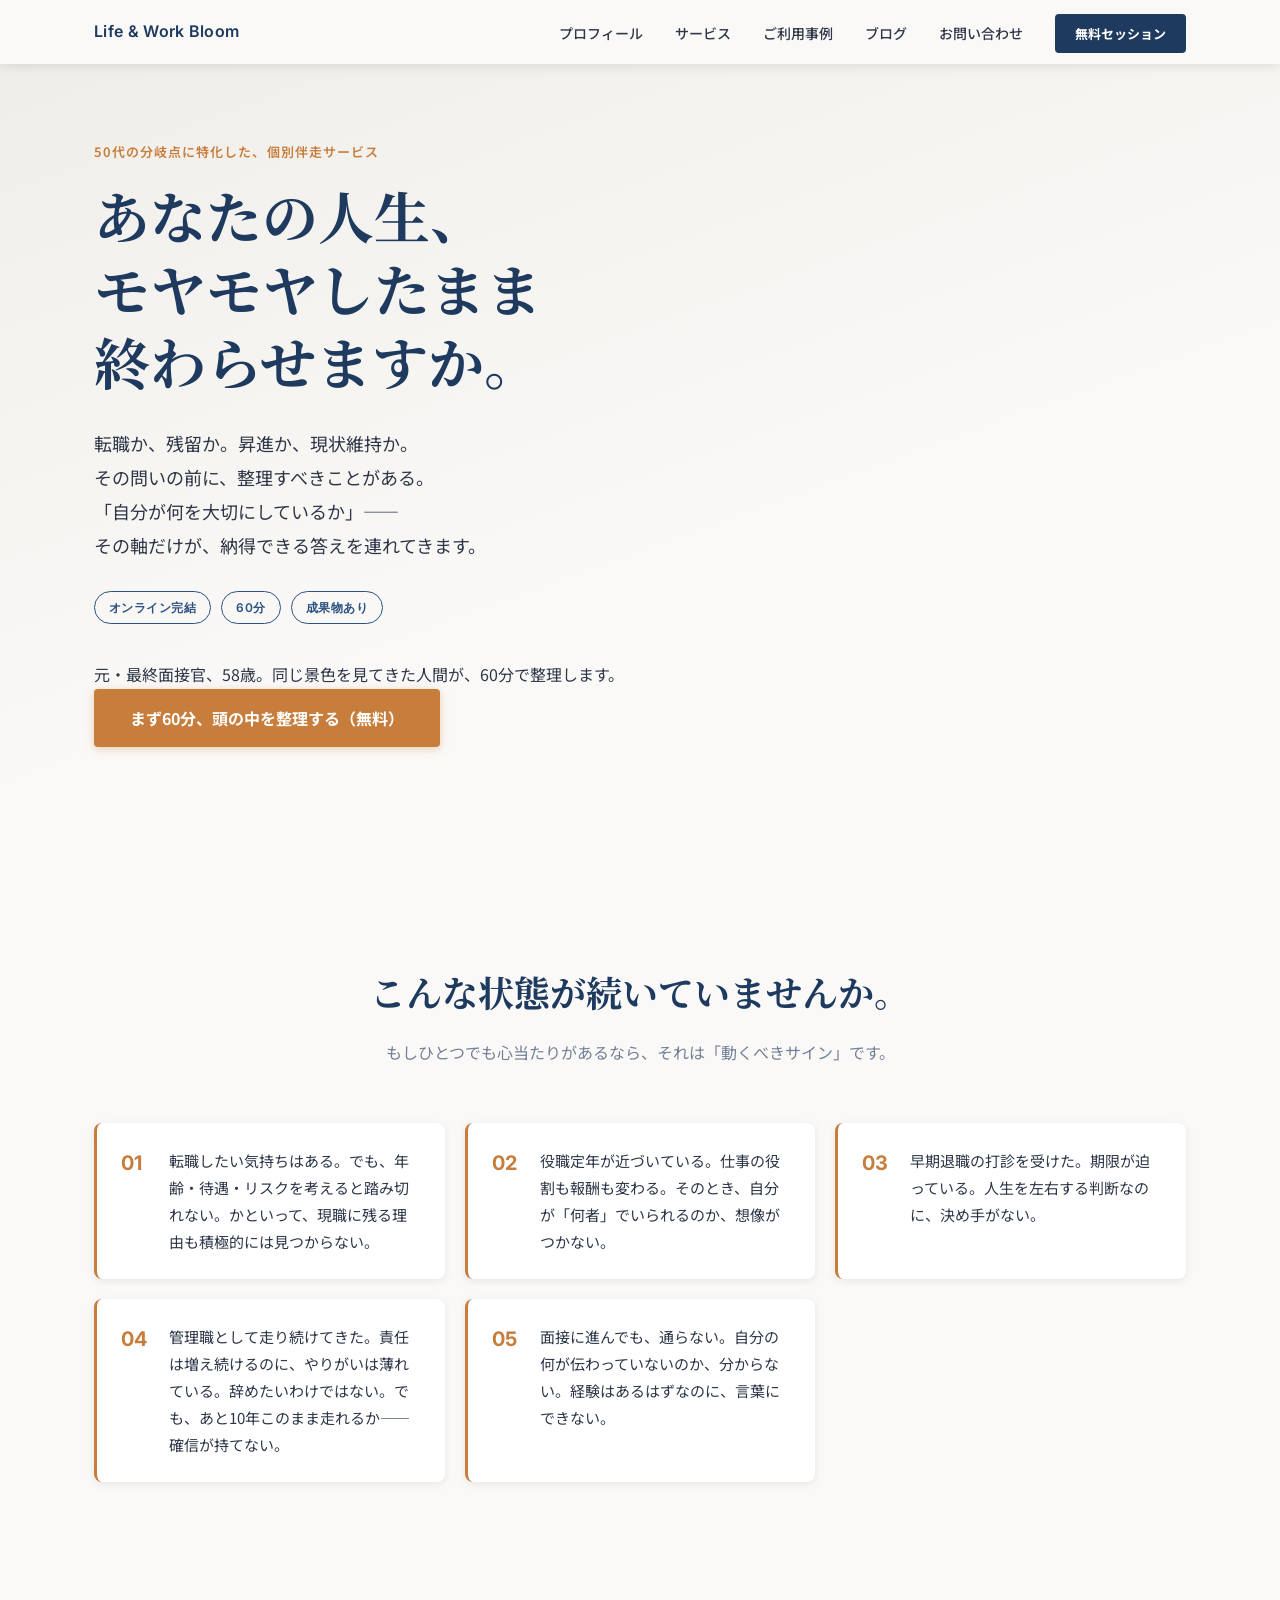
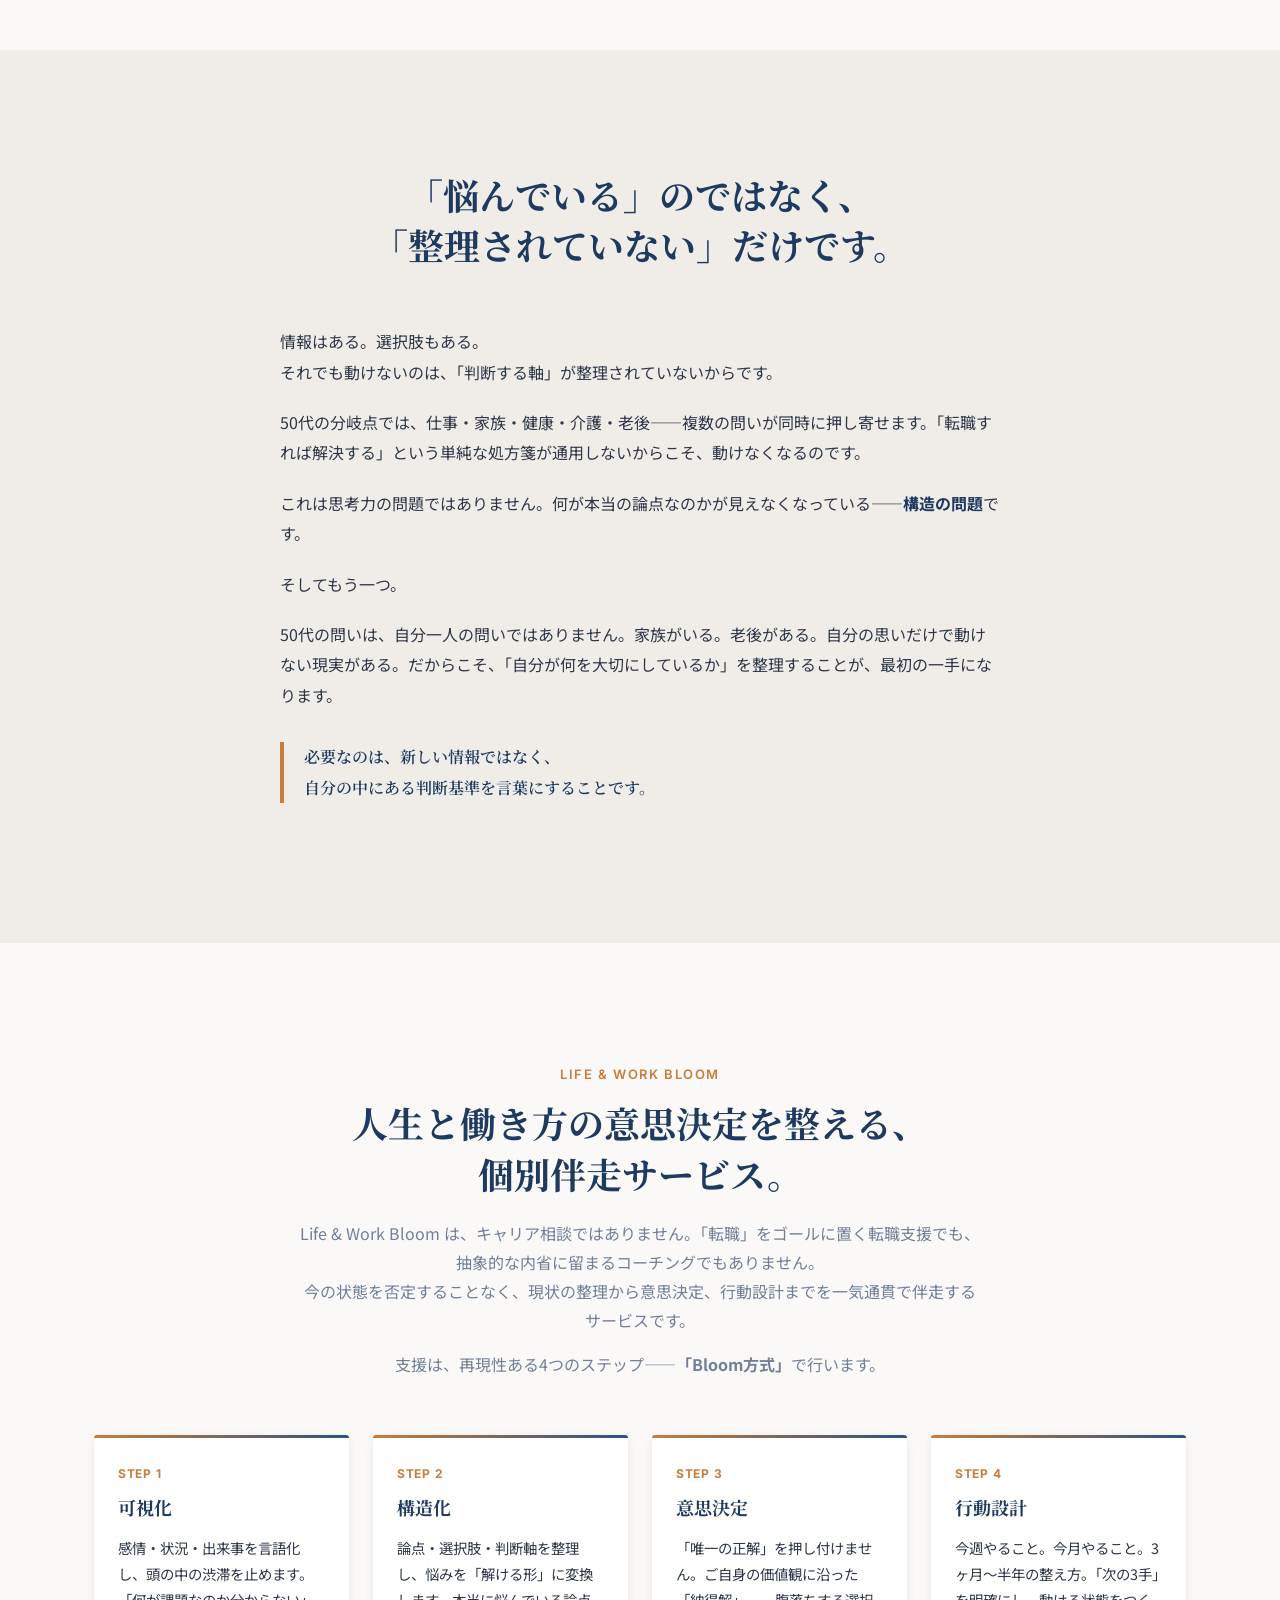
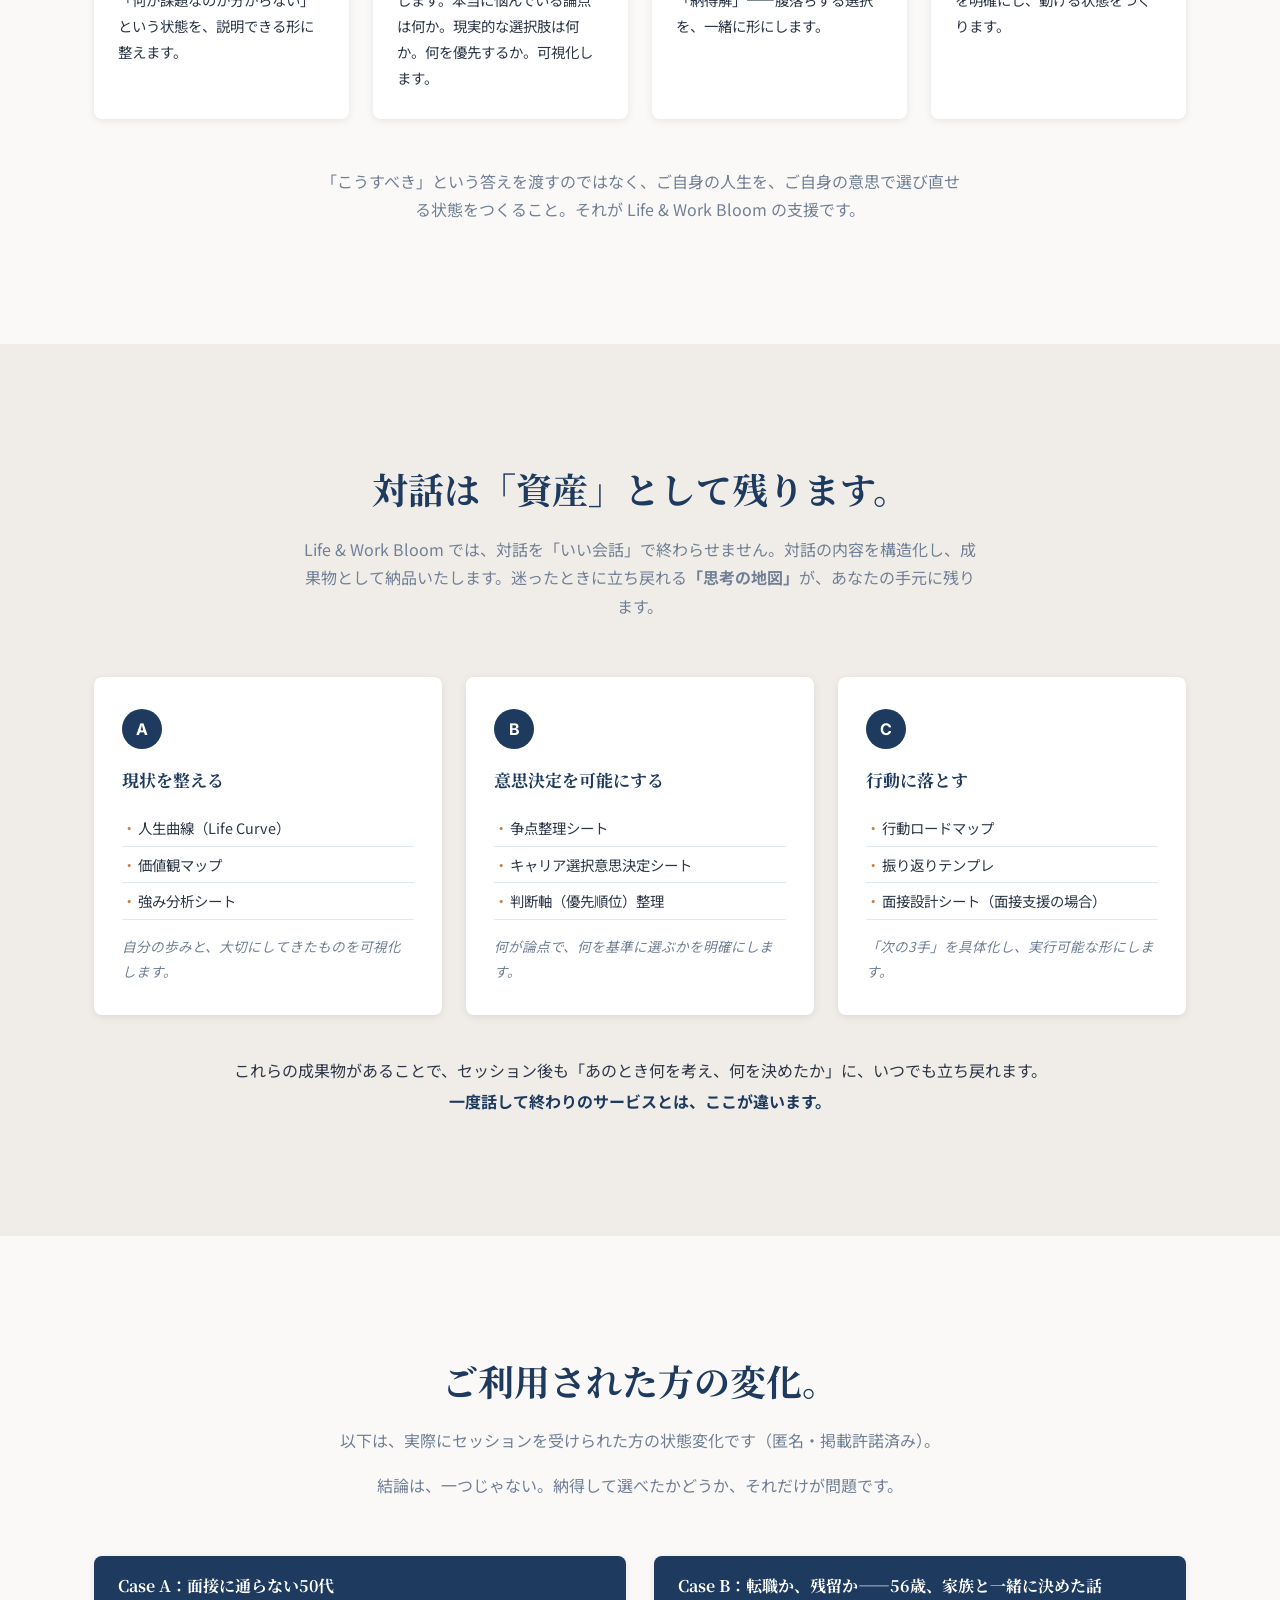
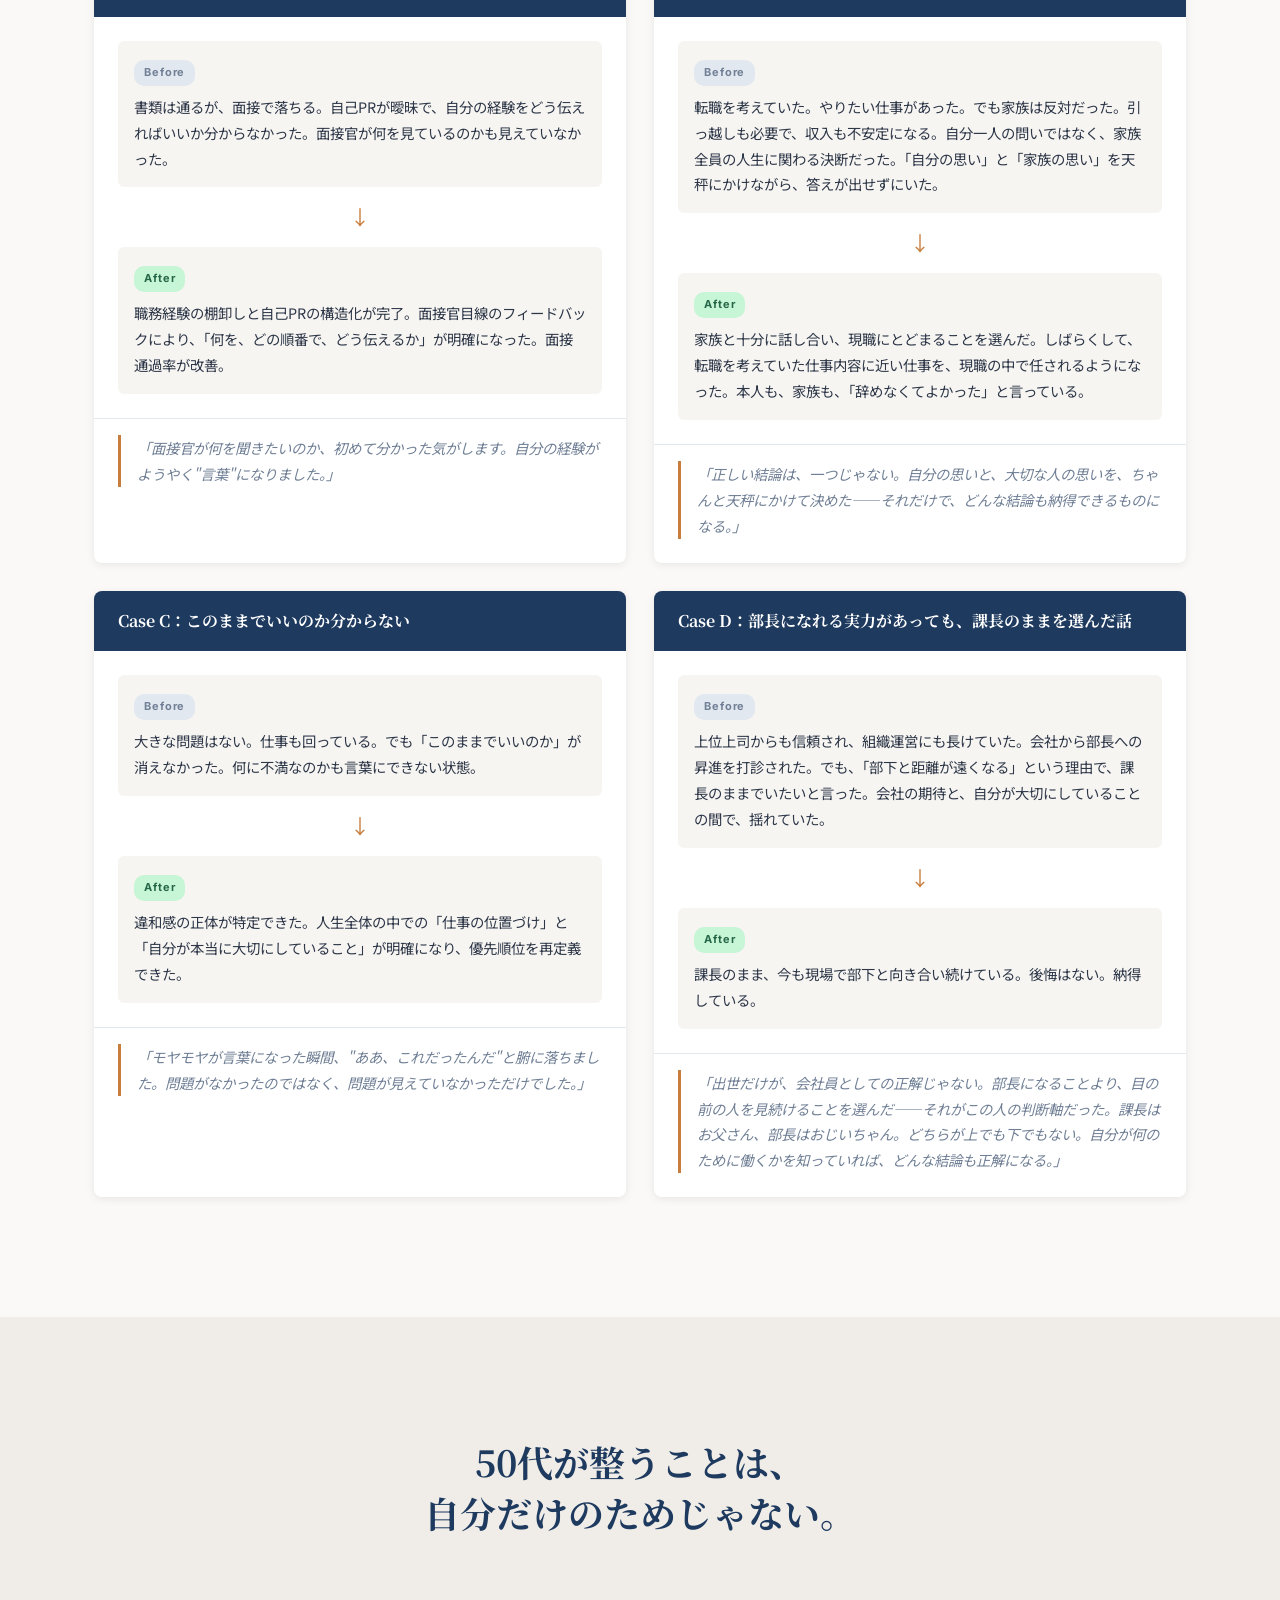
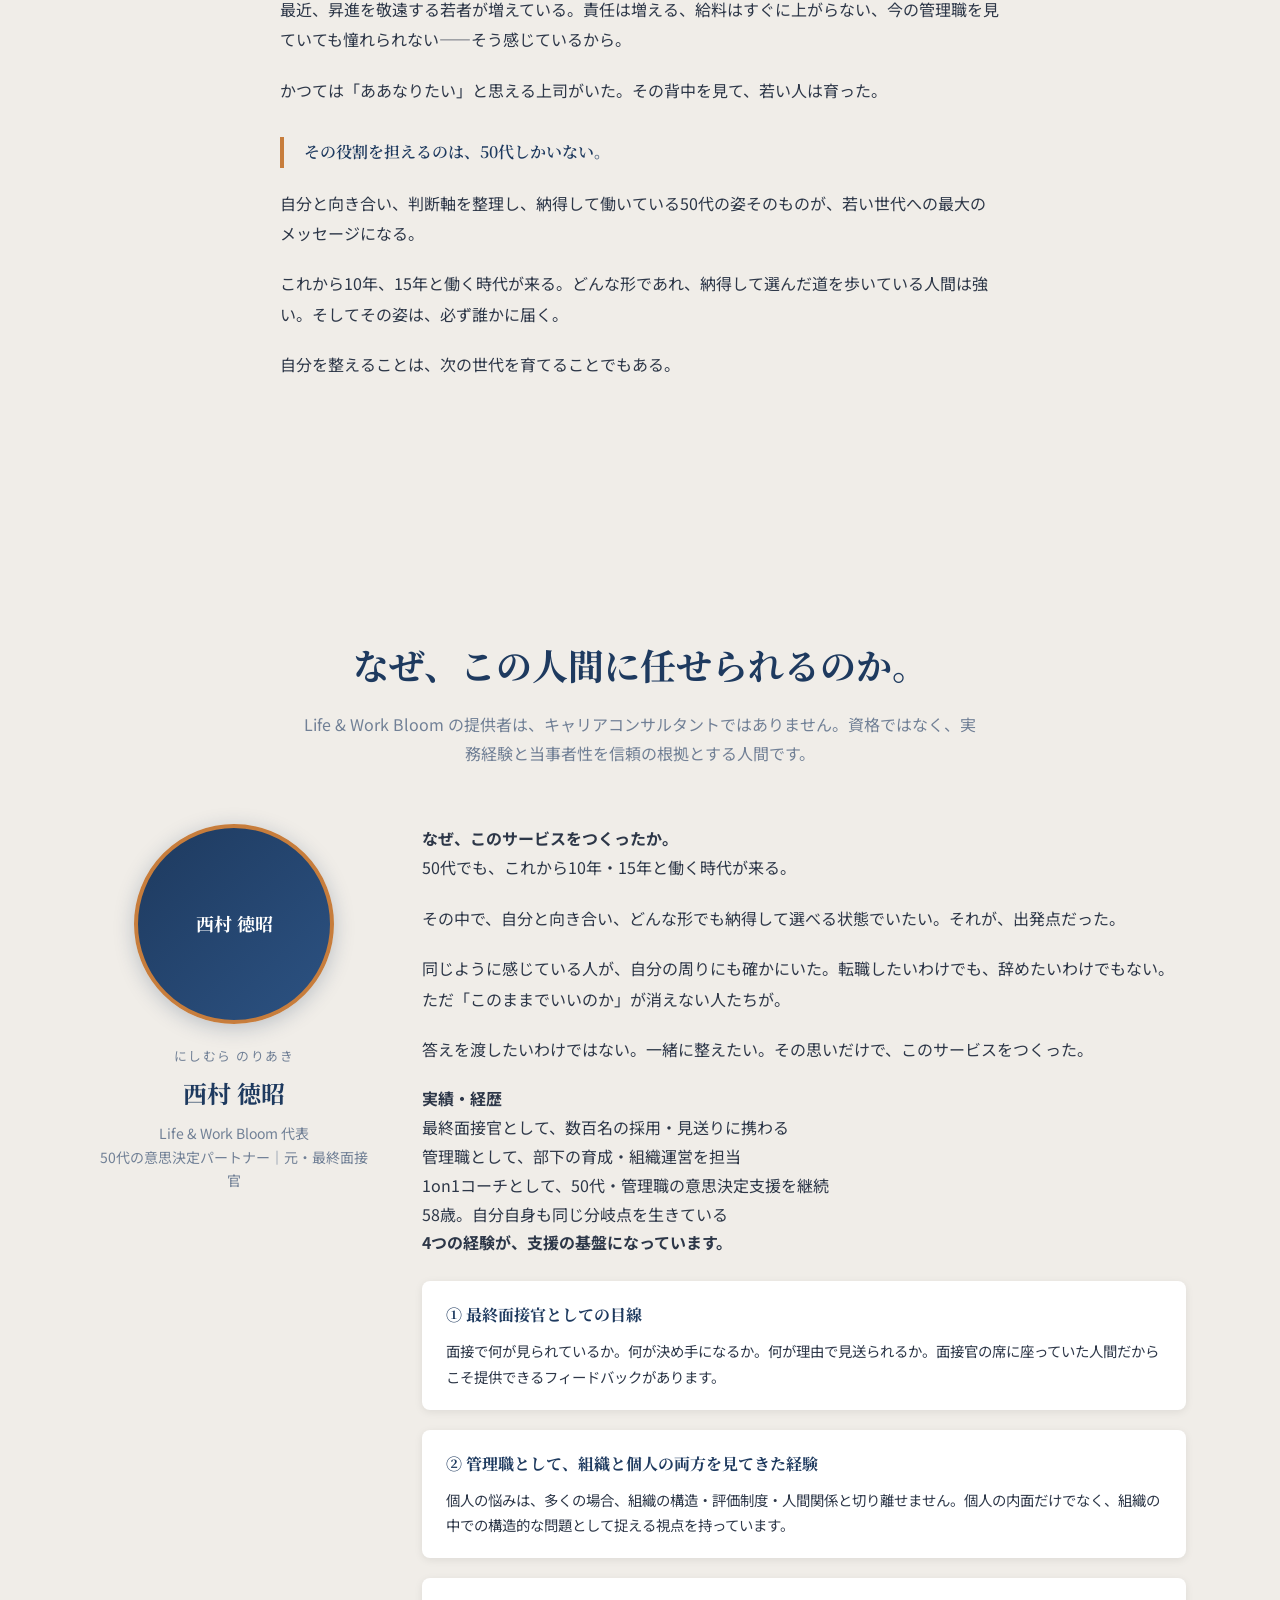
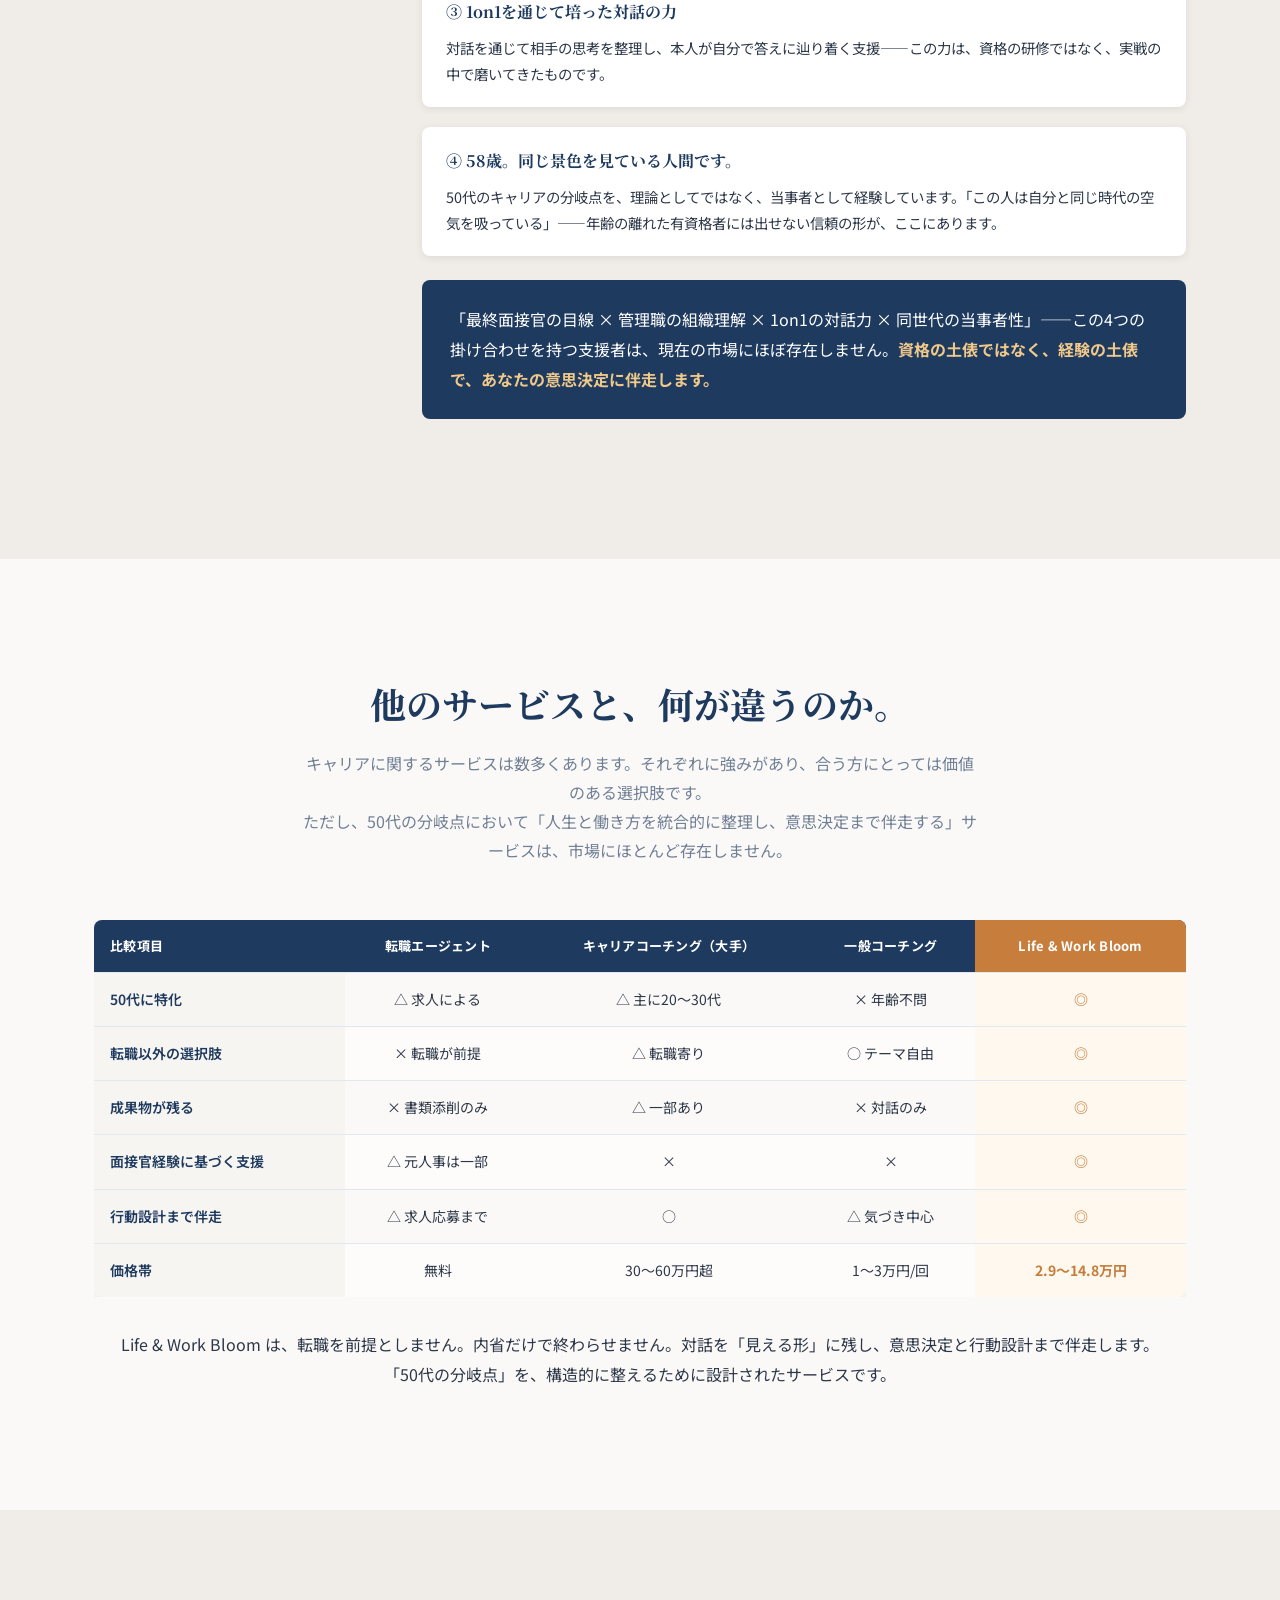
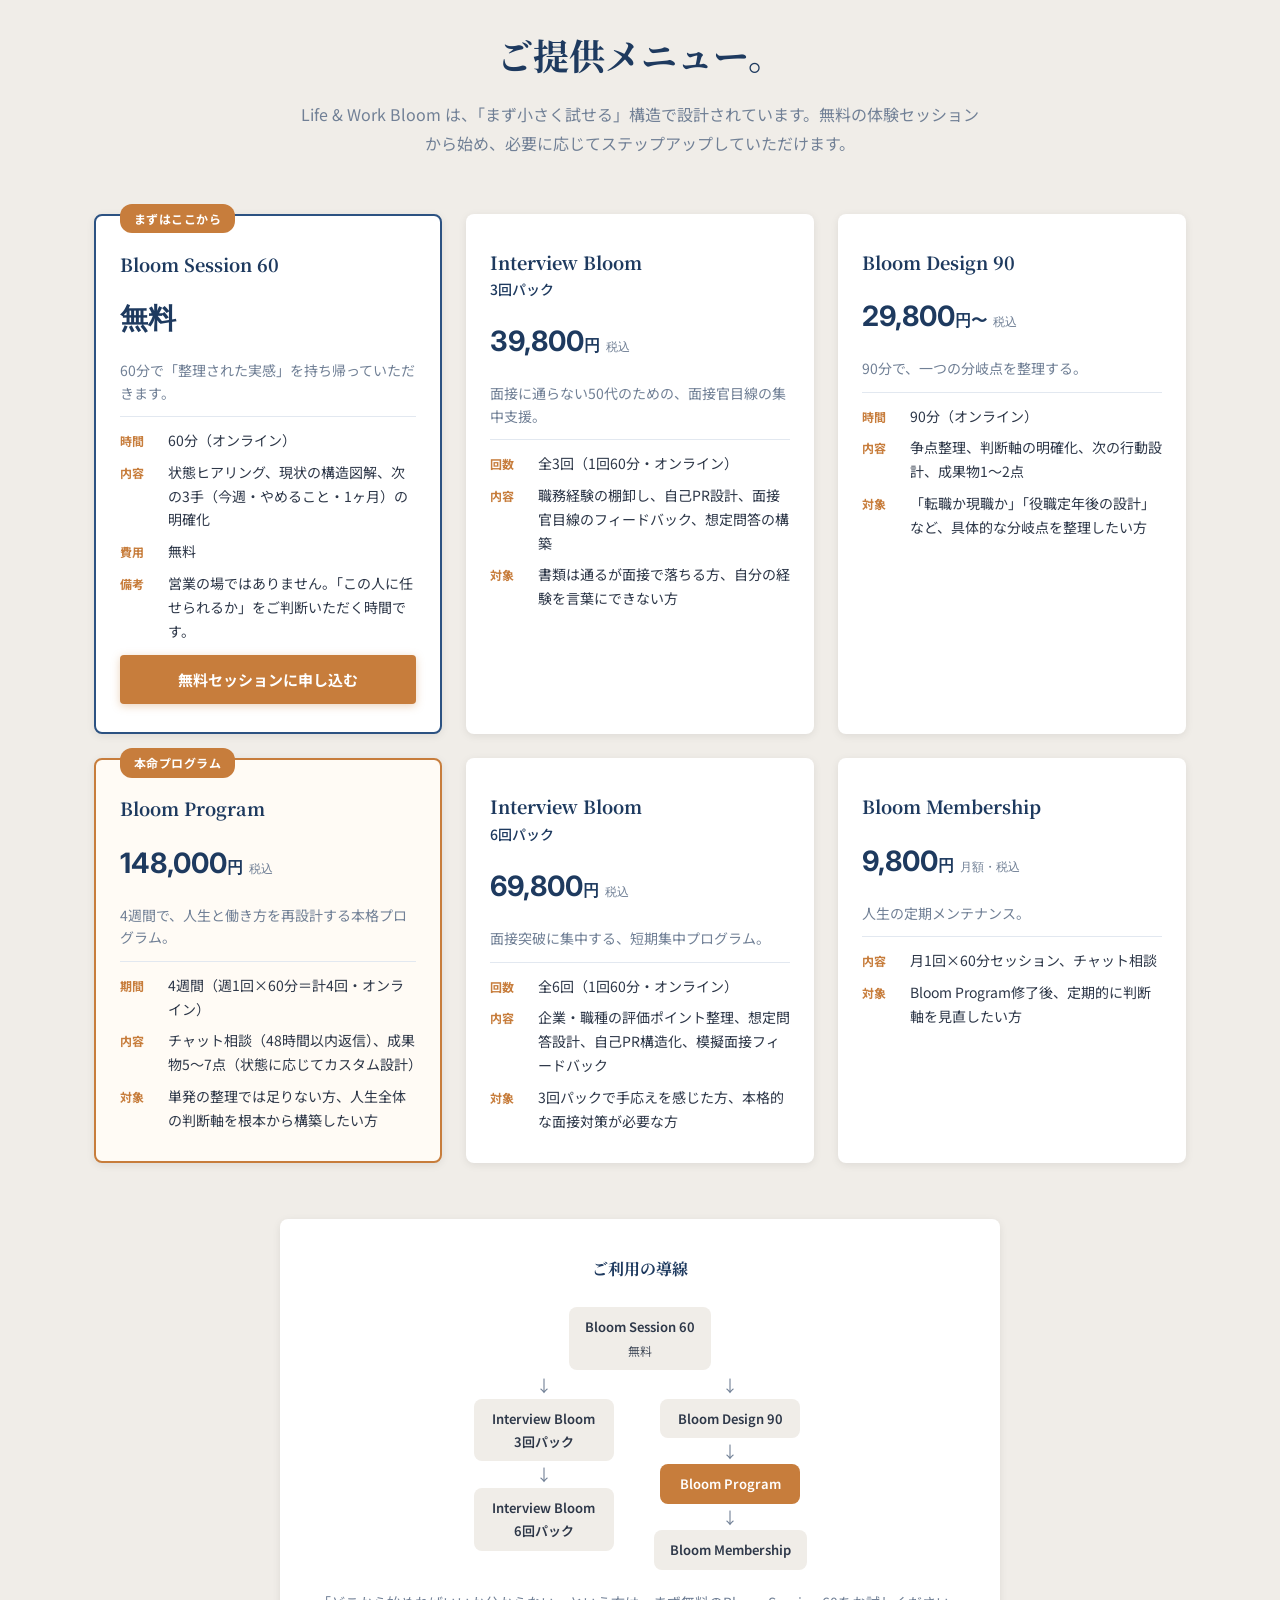
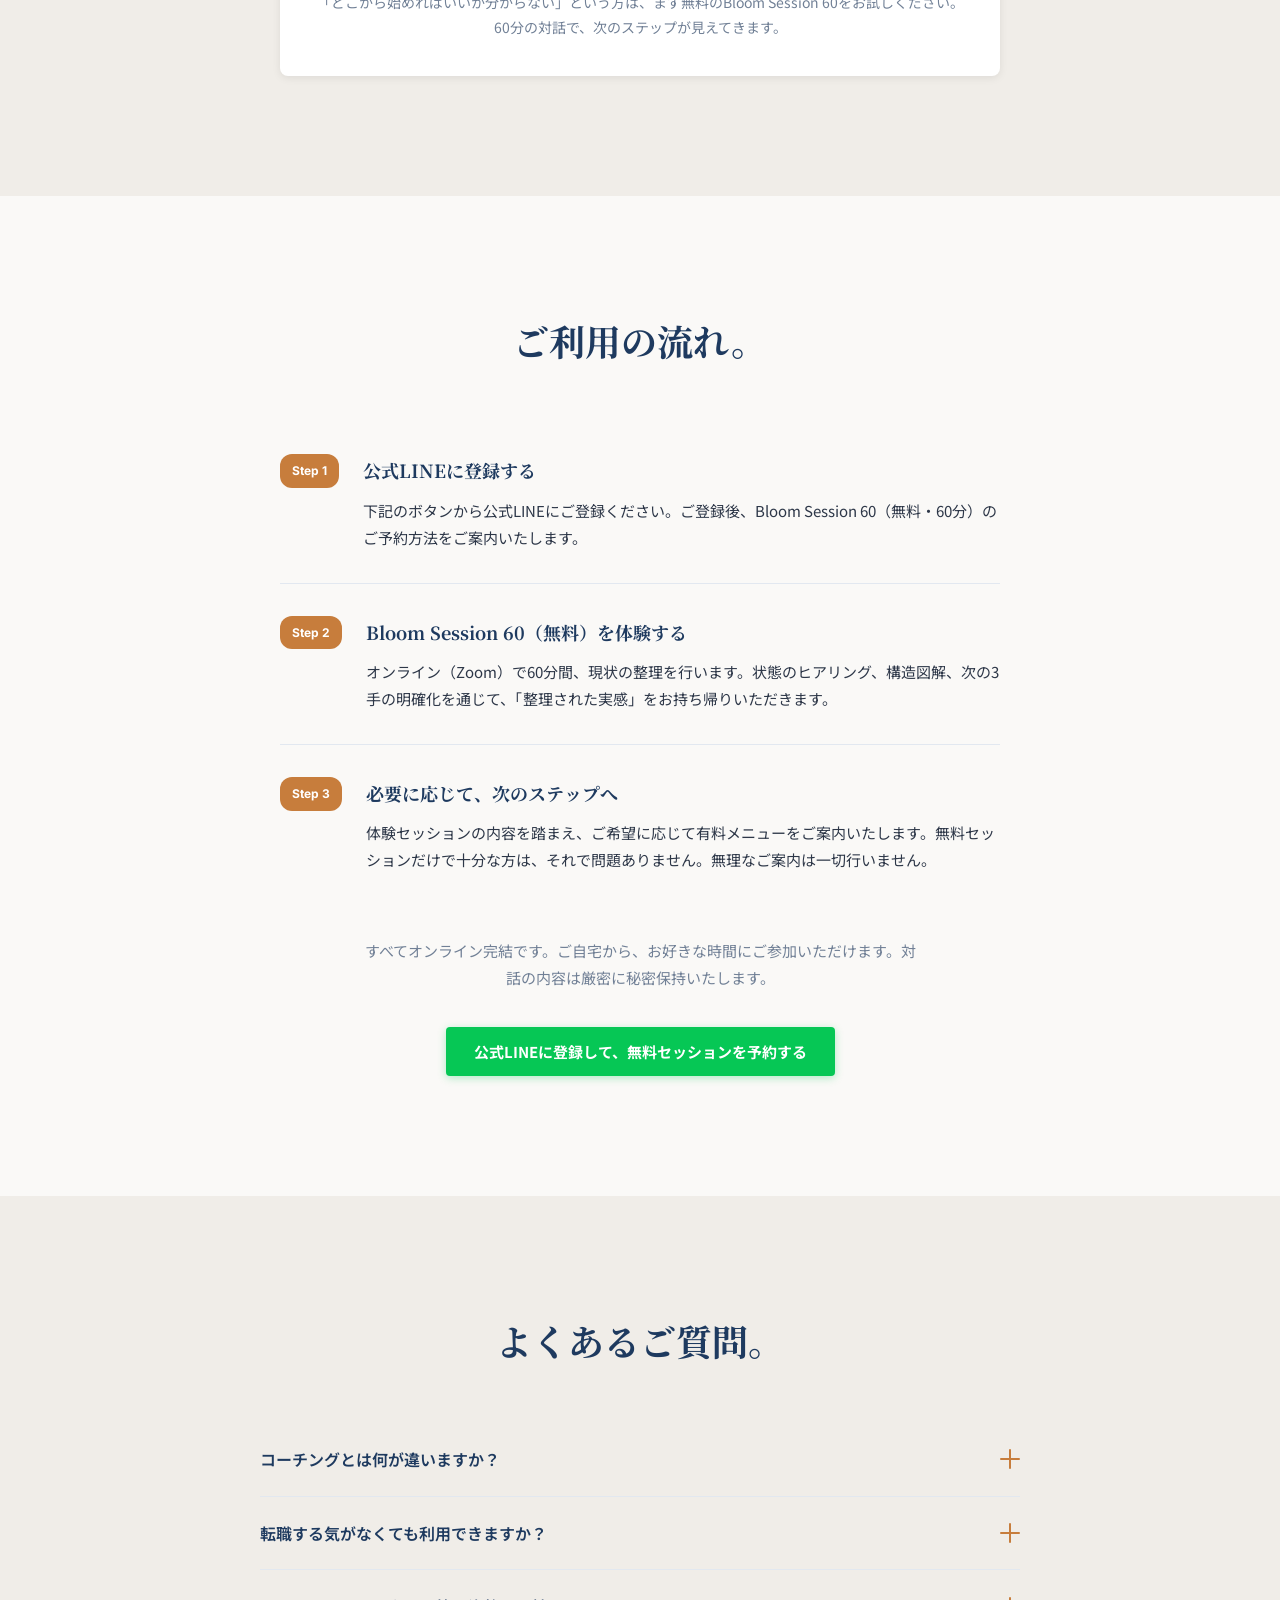
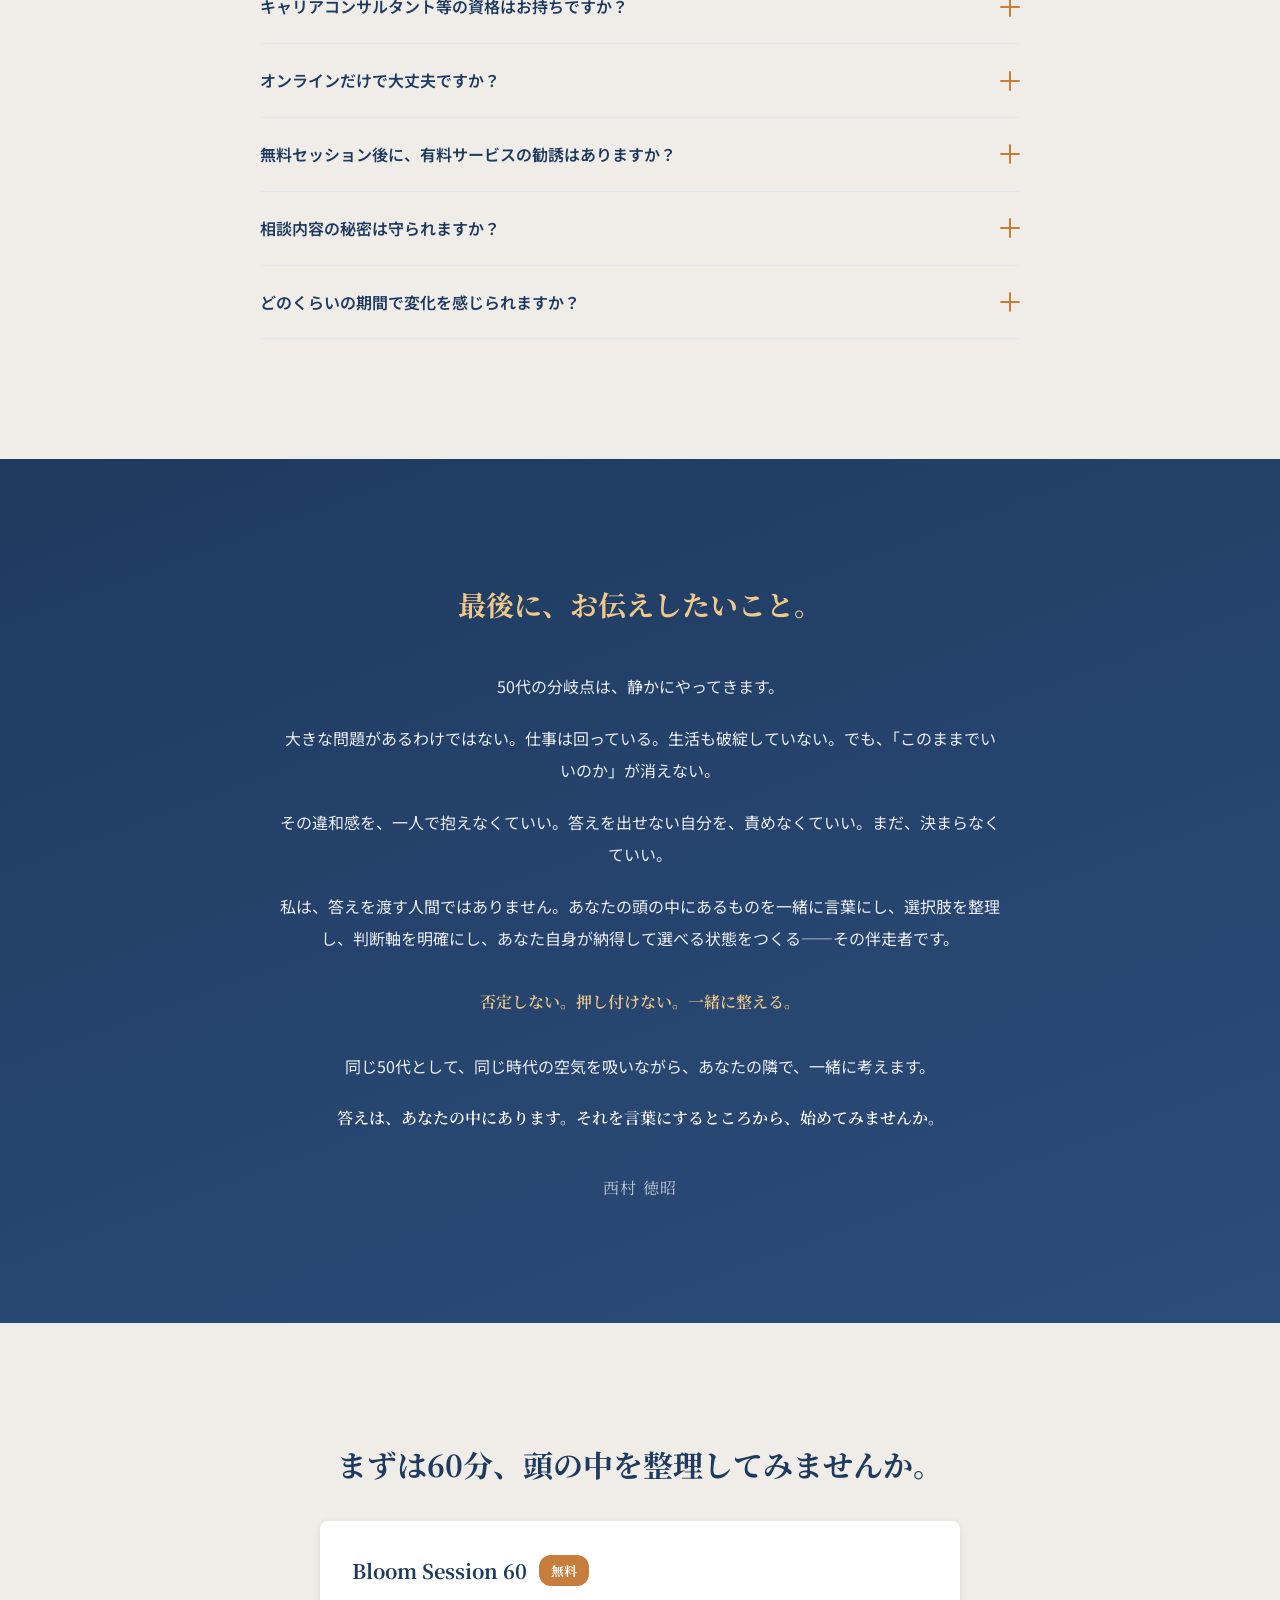
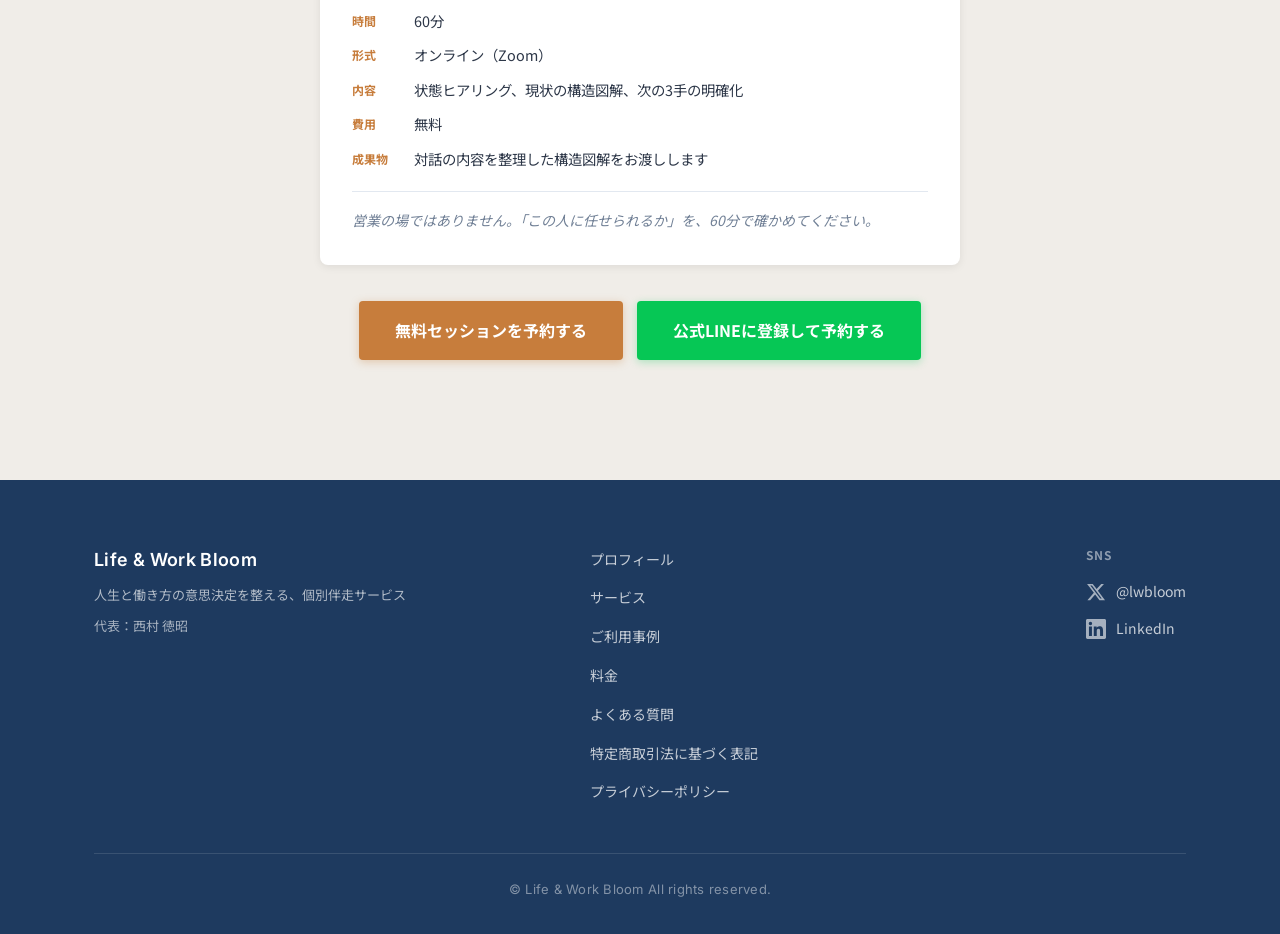
==== index.html @ b703ecbf "fix: プロフィールを立ち上げ動機+実績構成に刷新 Co-Authored-By: Claude Sonnet 4.6 <noreply@anthropic.com>" ====
<!DOCTYPE html>
<html lang="ja">
<head>
  <meta charset="UTF-8">
  <meta name="viewport" content="width=device-width, initial-scale=1.0">
  <title>Life & Work Bloom｜50代の分岐点に特化した個別伴走サービス</title>
  <meta name="description" content="人生と働き方の判断軸を言語化し、納得ある意思決定へ。転職・役職定年・早期退職など50代の分岐点に特化した個別伴走サービス。元・最終面接官による構造化支援。無料セッション60分受付中。">
  <link rel="canonical" href="https://lwbloom.jp/">

  <link rel="icon" type="image/svg+xml" href="/favicon.svg">
  <link rel="icon" type="image/x-icon" href="/favicon.ico">
  <link rel="apple-touch-icon" sizes="180x180" href="/apple-touch-icon.png">

  <!-- OGP -->
  <meta property="og:type" content="website">
  <meta property="og:title" content="Life & Work Bloom｜50代の分岐点に特化した個別伴走サービス">
  <meta property="og:description" content="人生と働き方の判断軸を言語化し、納得ある意思決定へ。元・最終面接官が50代の分岐点に伴走します。無料セッション60分受付中。">
  <meta property="og:url" content="https://lwbloom.jp/">
  <meta property="og:image" content="https://lwbloom.jp/images/ogp.jpg">
  <meta property="og:site_name" content="Life & Work Bloom">
  <meta property="og:locale" content="ja_JP">
  <meta name="twitter:card" content="summary_large_image">
  <meta name="twitter:site" content="@lwbloom">

  <!-- Fonts -->
  <link rel="preconnect" href="https://fonts.googleapis.com">
  <link rel="preconnect" href="https://fonts.gstatic.com" crossorigin>
  <link href="https://fonts.googleapis.com/css2?family=Noto+Serif+JP:wght@400;600;700&family=Noto+Sans+JP:wght@400;500;700&family=Inter:wght@400;500;600&display=swap" rel="stylesheet">

  <link rel="stylesheet" href="css/styles.css">

  <!-- JSON-LD: LocalBusiness -->
  <script type="application/ld+json">
  {
    "@context": "https://schema.org",
    "@type": "LocalBusiness",
    "name": "Life & Work Bloom",
    "description": "50代の分岐点に特化した個別伴走サービス。人生と働き方の判断軸を言語化し、納得ある意思決定へ伴走します。",
    "url": "https://lwbloom.jp",
    "email": "lwbloom.office@gmail.com",
    "founder": {
      "@type": "Person",
      "name": "西村 徳昭",
      "jobTitle": "50代の意思決定パートナー｜元・最終面接官"
    },
    "serviceType": "キャリア・人生設計 個別伴走サービス",
    "areaServed": "JP",
    "availableLanguage": "ja",
    "sameAs": [
      "https://twitter.com/lwbloom",
      "https://www.linkedin.com/in/lwbloom"
    ]
  }
  </script>
</head>
<body>

  <!-- ========== NAVIGATION ========== -->
  <header class="site-header" role="banner">
    <nav class="nav-inner" aria-label="メインナビゲーション">
      <a href="/" class="nav-logo" aria-label="Life &amp; Work Bloom トップページへ">
        <span class="nav-logo-en">Life &amp; Work Bloom</span>
      </a>
      <button class="nav-hamburger" id="navHamburger" aria-expanded="false" aria-controls="navMenu" aria-label="メニューを開く">
        <span class="hamburger-line"></span>
        <span class="hamburger-line"></span>
        <span class="hamburger-line"></span>
      </button>
      <ul class="nav-menu" id="navMenu" role="list">
        <li><a href="about.html" class="nav-link">プロフィール</a></li>
        <li><a href="services.html" class="nav-link">サービス</a></li>
        <li><a href="cases.html" class="nav-link">ご利用事例</a></li>
        <li><a href="blog/index.html" class="nav-link">ブログ</a></li>
        <li><a href="contact.html" class="nav-link">お問い合わせ</a></li>
        <li>
          <a href="https://forms.gle/2vtvnC5zq1N5pTdb9" class="nav-cta" target="_blank" rel="noopener noreferrer">
            無料セッション
          </a>
        </li>
      </ul>
    </nav>
  </header>

  <main id="main-content">

    <!-- ========== HERO ========== -->
    <section class="hero" aria-labelledby="hero-heading">
      <div class="hero-inner container">
        <div class="hero-content fade-in">
          <p class="hero-eyebrow">50代の分岐点に特化した、個別伴走サービス</p>
          <h1 id="hero-heading" class="hero-heading">
            あなたの人生、<br>
            モヤモヤしたまま<br>
            終わらせますか。
          </h1>
          <p class="hero-sub">
            転職か、残留か。昇進か、現状維持か。<br>
            その問いの前に、整理すべきことがある。<br>
            「自分が何を大切にしているか」——<br>
            その軸だけが、納得できる答えを連れてきます。
          </p>
          <div class="hero-badges">
            <span class="badge">オンライン完結</span>
            <span class="badge">60分</span>
            <span class="badge">成果物あり</span>
          </div>
          <p class="hero-note">元・最終面接官、58歳。同じ景色を見てきた人間が、60分で整理します。</p>
          <a href="https://forms.gle/2vtvnC5zq1N5pTdb9" class="btn btn-primary btn-lg" target="_blank" rel="noopener noreferrer">
            まず60分、頭の中を整理する（無料）
          </a>
        </div>
      </div>
    </section>

    <!-- ========== EMPATHY ========== -->
    <section class="empathy section-padding" id="empathy" aria-labelledby="empathy-heading">
      <div class="container">
        <div class="section-header fade-in">
          <h2 id="empathy-heading" class="section-title">こんな状態が続いていませんか。</h2>
          <p class="section-lead">もしひとつでも心当たりがあるなら、それは「動くべきサイン」です。</p>
        </div>
        <ul class="empathy-list" role="list">
          <li class="empathy-item fade-in">
            <div class="empathy-icon" aria-hidden="true">01</div>
            <p>転職したい気持ちはある。でも、年齢・待遇・リスクを考えると踏み切れない。かといって、現職に残る理由も積極的には見つからない。</p>
          </li>
          <li class="empathy-item fade-in">
            <div class="empathy-icon" aria-hidden="true">02</div>
            <p>役職定年が近づいている。仕事の役割も報酬も変わる。そのとき、自分が「何者」でいられるのか、想像がつかない。</p>
          </li>
          <li class="empathy-item fade-in">
            <div class="empathy-icon" aria-hidden="true">03</div>
            <p>早期退職の打診を受けた。期限が迫っている。人生を左右する判断なのに、決め手がない。</p>
          </li>
          <li class="empathy-item fade-in">
            <div class="empathy-icon" aria-hidden="true">04</div>
            <p>管理職として走り続けてきた。責任は増え続けるのに、やりがいは薄れている。辞めたいわけではない。でも、あと10年このまま走れるか――確信が持てない。</p>
          </li>
          <li class="empathy-item fade-in">
            <div class="empathy-icon" aria-hidden="true">05</div>
            <p>面接に進んでも、通らない。自分の何が伝わっていないのか、分からない。経験はあるはずなのに、言葉にできない。</p>
          </li>
        </ul>
      </div>
    </section>

    <!-- ========== STRUCTURE ========== -->
    <section class="structure section-padding section-alt" id="structure" aria-labelledby="structure-heading">
      <div class="container">
        <div class="section-header fade-in">
          <h2 id="structure-heading" class="section-title">「悩んでいる」のではなく、<br>「整理されていない」だけです。</h2>
        </div>
        <div class="structure-content fade-in">
          <p>情報はある。選択肢もある。<br>それでも動けないのは、「判断する軸」が整理されていないからです。</p>
          <p>50代の分岐点では、仕事・家族・健康・介護・老後——複数の問いが同時に押し寄せます。「転職すれば解決する」という単純な処方箋が通用しないからこそ、動けなくなるのです。</p>
          <p>これは思考力の問題ではありません。何が本当の論点なのかが見えなくなっている——<strong>構造の問題</strong>です。</p>
          <p>そしてもう一つ。</p>
          <p>50代の問いは、自分一人の問いではありません。家族がいる。老後がある。自分の思いだけで動けない現実がある。だからこそ、「自分が何を大切にしているか」を整理することが、最初の一手になります。</p>
          <p class="structure-emphasis">必要なのは、新しい情報ではなく、<br>自分の中にある判断基準を言葉にすることです。</p>
        </div>
      </div>
    </section>

    <!-- ========== SERVICES ========== -->
    <section class="services section-padding" id="services" aria-labelledby="services-heading">
      <div class="container">
        <div class="section-header fade-in">
          <p class="section-eyebrow">Life &amp; Work Bloom</p>
          <h2 id="services-heading" class="section-title">人生と働き方の意思決定を整える、<br>個別伴走サービス。</h2>
          <p class="section-lead">Life &amp; Work Bloom は、キャリア相談ではありません。「転職」をゴールに置く転職支援でも、抽象的な内省に留まるコーチングでもありません。<br>今の状態を否定することなく、現状の整理から意思決定、行動設計までを一気通貫で伴走するサービスです。</p>
          <p class="section-lead">支援は、再現性ある4つのステップ――<strong>「Bloom方式」</strong>で行います。</p>
        </div>
        <ol class="bloom-steps" role="list">
          <li class="bloom-step fade-in">
            <div class="bloom-step-header">
              <span class="bloom-step-num">Step 1</span>
              <h3 class="bloom-step-title">可視化</h3>
            </div>
            <p class="bloom-step-body">感情・状況・出来事を言語化し、頭の中の渋滞を止めます。「何が課題なのか分からない」という状態を、説明できる形に整えます。</p>
          </li>
          <li class="bloom-step fade-in">
            <div class="bloom-step-header">
              <span class="bloom-step-num">Step 2</span>
              <h3 class="bloom-step-title">構造化</h3>
            </div>
            <p class="bloom-step-body">論点・選択肢・判断軸を整理し、悩みを「解ける形」に変換します。本当に悩んでいる論点は何か。現実的な選択肢は何か。何を優先するか。可視化します。</p>
          </li>
          <li class="bloom-step fade-in">
            <div class="bloom-step-header">
              <span class="bloom-step-num">Step 3</span>
              <h3 class="bloom-step-title">意思決定</h3>
            </div>
            <p class="bloom-step-body">「唯一の正解」を押し付けません。ご自身の価値観に沿った「納得解」――腹落ちする選択を、一緒に形にします。</p>
          </li>
          <li class="bloom-step fade-in">
            <div class="bloom-step-header">
              <span class="bloom-step-num">Step 4</span>
              <h3 class="bloom-step-title">行動設計</h3>
            </div>
            <p class="bloom-step-body">今週やること。今月やること。3ヶ月〜半年の整え方。「次の3手」を明確にし、動ける状態をつくります。</p>
          </li>
        </ol>
        <p class="services-footer-note fade-in">「こうすべき」という答えを渡すのではなく、ご自身の人生を、ご自身の意思で選び直せる状態をつくること。それが Life &amp; Work Bloom の支援です。</p>
      </div>
    </section>

    <!-- ========== DELIVERABLES ========== -->
    <section class="deliverables section-padding section-alt" id="deliverables" aria-labelledby="deliverables-heading">
      <div class="container">
        <div class="section-header fade-in">
          <h2 id="deliverables-heading" class="section-title">対話は「資産」として残ります。</h2>
          <p class="section-lead">Life &amp; Work Bloom では、対話を「いい会話」で終わらせません。対話の内容を構造化し、成果物として納品いたします。迷ったときに立ち戻れる<strong>「思考の地図」</strong>が、あなたの手元に残ります。</p>
        </div>
        <div class="deliverables-grid">
          <div class="deliverable-card fade-in">
            <div class="deliverable-label">A</div>
            <h3 class="deliverable-title">現状を整える</h3>
            <ul class="deliverable-items" role="list">
              <li>人生曲線（Life Curve）</li>
              <li>価値観マップ</li>
              <li>強み分析シート</li>
            </ul>
            <p class="deliverable-note">自分の歩みと、大切にしてきたものを可視化します。</p>
          </div>
          <div class="deliverable-card fade-in">
            <div class="deliverable-label">B</div>
            <h3 class="deliverable-title">意思決定を可能にする</h3>
            <ul class="deliverable-items" role="list">
              <li>争点整理シート</li>
              <li>キャリア選択意思決定シート</li>
              <li>判断軸（優先順位）整理</li>
            </ul>
            <p class="deliverable-note">何が論点で、何を基準に選ぶかを明確にします。</p>
          </div>
          <div class="deliverable-card fade-in">
            <div class="deliverable-label">C</div>
            <h3 class="deliverable-title">行動に落とす</h3>
            <ul class="deliverable-items" role="list">
              <li>行動ロードマップ</li>
              <li>振り返りテンプレ</li>
              <li>面接設計シート（面接支援の場合）</li>
            </ul>
            <p class="deliverable-note">「次の3手」を具体化し、実行可能な形にします。</p>
          </div>
        </div>
        <p class="deliverables-summary fade-in">これらの成果物があることで、セッション後も「あのとき何を考え、何を決めたか」に、いつでも立ち戻れます。<br><strong>一度話して終わりのサービスとは、ここが違います。</strong></p>
      </div>
    </section>

    <!-- ========== CASES ========== -->
    <section class="cases section-padding" id="cases" aria-labelledby="cases-heading">
      <div class="container">
        <div class="section-header fade-in">
          <h2 id="cases-heading" class="section-title">ご利用された方の変化。</h2>
          <p class="section-lead">以下は、実際にセッションを受けられた方の状態変化です（匿名・掲載許諾済み）。</p>
          <p class="section-lead">結論は、一つじゃない。納得して選べたかどうか、それだけが問題です。</p>
        </div>
        <div class="cases-grid">
          <article class="case-card fade-in" aria-labelledby="case-a-heading">
            <h3 id="case-a-heading" class="case-title">Case A：面接に通らない50代</h3>
            <div class="case-before-after">
              <div class="case-state">
                <span class="case-label before">Before</span>
                <p>書類は通るが、面接で落ちる。自己PRが曖昧で、自分の経験をどう伝えればいいか分からなかった。面接官が何を見ているのかも見えていなかった。</p>
              </div>
              <div class="case-arrow" aria-hidden="true">↓</div>
              <div class="case-state">
                <span class="case-label after">After</span>
                <p>職務経験の棚卸しと自己PRの構造化が完了。面接官目線のフィードバックにより、「何を、どの順番で、どう伝えるか」が明確になった。面接通過率が改善。</p>
              </div>
            </div>
            <blockquote class="case-voice">
              <p>「面接官が何を聞きたいのか、初めて分かった気がします。自分の経験がようやく"言葉"になりました。」</p>
            </blockquote>
          </article>
          <article class="case-card fade-in" aria-labelledby="case-b-heading">
            <h3 id="case-b-heading" class="case-title">Case B：転職か、残留か——56歳、家族と一緒に決めた話</h3>
            <div class="case-before-after">
              <div class="case-state">
                <span class="case-label before">Before</span>
                <p>転職を考えていた。やりたい仕事があった。でも家族は反対だった。引っ越しも必要で、収入も不安定になる。自分一人の問いではなく、家族全員の人生に関わる決断だった。「自分の思い」と「家族の思い」を天秤にかけながら、答えが出せずにいた。</p>
              </div>
              <div class="case-arrow" aria-hidden="true">↓</div>
              <div class="case-state">
                <span class="case-label after">After</span>
                <p>家族と十分に話し合い、現職にとどまることを選んだ。しばらくして、転職を考えていた仕事内容に近い仕事を、現職の中で任されるようになった。本人も、家族も、「辞めなくてよかった」と言っている。</p>
              </div>
            </div>
            <blockquote class="case-voice">
              <p>「正しい結論は、一つじゃない。自分の思いと、大切な人の思いを、ちゃんと天秤にかけて決めた——それだけで、どんな結論も納得できるものになる。」</p>
            </blockquote>
          </article>
          <article class="case-card fade-in" aria-labelledby="case-c-heading">
            <h3 id="case-c-heading" class="case-title">Case C：このままでいいのか分からない</h3>
            <div class="case-before-after">
              <div class="case-state">
                <span class="case-label before">Before</span>
                <p>大きな問題はない。仕事も回っている。でも「このままでいいのか」が消えなかった。何に不満なのかも言葉にできない状態。</p>
              </div>
              <div class="case-arrow" aria-hidden="true">↓</div>
              <div class="case-state">
                <span class="case-label after">After</span>
                <p>違和感の正体が特定できた。人生全体の中での「仕事の位置づけ」と「自分が本当に大切にしていること」が明確になり、優先順位を再定義できた。</p>
              </div>
            </div>
            <blockquote class="case-voice">
              <p>「モヤモヤが言葉になった瞬間、"ああ、これだったんだ"と腑に落ちました。問題がなかったのではなく、問題が見えていなかっただけでした。」</p>
            </blockquote>
          </article>
          <article class="case-card fade-in" aria-labelledby="case-d-heading">
            <h3 id="case-d-heading" class="case-title">Case D：部長になれる実力があっても、課長のままを選んだ話</h3>
            <div class="case-before-after">
              <div class="case-state">
                <span class="case-label before">Before</span>
                <p>上位上司からも信頼され、組織運営にも長けていた。会社から部長への昇進を打診された。でも、「部下と距離が遠くなる」という理由で、課長のままでいたいと言った。会社の期待と、自分が大切にしていることの間で、揺れていた。</p>
              </div>
              <div class="case-arrow" aria-hidden="true">↓</div>
              <div class="case-state">
                <span class="case-label after">After</span>
                <p>課長のまま、今も現場で部下と向き合い続けている。後悔はない。納得している。</p>
              </div>
            </div>
            <blockquote class="case-voice">
              <p>「出世だけが、会社員としての正解じゃない。部長になることより、目の前の人を見続けることを選んだ——それがこの人の判断軸だった。課長はお父さん、部長はおじいちゃん。どちらが上でも下でもない。自分が何のために働くかを知っていれば、どんな結論も正解になる。」</p>
            </blockquote>
          </article>
        </div>
      </div>
    </section>

    <!-- ========== MISSION ========== -->
    <section class="structure section-padding section-alt" id="mission" aria-labelledby="mission-heading">
      <div class="container">
        <div class="section-header fade-in">
          <h2 id="mission-heading" class="section-title">50代が整うことは、<br>自分だけのためじゃない。</h2>
        </div>
        <div class="structure-content fade-in">
          <p>最近、昇進を敬遠する若者が増えている。責任は増える、給料はすぐに上がらない、今の管理職を見ていても憧れられない——そう感じているから。</p>
          <p>かつては「ああなりたい」と思える上司がいた。その背中を見て、若い人は育った。</p>
          <p class="structure-emphasis">その役割を担えるのは、50代しかいない。</p>
          <p>自分と向き合い、判断軸を整理し、納得して働いている50代の姿そのものが、若い世代への最大のメッセージになる。</p>
          <p>これから10年、15年と働く時代が来る。どんな形であれ、納得して選んだ道を歩いている人間は強い。そしてその姿は、必ず誰かに届く。</p>
          <p>自分を整えることは、次の世代を育てることでもある。</p>
        </div>
      </div>
    </section>

    <!-- ========== ABOUT ========== -->
    <section class="about section-padding section-alt" id="about" aria-labelledby="about-heading">
      <div class="container">
        <div class="section-header fade-in">
          <h2 id="about-heading" class="section-title">なぜ、この人間に任せられるのか。</h2>
          <p class="section-lead">Life &amp; Work Bloom の提供者は、キャリアコンサルタントではありません。資格ではなく、実務経験と当事者性を信頼の根拠とする人間です。</p>
        </div>
        <div class="about-content">
          <div class="about-profile fade-in">
            <div class="about-photo-placeholder" aria-label="西村徳昭 プロフィール写真">
              <span>西村 徳昭</span>
            </div>
            <div class="about-name-block">
              <p class="about-name-kana">にしむら のりあき</p>
              <h3 class="about-name">西村 徳昭</h3>
              <p class="about-role">Life &amp; Work Bloom 代表<br>50代の意思決定パートナー｜元・最終面接官</p>
            </div>
          </div>
          <div class="about-body fade-in">

  <div class="about-why">
    <h4 class="about-why-title">なぜ、このサービスをつくったか。</h4>
    <p>50代でも、これから10年・15年と働く時代が来る。</p>
    <p>その中で、自分と向き合い、どんな形でも納得して選べる状態でいたい。それが、出発点だった。</p>
    <p>同じように感じている人が、自分の周りにも確かにいた。転職したいわけでも、辞めたいわけでもない。ただ「このままでいいのか」が消えない人たちが。</p>
    <p>答えを渡したいわけではない。一緒に整えたい。その思いだけで、このサービスをつくった。</p>
  </div>

  <div class="about-achievements">
    <h4 class="about-why-title">実績・経歴</h4>
    <ul class="about-achievements-list" role="list">
      <li>最終面接官として、数百名の採用・見送りに携わる</li>
      <li>管理職として、部下の育成・組織運営を担当</li>
      <li>1on1コーチとして、50代・管理職の意思決定支援を継続</li>
      <li>58歳。自分自身も同じ分岐点を生きている</li>
    </ul>
  </div>

  <div class="about-strengths-block">
    <h4 class="about-why-title">4つの経験が、支援の基盤になっています。</h4>
    <ol class="about-strengths" role="list">
      <li class="about-strength fade-in">
        <h4 class="about-strength-title">① 最終面接官としての目線</h4>
        <p>面接で何が見られているか。何が決め手になるか。何が理由で見送られるか。面接官の席に座っていた人間だからこそ提供できるフィードバックがあります。</p>
      </li>
      <li class="about-strength fade-in">
        <h4 class="about-strength-title">② 管理職として、組織と個人の両方を見てきた経験</h4>
        <p>個人の悩みは、多くの場合、組織の構造・評価制度・人間関係と切り離せません。個人の内面だけでなく、組織の中での構造的な問題として捉える視点を持っています。</p>
      </li>
      <li class="about-strength fade-in">
        <h4 class="about-strength-title">③ 1on1を通じて培った対話の力</h4>
        <p>対話を通じて相手の思考を整理し、本人が自分で答えに辿り着く支援――この力は、資格の研修ではなく、実戦の中で磨いてきたものです。</p>
      </li>
      <li class="about-strength fade-in">
        <h4 class="about-strength-title">④ 58歳。同じ景色を見ている人間です。</h4>
        <p>50代のキャリアの分岐点を、理論としてではなく、当事者として経験しています。「この人は自分と同じ時代の空気を吸っている」――年齢の離れた有資格者には出せない信頼の形が、ここにあります。</p>
      </li>
    </ol>
    <p class="about-summary fade-in">「最終面接官の目線 × 管理職の組織理解 × 1on1の対話力 × 同世代の当事者性」——この4つの掛け合わせを持つ支援者は、現在の市場にほぼ存在しません。<strong>資格の土俵ではなく、経験の土俵で、あなたの意思決定に伴走します。</strong></p>
  </div>

          </div>
        </div>
      </div>
    </section>

    <!-- ========== COMPARISON ========== -->
    <section class="comparison section-padding" id="comparison" aria-labelledby="comparison-heading">
      <div class="container">
        <div class="section-header fade-in">
          <h2 id="comparison-heading" class="section-title">他のサービスと、何が違うのか。</h2>
          <p class="section-lead">キャリアに関するサービスは数多くあります。それぞれに強みがあり、合う方にとっては価値のある選択肢です。<br>ただし、50代の分岐点において「人生と働き方を統合的に整理し、意思決定まで伴走する」サービスは、市場にほとんど存在しません。</p>
        </div>
        <div class="table-wrapper fade-in">
          <table class="comparison-table" aria-label="サービス比較表">
            <thead>
              <tr>
                <th scope="col">比較項目</th>
                <th scope="col">転職エージェント</th>
                <th scope="col">キャリアコーチング（大手）</th>
                <th scope="col">一般コーチング</th>
                <th scope="col" class="highlight-col">Life &amp; Work Bloom</th>
              </tr>
            </thead>
            <tbody>
              <tr>
                <th scope="row">50代に特化</th>
                <td>△ 求人による</td>
                <td>△ 主に20〜30代</td>
                <td>× 年齢不問</td>
                <td class="highlight-col"><strong>◎</strong></td>
              </tr>
              <tr>
                <th scope="row">転職以外の選択肢</th>
                <td>× 転職が前提</td>
                <td>△ 転職寄り</td>
                <td>○ テーマ自由</td>
                <td class="highlight-col"><strong>◎</strong></td>
              </tr>
              <tr>
                <th scope="row">成果物が残る</th>
                <td>× 書類添削のみ</td>
                <td>△ 一部あり</td>
                <td>× 対話のみ</td>
                <td class="highlight-col"><strong>◎</strong></td>
              </tr>
              <tr>
                <th scope="row">面接官経験に基づく支援</th>
                <td>△ 元人事は一部</td>
                <td>×</td>
                <td>×</td>
                <td class="highlight-col"><strong>◎</strong></td>
              </tr>
              <tr>
                <th scope="row">行動設計まで伴走</th>
                <td>△ 求人応募まで</td>
                <td>○</td>
                <td>△ 気づき中心</td>
                <td class="highlight-col"><strong>◎</strong></td>
              </tr>
              <tr>
                <th scope="row">価格帯</th>
                <td>無料</td>
                <td>30〜60万円超</td>
                <td>1〜3万円/回</td>
                <td class="highlight-col"><strong>2.9〜14.8万円</strong></td>
              </tr>
            </tbody>
          </table>
        </div>
        <p class="comparison-note fade-in">Life &amp; Work Bloom は、転職を前提としません。内省だけで終わらせません。対話を「見える形」に残し、意思決定と行動設計まで伴走します。<br>「50代の分岐点」を、構造的に整えるために設計されたサービスです。</p>
      </div>
    </section>

    <!-- ========== PRICING ========== -->
    <section class="pricing section-padding section-alt" id="pricing" aria-labelledby="pricing-heading">
      <div class="container">
        <div class="section-header fade-in">
          <h2 id="pricing-heading" class="section-title">ご提供メニュー。</h2>
          <p class="section-lead">Life &amp; Work Bloom は、「まず小さく試せる」構造で設計されています。無料の体験セッションから始め、必要に応じてステップアップしていただけます。</p>
        </div>
        <div class="pricing-grid">
          <div class="pricing-card pricing-card--free fade-in" id="session60">
            <div class="pricing-badge">まずはここから</div>
            <h3 class="pricing-name">Bloom Session 60</h3>
            <p class="pricing-price"><span class="pricing-price-amount">無料</span></p>
            <p class="pricing-tagline">60分で「整理された実感」を持ち帰っていただきます。</p>
            <ul class="pricing-details" role="list">
              <li><span class="pricing-detail-label">時間</span>60分（オンライン）</li>
              <li><span class="pricing-detail-label">内容</span>状態ヒアリング、現状の構造図解、次の3手（今週・やめること・1ヶ月）の明確化</li>
              <li><span class="pricing-detail-label">費用</span>無料</li>
              <li><span class="pricing-detail-label">備考</span>営業の場ではありません。「この人に任せられるか」をご判断いただく時間です。</li>
            </ul>
            <a href="https://forms.gle/2vtvnC5zq1N5pTdb9" class="btn btn-primary" target="_blank" rel="noopener noreferrer">無料セッションに申し込む</a>
          </div>
          <div class="pricing-card fade-in">
            <h3 class="pricing-name">Interview Bloom<br><span class="pricing-name-sub">3回パック</span></h3>
            <p class="pricing-price"><span class="pricing-price-amount">39,800<span class="pricing-price-unit">円</span></span><span class="pricing-price-tax">税込</span></p>
            <p class="pricing-tagline">面接に通らない50代のための、面接官目線の集中支援。</p>
            <ul class="pricing-details" role="list">
              <li><span class="pricing-detail-label">回数</span>全3回（1回60分・オンライン）</li>
              <li><span class="pricing-detail-label">内容</span>職務経験の棚卸し、自己PR設計、面接官目線のフィードバック、想定問答の構築</li>
              <li><span class="pricing-detail-label">対象</span>書類は通るが面接で落ちる方、自分の経験を言葉にできない方</li>
            </ul>
          </div>
          <div class="pricing-card fade-in">
            <h3 class="pricing-name">Bloom Design 90</h3>
            <p class="pricing-price"><span class="pricing-price-amount">29,800<span class="pricing-price-unit">円〜</span></span><span class="pricing-price-tax">税込</span></p>
            <p class="pricing-tagline">90分で、一つの分岐点を整理する。</p>
            <ul class="pricing-details" role="list">
              <li><span class="pricing-detail-label">時間</span>90分（オンライン）</li>
              <li><span class="pricing-detail-label">内容</span>争点整理、判断軸の明確化、次の行動設計、成果物1〜2点</li>
              <li><span class="pricing-detail-label">対象</span>「転職か現職か」「役職定年後の設計」など、具体的な分岐点を整理したい方</li>
            </ul>
          </div>
          <div class="pricing-card pricing-card--featured fade-in">
            <div class="pricing-badge">本命プログラム</div>
            <h3 class="pricing-name">Bloom Program</h3>
            <p class="pricing-price"><span class="pricing-price-amount">148,000<span class="pricing-price-unit">円</span></span><span class="pricing-price-tax">税込</span></p>
            <p class="pricing-tagline">4週間で、人生と働き方を再設計する本格プログラム。</p>
            <ul class="pricing-details" role="list">
              <li><span class="pricing-detail-label">期間</span>4週間（週1回×60分＝計4回・オンライン）</li>
              <li><span class="pricing-detail-label">内容</span>チャット相談（48時間以内返信）、成果物5〜7点（状態に応じてカスタム設計）</li>
              <li><span class="pricing-detail-label">対象</span>単発の整理では足りない方、人生全体の判断軸を根本から構築したい方</li>
            </ul>
          </div>
          <div class="pricing-card fade-in">
            <h3 class="pricing-name">Interview Bloom<br><span class="pricing-name-sub">6回パック</span></h3>
            <p class="pricing-price"><span class="pricing-price-amount">69,800<span class="pricing-price-unit">円</span></span><span class="pricing-price-tax">税込</span></p>
            <p class="pricing-tagline">面接突破に集中する、短期集中プログラム。</p>
            <ul class="pricing-details" role="list">
              <li><span class="pricing-detail-label">回数</span>全6回（1回60分・オンライン）</li>
              <li><span class="pricing-detail-label">内容</span>企業・職種の評価ポイント整理、想定問答設計、自己PR構造化、模擬面接フィードバック</li>
              <li><span class="pricing-detail-label">対象</span>3回パックで手応えを感じた方、本格的な面接対策が必要な方</li>
            </ul>
          </div>
          <div class="pricing-card fade-in">
            <h3 class="pricing-name">Bloom Membership</h3>
            <p class="pricing-price"><span class="pricing-price-amount">9,800<span class="pricing-price-unit">円</span></span><span class="pricing-price-tax">月額・税込</span></p>
            <p class="pricing-tagline">人生の定期メンテナンス。</p>
            <ul class="pricing-details" role="list">
              <li><span class="pricing-detail-label">内容</span>月1回×60分セッション、チャット相談</li>
              <li><span class="pricing-detail-label">対象</span>Bloom Program修了後、定期的に判断軸を見直したい方</li>
            </ul>
          </div>
        </div>
        <div class="pricing-flow fade-in" aria-label="ご利用の導線">
          <h3 class="pricing-flow-title">ご利用の導線</h3>
          <div class="pricing-flow-diagram">
            <div class="flow-node flow-node--start">Bloom Session 60<br><span class="flow-node-note">無料</span></div>
            <div class="flow-branches">
              <div class="flow-branch">
                <div class="flow-arrow" aria-hidden="true">↓</div>
                <div class="flow-node">Interview Bloom<br>3回パック</div>
                <div class="flow-arrow" aria-hidden="true">↓</div>
                <div class="flow-node">Interview Bloom<br>6回パック</div>
              </div>
              <div class="flow-branch">
                <div class="flow-arrow" aria-hidden="true">↓</div>
                <div class="flow-node">Bloom Design 90</div>
                <div class="flow-arrow" aria-hidden="true">↓</div>
                <div class="flow-node flow-node--featured">Bloom Program</div>
                <div class="flow-arrow" aria-hidden="true">↓</div>
                <div class="flow-node">Bloom Membership</div>
              </div>
            </div>
          </div>
          <p class="pricing-flow-note">「どこから始めればいいか分からない」という方は、まず無料のBloom Session 60をお試しください。60分の対話で、次のステップが見えてきます。</p>
        </div>
      </div>
    </section>

    <!-- ========== HOW TO USE ========== -->
    <section class="howto section-padding" id="howto" aria-labelledby="howto-heading">
      <div class="container">
        <div class="section-header fade-in">
          <h2 id="howto-heading" class="section-title">ご利用の流れ。</h2>
        </div>
        <ol class="howto-steps" role="list">
          <li class="howto-step fade-in">
            <div class="howto-step-num" aria-hidden="true">Step 1</div>
            <div class="howto-step-body">
              <h3 class="howto-step-title">公式LINEに登録する</h3>
              <p>下記のボタンから公式LINEにご登録ください。ご登録後、Bloom Session 60（無料・60分）のご予約方法をご案内いたします。</p>
            </div>
          </li>
          <li class="howto-step fade-in">
            <div class="howto-step-num" aria-hidden="true">Step 2</div>
            <div class="howto-step-body">
              <h3 class="howto-step-title">Bloom Session 60（無料）を体験する</h3>
              <p>オンライン（Zoom）で60分間、現状の整理を行います。状態のヒアリング、構造図解、次の3手の明確化を通じて、「整理された実感」をお持ち帰りいただきます。</p>
            </div>
          </li>
          <li class="howto-step fade-in">
            <div class="howto-step-num" aria-hidden="true">Step 3</div>
            <div class="howto-step-body">
              <h3 class="howto-step-title">必要に応じて、次のステップへ</h3>
              <p>体験セッションの内容を踏まえ、ご希望に応じて有料メニューをご案内いたします。無料セッションだけで十分な方は、それで問題ありません。無理なご案内は一切行いません。</p>
            </div>
          </li>
        </ol>
        <p class="howto-note fade-in">すべてオンライン完結です。ご自宅から、お好きな時間にご参加いただけます。対話の内容は厳密に秘密保持いたします。</p>
        <div class="howto-cta fade-in">
          <a href="https://line.me/R/ti/p/@937kcnma" class="btn btn-line" target="_blank" rel="noopener noreferrer">
            公式LINEに登録して、無料セッションを予約する
          </a>
        </div>
      </div>
    </section>

    <!-- ========== FAQ ========== -->
    <section class="faq section-padding section-alt" id="faq" aria-labelledby="faq-heading">
      <div class="container">
        <div class="section-header fade-in">
          <h2 id="faq-heading" class="section-title">よくあるご質問。</h2>
        </div>
        <dl class="faq-list fade-in">
          <div class="faq-item">
            <dt class="faq-question" aria-expanded="false">
              <button class="faq-trigger" aria-expanded="false" aria-controls="faq-1">
                コーチングとは何が違いますか？
                <span class="faq-icon" aria-hidden="true"></span>
              </button>
            </dt>
            <dd class="faq-answer" id="faq-1" hidden>
              <p>一般的なコーチングは、対話を通じた内省・気づきに重点を置きます。Life &amp; Work Bloom も対話を中心としますが、大きく異なるのは3点です。第一に、対話の内容を成果物（構造図解・判断軸シート・行動ロードマップ等）として可視化し納品すること。第二に、「気づき」で終わらせず、意思決定と行動設計まで伴走すること。第三に、提供者が最終面接官・管理職としての実務経験を持ち、組織と個人の両面から状況を構造化できること。「話して終わり」ではなく「整理して、決めて、動ける状態をつくる」サービスです。</p>
            </dd>
          </div>
          <div class="faq-item">
            <dt class="faq-question" aria-expanded="false">
              <button class="faq-trigger" aria-expanded="false" aria-controls="faq-2">
                転職する気がなくても利用できますか？
                <span class="faq-icon" aria-hidden="true"></span>
              </button>
            </dt>
            <dd class="faq-answer" id="faq-2" hidden>
              <p>もちろんです。むしろ、「転職するかどうか自体を整理したい」「現職に残る選択肢も含めて考えたい」という方にこそ、本サービスは設計されています。転職を前提としない、人生と働き方の統合的な意思決定支援です。</p>
            </dd>
          </div>
          <div class="faq-item">
            <dt class="faq-question" aria-expanded="false">
              <button class="faq-trigger" aria-expanded="false" aria-controls="faq-3">
                キャリアコンサルタント等の資格はお持ちですか？
                <span class="faq-icon" aria-hidden="true"></span>
              </button>
            </dt>
            <dd class="faq-answer" id="faq-3" hidden>
              <p>資格は保有しておりません。本サービスの信頼の根拠は、資格ではなく実務経験にあります。新卒最終面接・キャリア採用面接での意思決定経験、管理職としての組織運営経験、1on1によるキャリア支援の実績――これらの実務で培った「人の判断軸を整理し、自分で選べる状態をつくる力」が、本サービスの基盤です。</p>
            </dd>
          </div>
          <div class="faq-item">
            <dt class="faq-question" aria-expanded="false">
              <button class="faq-trigger" aria-expanded="false" aria-controls="faq-4">
                オンラインだけで大丈夫ですか？
                <span class="faq-icon" aria-hidden="true"></span>
              </button>
            </dt>
            <dd class="faq-answer" id="faq-4" hidden>
              <p>はい。すべてのセッションはZoomで実施し、オンラインで完結いたします。ご自宅やお好きな場所から、リラックスした状態でご参加いただけます。これまでのセッションでも、オンラインであることが支援の質に影響したケースはございません。</p>
            </dd>
          </div>
          <div class="faq-item">
            <dt class="faq-question" aria-expanded="false">
              <button class="faq-trigger" aria-expanded="false" aria-controls="faq-5">
                無料セッション後に、有料サービスの勧誘はありますか？
                <span class="faq-icon" aria-hidden="true"></span>
              </button>
            </dt>
            <dd class="faq-answer" id="faq-5" hidden>
              <p>無料セッション（Bloom Session 60）は、営業の場ではありません。60分で「整理された実感」を持ち帰っていただくことが目的です。セッション終了時に有料メニューのご案内はいたしますが、その場での即決を求めることは一切ありません。ご検討はご自身のペースで行っていただけます。</p>
            </dd>
          </div>
          <div class="faq-item">
            <dt class="faq-question" aria-expanded="false">
              <button class="faq-trigger" aria-expanded="false" aria-controls="faq-6">
                相談内容の秘密は守られますか？
                <span class="faq-icon" aria-hidden="true"></span>
              </button>
            </dt>
            <dd class="faq-answer" id="faq-6" hidden>
              <p>厳密にお守りいたします。セッションの内容を第三者に開示することはありません。事例としてご紹介する場合も、必ず匿名化し、ご本人の掲載許諾を得た上で使用いたします。</p>
            </dd>
          </div>
          <div class="faq-item">
            <dt class="faq-question" aria-expanded="false">
              <button class="faq-trigger" aria-expanded="false" aria-controls="faq-7">
                どのくらいの期間で変化を感じられますか？
                <span class="faq-icon" aria-hidden="true"></span>
              </button>
            </dt>
            <dd class="faq-answer" id="faq-7" hidden>
              <p>多くの方が、最初の60分で「頭の中が整理された」という実感を得られています。単発セッション（Bloom Design 90）でも、1回で争点と判断軸が明確になり、次の行動が決まるケースは少なくありません。人生全体の再設計をご希望の場合は、Bloom Program（4週間）で段階的に構築していきます。</p>
            </dd>
          </div>
        </dl>
      </div>
    </section>

    <!-- ========== MESSAGE ========== -->
    <section class="message section-padding" id="message" aria-labelledby="message-heading">
      <div class="container">
        <div class="message-inner fade-in">
          <h2 id="message-heading" class="message-heading">最後に、お伝えしたいこと。</h2>
          <div class="message-body">
            <p>50代の分岐点は、静かにやってきます。</p>
            <p>大きな問題があるわけではない。仕事は回っている。生活も破綻していない。でも、「このままでいいのか」が消えない。</p>
            <p>その違和感を、一人で抱えなくていい。答えを出せない自分を、責めなくていい。まだ、決まらなくていい。</p>
            <p>私は、答えを渡す人間ではありません。あなたの頭の中にあるものを一緒に言葉にし、選択肢を整理し、判断軸を明確にし、あなた自身が納得して選べる状態をつくる——その伴走者です。</p>
            <p class="message-value">否定しない。押し付けない。一緒に整える。</p>
            <p>同じ50代として、同じ時代の空気を吸いながら、あなたの隣で、一緒に考えます。</p>
            <p class="message-close">答えは、あなたの中にあります。それを言葉にするところから、始めてみませんか。</p>
          </div>
          <p class="message-sign">西村 徳昭</p>
        </div>
      </div>
    </section>

    <!-- ========== FINAL CTA ========== -->
    <section class="cta section-padding section-cta" id="cta" aria-labelledby="cta-heading">
      <div class="container">
        <div class="cta-inner fade-in">
          <h2 id="cta-heading" class="cta-heading">まずは60分、頭の中を整理してみませんか。</h2>
          <div class="cta-session-info">
            <h3 class="cta-session-name">Bloom Session 60 <span class="cta-free">無料</span></h3>
            <ul class="cta-session-details" role="list">
              <li><span class="cta-detail-label">時間</span>60分</li>
              <li><span class="cta-detail-label">形式</span>オンライン（Zoom）</li>
              <li><span class="cta-detail-label">内容</span>状態ヒアリング、現状の構造図解、次の3手の明確化</li>
              <li><span class="cta-detail-label">費用</span>無料</li>
              <li><span class="cta-detail-label">成果物</span>対話の内容を整理した構造図解をお渡しします</li>
            </ul>
            <p class="cta-note">営業の場ではありません。「この人に任せられるか」を、60分で確かめてください。</p>
          </div>
          <div class="cta-buttons">
            <a href="https://forms.gle/2vtvnC5zq1N5pTdb9" class="btn btn-primary btn-lg" target="_blank" rel="noopener noreferrer">
              無料セッションを予約する
            </a>
            <a href="https://line.me/R/ti/p/@937kcnma" class="btn btn-line btn-lg" target="_blank" rel="noopener noreferrer">
              公式LINEに登録して予約する
            </a>
          </div>
        </div>
      </div>
    </section>

  </main>

  <!-- ========== FOOTER ========== -->
  <footer class="site-footer" role="contentinfo">
    <div class="container">
      <div class="footer-inner">
        <div class="footer-brand">
          <p class="footer-logo">Life &amp; Work Bloom</p>
          <p class="footer-tagline">人生と働き方の意思決定を整える、個別伴走サービス</p>
          <p class="footer-rep">代表：西村 徳昭</p>
        </div>
        <nav class="footer-nav" aria-label="フッターナビゲーション">
          <ul role="list">
            <li><a href="#about">プロフィール</a></li>
            <li><a href="#services">サービス</a></li>
            <li><a href="#cases">ご利用事例</a></li>
            <li><a href="#pricing">料金</a></li>
            <li><a href="#faq">よくある質問</a></li>
            <li><a href="legal.html">特定商取引法に基づく表記</a></li>
            <li><a href="privacy.html">プライバシーポリシー</a></li>
          </ul>
        </nav>
        <div class="footer-social">
          <p class="footer-social-label">SNS</p>
          <ul class="footer-social-list" role="list">
            <li>
              <a href="https://twitter.com/lwbloom" target="_blank" rel="noopener noreferrer" aria-label="X（旧Twitter）@lwbloom">
                <svg class="social-icon" aria-hidden="true" viewBox="0 0 24 24" fill="currentColor" width="20" height="20">
                  <path d="M18.244 2.25h3.308l-7.227 8.26 8.502 11.24H16.17l-5.214-6.817L4.99 21.75H1.68l7.73-8.835L1.254 2.25H8.08l4.713 6.231zm-1.161 17.52h1.833L7.084 4.126H5.117z"/>
                </svg>
                <span>@lwbloom</span>
              </a>
            </li>
            <li>
              <a href="https://www.linkedin.com/in/lwbloom" target="_blank" rel="noopener noreferrer" aria-label="LinkedIn lwbloom">
                <svg class="social-icon" aria-hidden="true" viewBox="0 0 24 24" fill="currentColor" width="20" height="20">
                  <path d="M20.447 20.452h-3.554v-5.569c0-1.328-.027-3.037-1.852-3.037-1.853 0-2.136 1.445-2.136 2.939v5.667H9.351V9h3.414v1.561h.046c.477-.9 1.637-1.85 3.37-1.85 3.601 0 4.267 2.37 4.267 5.455v6.286zM5.337 7.433a2.062 2.062 0 01-2.063-2.065 2.064 2.064 0 112.063 2.065zm1.782 13.019H3.555V9h3.564v11.452zM22.225 0H1.771C.792 0 0 .774 0 1.729v20.542C0 23.227.792 24 1.771 24h20.451C23.2 24 24 23.227 24 22.271V1.729C24 .774 23.2 0 22.222 0h.003z"/>
                </svg>
                <span>LinkedIn</span>
              </a>
            </li>
          </ul>
        </div>
      </div>
      <div class="footer-bottom">
        <p class="footer-copyright">&copy; Life &amp; Work Bloom All rights reserved.</p>
      </div>
    </div>
  </footer>

  <script src="js/scripts.js" defer></script>
</body>
</html>
---- css/styles.css ----
/* =====================================================
   Life & Work Bloom — styles.css
   ===================================================== */

/* ---------- Custom Properties ---------- */
:root {
  --color-primary:    #1e3a5f;
  --color-secondary:  #2c5282;
  --color-accent:     #c77d3c;
  --color-bg:         #faf9f7;
  --color-text:       #2d3748;
  --color-muted:      #718096;
  --color-border:     #e2e8f0;
  --color-white:      #ffffff;
  --color-line:       #06c755;

  --font-serif:   'Noto Serif JP', serif;
  --font-sans:    'Noto Sans JP', sans-serif;
  --font-inter:   'Inter', sans-serif;

  --shadow-card:  0 2px 8px rgba(0, 0, 0, 0.08);
  --shadow-nav:   0 2px 12px rgba(0, 0, 0, 0.10);

  --radius-card:   8px;
  --radius-btn:    4px;

  --transition: 0.3s ease;
}

/* ---------- Reset & Base ---------- */
*, *::before, *::after {
  box-sizing: border-box;
  margin: 0;
  padding: 0;
}

html {
  scroll-behavior: smooth;
  font-size: 16px;
}

body {
  font-family: var(--font-sans);
  color: var(--color-text);
  background-color: var(--color-bg);
  line-height: 1.8;
  -webkit-font-smoothing: antialiased;
}

img {
  max-width: 100%;
  height: auto;
  display: block;
}

a {
  color: inherit;
  text-decoration: none;
  transition: color var(--transition), opacity var(--transition);
}

a:hover {
  opacity: 0.8;
}

ul, ol {
  list-style: none;
}

button {
  cursor: pointer;
  border: none;
  background: none;
  font: inherit;
}

/* ---------- Layout Utilities ---------- */
.container {
  width: 100%;
  max-width: 1140px;
  margin: 0 auto;
  padding: 0 24px;
}

.section-padding {
  padding: 80px 0;
}

@media (min-width: 768px) {
  .section-padding {
    padding: 100px 0;
  }
}

@media (min-width: 1280px) {
  .section-padding {
    padding: 120px 0;
  }
}

.section-alt {
  background-color: #f0ede8;
}

/* ---------- Fade-in Animation ---------- */
.fade-in {
  opacity: 0;
  transform: translateY(24px);
  transition: opacity 0.6s ease, transform 0.6s ease;
}

.fade-in.is-visible {
  opacity: 1;
  transform: translateY(0);
}

/* ---------- Section Header ---------- */
.section-header {
  text-align: center;
  margin-bottom: 56px;
}

.section-eyebrow {
  font-family: var(--font-inter);
  font-size: 0.8125rem;
  font-weight: 600;
  letter-spacing: 0.12em;
  text-transform: uppercase;
  color: var(--color-accent);
  margin-bottom: 12px;
}

.section-title {
  font-family: var(--font-serif);
  font-size: clamp(1.5rem, 3vw, 2.25rem);
  font-weight: 700;
  color: var(--color-primary);
  line-height: 1.4;
  margin-bottom: 20px;
}

.section-lead {
  font-size: 1rem;
  color: var(--color-muted);
  max-width: 680px;
  margin: 0 auto 16px;
}

/* ---------- Buttons ---------- */
.btn {
  display: inline-flex;
  align-items: center;
  justify-content: center;
  gap: 8px;
  padding: 14px 28px;
  border-radius: var(--radius-btn);
  font-family: var(--font-sans);
  font-size: 0.9375rem;
  font-weight: 700;
  line-height: 1.4;
  transition: background-color var(--transition), box-shadow var(--transition), opacity var(--transition);
  cursor: pointer;
  text-align: center;
}

.btn:hover {
  opacity: 1;
}

.btn-primary {
  background-color: var(--color-accent);
  color: var(--color-white);
  box-shadow: 0 2px 8px rgba(199, 125, 60, 0.35);
}

.btn-primary:hover {
  background-color: #b86e30;
  box-shadow: 0 4px 16px rgba(199, 125, 60, 0.45);
}

.btn-line {
  background-color: var(--color-line);
  color: var(--color-white);
  box-shadow: 0 2px 8px rgba(6, 199, 85, 0.30);
}

.btn-line:hover {
  background-color: #05b34c;
}

.btn-lg {
  padding: 18px 36px;
  font-size: 1rem;
}

.btn-note {
  display: inline-block;
  font-size: 0.75rem;
  font-weight: 600;
  background-color: rgba(255,255,255,0.25);
  padding: 2px 8px;
  border-radius: 10px;
  margin-left: 4px;
}

/* ---------- Navigation ---------- */
.site-header {
  position: fixed;
  top: 0;
  left: 0;
  right: 0;
  z-index: 100;
  background-color: rgba(250, 249, 247, 0.97);
  backdrop-filter: blur(8px);
  -webkit-backdrop-filter: blur(8px);
  box-shadow: var(--shadow-nav);
}

.nav-inner {
  display: flex;
  align-items: center;
  justify-content: space-between;
  max-width: 1140px;
  margin: 0 auto;
  padding: 0 24px;
  height: 64px;
}

.nav-logo {
  display: flex;
  flex-direction: column;
  gap: 1px;
  text-decoration: none;
}

.nav-logo-en {
  font-family: var(--font-inter);
  font-size: 1rem;
  font-weight: 600;
  color: var(--color-primary);
  letter-spacing: 0.02em;
  line-height: 1.2;
}

.nav-menu {
  display: none;
  align-items: center;
  gap: 32px;
}

.nav-link {
  font-size: 0.875rem;
  font-weight: 500;
  color: var(--color-text);
  position: relative;
}

.nav-link::after {
  content: '';
  position: absolute;
  bottom: -3px;
  left: 0;
  right: 0;
  height: 2px;
  background-color: var(--color-accent);
  transform: scaleX(0);
  transition: transform var(--transition);
}

.nav-link:hover::after {
  transform: scaleX(1);
}

.nav-cta {
  background-color: var(--color-primary);
  color: var(--color-white);
  padding: 10px 20px;
  border-radius: var(--radius-btn);
  font-size: 0.8125rem;
  font-weight: 700;
  transition: background-color var(--transition);
}

.nav-cta:hover {
  background-color: var(--color-secondary);
  opacity: 1;
}

/* Hamburger */
.nav-hamburger {
  display: flex;
  flex-direction: column;
  justify-content: space-between;
  width: 28px;
  height: 20px;
  padding: 0;
  background: none;
  border: none;
  cursor: pointer;
}

.hamburger-line {
  display: block;
  height: 2px;
  width: 100%;
  background-color: var(--color-primary);
  border-radius: 2px;
  transition: transform var(--transition), opacity var(--transition);
}

.nav-hamburger[aria-expanded="true"] .hamburger-line:nth-child(1) {
  transform: translateY(9px) rotate(45deg);
}
.nav-hamburger[aria-expanded="true"] .hamburger-line:nth-child(2) {
  opacity: 0;
}
.nav-hamburger[aria-expanded="true"] .hamburger-line:nth-child(3) {
  transform: translateY(-9px) rotate(-45deg);
}

/* Mobile Nav Open */
.nav-menu.is-open {
  display: flex;
  flex-direction: column;
  position: fixed;
  top: 64px;
  left: 0;
  right: 0;
  background-color: var(--color-bg);
  padding: 24px;
  gap: 0;
  box-shadow: 0 8px 24px rgba(0,0,0,0.10);
  border-top: 1px solid var(--color-border);
}

.nav-menu.is-open .nav-link {
  padding: 14px 0;
  font-size: 1rem;
  border-bottom: 1px solid var(--color-border);
  width: 100%;
}

.nav-menu.is-open .nav-cta {
  margin-top: 20px;
  width: 100%;
  text-align: center;
  padding: 14px;
  font-size: 0.9375rem;
}

@media (min-width: 768px) {
  .nav-hamburger {
    display: none;
  }

  .nav-menu {
    display: flex;
  }

  .nav-menu.is-open {
    position: static;
    flex-direction: row;
    padding: 0;
    box-shadow: none;
    border-top: none;
    background: none;
  }

  .nav-menu.is-open .nav-link {
    padding: 0;
    font-size: 0.875rem;
    border-bottom: none;
    width: auto;
  }

  .nav-menu.is-open .nav-cta {
    margin-top: 0;
    width: auto;
    font-size: 0.8125rem;
    padding: 10px 20px;
  }
}

/* ---------- Hero ---------- */
.hero {
  padding-top: 120px;
  padding-bottom: 80px;
  background: linear-gradient(160deg, #f0ede8 0%, var(--color-bg) 60%);
  min-height: 80vh;
  display: flex;
  align-items: center;
}

@media (min-width: 768px) {
  .hero {
    padding-top: 140px;
    padding-bottom: 100px;
    min-height: 85vh;
  }
}

.hero-inner {
  display: flex;
  justify-content: flex-start;
}

.hero-content {
  max-width: 680px;
}

.hero-eyebrow {
  font-size: 0.8125rem;
  font-weight: 600;
  letter-spacing: 0.08em;
  color: var(--color-accent);
  margin-bottom: 16px;
}

.hero-heading {
  font-family: var(--font-serif);
  font-size: clamp(2rem, 5vw, 3.5rem);
  font-weight: 700;
  color: var(--color-primary);
  line-height: 1.3;
  margin-bottom: 28px;
}

.hero-sub {
  font-size: clamp(1rem, 1.5vw, 1.125rem);
  color: var(--color-text);
  margin-bottom: 28px;
  line-height: 1.9;
}

.hero-badges {
  display: flex;
  flex-wrap: wrap;
  gap: 10px;
  margin-bottom: 36px;
}

.badge {
  display: inline-block;
  font-family: var(--font-inter);
  font-size: 0.75rem;
  font-weight: 600;
  padding: 5px 14px;
  border: 1.5px solid var(--color-secondary);
  color: var(--color-secondary);
  border-radius: 20px;
  letter-spacing: 0.04em;
}

/* ---------- Empathy ---------- */
.empathy-list {
  display: grid;
  gap: 20px;
  margin-bottom: 48px;
}

@media (min-width: 768px) {
  .empathy-list {
    grid-template-columns: repeat(2, 1fr);
  }
}

@media (min-width: 1280px) {
  .empathy-list {
    grid-template-columns: repeat(3, 1fr);
  }
}

.empathy-item {
  display: flex;
  gap: 16px;
  background-color: var(--color-white);
  padding: 24px;
  border-radius: var(--radius-card);
  box-shadow: var(--shadow-card);
  border-left: 3px solid var(--color-accent);
}

.empathy-icon {
  font-family: var(--font-inter);
  font-size: 1.25rem;
  font-weight: 700;
  color: var(--color-accent);
  min-width: 32px;
  line-height: 1.6;
}

.empathy-item p {
  font-size: 0.9375rem;
  line-height: 1.8;
}

.empathy-summary {
  background-color: var(--color-primary);
  color: var(--color-white);
  padding: 36px 40px;
  border-radius: var(--radius-card);
  text-align: center;
}

.empathy-summary-text {
  font-family: var(--font-serif);
  font-size: clamp(1rem, 2vw, 1.25rem);
  line-height: 1.7;
  margin-bottom: 20px;
}

.empathy-summary-text strong {
  color: #f0c98a;
}

.empathy-note {
  font-size: 0.875rem;
  line-height: 1.9;
  color: rgba(255,255,255,0.85);
}

/* ---------- Structure ---------- */
.structure-content {
  max-width: 720px;
  margin: 0 auto;
}

.structure-content p {
  margin-bottom: 20px;
  font-size: 1rem;
  line-height: 1.9;
}

.structure-content strong {
  color: var(--color-primary);
  font-weight: 700;
}

.structure-emphasis {
  font-family: var(--font-serif);
  font-size: clamp(1.0625rem, 2vw, 1.25rem);
  color: var(--color-primary);
  font-weight: 600;
  border-left: 4px solid var(--color-accent);
  padding-left: 20px;
  margin-top: 32px;
  line-height: 1.7;
}

/* ---------- Bloom Steps ---------- */
.bloom-steps {
  display: grid;
  gap: 24px;
  margin-bottom: 40px;
}

@media (min-width: 768px) {
  .bloom-steps {
    grid-template-columns: repeat(2, 1fr);
  }
}

@media (min-width: 1280px) {
  .bloom-steps {
    grid-template-columns: repeat(4, 1fr);
  }
}

.bloom-step {
  background-color: var(--color-white);
  padding: 28px 24px;
  border-radius: var(--radius-card);
  box-shadow: var(--shadow-card);
  position: relative;
}

.bloom-step::before {
  content: '';
  position: absolute;
  top: 0;
  left: 0;
  right: 0;
  height: 3px;
  background: linear-gradient(90deg, var(--color-accent), var(--color-secondary));
  border-radius: var(--radius-card) var(--radius-card) 0 0;
}

.bloom-step-header {
  margin-bottom: 12px;
}

.bloom-step-num {
  display: block;
  font-family: var(--font-inter);
  font-size: 0.75rem;
  font-weight: 700;
  color: var(--color-accent);
  letter-spacing: 0.06em;
  text-transform: uppercase;
  margin-bottom: 6px;
}

.bloom-step-title {
  font-family: var(--font-serif);
  font-size: 1.125rem;
  font-weight: 700;
  color: var(--color-primary);
}

.bloom-step-body {
  font-size: 0.9rem;
  line-height: 1.8;
  color: var(--color-text);
}

.services-footer-note {
  text-align: center;
  font-size: 1rem;
  color: var(--color-muted);
  max-width: 640px;
  margin: 0 auto;
  padding-top: 8px;
}

/* ---------- Deliverables ---------- */
.deliverables-grid {
  display: grid;
  gap: 24px;
  margin-bottom: 40px;
}

@media (min-width: 768px) {
  .deliverables-grid {
    grid-template-columns: repeat(3, 1fr);
  }
}

.deliverable-card {
  background-color: var(--color-white);
  padding: 32px 28px;
  border-radius: var(--radius-card);
  box-shadow: var(--shadow-card);
}

.deliverable-label {
  display: inline-flex;
  align-items: center;
  justify-content: center;
  width: 40px;
  height: 40px;
  background-color: var(--color-primary);
  color: var(--color-white);
  font-family: var(--font-inter);
  font-size: 1rem;
  font-weight: 700;
  border-radius: 50%;
  margin-bottom: 16px;
}

.deliverable-title {
  font-family: var(--font-serif);
  font-size: 1.0625rem;
  font-weight: 700;
  color: var(--color-primary);
  margin-bottom: 14px;
}

.deliverable-items {
  list-style: none;
  margin-bottom: 14px;
}

.deliverable-items li {
  font-size: 0.9rem;
  padding: 5px 0 5px 16px;
  position: relative;
  color: var(--color-text);
  border-bottom: 1px solid var(--color-border);
}

.deliverable-items li::before {
  content: '・';
  position: absolute;
  left: 0;
  color: var(--color-accent);
}

.deliverable-note {
  font-size: 0.85rem;
  color: var(--color-muted);
  font-style: italic;
}

.deliverables-summary {
  text-align: center;
  font-size: 1rem;
  line-height: 1.9;
  color: var(--color-text);
}

.deliverables-summary strong {
  color: var(--color-primary);
  font-weight: 700;
}

/* ---------- Cases ---------- */
.cases-grid {
  display: grid;
  gap: 28px;
}

@media (min-width: 768px) {
  .cases-grid {
    grid-template-columns: repeat(2, 1fr);
  }
}

.case-card {
  background-color: var(--color-white);
  border-radius: var(--radius-card);
  box-shadow: var(--shadow-card);
  overflow: hidden;
}

.case-title {
  font-family: var(--font-serif);
  font-size: 1rem;
  font-weight: 700;
  color: var(--color-white);
  background-color: var(--color-primary);
  padding: 16px 24px;
}

.case-before-after {
  padding: 24px;
  display: flex;
  flex-direction: column;
  gap: 12px;
}

.case-state {
  padding: 16px;
  background-color: #f7f5f2;
  border-radius: 6px;
  font-size: 0.9rem;
  line-height: 1.8;
}

.case-label {
  display: inline-block;
  font-family: var(--font-inter);
  font-size: 0.6875rem;
  font-weight: 700;
  letter-spacing: 0.08em;
  padding: 3px 10px;
  border-radius: 10px;
  margin-bottom: 8px;
}

.case-label.before {
  background-color: #e2e8f0;
  color: var(--color-muted);
}

.case-label.after {
  background-color: #c6f6d5;
  color: #276749;
}

.case-arrow {
  text-align: center;
  font-size: 1.25rem;
  color: var(--color-accent);
}

.case-voice {
  padding: 16px 24px 24px;
  border-top: 1px solid var(--color-border);
}

.case-voice p {
  font-size: 0.9rem;
  font-style: italic;
  color: var(--color-muted);
  line-height: 1.8;
  padding-left: 16px;
  border-left: 3px solid var(--color-accent);
}

/* ---------- About ---------- */
.about-content {
  display: grid;
  gap: 48px;
}

@media (min-width: 768px) {
  .about-content {
    grid-template-columns: 280px 1fr;
  }
}

.about-profile {
  display: flex;
  flex-direction: column;
  align-items: center;
  gap: 20px;
  text-align: center;
}

.about-photo-placeholder {
  width: 200px;
  height: 200px;
  border-radius: 50%;
  background: linear-gradient(135deg, var(--color-primary), var(--color-secondary));
  display: flex;
  align-items: center;
  justify-content: center;
  color: var(--color-white);
  font-family: var(--font-serif);
  font-size: 1.125rem;
  font-weight: 700;
  border: 4px solid var(--color-accent);
  box-shadow: 0 4px 20px rgba(30, 58, 95, 0.25);
}

.about-name-kana {
  font-size: 0.8rem;
  color: var(--color-muted);
  letter-spacing: 0.12em;
}

.about-name {
  font-family: var(--font-serif);
  font-size: 1.5rem;
  font-weight: 700;
  color: var(--color-primary);
  margin: 4px 0 8px;
}

.about-role {
  font-size: 0.875rem;
  color: var(--color-muted);
  line-height: 1.7;
}

.about-body p {
  margin-bottom: 20px;
  font-size: 1rem;
  line-height: 1.9;
}

.about-strengths {
  list-style: none;
  display: flex;
  flex-direction: column;
  gap: 20px;
  margin: 24px 0;
}

.about-strength {
  padding: 20px 24px;
  background-color: var(--color-white);
  border-radius: var(--radius-card);
  box-shadow: var(--shadow-card);
}

.about-strength-title {
  font-family: var(--font-serif);
  font-size: 1rem;
  font-weight: 700;
  color: var(--color-primary);
  margin-bottom: 8px;
}

.about-strength p {
  font-size: 0.9rem;
  line-height: 1.8;
  margin-bottom: 0;
}

.about-summary {
  font-size: 1rem;
  line-height: 1.9;
  background-color: var(--color-primary);
  color: var(--color-white);
  padding: 24px 28px;
  border-radius: var(--radius-card);
  margin-top: 8px;
}

.about-summary strong {
  color: #f0c98a;
}

/* ---------- Comparison Table ---------- */
.table-wrapper {
  overflow-x: auto;
  margin-bottom: 32px;
  -webkit-overflow-scrolling: touch;
}

.comparison-table {
  width: 100%;
  min-width: 640px;
  border-collapse: collapse;
  border-spacing: 0;
  font-size: 0.875rem;
  box-shadow: var(--shadow-card);
  border-radius: var(--radius-card);
  overflow: hidden;
}

.comparison-table thead tr {
  background-color: var(--color-primary);
  color: var(--color-white);
}

.comparison-table th,
.comparison-table td {
  padding: 14px 16px;
  text-align: center;
  border-bottom: 1px solid var(--color-border);
}

.comparison-table thead th {
  font-family: var(--font-sans);
  font-size: 0.8125rem;
  font-weight: 700;
  letter-spacing: 0.02em;
}

.comparison-table thead th:first-child,
.comparison-table tbody th {
  text-align: left;
}

.comparison-table tbody th {
  font-weight: 600;
  color: var(--color-primary);
  background-color: #f7f5f2;
  white-space: nowrap;
}

.comparison-table tbody tr:last-child td,
.comparison-table tbody tr:last-child th {
  border-bottom: none;
}

.comparison-table tbody tr:nth-child(even) td {
  background-color: #fdfcfb;
}

.highlight-col {
  background-color: #fff8ee !important;
  color: var(--color-accent) !important;
  font-weight: 700;
}

.comparison-table thead .highlight-col {
  background-color: var(--color-accent) !important;
  color: var(--color-white) !important;
}

.comparison-note {
  text-align: center;
  font-size: 1rem;
  line-height: 1.9;
  color: var(--color-text);
}

/* ---------- Pricing ---------- */
.pricing-grid {
  display: grid;
  gap: 24px;
  margin-bottom: 56px;
}

@media (min-width: 768px) {
  .pricing-grid {
    grid-template-columns: repeat(2, 1fr);
  }
}

@media (min-width: 1280px) {
  .pricing-grid {
    grid-template-columns: repeat(3, 1fr);
  }
}

.pricing-card {
  background-color: var(--color-white);
  border-radius: var(--radius-card);
  box-shadow: var(--shadow-card);
  padding: 28px 24px;
  position: relative;
  display: flex;
  flex-direction: column;
  gap: 12px;
}

.pricing-card--free {
  border: 2px solid var(--color-secondary);
}

.pricing-card--featured {
  border: 2px solid var(--color-accent);
  background-color: #fffbf5;
}

.pricing-badge {
  display: inline-block;
  position: absolute;
  top: -12px;
  left: 24px;
  font-size: 0.75rem;
  font-weight: 700;
  padding: 4px 14px;
  background-color: var(--color-accent);
  color: var(--color-white);
  border-radius: 12px;
  letter-spacing: 0.04em;
}

.pricing-name {
  font-family: var(--font-serif);
  font-size: 1.125rem;
  font-weight: 700;
  color: var(--color-primary);
  line-height: 1.4;
  margin-top: 8px;
}

.pricing-name-sub {
  font-family: var(--font-sans);
  font-size: 0.875rem;
  font-weight: 500;
}

.pricing-price {
  font-family: var(--font-inter);
  display: flex;
  align-items: baseline;
  gap: 6px;
  margin: 4px 0;
}

.pricing-price-amount {
  font-size: 1.75rem;
  font-weight: 700;
  color: var(--color-primary);
}

.pricing-price-unit {
  font-size: 1rem;
  font-weight: 600;
}

.pricing-price-tax {
  font-size: 0.75rem;
  color: var(--color-muted);
}

.pricing-tagline {
  font-size: 0.875rem;
  color: var(--color-muted);
  line-height: 1.6;
  padding-bottom: 12px;
  border-bottom: 1px solid var(--color-border);
}

.pricing-details {
  list-style: none;
  display: flex;
  flex-direction: column;
  gap: 8px;
  flex: 1;
}

.pricing-details li {
  font-size: 0.875rem;
  line-height: 1.7;
  display: flex;
  gap: 8px;
}

.pricing-detail-label {
  display: inline-block;
  min-width: 40px;
  font-size: 0.75rem;
  font-weight: 700;
  color: var(--color-accent);
  padding-top: 2px;
  flex-shrink: 0;
}

.pricing-card .btn {
  margin-top: auto;
  width: 100%;
}

/* Pricing Flow */
.pricing-flow {
  background-color: var(--color-white);
  border-radius: var(--radius-card);
  box-shadow: var(--shadow-card);
  padding: 36px 32px;
  max-width: 720px;
  margin: 0 auto;
  text-align: center;
}

.pricing-flow-title {
  font-family: var(--font-serif);
  font-size: 1rem;
  font-weight: 700;
  color: var(--color-primary);
  margin-bottom: 24px;
}

.pricing-flow-diagram {
  display: flex;
  flex-direction: column;
  align-items: center;
  gap: 0;
  margin-bottom: 20px;
}

.flow-node--start {
  background-color: var(--color-secondary);
  color: var(--color-white);
  padding: 10px 24px;
  border-radius: 20px;
  font-size: 0.875rem;
  font-weight: 700;
  margin-bottom: 4px;
}

.flow-node-note {
  font-size: 0.75rem;
  font-weight: 400;
  opacity: 0.85;
}

.flow-branches {
  display: flex;
  gap: 40px;
  justify-content: center;
}

.flow-branch {
  display: flex;
  flex-direction: column;
  align-items: center;
  gap: 2px;
}

.flow-node {
  background-color: #f0ede8;
  color: var(--color-text);
  padding: 8px 16px;
  border-radius: 8px;
  font-size: 0.8125rem;
  font-weight: 600;
  text-align: center;
  min-width: 140px;
}

.flow-node--featured {
  background-color: var(--color-accent);
  color: var(--color-white);
}

.flow-arrow {
  color: var(--color-muted);
  font-size: 1rem;
  line-height: 1.4;
}

.pricing-flow-note {
  font-size: 0.875rem;
  color: var(--color-muted);
  line-height: 1.8;
}

/* ---------- How To ---------- */
.howto-steps {
  display: flex;
  flex-direction: column;
  gap: 0;
  max-width: 720px;
  margin: 0 auto 32px;
  counter-reset: none;
}

.howto-step {
  display: flex;
  gap: 24px;
  padding: 32px 0;
  border-bottom: 1px solid var(--color-border);
  position: relative;
}

.howto-step:last-child {
  border-bottom: none;
}

.howto-step-num {
  font-family: var(--font-inter);
  font-size: 0.75rem;
  font-weight: 700;
  color: var(--color-white);
  background-color: var(--color-accent);
  padding: 6px 12px;
  border-radius: 12px;
  height: fit-content;
  white-space: nowrap;
  flex-shrink: 0;
}

.howto-step-title {
  font-family: var(--font-serif);
  font-size: 1.125rem;
  font-weight: 700;
  color: var(--color-primary);
  margin-bottom: 10px;
}

.howto-step-body p {
  font-size: 0.9375rem;
  line-height: 1.8;
  color: var(--color-text);
}

.howto-note {
  text-align: center;
  font-size: 0.9375rem;
  color: var(--color-muted);
  max-width: 560px;
  margin: 0 auto 36px;
  line-height: 1.8;
}

.howto-cta {
  text-align: center;
}

/* ---------- FAQ ---------- */
.faq-list {
  max-width: 760px;
  margin: 0 auto;
  display: flex;
  flex-direction: column;
  gap: 0;
}

.faq-item {
  border-bottom: 1px solid var(--color-border);
}

.faq-question {
  display: block;
}

.faq-trigger {
  width: 100%;
  display: flex;
  justify-content: space-between;
  align-items: center;
  gap: 16px;
  padding: 22px 0;
  text-align: left;
  font-size: 1rem;
  font-weight: 600;
  color: var(--color-primary);
  cursor: pointer;
  transition: color var(--transition);
  background: none;
  border: none;
  font-family: var(--font-sans);
}

.faq-trigger:hover {
  color: var(--color-accent);
}

.faq-icon {
  display: inline-block;
  position: relative;
  width: 20px;
  height: 20px;
  flex-shrink: 0;
}

.faq-icon::before,
.faq-icon::after {
  content: '';
  position: absolute;
  background-color: var(--color-accent);
  border-radius: 2px;
  transition: transform var(--transition);
}

.faq-icon::before {
  top: 50%;
  left: 0;
  right: 0;
  height: 2px;
  transform: translateY(-50%);
}

.faq-icon::after {
  left: 50%;
  top: 0;
  bottom: 0;
  width: 2px;
  transform: translateX(-50%);
}

.faq-trigger[aria-expanded="true"] .faq-icon::after {
  transform: translateX(-50%) rotate(90deg);
  opacity: 0;
}

.faq-answer {
  padding: 0 0 24px;
  font-size: 0.9375rem;
  line-height: 1.9;
  color: var(--color-text);
}

.faq-answer[hidden] {
  display: none;
}

/* ---------- Message ---------- */
.message {
  background: linear-gradient(160deg, var(--color-primary) 0%, #2c4d7a 100%);
  color: var(--color-white);
}

.message-inner {
  max-width: 720px;
  margin: 0 auto;
  text-align: center;
}

.message-heading {
  font-family: var(--font-serif);
  font-size: clamp(1.375rem, 2.5vw, 1.75rem);
  font-weight: 700;
  margin-bottom: 40px;
  color: #f0c98a;
}

.message-body p {
  font-size: 1rem;
  line-height: 2.0;
  margin-bottom: 20px;
  color: rgba(255,255,255,0.9);
}

.message-value {
  font-family: var(--font-serif);
  font-size: 1.125rem;
  font-weight: 600;
  color: #f0c98a !important;
  margin: 32px 0 !important;
}

.message-close {
  font-family: var(--font-serif);
  font-size: 1.0625rem;
  color: var(--color-white) !important;
  font-weight: 600;
}

.message-sign {
  margin-top: 40px;
  font-family: var(--font-serif);
  font-size: 1rem;
  color: rgba(255,255,255,0.7);
  letter-spacing: 0.08em;
}

/* ---------- CTA ---------- */
.section-cta {
  background-color: #f0ede8;
}

.cta-inner {
  max-width: 640px;
  margin: 0 auto;
  text-align: center;
}

.cta-heading {
  font-family: var(--font-serif);
  font-size: clamp(1.375rem, 2.5vw, 1.875rem);
  font-weight: 700;
  color: var(--color-primary);
  margin-bottom: 36px;
  line-height: 1.4;
}

.cta-session-info {
  background-color: var(--color-white);
  border-radius: var(--radius-card);
  box-shadow: var(--shadow-card);
  padding: 32px;
  margin-bottom: 36px;
  text-align: left;
}

.cta-session-name {
  font-family: var(--font-serif);
  font-size: 1.25rem;
  font-weight: 700;
  color: var(--color-primary);
  margin-bottom: 20px;
  display: flex;
  align-items: center;
  gap: 12px;
}

.cta-free {
  font-size: 0.8125rem;
  font-weight: 700;
  background-color: var(--color-accent);
  color: var(--color-white);
  padding: 4px 12px;
  border-radius: 12px;
}

.cta-session-details {
  display: flex;
  flex-direction: column;
  gap: 10px;
  margin-bottom: 20px;
}

.cta-session-details li {
  font-size: 0.9rem;
  display: flex;
  gap: 10px;
  line-height: 1.7;
}

.cta-detail-label {
  display: inline-block;
  min-width: 52px;
  font-size: 0.75rem;
  font-weight: 700;
  color: var(--color-accent);
  flex-shrink: 0;
  padding-top: 2px;
}

.cta-note {
  font-size: 0.875rem;
  color: var(--color-muted);
  font-style: italic;
  border-top: 1px solid var(--color-border);
  padding-top: 16px;
}

.cta-buttons {
  display: flex;
  flex-direction: column;
  gap: 14px;
  align-items: center;
}

@media (min-width: 480px) {
  .cta-buttons {
    flex-direction: row;
    justify-content: center;
  }
}

/* ---------- Footer ---------- */
.site-footer {
  background-color: var(--color-primary);
  color: rgba(255,255,255,0.8);
  padding: 64px 0 32px;
}

.footer-inner {
  display: grid;
  gap: 40px;
  margin-bottom: 48px;
}

@media (min-width: 768px) {
  .footer-inner {
    grid-template-columns: 1fr 1fr auto;
    gap: 48px;
    align-items: start;
  }
}

.footer-logo {
  font-family: var(--font-inter);
  font-size: 1.125rem;
  font-weight: 600;
  color: var(--color-white);
  margin-bottom: 8px;
  letter-spacing: 0.02em;
}

.footer-tagline {
  font-size: 0.8125rem;
  line-height: 1.7;
  margin-bottom: 8px;
  color: rgba(255,255,255,0.65);
}

.footer-rep {
  font-size: 0.8125rem;
  color: rgba(255,255,255,0.6);
}

.footer-nav ul {
  display: flex;
  flex-direction: column;
  gap: 10px;
}

.footer-nav a {
  font-size: 0.875rem;
  color: rgba(255,255,255,0.75);
  transition: color var(--transition);
}

.footer-nav a:hover {
  color: var(--color-white);
  opacity: 1;
}

.footer-social-label {
  font-size: 0.75rem;
  font-weight: 700;
  letter-spacing: 0.1em;
  text-transform: uppercase;
  color: rgba(255,255,255,0.5);
  margin-bottom: 14px;
}

.footer-social-list {
  display: flex;
  flex-direction: column;
  gap: 12px;
}

.footer-social-list a {
  display: flex;
  align-items: center;
  gap: 10px;
  font-size: 0.875rem;
  color: rgba(255,255,255,0.75);
  transition: color var(--transition);
}

.footer-social-list a:hover {
  color: var(--color-white);
  opacity: 1;
}

.social-icon {
  flex-shrink: 0;
  opacity: 0.8;
}

.footer-bottom {
  border-top: 1px solid rgba(255,255,255,0.12);
  padding-top: 24px;
  text-align: center;
}

.footer-copyright {
  font-family: var(--font-inter);
  font-size: 0.8125rem;
  color: rgba(255,255,255,0.45);
  letter-spacing: 0.02em;
}

/* ---------- Accessibility ---------- */
:focus-visible {
  outline: 3px solid var(--color-accent);
  outline-offset: 3px;
}

.sr-only {
  position: absolute;
  width: 1px;
  height: 1px;
  padding: 0;
  margin: -1px;
  overflow: hidden;
  clip: rect(0, 0, 0, 0);
  white-space: nowrap;
  border: 0;
}

/* Skip to main content */
.skip-link {
  position: absolute;
  top: -100%;
  left: 16px;
  background: var(--color-primary);
  color: var(--color-white);
  padding: 8px 16px;
  border-radius: 0 0 4px 4px;
  font-size: 0.875rem;
  font-weight: 700;
  z-index: 9999;
  transition: top 0.2s;
}

.skip-link:focus {
  top: 0;
}

/* =====================================================
   Inner Page Styles
   ===================================================== */

/* ---------- Nav Active State ---------- */
.nav-link.active,
.nav-link[aria-current="page"] {
  color: var(--color-accent);
}
.nav-link.active::after {
  transform: scaleX(1);
}

/* ---------- Breadcrumb ---------- */
.breadcrumb {
  display: flex;
  flex-wrap: wrap;
  gap: 6px;
  align-items: center;
  font-size: 0.8125rem;
  color: var(--color-muted);
  margin-bottom: 20px;
}
.breadcrumb a {
  color: var(--color-muted);
  text-decoration: none;
  transition: color var(--transition);
}
.breadcrumb a:hover {
  color: var(--color-accent);
  opacity: 1;
}
.breadcrumb-sep {
  color: var(--color-border);
  font-size: 0.75rem;
}
.breadcrumb-current {
  color: var(--color-text);
  font-weight: 500;
}

/* ---------- Page Hero (inner pages) ---------- */
.page-hero {
  padding-top: 120px;
  padding-bottom: 56px;
  background: linear-gradient(160deg, #f0ede8 0%, var(--color-bg) 60%);
}
@media (min-width: 768px) {
  .page-hero { padding-top: 136px; padding-bottom: 72px; }
}
.page-hero-eyebrow {
  font-size: 0.8125rem;
  font-weight: 600;
  letter-spacing: 0.12em;
  text-transform: uppercase;
  color: var(--color-accent);
  margin-bottom: 10px;
}
.page-hero-title {
  font-family: var(--font-serif);
  font-size: clamp(1.75rem, 4vw, 2.75rem);
  font-weight: 700;
  color: var(--color-primary);
  line-height: 1.35;
  margin-bottom: 16px;
}
.page-hero-lead {
  font-size: 1rem;
  color: var(--color-muted);
  max-width: 600px;
  line-height: 1.8;
}

/* ---------- Tags ---------- */
.tag {
  display: inline-block;
  font-size: 0.6875rem;
  font-weight: 700;
  padding: 3px 10px;
  border-radius: 10px;
  background: #e2e8f0;
  color: var(--color-muted);
  letter-spacing: 0.04em;
}
.tag-career   { background: #ebf8ff; color: #2b6cb0; }
.tag-interview{ background: #fff5f0; color: #c05621; }
.tag-life     { background: #f0fff4; color: #276749; }
.tag-mindset  { background: #faf5ff; color: #6b46c1; }

/* ---------- Vision / Mission / Value / Purpose ---------- */
.vmvp-grid {
  display: grid;
  gap: 20px;
}
@media (min-width: 768px) {
  .vmvp-grid { grid-template-columns: repeat(2, 1fr); }
}
.vmvp-card {
  background: var(--color-white);
  border-radius: var(--radius-card);
  box-shadow: var(--shadow-card);
  padding: 28px 24px;
}
.vmvp-label {
  font-family: var(--font-inter);
  font-size: 0.6875rem;
  font-weight: 700;
  letter-spacing: 0.12em;
  text-transform: uppercase;
  color: var(--color-accent);
  margin-bottom: 6px;
}
.vmvp-title {
  font-family: var(--font-serif);
  font-size: 1rem;
  font-weight: 700;
  color: var(--color-primary);
  margin-bottom: 10px;
}
.vmvp-body {
  font-size: 0.9rem;
  line-height: 1.8;
  color: var(--color-text);
}

/* ---------- Timeline ---------- */
.timeline {
  position: relative;
  padding-left: 48px;
  max-width: 720px;
}
.timeline::before {
  content: '';
  position: absolute;
  left: 10px;
  top: 0;
  bottom: 0;
  width: 2px;
  background: var(--color-border);
}
.timeline-item {
  position: relative;
  margin-bottom: 40px;
}
.timeline-item:last-child { margin-bottom: 0; }
.timeline-item::before {
  content: '';
  position: absolute;
  left: -42px;
  top: 5px;
  width: 14px;
  height: 14px;
  border-radius: 50%;
  background: var(--color-accent);
  border: 3px solid var(--color-bg);
  box-shadow: 0 0 0 2px var(--color-accent);
}
.timeline-period {
  font-family: var(--font-inter);
  font-size: 0.8125rem;
  font-weight: 700;
  color: var(--color-accent);
  letter-spacing: 0.04em;
  margin-bottom: 4px;
}
.timeline-event {
  font-family: var(--font-serif);
  font-size: 1.0625rem;
  font-weight: 700;
  color: var(--color-primary);
  margin-bottom: 6px;
  line-height: 1.4;
}
.timeline-detail {
  font-size: 0.9rem;
  color: var(--color-muted);
  line-height: 1.8;
}

/* ---------- Service Detail (services.html) ---------- */
.service-section {
  padding: 64px 0;
  border-bottom: 1px solid var(--color-border);
}
.service-section:last-of-type { border-bottom: none; }
.service-anchor-id { padding-top: 80px; margin-top: -80px; }
.service-badge {
  display: inline-block;
  font-size: 0.75rem;
  font-weight: 700;
  padding: 5px 16px;
  background: var(--color-accent);
  color: var(--color-white);
  border-radius: 14px;
  margin-bottom: 14px;
  letter-spacing: 0.04em;
}
.service-name {
  font-family: var(--font-serif);
  font-size: clamp(1.5rem, 3vw, 2rem);
  font-weight: 700;
  color: var(--color-primary);
  line-height: 1.3;
  margin-bottom: 8px;
}
.service-price-tag {
  font-family: var(--font-inter);
  font-size: 1.875rem;
  font-weight: 700;
  color: var(--color-primary);
  margin: 8px 0;
}
.service-price-tag .price-unit { font-size: 1rem; }
.service-price-tag .price-tax  { font-size: 0.8125rem; color: var(--color-muted); margin-left: 4px; font-weight: 400; }
.service-tagline {
  font-size: 1rem;
  color: var(--color-muted);
  margin: 12px 0 28px;
  line-height: 1.7;
}
.service-grid {
  display: grid;
  gap: 36px;
}
@media (min-width: 768px) {
  .service-grid { grid-template-columns: 1fr 1fr; }
}
.service-detail-item {
  margin-bottom: 20px;
}
.service-detail-item:last-child { margin-bottom: 0; }
.service-detail-label {
  font-size: 0.75rem;
  font-weight: 700;
  letter-spacing: 0.1em;
  text-transform: uppercase;
  color: var(--color-accent);
  margin-bottom: 6px;
}
.service-detail-item p {
  font-size: 0.9375rem;
  line-height: 1.8;
  color: var(--color-text);
}
.service-detail-item ul {
  list-style: none;
  display: flex;
  flex-direction: column;
  gap: 6px;
}
.service-detail-item ul li {
  font-size: 0.9375rem;
  line-height: 1.7;
  padding-left: 16px;
  position: relative;
}
.service-detail-item ul li::before {
  content: '—';
  position: absolute;
  left: 0;
  color: var(--color-accent);
}
.service-outcome-box {
  background: #fff8ee;
  border: 1px solid #f6d48a;
  border-radius: var(--radius-card);
  padding: 24px;
}
.service-outcome-title {
  font-family: var(--font-serif);
  font-size: 1rem;
  font-weight: 700;
  color: var(--color-primary);
  margin-bottom: 14px;
}
.service-outcome-list {
  display: flex;
  flex-direction: column;
  gap: 8px;
}
.service-outcome-list li {
  font-size: 0.9rem;
  display: flex;
  gap: 8px;
  align-items: flex-start;
  line-height: 1.7;
}
.service-outcome-list li::before {
  content: '✓';
  color: var(--color-accent);
  font-weight: 700;
  flex-shrink: 0;
  margin-top: 2px;
}

/* ---------- Cases Detail (cases.html) ---------- */
.case-full {
  background: var(--color-white);
  border-radius: var(--radius-card);
  box-shadow: var(--shadow-card);
  overflow: hidden;
  margin-bottom: 48px;
}
.case-full-header {
  background: var(--color-primary);
  color: var(--color-white);
  padding: 24px 32px;
  display: flex;
  justify-content: space-between;
  align-items: flex-start;
  flex-wrap: wrap;
  gap: 12px;
}
.case-full-title {
  font-family: var(--font-serif);
  font-size: 1.25rem;
  font-weight: 700;
  line-height: 1.4;
}
.case-full-meta {
  display: flex;
  flex-wrap: wrap;
  gap: 12px;
  font-size: 0.8125rem;
  opacity: 0.75;
  align-items: center;
}
.case-full-body {
  padding: 32px;
}
.case-full-section {
  margin-bottom: 28px;
  padding-bottom: 28px;
  border-bottom: 1px solid var(--color-border);
}
.case-full-section:last-child {
  margin-bottom: 0;
  padding-bottom: 0;
  border-bottom: none;
}
.case-full-label {
  font-size: 0.6875rem;
  font-weight: 700;
  letter-spacing: 0.12em;
  text-transform: uppercase;
  color: var(--color-accent);
  margin-bottom: 10px;
}
.case-full-text {
  font-size: 0.9375rem;
  line-height: 1.8;
  color: var(--color-text);
}
.case-ba-grid {
  display: grid;
  gap: 16px;
}
@media (min-width: 768px) {
  .case-ba-grid { grid-template-columns: 1fr 1fr; }
}
.case-ba-item {
  padding: 18px;
  border-radius: 6px;
  font-size: 0.9rem;
  line-height: 1.8;
}
.case-ba-item.ba-before { background: #fff5f5; border-left: 3px solid #fc8181; }
.case-ba-item.ba-after  { background: #f0fff4; border-left: 3px solid #68d391; }
.case-ba-label {
  font-size: 0.6875rem;
  font-weight: 700;
  letter-spacing: 0.08em;
  text-transform: uppercase;
  margin-bottom: 8px;
}
.case-ba-item.ba-before .case-ba-label { color: #c53030; }
.case-ba-item.ba-after  .case-ba-label { color: #276749; }
.case-full-voice {
  background: #f7f5f2;
  padding: 20px 24px;
  border-radius: 8px;
  border-left: 3px solid var(--color-accent);
  font-style: italic;
  font-size: 0.9375rem;
  line-height: 1.8;
  color: var(--color-text);
}
.case-disclaimer {
  text-align: center;
  font-size: 0.8125rem;
  color: var(--color-muted);
  margin-top: -24px;
  margin-bottom: 40px;
}

/* ---------- Blog Grid (blog/index.html) ---------- */
.blog-filter {
  display: flex;
  flex-wrap: wrap;
  gap: 10px;
  margin-bottom: 40px;
  justify-content: center;
}
.filter-btn {
  padding: 8px 22px;
  border: 1.5px solid var(--color-border);
  border-radius: 20px;
  font-size: 0.875rem;
  font-weight: 600;
  color: var(--color-muted);
  background: var(--color-white);
  cursor: pointer;
  transition: border-color var(--transition), color var(--transition), background-color var(--transition);
  font-family: var(--font-sans);
}
.filter-btn:hover,
.filter-btn.is-active {
  border-color: var(--color-accent);
  color: var(--color-accent);
  background: #fff8ee;
}
.blog-grid {
  display: grid;
  gap: 28px;
  margin-bottom: 60px;
}
@media (min-width: 768px) {
  .blog-grid { grid-template-columns: repeat(2, 1fr); }
}
@media (min-width: 1280px) {
  .blog-grid { grid-template-columns: repeat(3, 1fr); }
}
.blog-card {
  background: var(--color-white);
  border-radius: var(--radius-card);
  box-shadow: var(--shadow-card);
  overflow: hidden;
  display: flex;
  flex-direction: column;
  text-decoration: none;
  color: inherit;
  transition: box-shadow var(--transition), transform var(--transition);
}
.blog-card:hover {
  box-shadow: 0 6px 24px rgba(0,0,0,0.13);
  transform: translateY(-3px);
  opacity: 1;
}
.blog-card-thumb {
  background: linear-gradient(135deg, #e2e8f0 0%, #cbd5e0 100%);
  aspect-ratio: 16 / 9;
  display: flex;
  align-items: center;
  justify-content: center;
  overflow: hidden;
}
.blog-card-thumb img {
  width: 100%;
  height: 100%;
  object-fit: cover;
}
.blog-card-body {
  padding: 20px;
  display: flex;
  flex-direction: column;
  gap: 10px;
  flex: 1;
}
.blog-card-meta {
  display: flex;
  align-items: center;
  gap: 10px;
  flex-wrap: wrap;
}
.blog-card-date {
  font-family: var(--font-inter);
  font-size: 0.75rem;
  color: var(--color-muted);
}
.blog-card-title {
  font-family: var(--font-serif);
  font-size: 1rem;
  font-weight: 700;
  color: var(--color-primary);
  line-height: 1.5;
}
.blog-card-excerpt {
  font-size: 0.875rem;
  color: var(--color-muted);
  line-height: 1.7;
  flex: 1;
}
.blog-card-more {
  font-size: 0.8125rem;
  font-weight: 700;
  color: var(--color-accent);
}
.blog-empty {
  text-align: center;
  padding: 80px 24px;
}
.blog-empty-title {
  font-family: var(--font-serif);
  font-size: 1.25rem;
  font-weight: 700;
  color: var(--color-primary);
  margin-bottom: 12px;
}
.blog-empty-body {
  font-size: 0.9375rem;
  color: var(--color-muted);
  line-height: 1.8;
  max-width: 480px;
  margin: 0 auto 40px;
}
.blog-coming-list {
  max-width: 540px;
  margin: 0 auto;
  display: flex;
  flex-direction: column;
  gap: 16px;
}
.blog-coming-item {
  background: var(--color-white);
  border-radius: var(--radius-card);
  box-shadow: var(--shadow-card);
  padding: 18px 20px;
  display: flex;
  justify-content: space-between;
  align-items: center;
  gap: 12px;
  text-align: left;
}
.blog-coming-title {
  font-size: 0.9375rem;
  font-weight: 600;
  color: var(--color-primary);
  line-height: 1.5;
}
.blog-coming-badge {
  font-size: 0.6875rem;
  font-weight: 700;
  padding: 3px 10px;
  background: #e2e8f0;
  color: var(--color-muted);
  border-radius: 10px;
  white-space: nowrap;
  flex-shrink: 0;
}

/* ---------- Article (blog/posts/sample.html) ---------- */
.article-wrap {
  max-width: 760px;
  margin: 0 auto;
}
.article-header {
  margin-bottom: 40px;
  padding-bottom: 28px;
  border-bottom: 1px solid var(--color-border);
}
.article-title {
  font-family: var(--font-serif);
  font-size: clamp(1.5rem, 3vw, 2.125rem);
  font-weight: 700;
  color: var(--color-primary);
  line-height: 1.4;
  margin: 12px 0 16px;
}
.article-meta {
  display: flex;
  flex-wrap: wrap;
  gap: 16px;
  align-items: center;
  font-size: 0.8125rem;
  color: var(--color-muted);
}
.article-meta-item {
  display: flex;
  align-items: center;
  gap: 5px;
  font-family: var(--font-inter);
}
.article-content {
  font-size: 1rem;
  line-height: 1.9;
  color: var(--color-text);
}
.article-content h2 {
  font-family: var(--font-serif);
  font-size: 1.375rem;
  font-weight: 700;
  color: var(--color-primary);
  margin: 48px 0 16px;
  padding-bottom: 8px;
  border-bottom: 2px solid var(--color-accent);
}
.article-content h3 {
  font-family: var(--font-serif);
  font-size: 1.125rem;
  font-weight: 700;
  color: var(--color-primary);
  margin: 36px 0 12px;
  padding-left: 14px;
  border-left: 3px solid var(--color-accent);
}
.article-content p {
  margin-bottom: 20px;
}
.article-content strong { color: var(--color-primary); font-weight: 700; }
.article-content ul,
.article-content ol {
  margin: 0 0 24px 24px;
  display: flex;
  flex-direction: column;
  gap: 8px;
}
.article-content ul { list-style: disc; }
.article-content ol { list-style: decimal; }
.article-content li { font-size: 1rem; line-height: 1.8; }
.article-content blockquote {
  border-left: 4px solid var(--color-accent);
  padding: 16px 24px;
  background: #fff8ee;
  border-radius: 0 8px 8px 0;
  margin: 28px 0;
  font-style: italic;
  color: var(--color-text);
}
.article-content blockquote p { margin-bottom: 0; }
.article-cta {
  margin-top: 60px;
  background: var(--color-primary);
  color: var(--color-white);
  padding: 36px 32px;
  border-radius: var(--radius-card);
  text-align: center;
}
.article-cta-title {
  font-family: var(--font-serif);
  font-size: 1.25rem;
  font-weight: 700;
  margin-bottom: 12px;
}
.article-cta-body {
  font-size: 0.9rem;
  opacity: 0.85;
  margin-bottom: 24px;
  line-height: 1.7;
}
.article-cta-btns {
  display: flex;
  flex-wrap: wrap;
  gap: 12px;
  justify-content: center;
}
.article-nav {
  display: grid;
  grid-template-columns: 1fr 1fr;
  gap: 16px;
  margin-top: 48px;
  padding-top: 32px;
  border-top: 1px solid var(--color-border);
}
.article-nav-link {
  display: flex;
  flex-direction: column;
  gap: 4px;
  padding: 18px;
  background: var(--color-white);
  border-radius: var(--radius-card);
  box-shadow: var(--shadow-card);
  text-decoration: none;
  color: inherit;
  transition: box-shadow var(--transition);
}
.article-nav-link:hover { box-shadow: 0 4px 16px rgba(0,0,0,0.12); opacity: 1; }
.article-nav-label {
  font-size: 0.6875rem;
  font-weight: 700;
  letter-spacing: 0.08em;
  text-transform: uppercase;
  color: var(--color-muted);
}
.article-nav-title {
  font-size: 0.875rem;
  font-weight: 600;
  color: var(--color-primary);
  line-height: 1.5;
}
.article-nav-link.nav-next { text-align: right; }
.article-nav-placeholder { color: var(--color-muted); font-size: 0.875rem; padding: 18px; display: flex; align-items: center; justify-content: center; }

/* ---------- Contact (contact.html) ---------- */
.contact-primary {
  background: var(--color-primary);
  color: var(--color-white);
  padding: 48px 40px;
  border-radius: var(--radius-card);
  text-align: center;
  margin-bottom: 48px;
}
.contact-primary-eyebrow {
  font-size: 0.8125rem;
  font-weight: 600;
  letter-spacing: 0.1em;
  text-transform: uppercase;
  color: #f0c98a;
  margin-bottom: 10px;
}
.contact-primary-title {
  font-family: var(--font-serif);
  font-size: clamp(1.375rem, 2.5vw, 1.75rem);
  font-weight: 700;
  margin-bottom: 14px;
  line-height: 1.4;
}
.contact-primary-body {
  font-size: 0.9375rem;
  opacity: 0.85;
  margin-bottom: 28px;
  line-height: 1.8;
  max-width: 520px;
  margin-left: auto;
  margin-right: auto;
}
.contact-primary-body + .contact-primary-body { margin-top: -8px; }
.contact-grid {
  display: grid;
  gap: 32px;
}
@media (min-width: 768px) {
  .contact-grid { grid-template-columns: 1fr 1fr; }
}
.contact-booking-box {
  background: #f0ede8;
  border-radius: var(--radius-card);
  padding: 32px 28px;
  display: flex;
  flex-direction: column;
  gap: 16px;
}
.contact-booking-title {
  font-family: var(--font-serif);
  font-size: 1.125rem;
  font-weight: 700;
  color: var(--color-primary);
}
.contact-booking-body {
  font-size: 0.9rem;
  color: var(--color-muted);
  line-height: 1.7;
}
.contact-form-box {
  background: var(--color-white);
  border-radius: var(--radius-card);
  box-shadow: var(--shadow-card);
  padding: 36px 32px;
}
.contact-form-title {
  font-family: var(--font-serif);
  font-size: 1.125rem;
  font-weight: 700;
  color: var(--color-primary);
  margin-bottom: 24px;
}
.form-group { margin-bottom: 20px; }
.form-group:last-of-type { margin-bottom: 0; }
.form-label {
  display: block;
  font-size: 0.875rem;
  font-weight: 600;
  color: var(--color-primary);
  margin-bottom: 6px;
}
.form-label .required {
  color: #e53e3e;
  margin-left: 4px;
  font-size: 0.75rem;
}
.form-input,
.form-textarea,
.form-select {
  width: 100%;
  padding: 12px 14px;
  border: 1.5px solid var(--color-border);
  border-radius: 6px;
  font-family: var(--font-sans);
  font-size: 0.9375rem;
  color: var(--color-text);
  background: var(--color-bg);
  transition: border-color var(--transition), background-color var(--transition);
  outline: none;
}
.form-input:focus,
.form-textarea:focus {
  border-color: var(--color-secondary);
  background: var(--color-white);
}
.form-textarea {
  min-height: 140px;
  resize: vertical;
  line-height: 1.7;
}
.form-submit {
  width: 100%;
  margin-top: 24px;
  padding: 14px;
  background: var(--color-primary);
  color: var(--color-white);
  border-radius: var(--radius-btn);
  font-size: 0.9375rem;
  font-weight: 700;
  cursor: pointer;
  transition: background-color var(--transition);
  border: none;
  font-family: var(--font-sans);
}
.form-submit:hover { background: var(--color-secondary); }
.form-note {
  font-size: 0.8125rem;
  color: var(--color-muted);
  margin-top: 12px;
  line-height: 1.6;
}

/* ---------- Legal / Privacy ---------- */
.legal-content {
  max-width: 760px;
  margin: 0 auto;
}
.legal-content h2 {
  font-family: var(--font-serif);
  font-size: 1.125rem;
  font-weight: 700;
  color: var(--color-primary);
  margin: 44px 0 14px;
  padding-bottom: 8px;
  border-bottom: 2px solid var(--color-accent);
}
.legal-content h2:first-child { margin-top: 0; }
.legal-content p {
  font-size: 0.9375rem;
  line-height: 1.9;
  color: var(--color-text);
  margin-bottom: 16px;
}
.legal-content ul {
  list-style: disc;
  margin-left: 20px;
  margin-bottom: 16px;
  display: flex;
  flex-direction: column;
  gap: 6px;
}
.legal-content ul li {
  font-size: 0.9375rem;
  line-height: 1.8;
}
.legal-table {
  width: 100%;
  border-collapse: collapse;
  margin-bottom: 24px;
  font-size: 0.9rem;
}
.legal-table th,
.legal-table td {
  padding: 13px 16px;
  border: 1px solid var(--color-border);
  vertical-align: top;
  line-height: 1.7;
  text-align: left;
}
.legal-table th {
  background: #f0ede8;
  font-weight: 700;
  color: var(--color-primary);
  white-space: nowrap;
  width: 180px;
}
.legal-updated {
  font-size: 0.8125rem;
  color: var(--color-muted);
  text-align: right;
  margin-top: 40px;
  padding-top: 20px;
  border-top: 1px solid var(--color-border);
}

/* ---------- Inner page CTA strip ---------- */
.inner-cta {
  background: linear-gradient(135deg, var(--color-primary) 0%, #2c4d7a 100%);
  color: var(--color-white);
  padding: 64px 0;
  text-align: center;
}
.inner-cta-title {
  font-family: var(--font-serif);
  font-size: clamp(1.375rem, 2.5vw, 1.75rem);
  font-weight: 700;
  margin-bottom: 12px;
}
.inner-cta-body {
  font-size: 0.9375rem;
  opacity: 0.85;
  margin-bottom: 28px;
  line-height: 1.8;
  max-width: 520px;
  margin-left: auto;
  margin-right: auto;
}
.inner-cta-btns {
  display: flex;
  flex-wrap: wrap;
  gap: 14px;
  justify-content: center;
}

/* ---------- Utility: Checklist ---------- */
.checklist {
  list-style: none;
  display: flex;
  flex-direction: column;
  gap: 8px;
  padding: 0;
  font-size: 0.875rem;
  color: var(--color-muted);
  margin-bottom: 20px;
}

/* ---------- About Summary (centered, wide variant) ---------- */
.about-summary--wide {
  max-width: 760px;
  margin: 32px auto 0;
}

/* ---------- Philosophy / VMVP Note ---------- */
.vmvp-note {
  max-width: 720px;
  margin: 48px auto 0;
}

/* ---------- Service CTA Wrap ---------- */
.service-cta-wrap {
  margin-top: 20px;
}

.service-cta-wrap .service-note {
  font-size: 0.875rem;
  color: var(--color-muted);
  margin-bottom: 12px;
  line-height: 1.7;
}

.service-upgrade-note {
  margin-top: 32px;
  padding-top: 24px;
  border-top: 1px solid var(--color-border);
  font-size: 0.9rem;
  color: var(--color-muted);
  line-height: 1.7;
}

/* ---------- Contact Form Intro ---------- */
.contact-intro {
  font-size: 0.875rem;
  color: var(--color-muted);
  margin-bottom: 20px;
  line-height: 1.7;
}

/* ---------- Blog: Coming Soon Tag ---------- */
.blog-coming-list .tag {
  display: inline-block;
  margin-bottom: 6px;
}

/* ---------- SNS Buttons ---------- */
.sns-btns {
  display: flex;
  gap: 16px;
  justify-content: center;
  flex-wrap: wrap;
}

.btn-linkedin {
  background: #0077b5;
  color: var(--color-white);
  box-shadow: 0 2px 8px rgba(0, 119, 181, 0.3);
}

.btn-linkedin:hover {
  background: #006097;
  opacity: 1;
}

/* ---------- 404 Page ---------- */
.not-found-section {
  min-height: calc(100vh - 200px);
  display: flex;
  align-items: center;
  padding: 120px 0 80px;
}

.not-found-inner {
  text-align: center;
  max-width: 560px;
  margin: 0 auto;
}

.not-found-code {
  font-family: var(--font-inter);
  font-size: clamp(5rem, 15vw, 8rem);
  font-weight: 700;
  color: var(--color-border);
  line-height: 1;
  margin-bottom: 16px;
  letter-spacing: -0.02em;
}

.not-found-title {
  font-family: var(--font-serif);
  font-size: clamp(1.5rem, 3vw, 2rem);
  font-weight: 700;
  color: var(--color-primary);
  margin-bottom: 16px;
}

.not-found-body {
  font-size: 0.9375rem;
  color: var(--color-muted);
  line-height: 1.8;
  margin-bottom: 36px;
}

.not-found-nav {
  margin-bottom: 36px;
}

.not-found-links {
  display: flex;
  flex-wrap: wrap;
  gap: 10px;
  justify-content: center;
  list-style: none;
}

.not-found-links a {
  display: inline-block;
  padding: 8px 20px;
  border: 1.5px solid var(--color-border);
  border-radius: 20px;
  font-size: 0.875rem;
  color: var(--color-text);
  transition: border-color var(--transition), color var(--transition);
}

.not-found-links a:hover {
  border-color: var(--color-accent);
  color: var(--color-accent);
  opacity: 1;
}
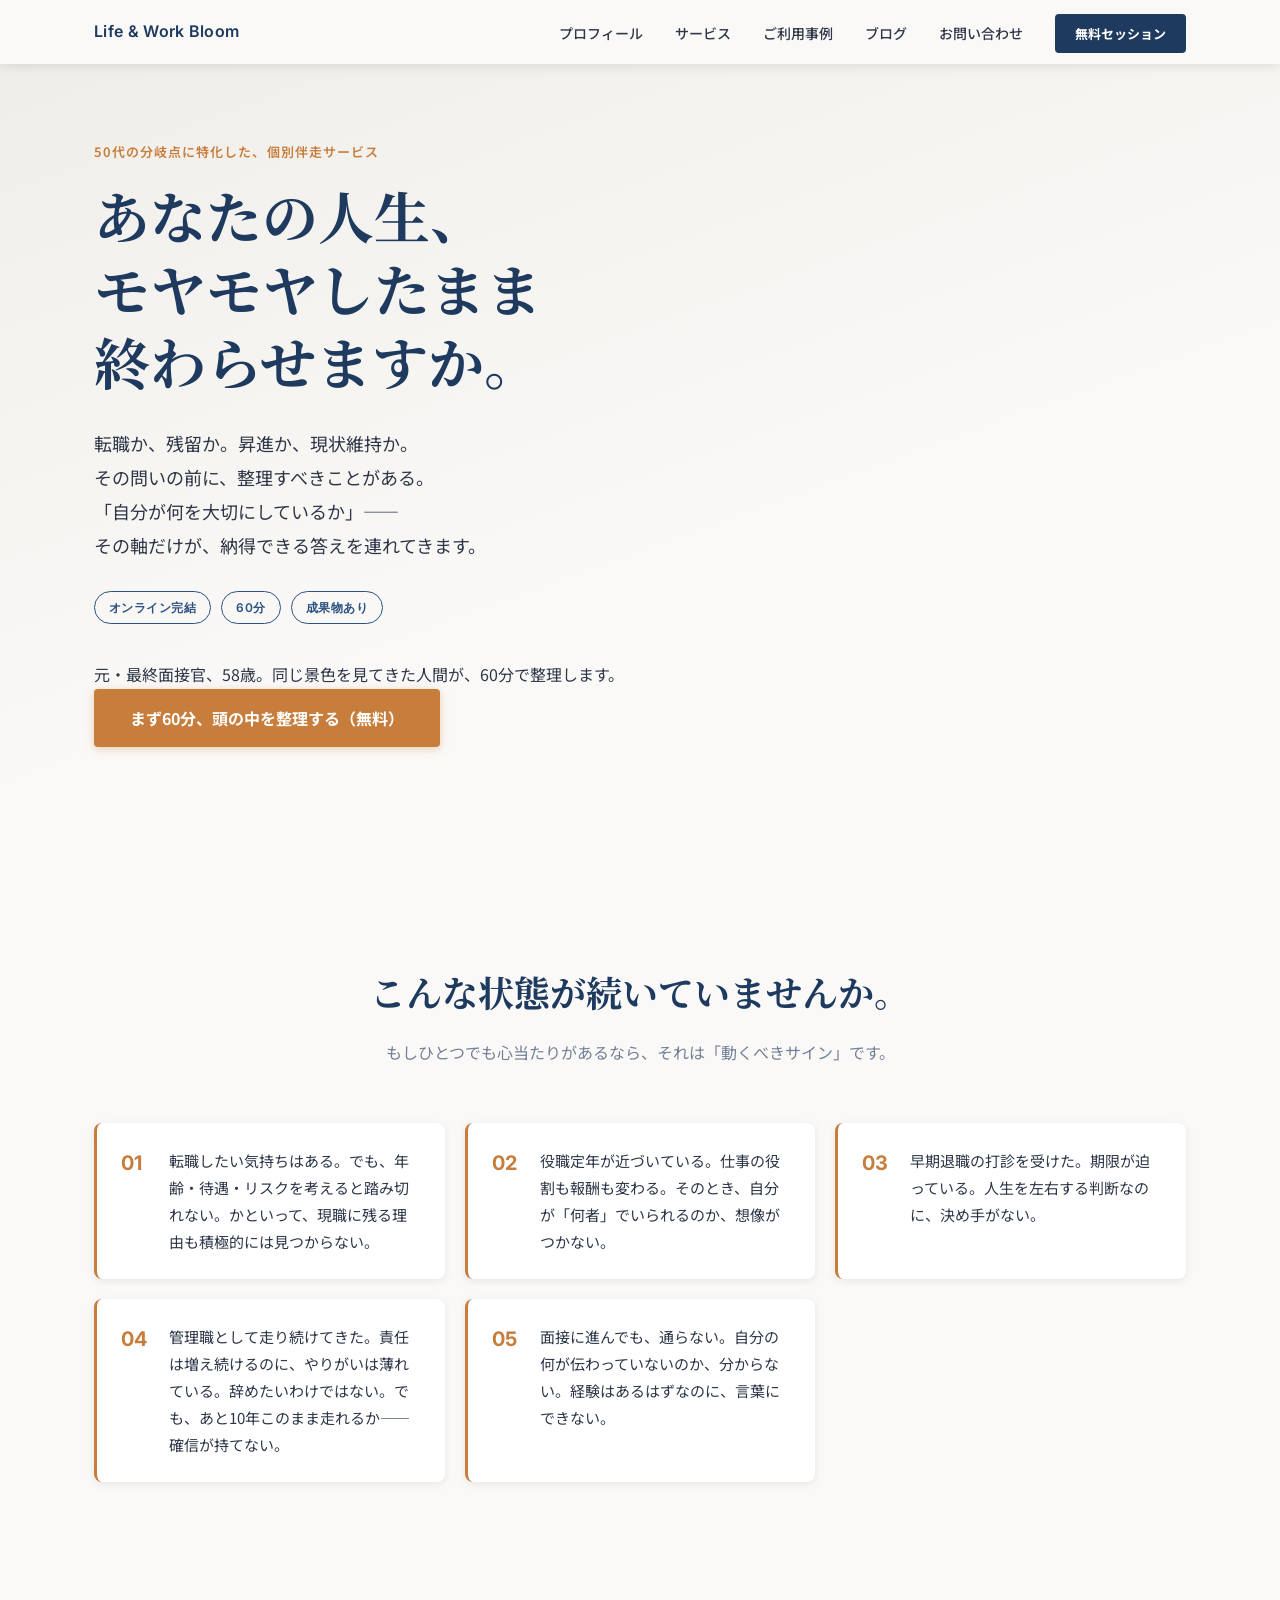
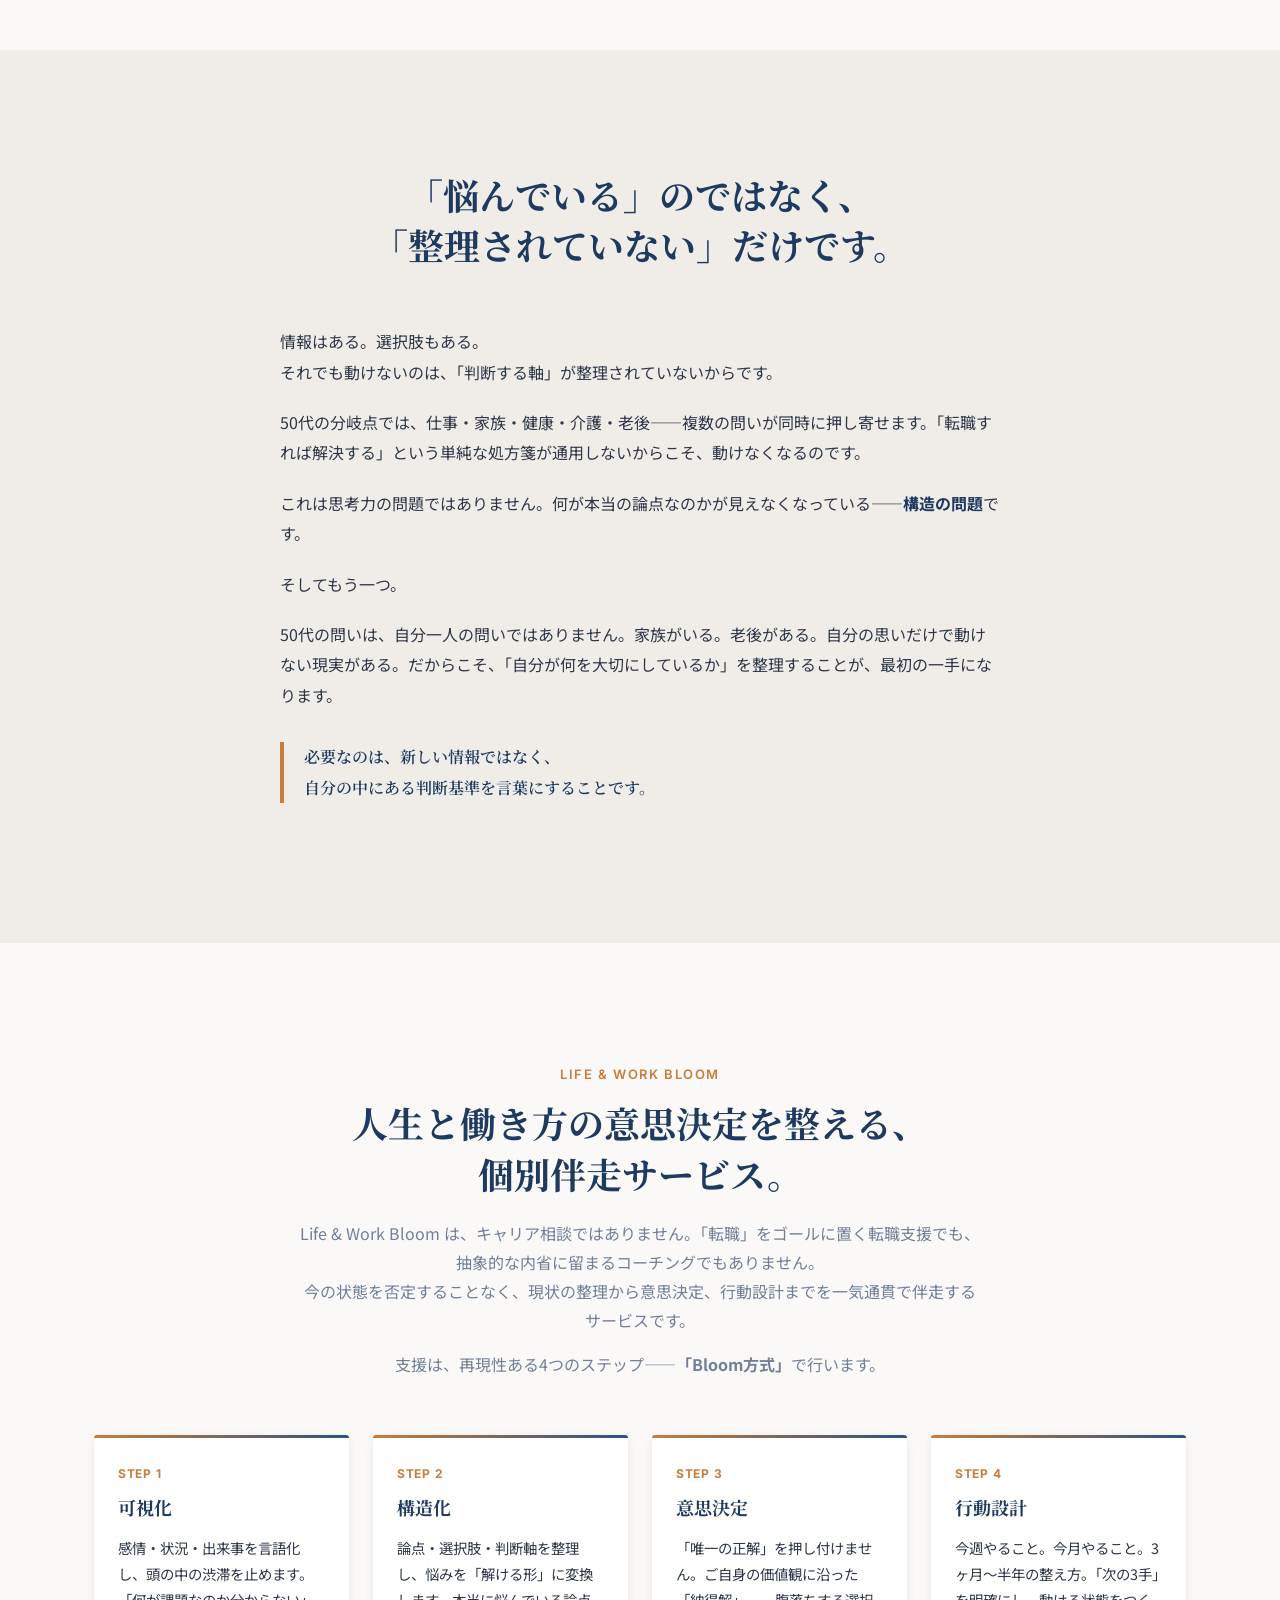
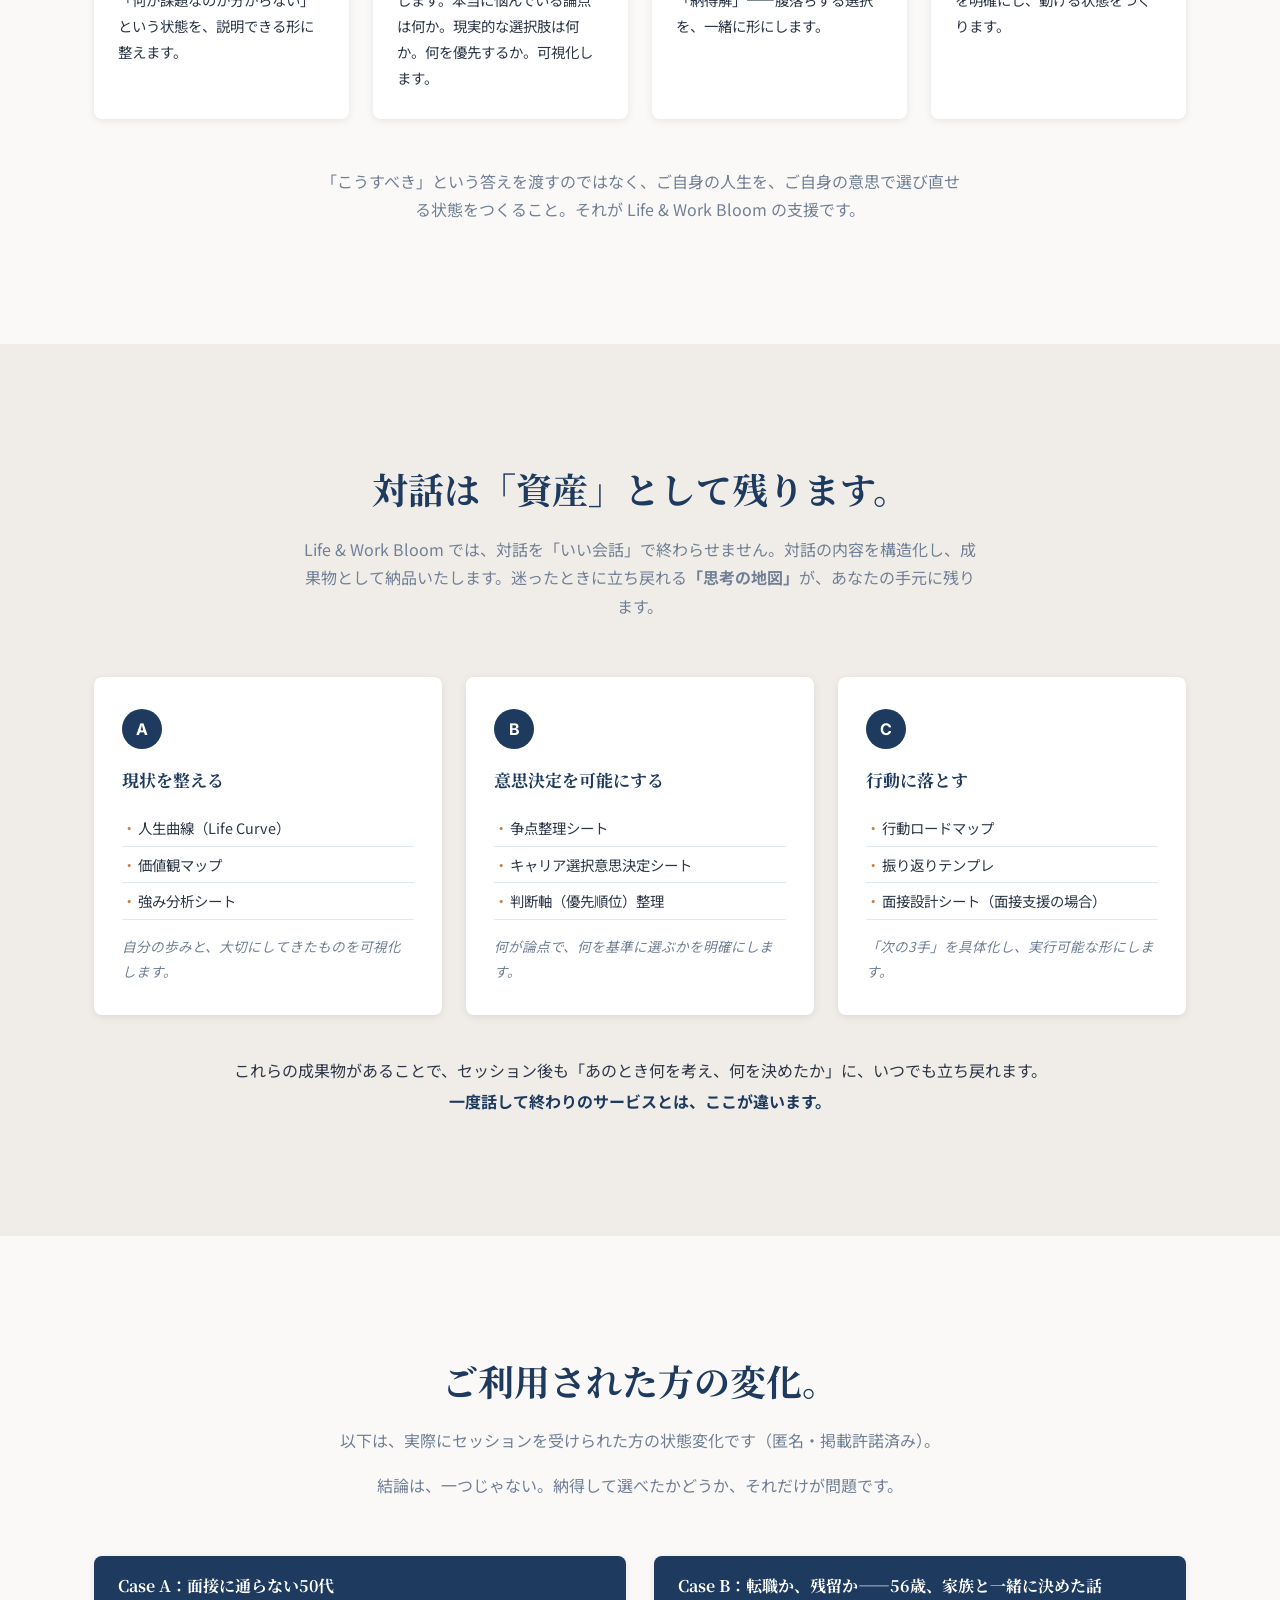
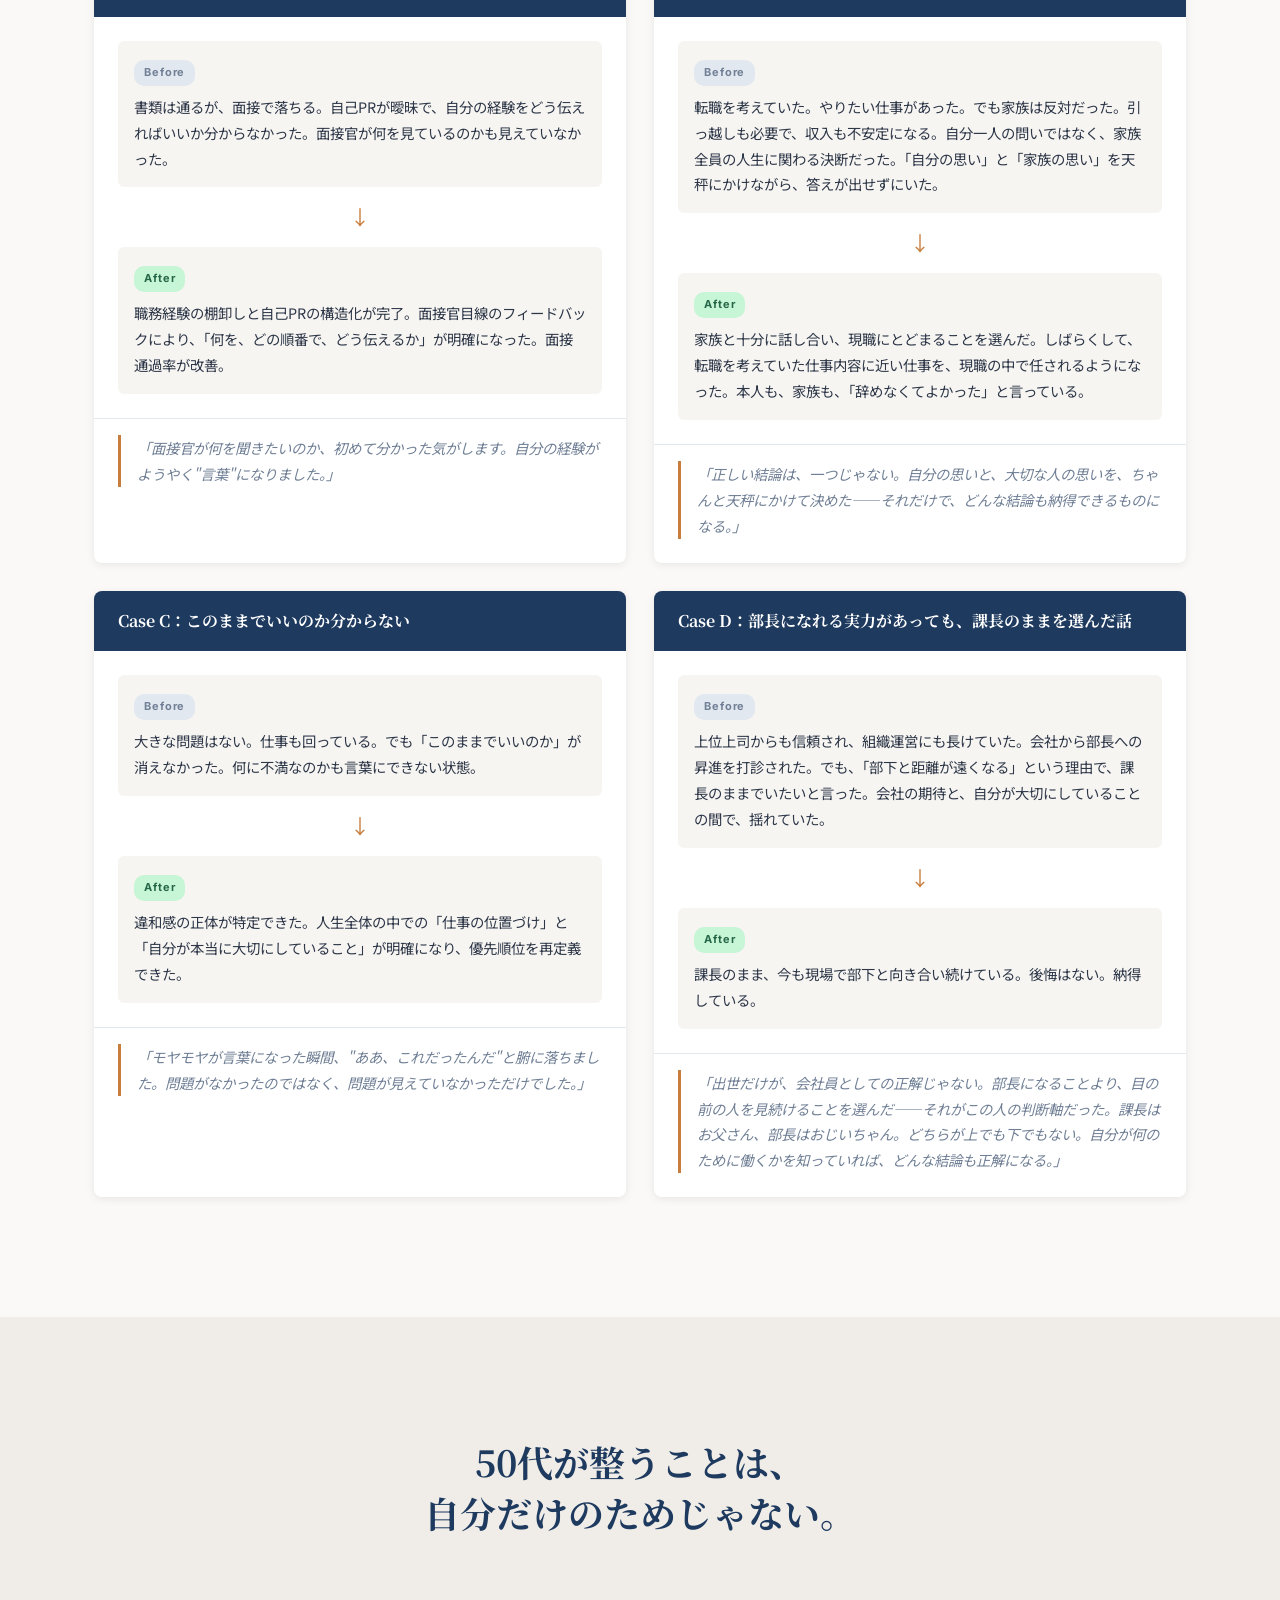
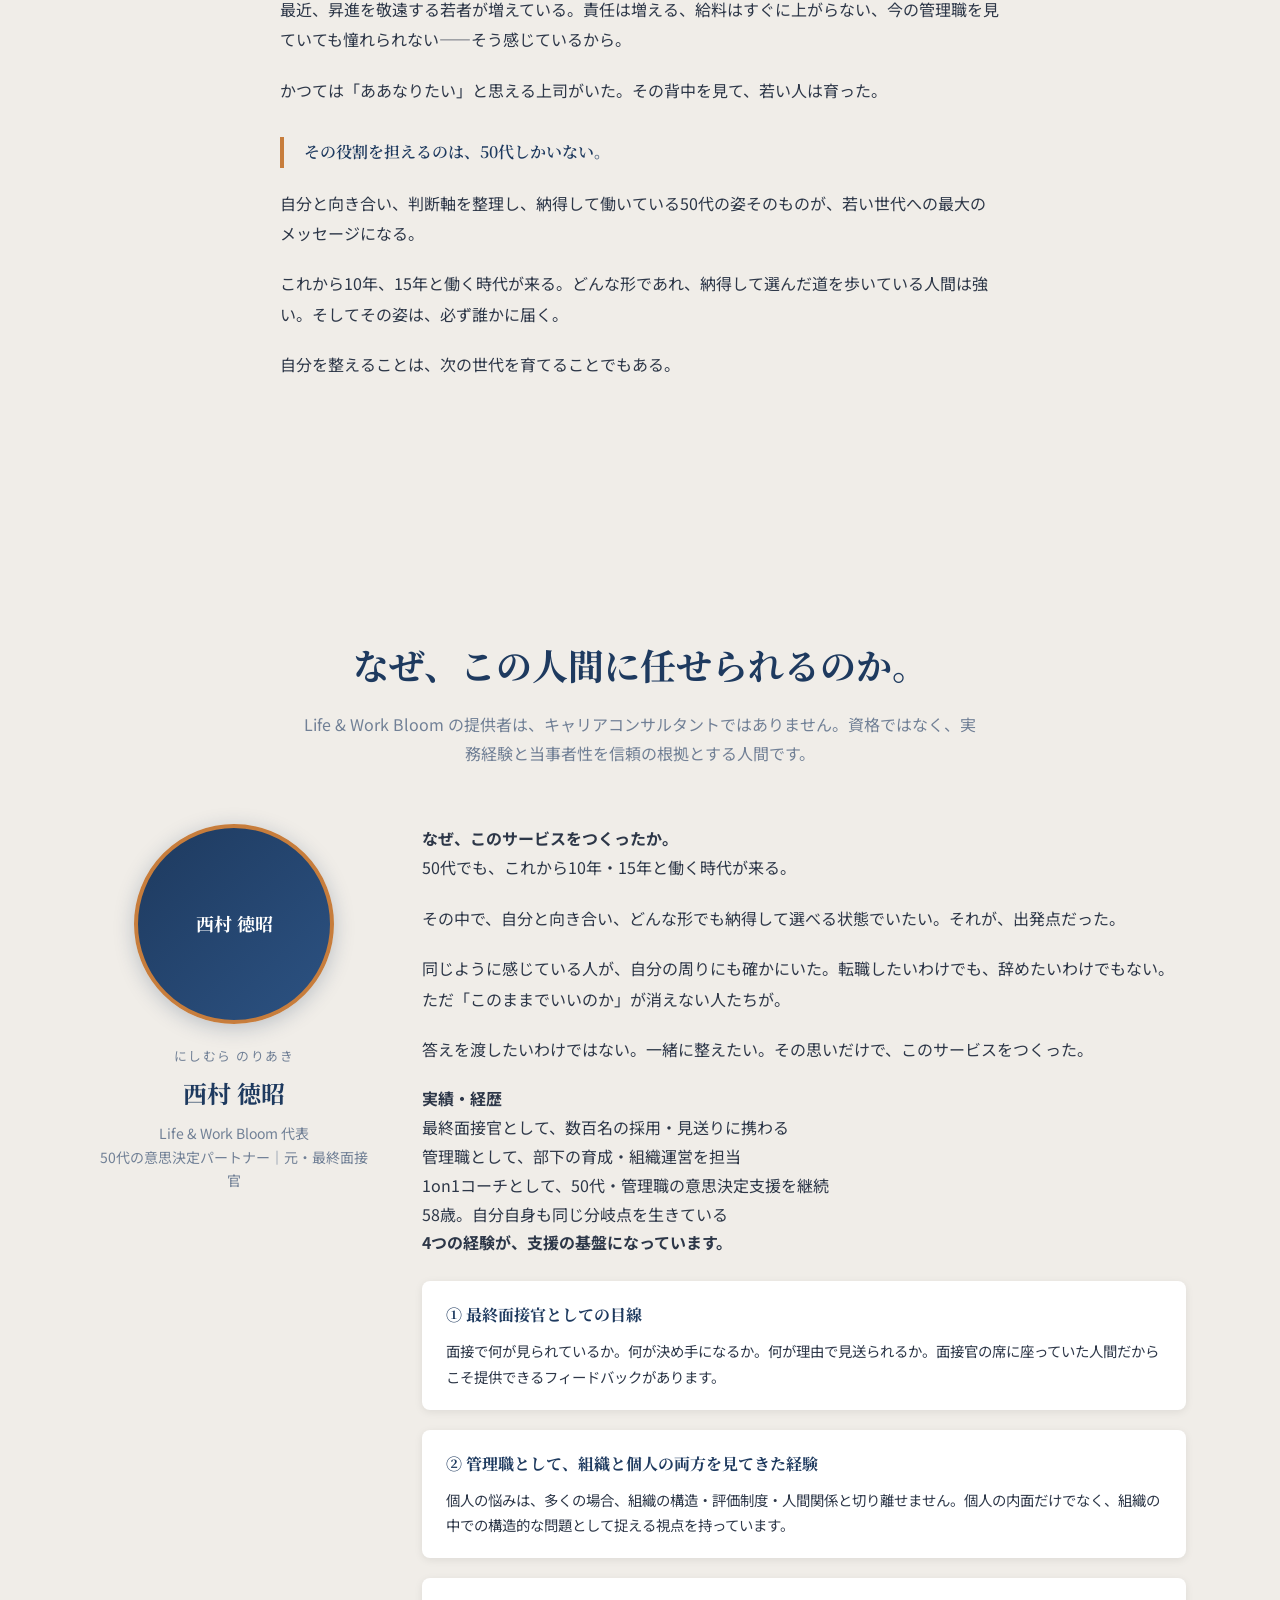
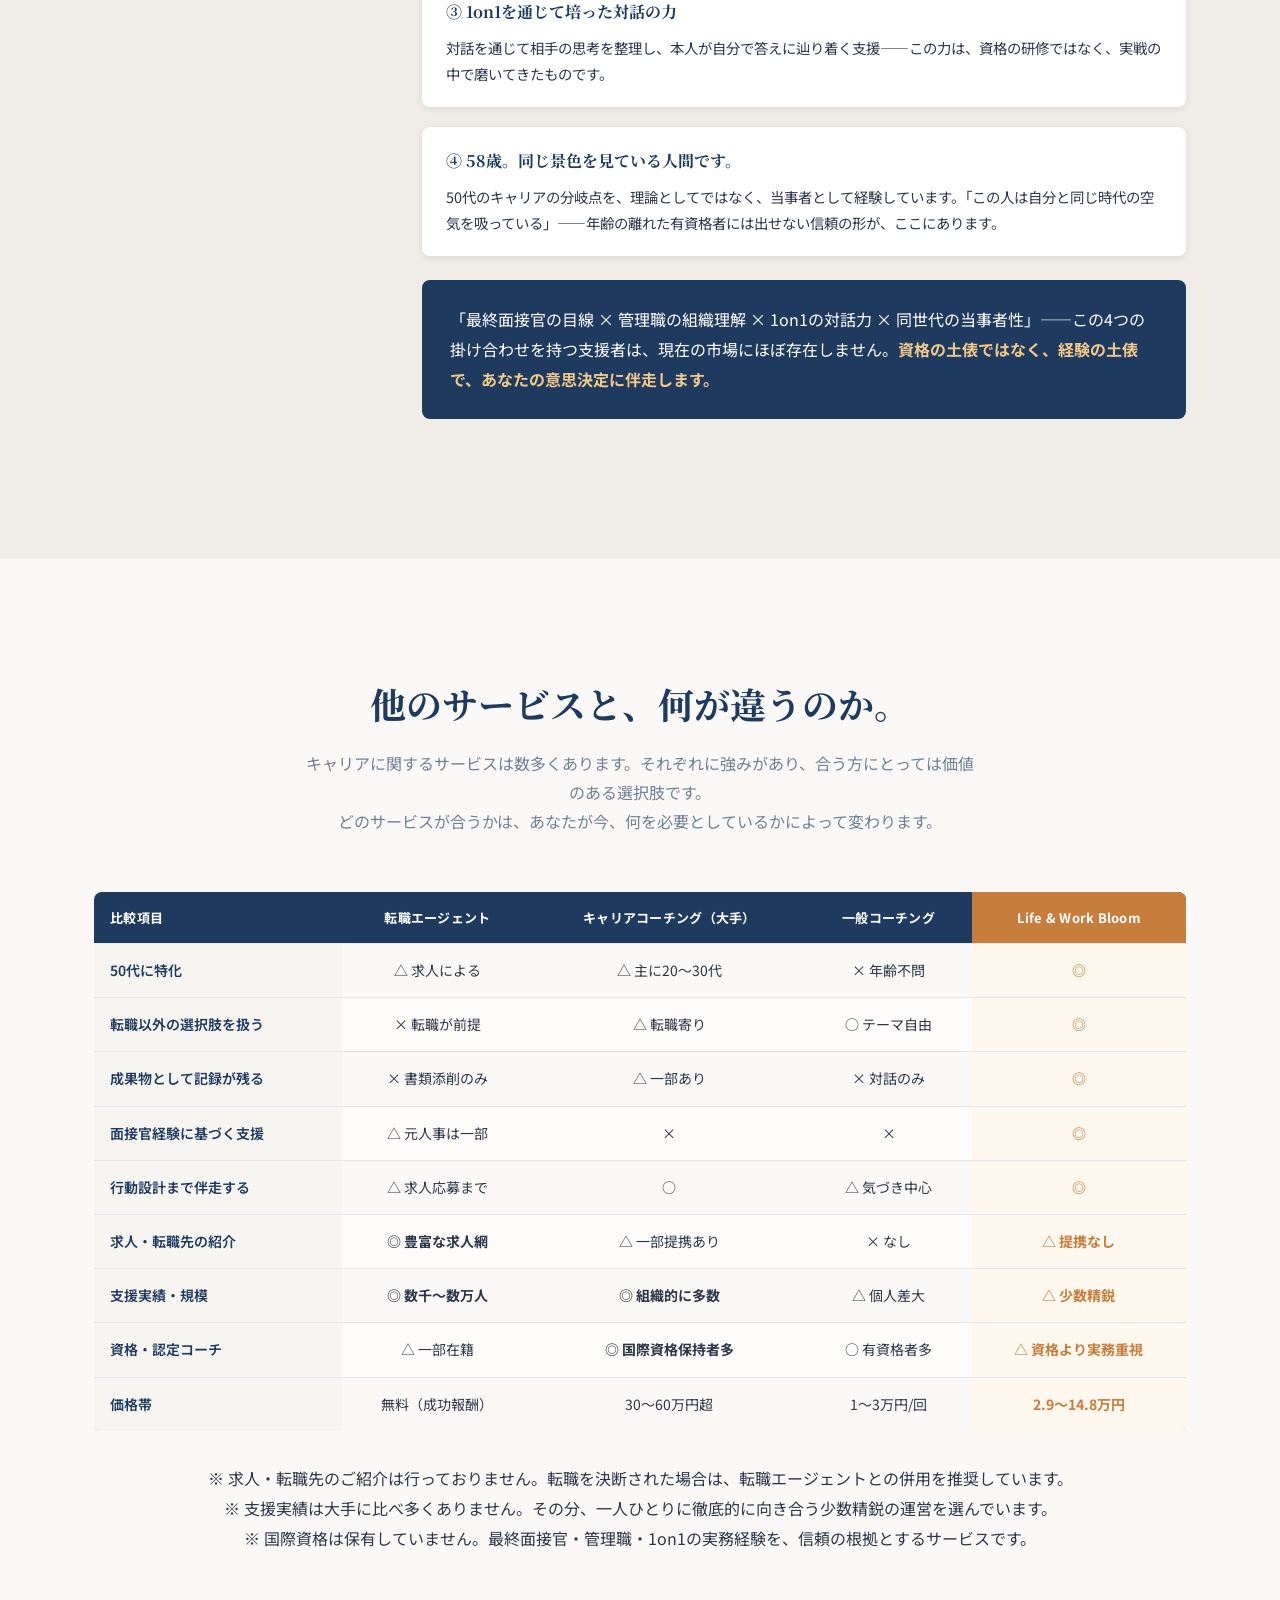
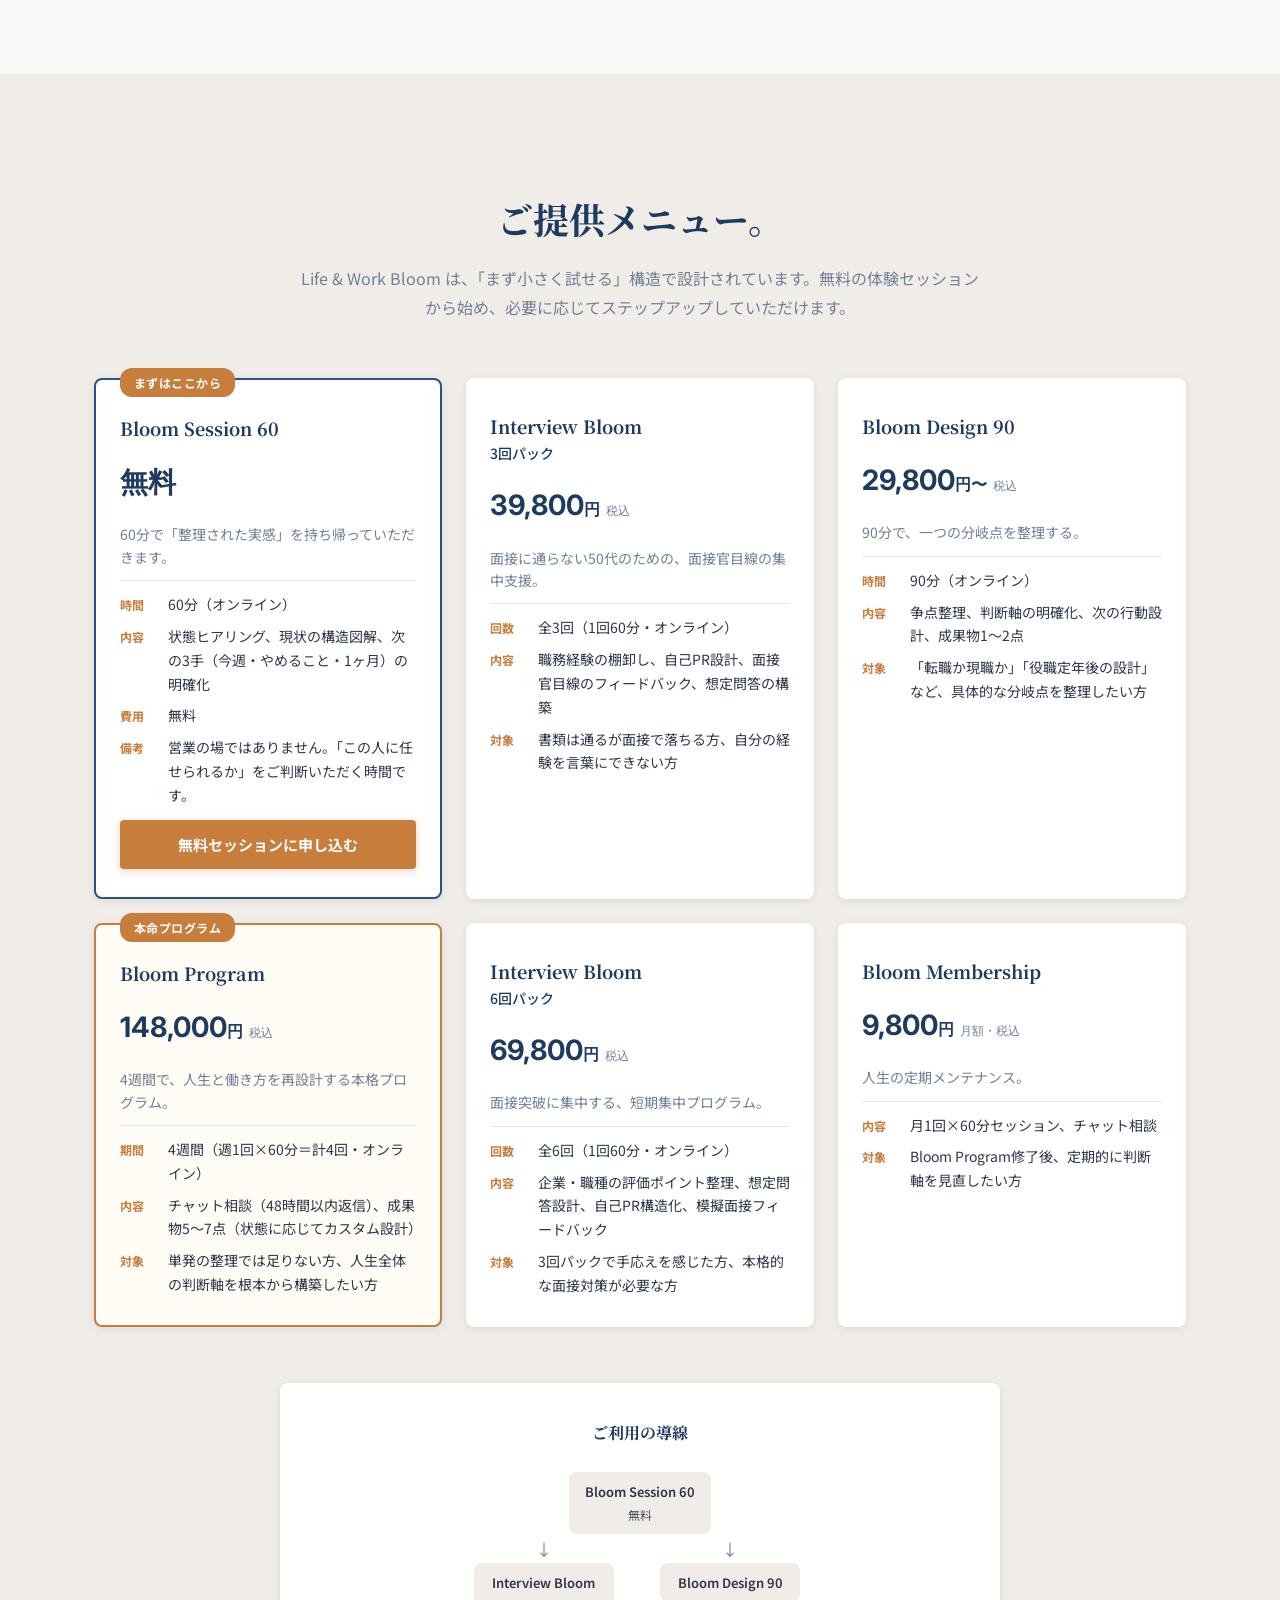
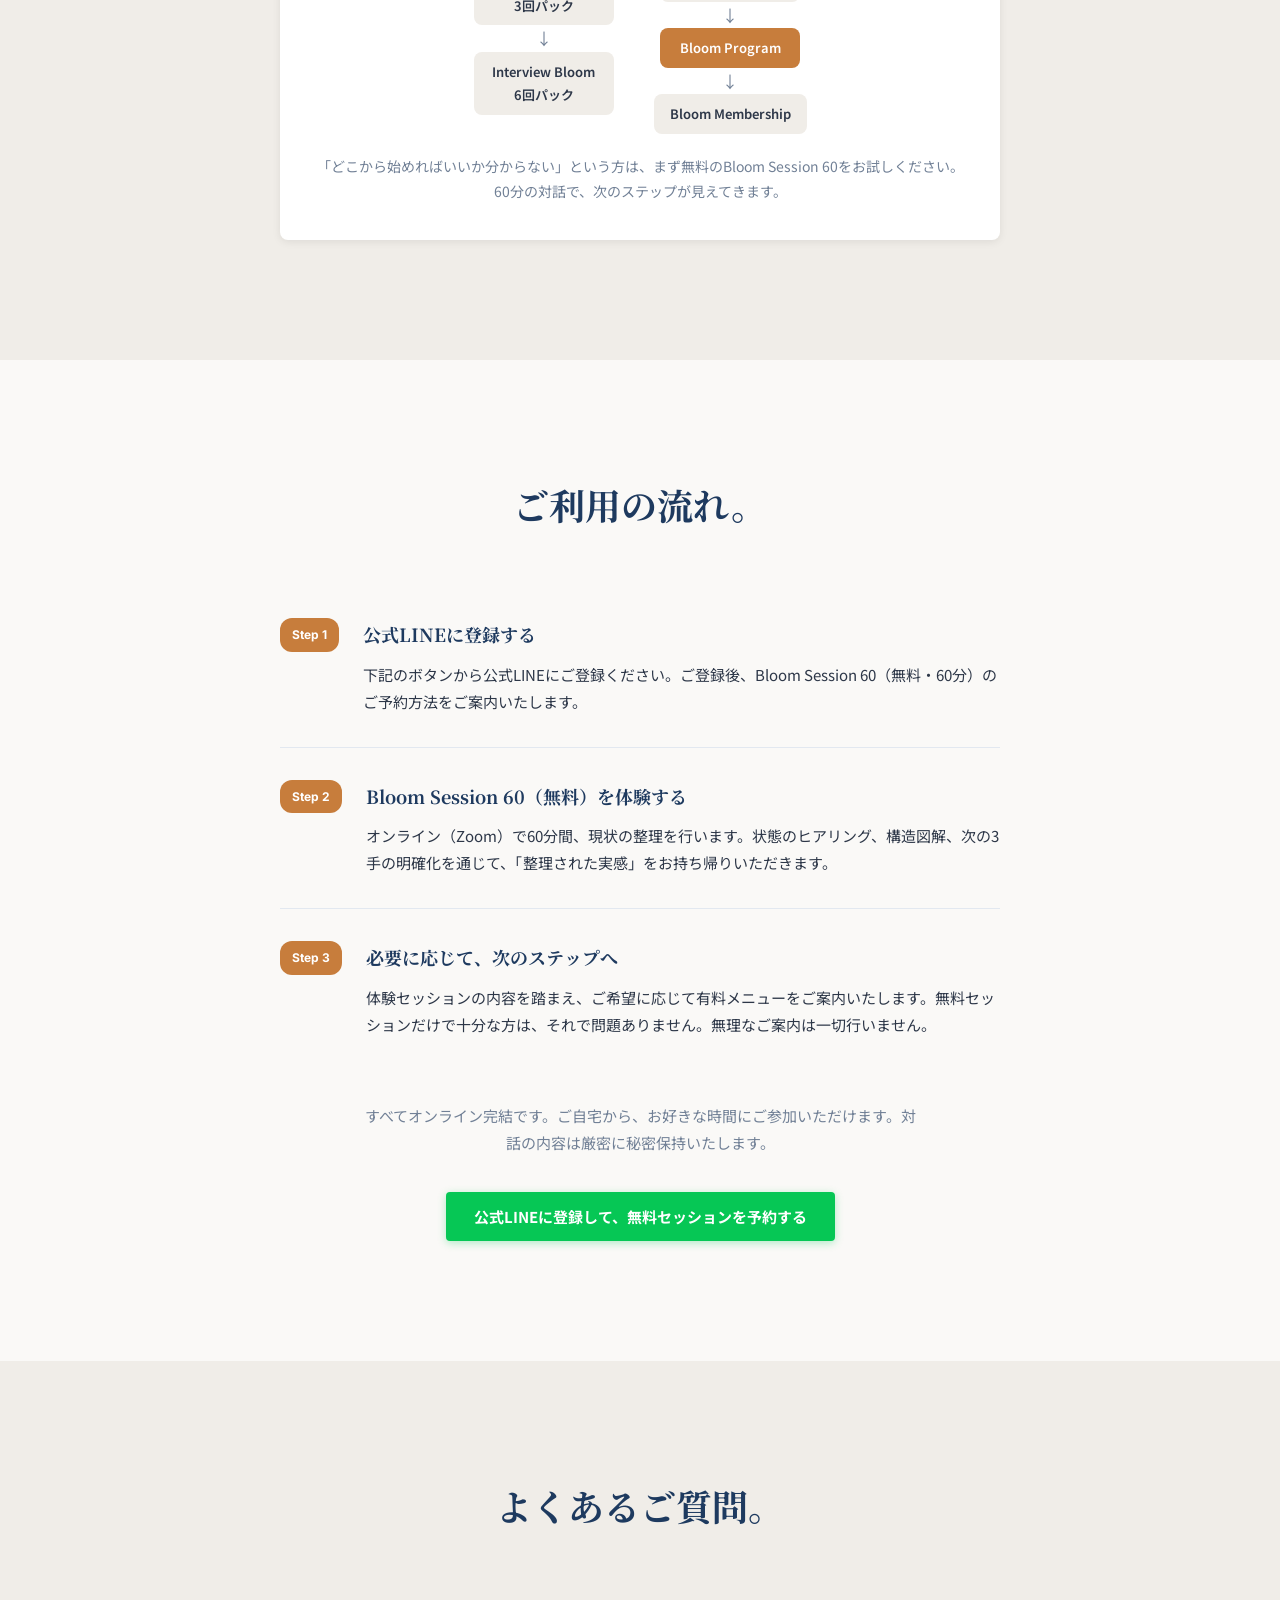
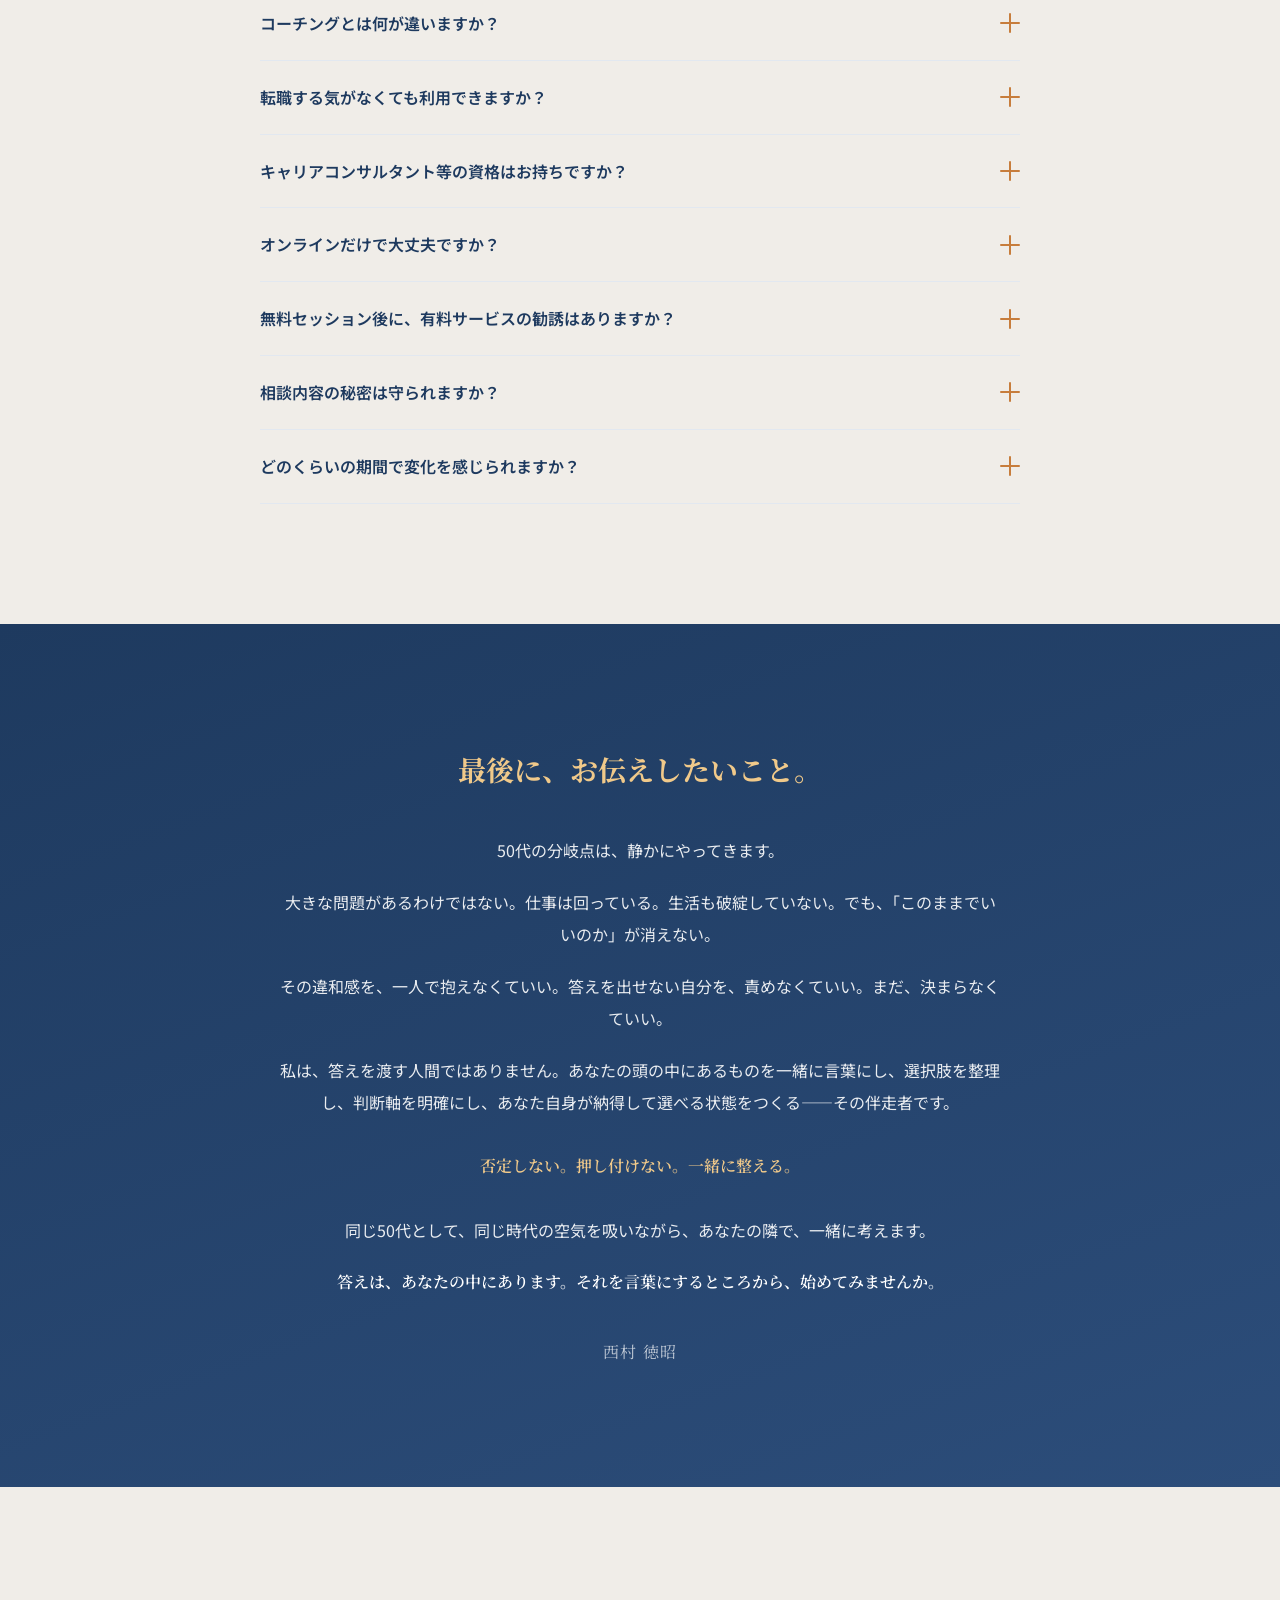
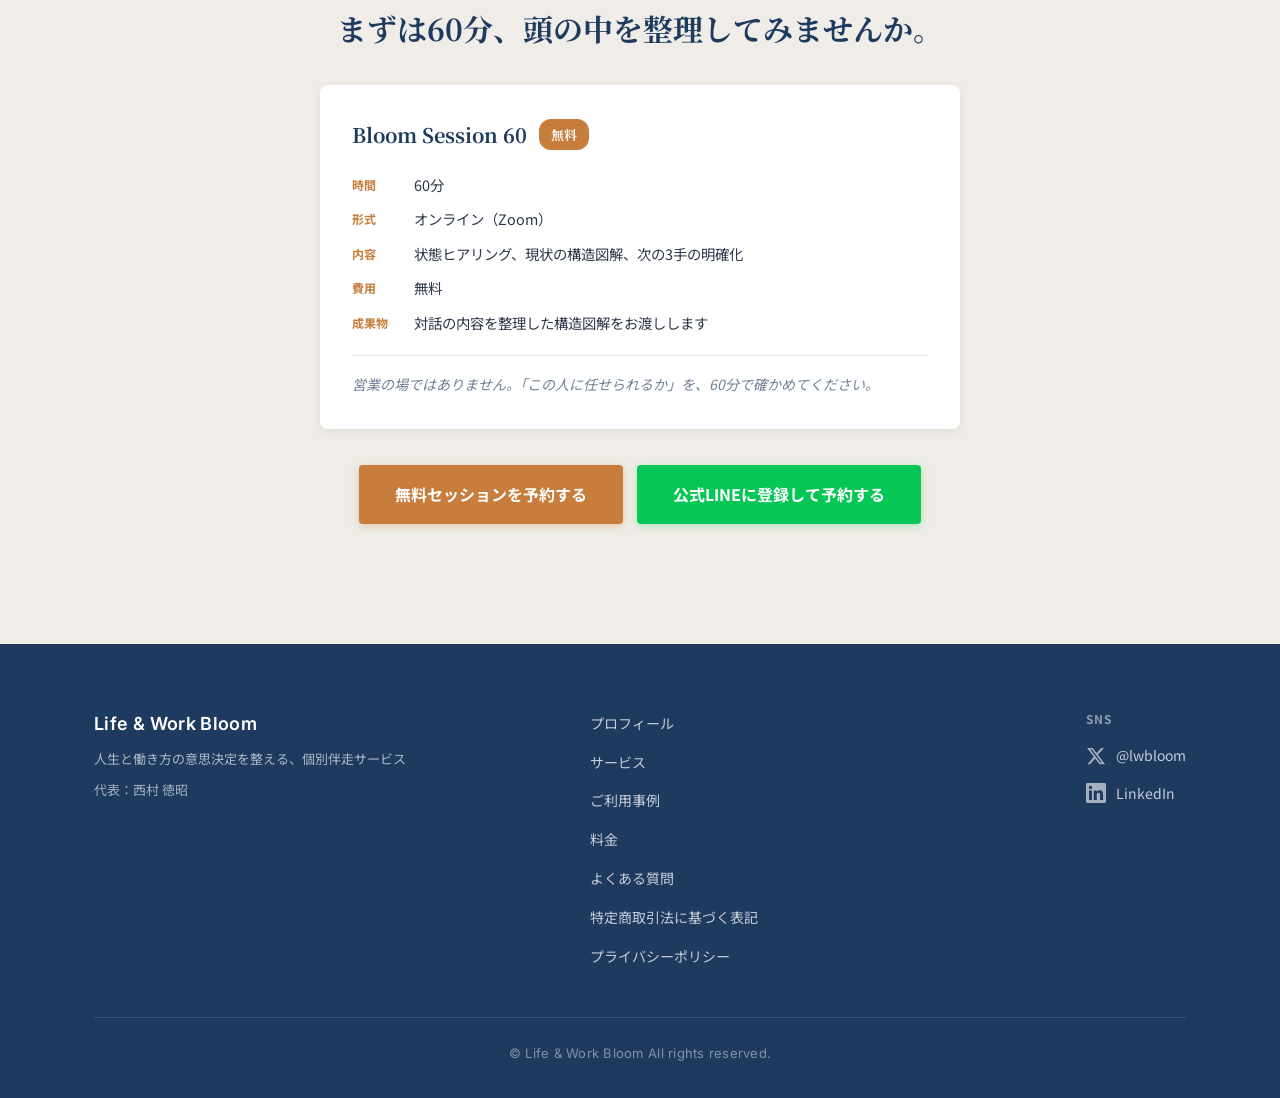
==== commit 342f0bae: "fix: 比較表をリニューアル（△項目追加・補足注記追加） Co-Authored-By: Claude Sonnet 4.6 <noreply@anthropic.com>" ====
--- a/index.html
+++ b/index.html
@@ -416,7 +416,7 @@
       <div class="container">
         <div class="section-header fade-in">
           <h2 id="comparison-heading" class="section-title">他のサービスと、何が違うのか。</h2>
-          <p class="section-lead">キャリアに関するサービスは数多くあります。それぞれに強みがあり、合う方にとっては価値のある選択肢です。<br>ただし、50代の分岐点において「人生と働き方を統合的に整理し、意思決定まで伴走する」サービスは、市場にほとんど存在しません。</p>
+          <p class="section-lead">キャリアに関するサービスは数多くあります。それぞれに強みがあり、合う方にとっては価値のある選択肢です。<br>どのサービスが合うかは、あなたが今、何を必要としているかによって変わります。</p>
         </div>
         <div class="table-wrapper fade-in">
           <table class="comparison-table" aria-label="サービス比較表">
@@ -438,14 +438,14 @@
                 <td class="highlight-col"><strong>◎</strong></td>
               </tr>
               <tr>
-                <th scope="row">転職以外の選択肢</th>
+                <th scope="row">転職以外の選択肢を扱う</th>
                 <td>× 転職が前提</td>
                 <td>△ 転職寄り</td>
                 <td>○ テーマ自由</td>
                 <td class="highlight-col"><strong>◎</strong></td>
               </tr>
               <tr>
-                <th scope="row">成果物が残る</th>
+                <th scope="row">成果物として記録が残る</th>
                 <td>× 書類添削のみ</td>
                 <td>△ 一部あり</td>
                 <td>× 対話のみ</td>
@@ -459,15 +459,36 @@
                 <td class="highlight-col"><strong>◎</strong></td>
               </tr>
               <tr>
-                <th scope="row">行動設計まで伴走</th>
+                <th scope="row">行動設計まで伴走する</th>
                 <td>△ 求人応募まで</td>
                 <td>○</td>
                 <td>△ 気づき中心</td>
                 <td class="highlight-col"><strong>◎</strong></td>
               </tr>
               <tr>
+                <th scope="row">求人・転職先の紹介</th>
+                <td><strong>◎ 豊富な求人網</strong></td>
+                <td>△ 一部提携あり</td>
+                <td>× なし</td>
+                <td class="highlight-col">△ 提携なし</td>
+              </tr>
+              <tr>
+                <th scope="row">支援実績・規模</th>
+                <td><strong>◎ 数千〜数万人</strong></td>
+                <td><strong>◎ 組織的に多数</strong></td>
+                <td>△ 個人差大</td>
+                <td class="highlight-col">△ 少数精鋭</td>
+              </tr>
+              <tr>
+                <th scope="row">資格・認定コーチ</th>
+                <td>△ 一部在籍</td>
+                <td><strong>◎ 国際資格保持者多</strong></td>
+                <td>○ 有資格者多</td>
+                <td class="highlight-col">△ 資格より実務重視</td>
+              </tr>
+              <tr>
                 <th scope="row">価格帯</th>
-                <td>無料</td>
+                <td>無料（成功報酬）</td>
                 <td>30〜60万円超</td>
                 <td>1〜3万円/回</td>
                 <td class="highlight-col"><strong>2.9〜14.8万円</strong></td>
@@ -475,7 +496,11 @@
             </tbody>
           </table>
         </div>
-        <p class="comparison-note fade-in">Life &amp; Work Bloom は、転職を前提としません。内省だけで終わらせません。対話を「見える形」に残し、意思決定と行動設計まで伴走します。<br>「50代の分岐点」を、構造的に整えるために設計されたサービスです。</p>
+        <div class="comparison-notes fade-in">
+          <p class="comparison-note">※ 求人・転職先のご紹介は行っておりません。転職を決断された場合は、転職エージェントとの併用を推奨しています。</p>
+          <p class="comparison-note">※ 支援実績は大手に比べ多くありません。その分、一人ひとりに徹底的に向き合う少数精鋭の運営を選んでいます。</p>
+          <p class="comparison-note">※ 国際資格は保有していません。最終面接官・管理職・1on1の実務経験を、信頼の根拠とするサービスです。</p>
+        </div>
       </div>
     </section>
 
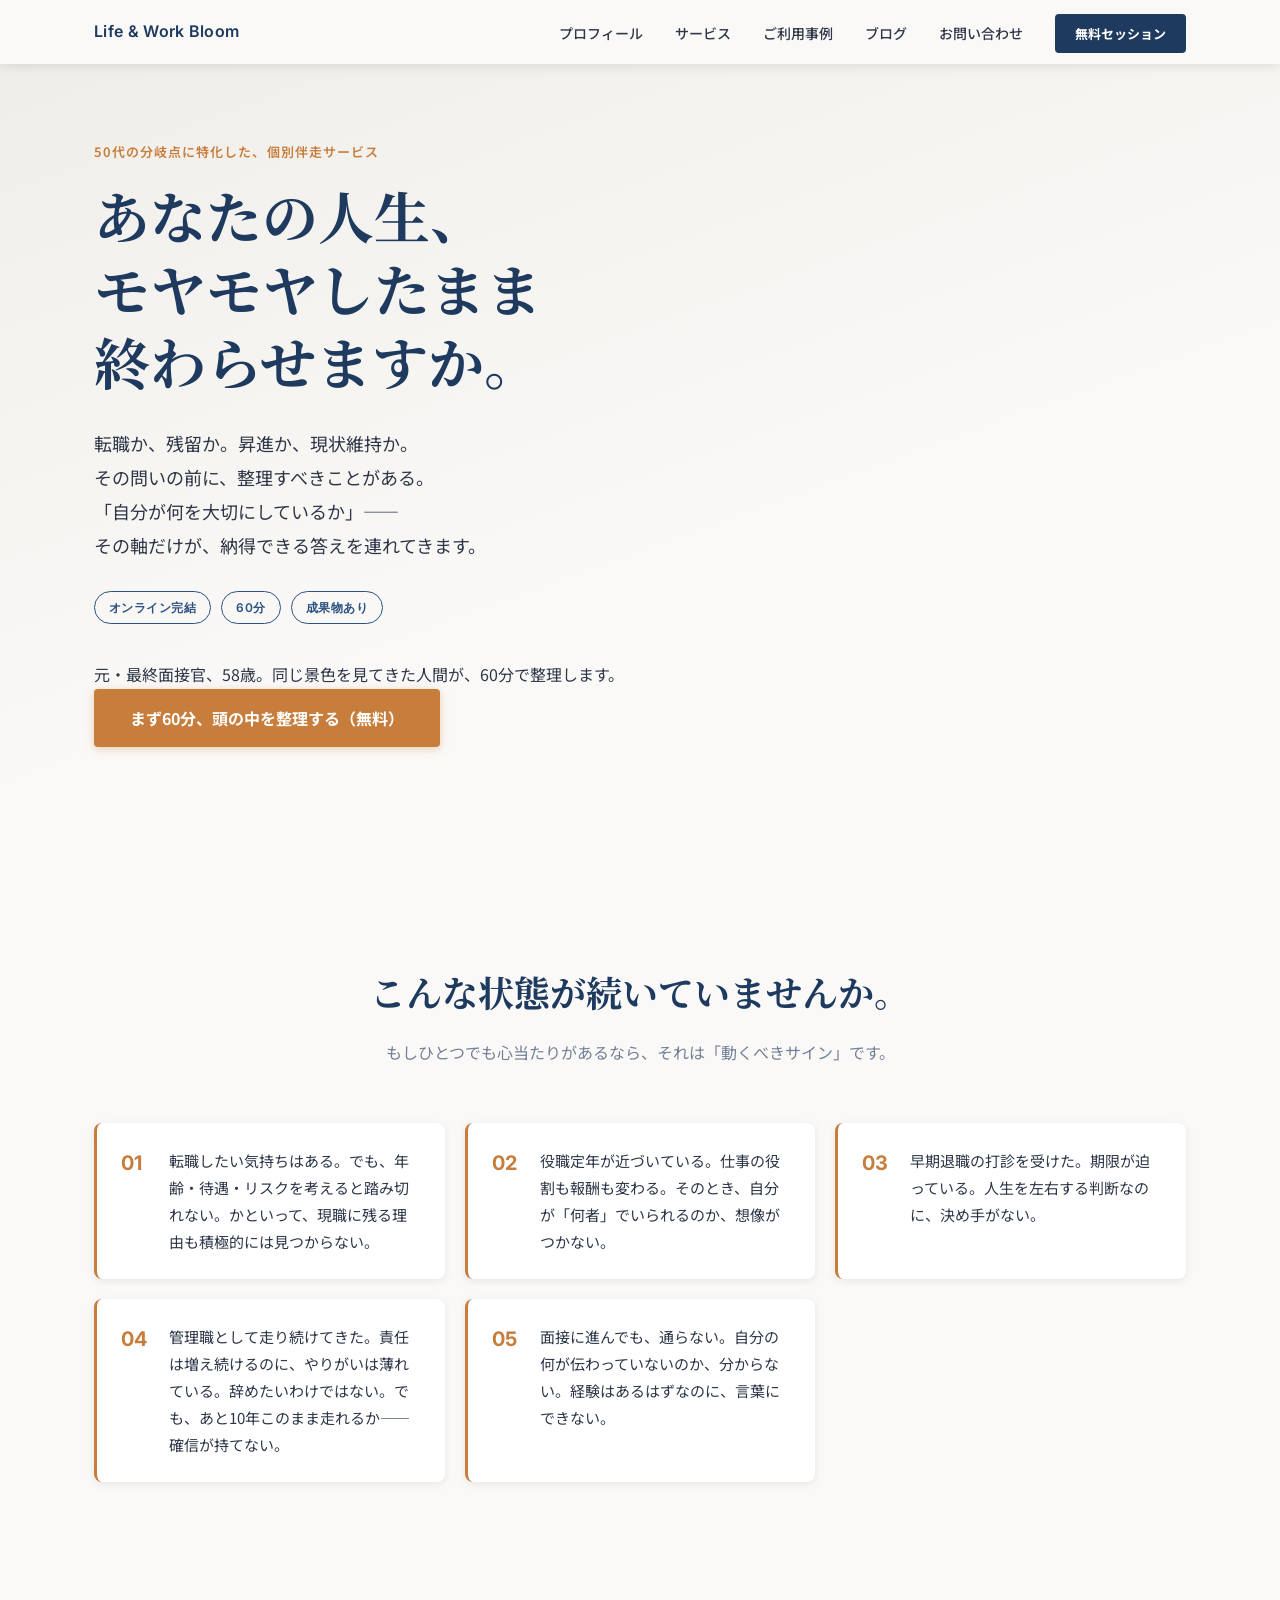
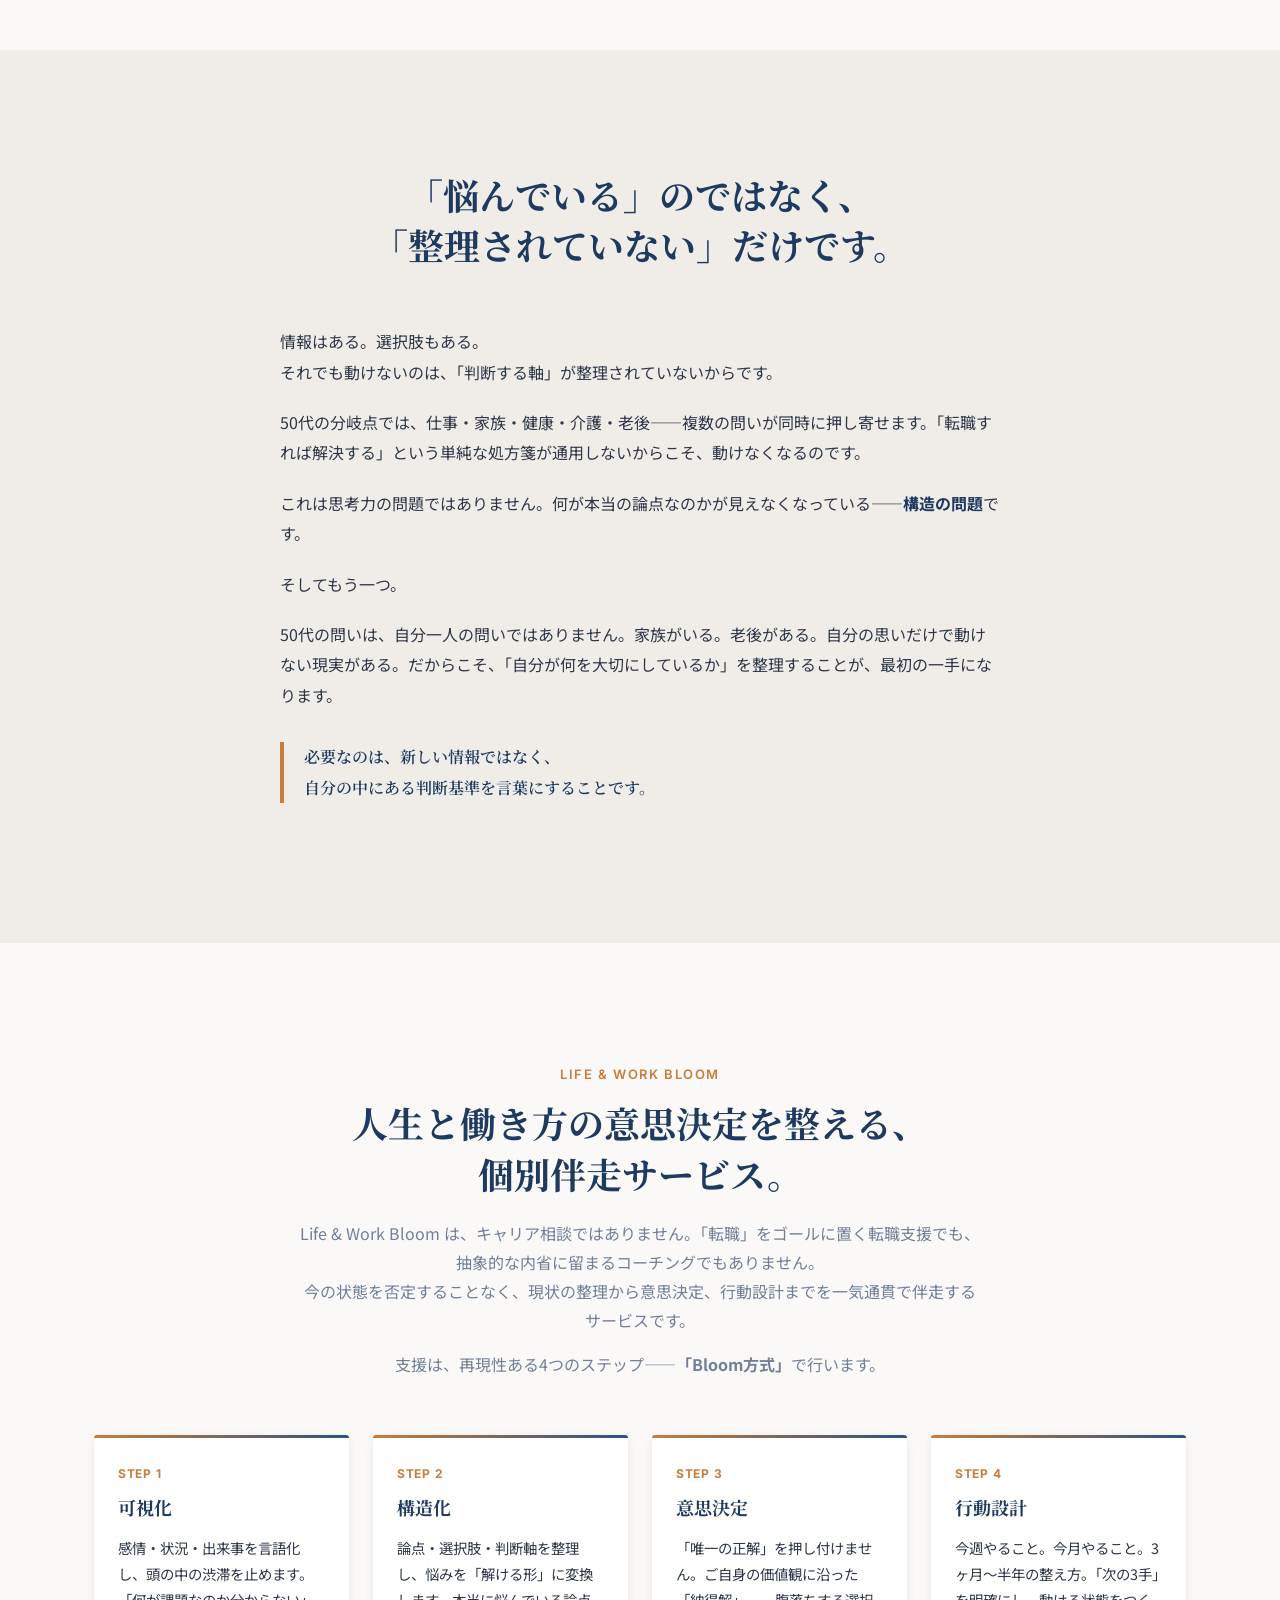
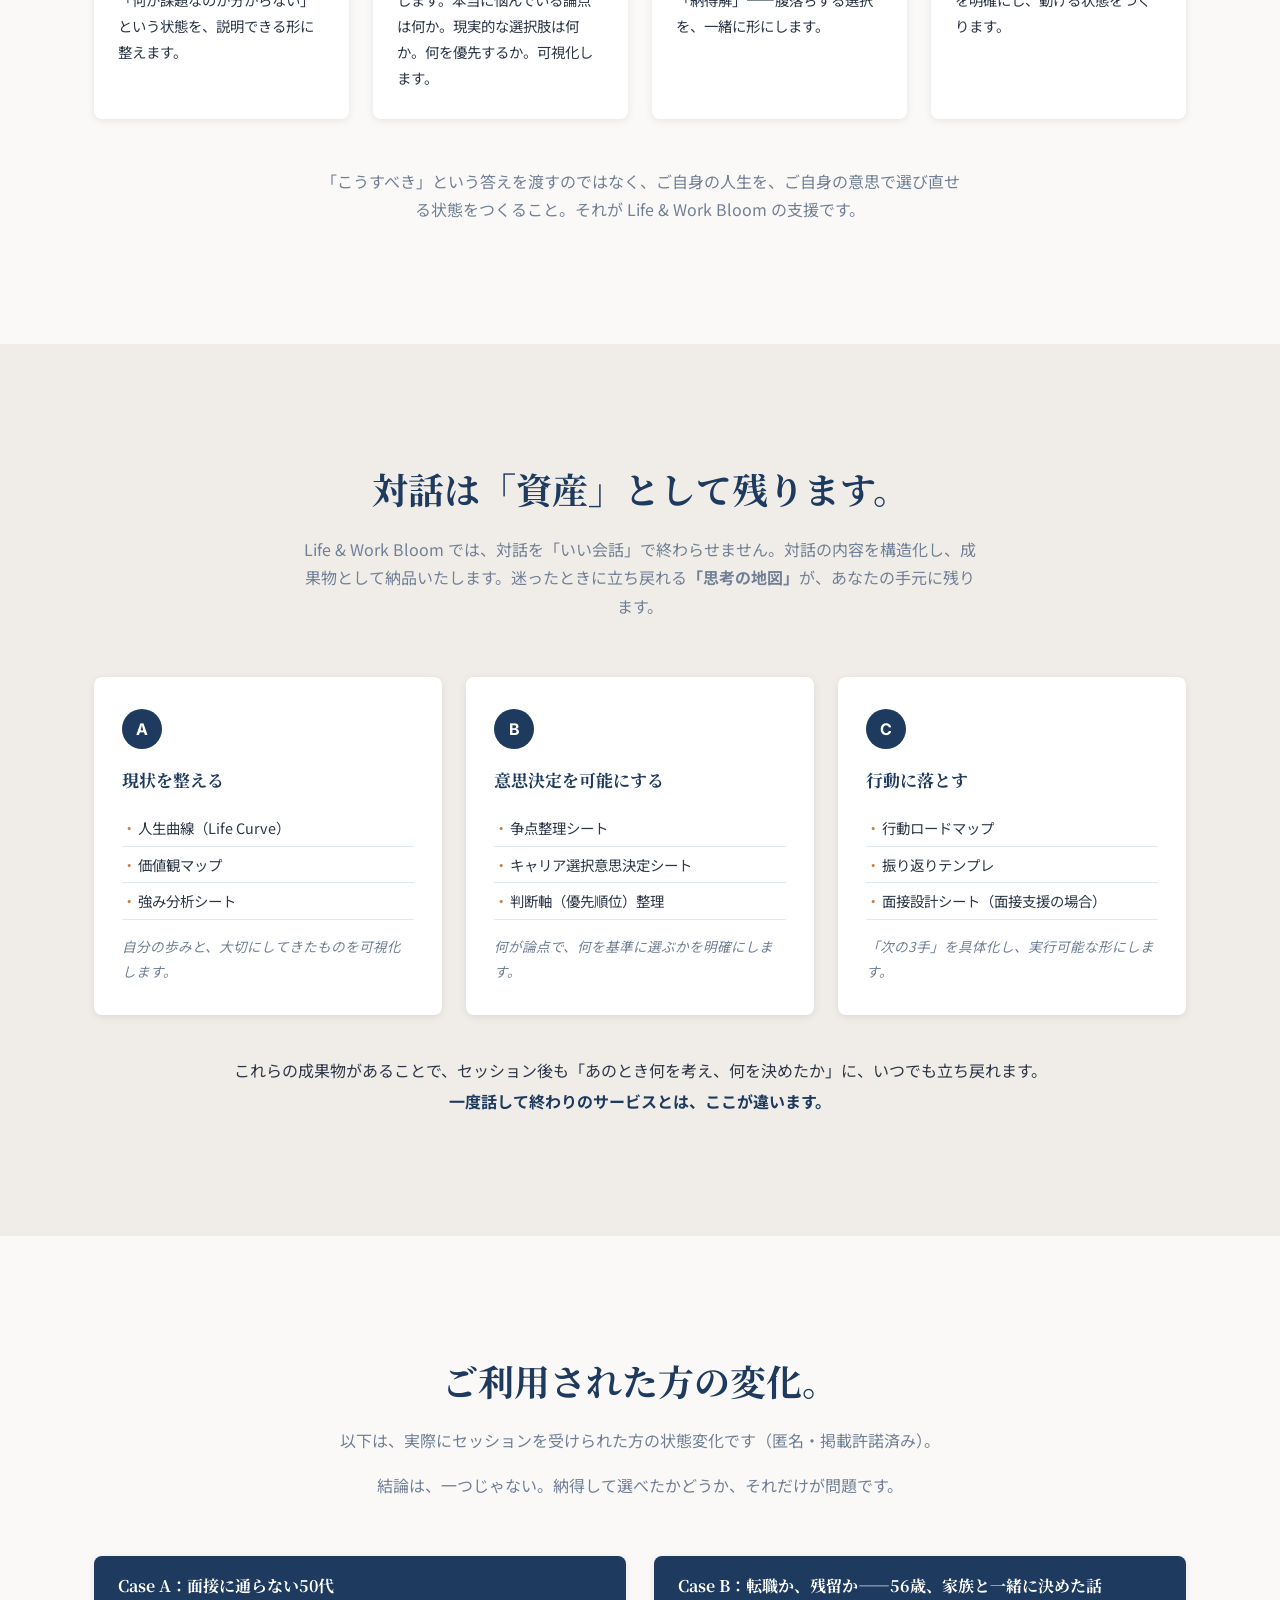
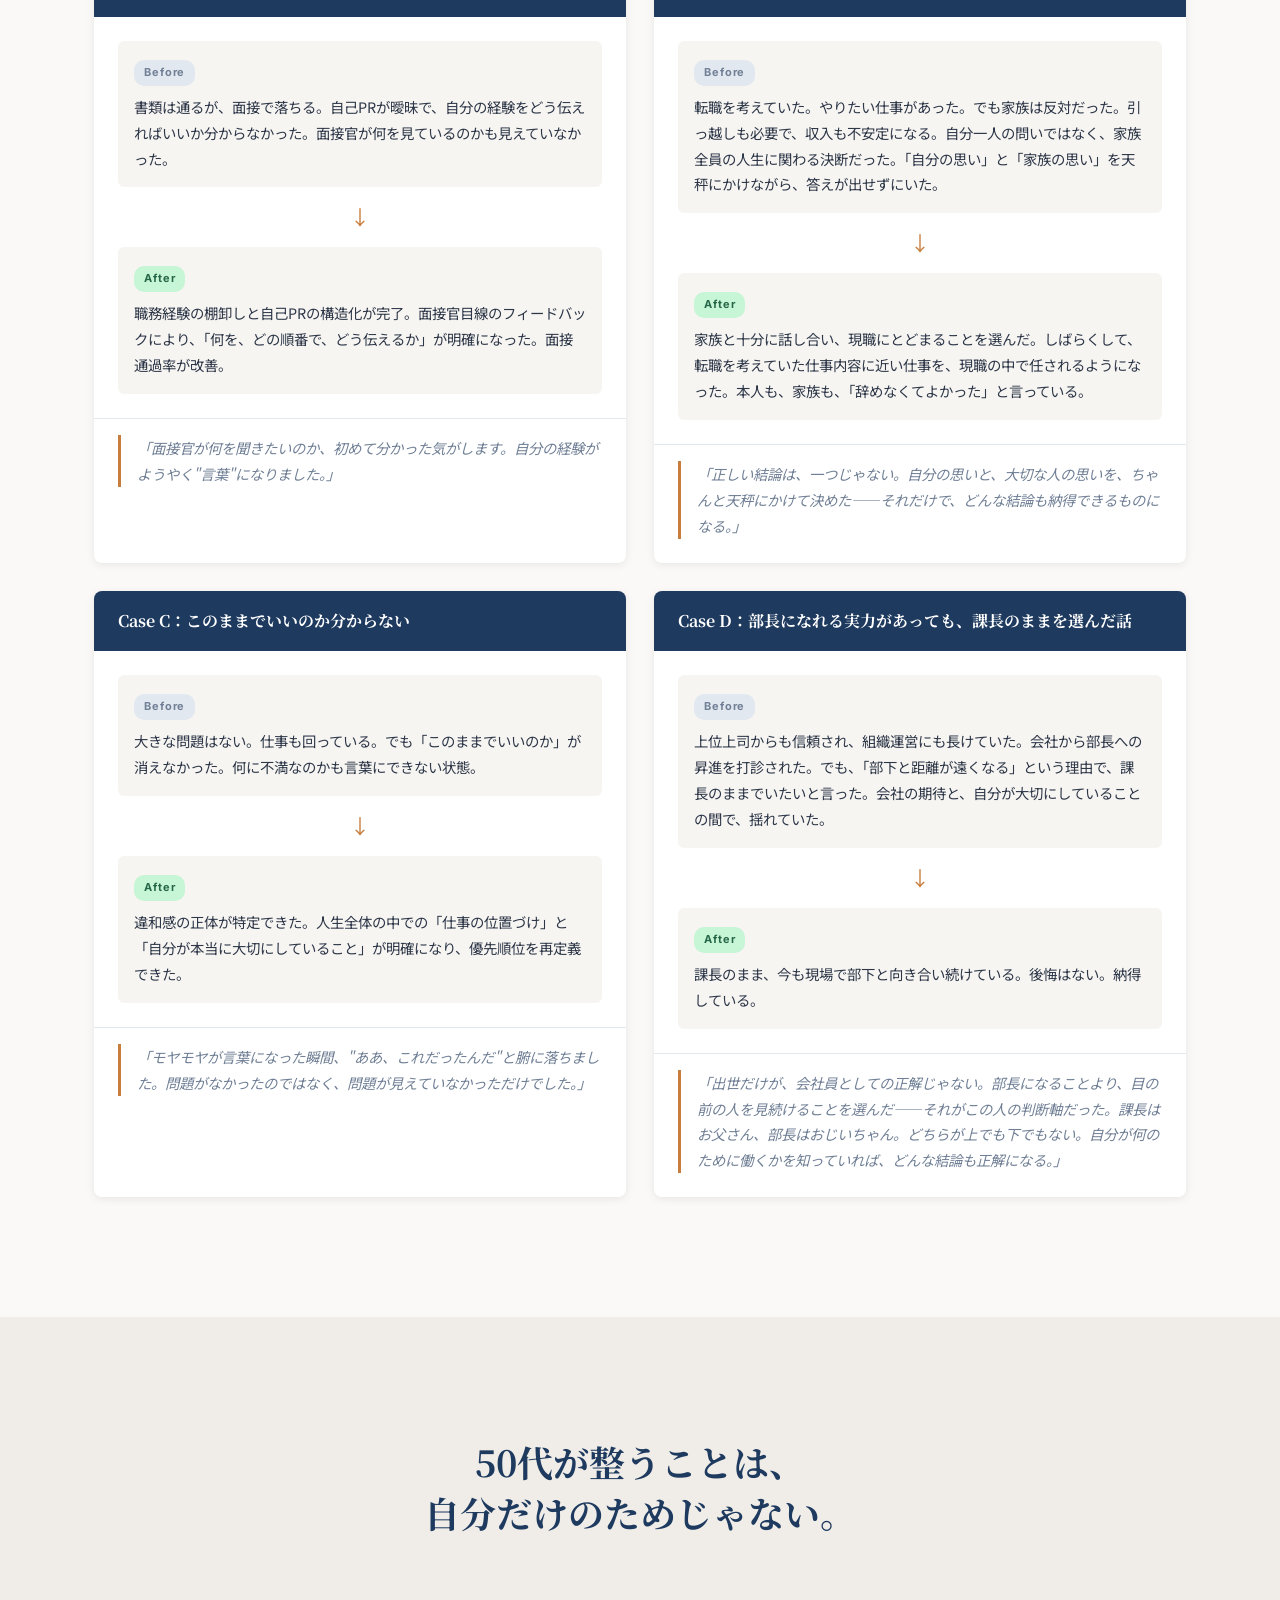
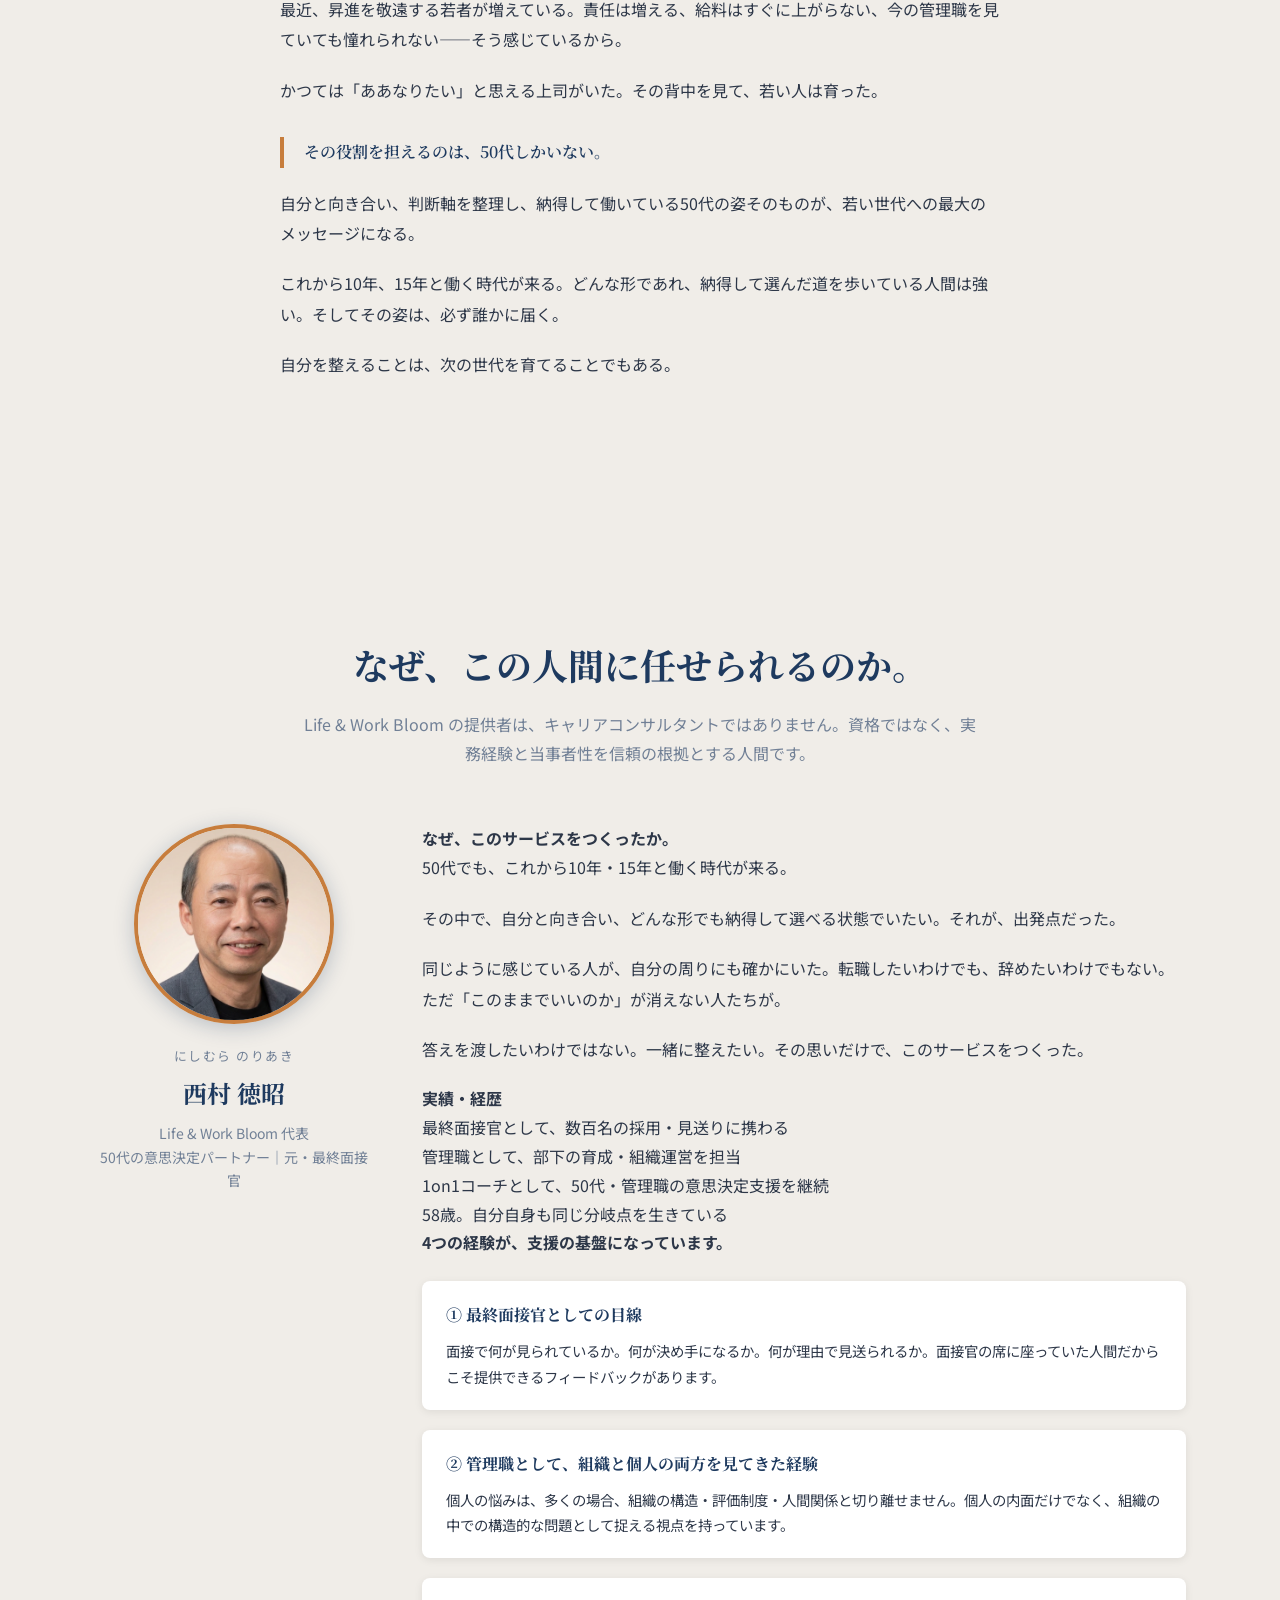
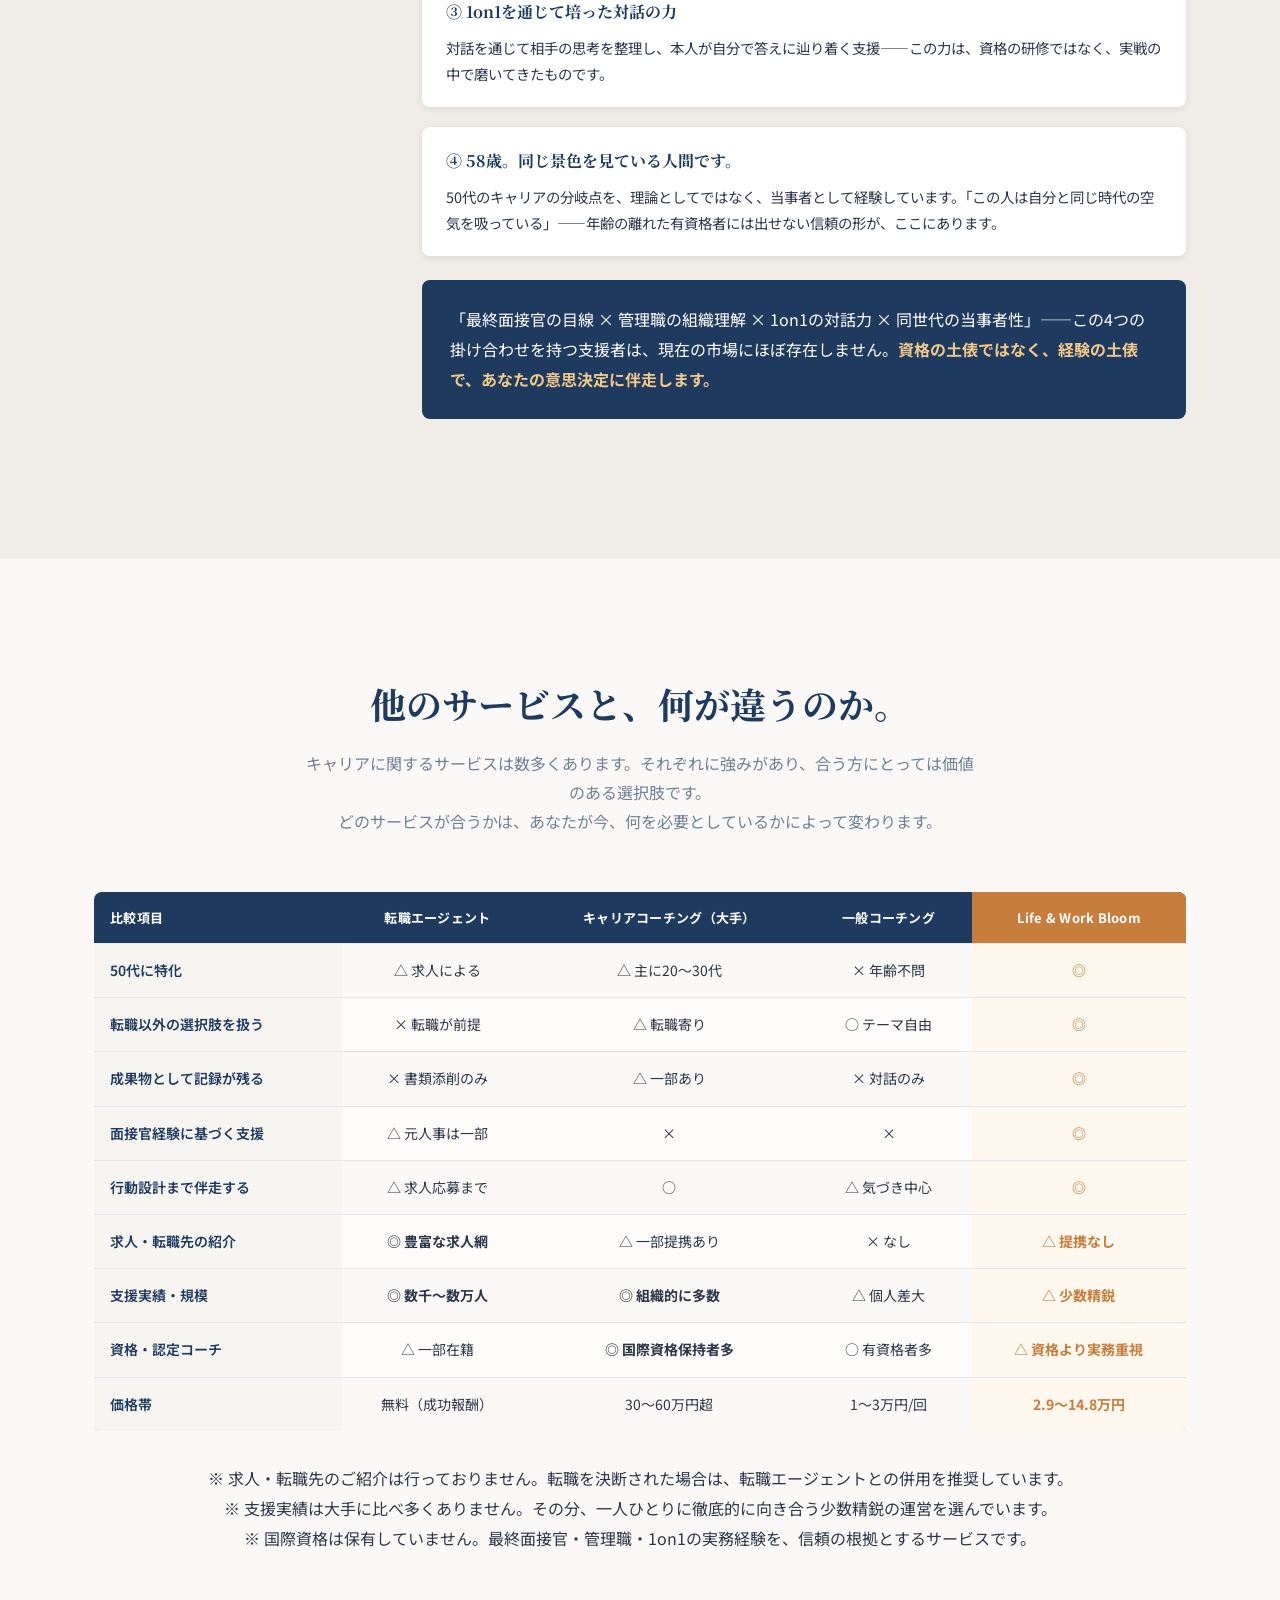
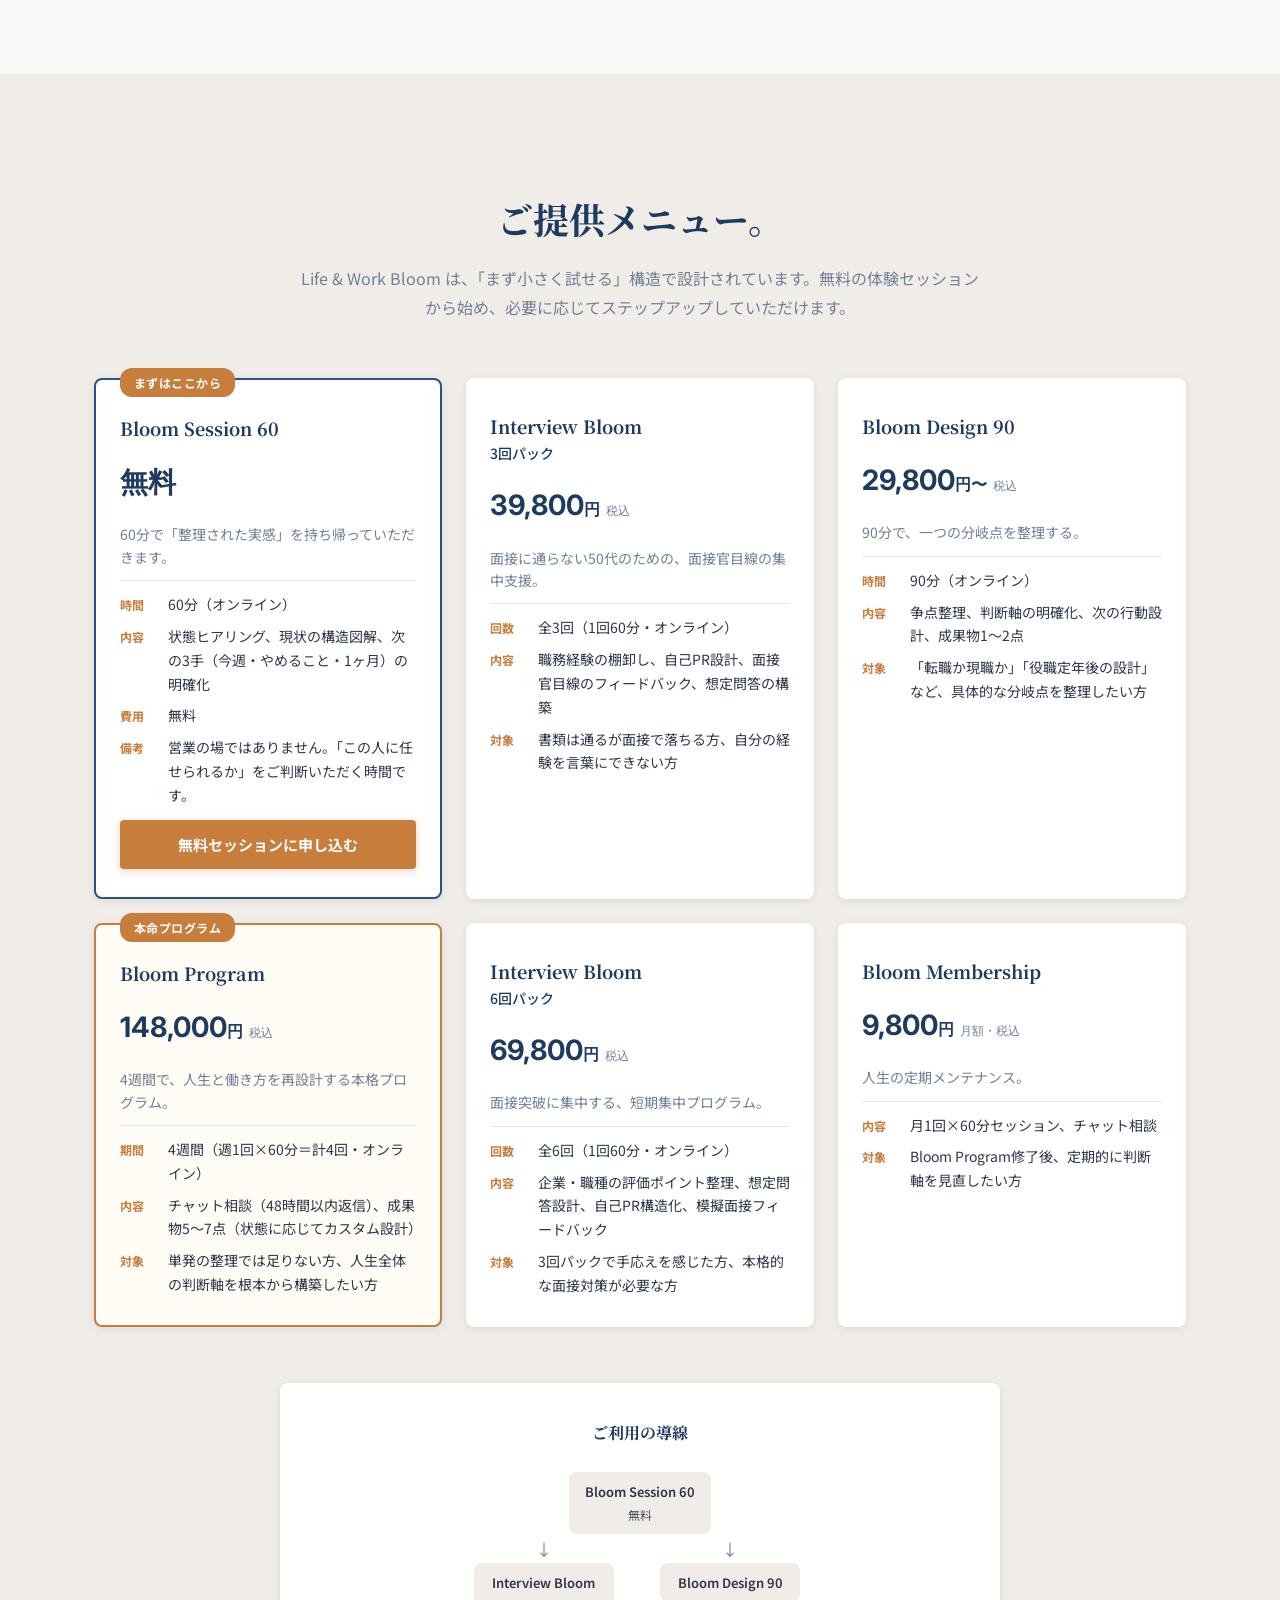
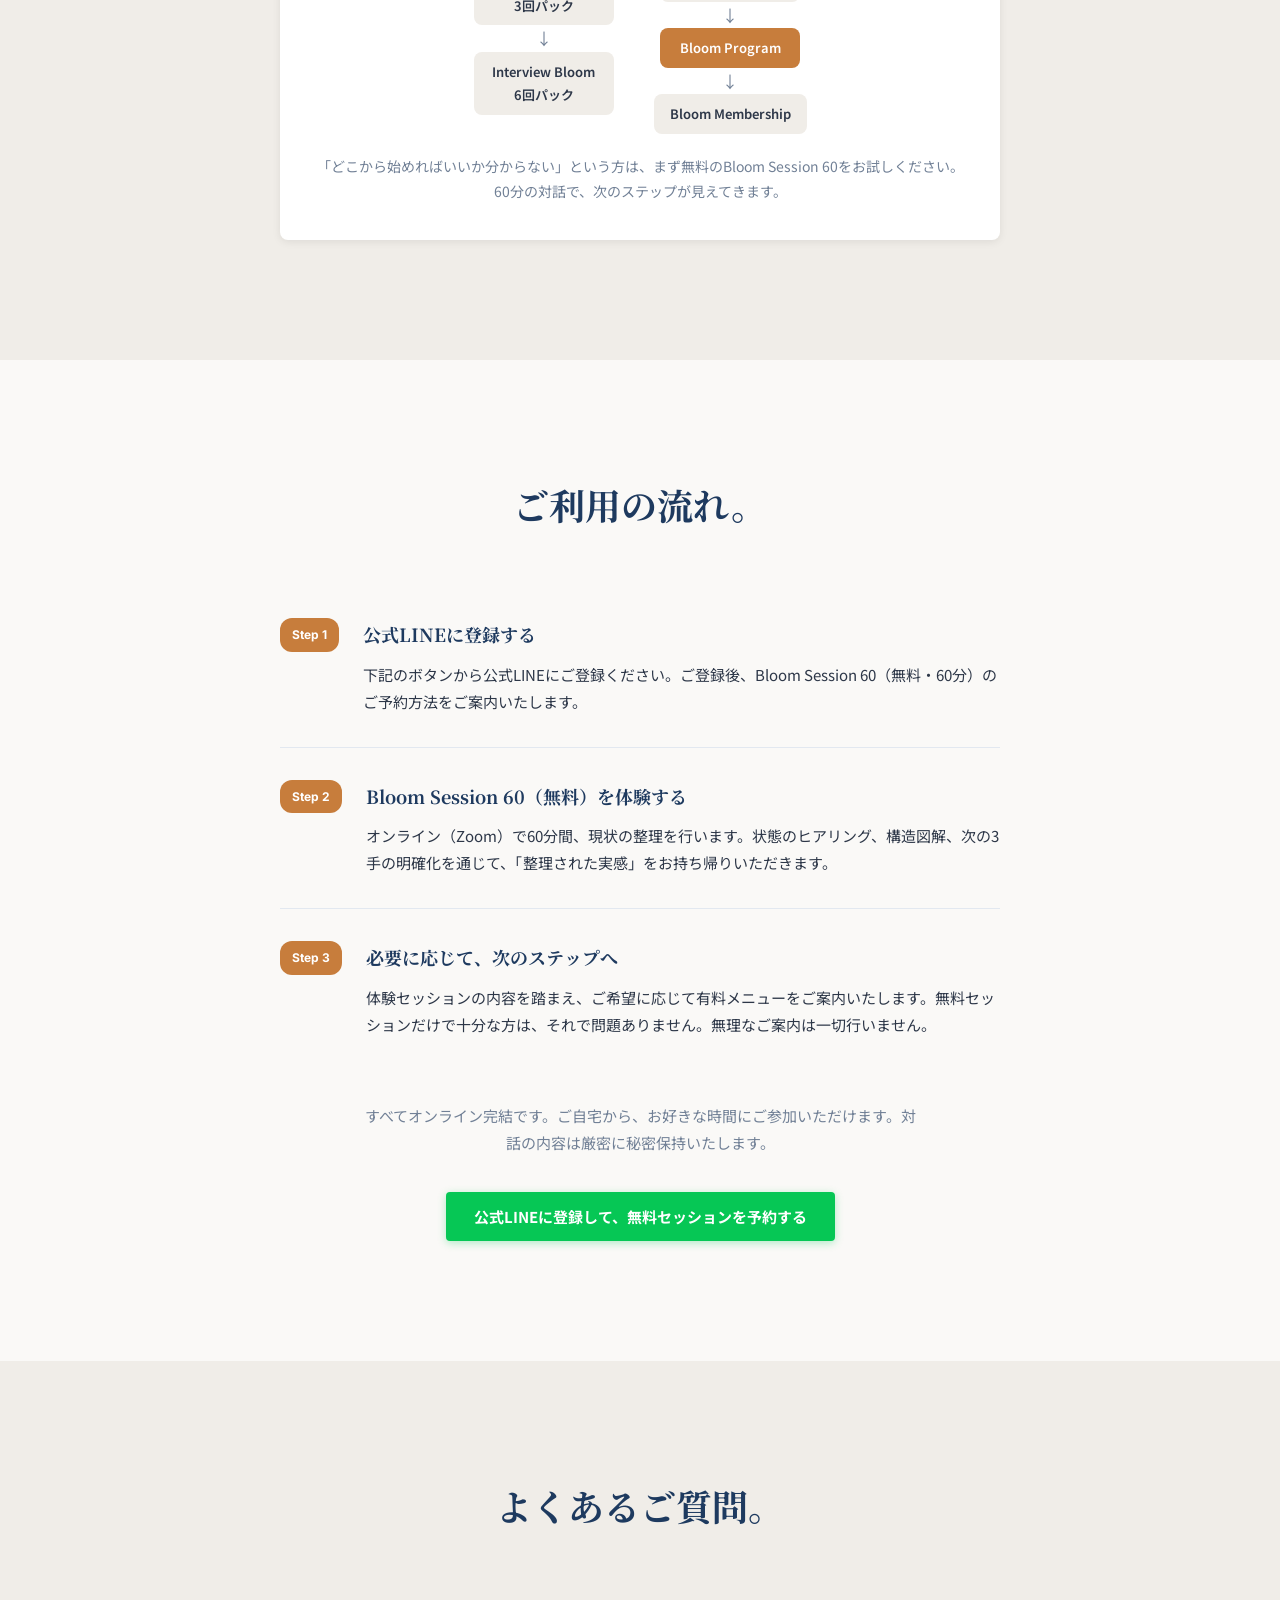
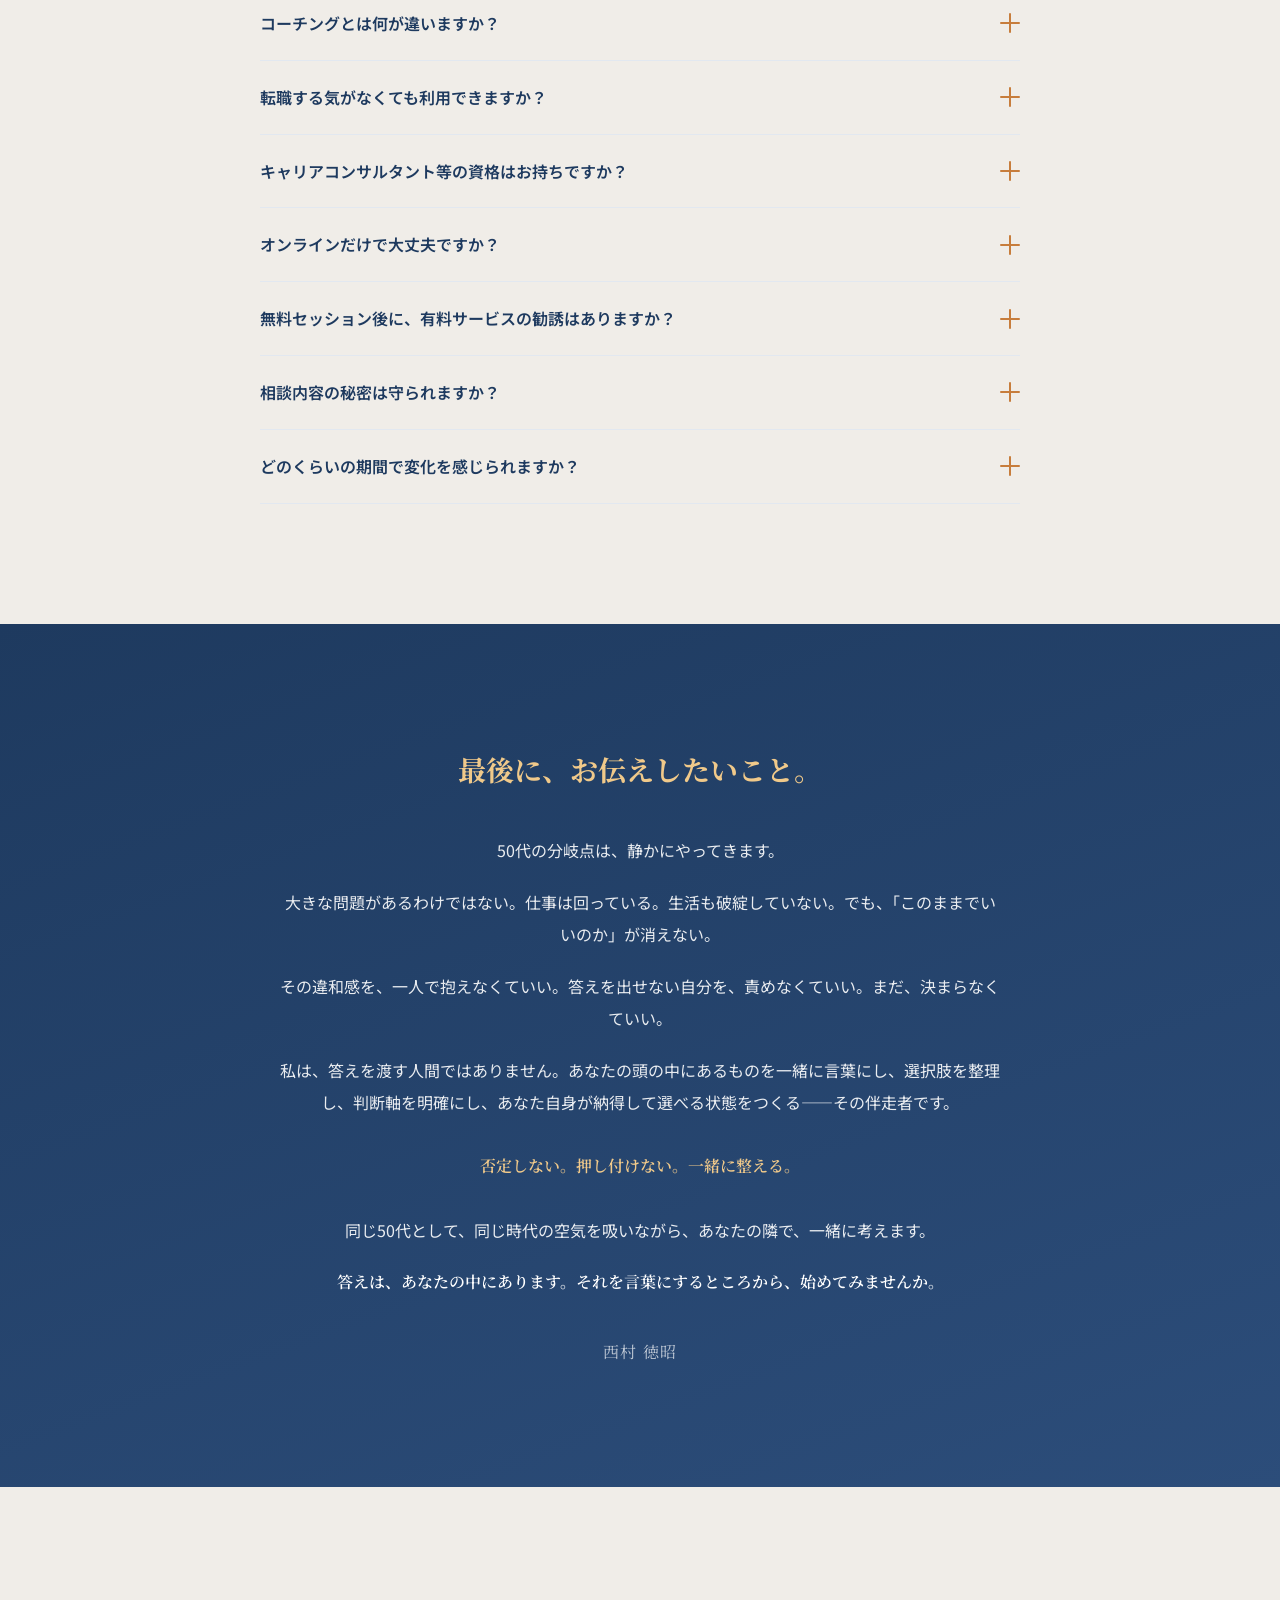
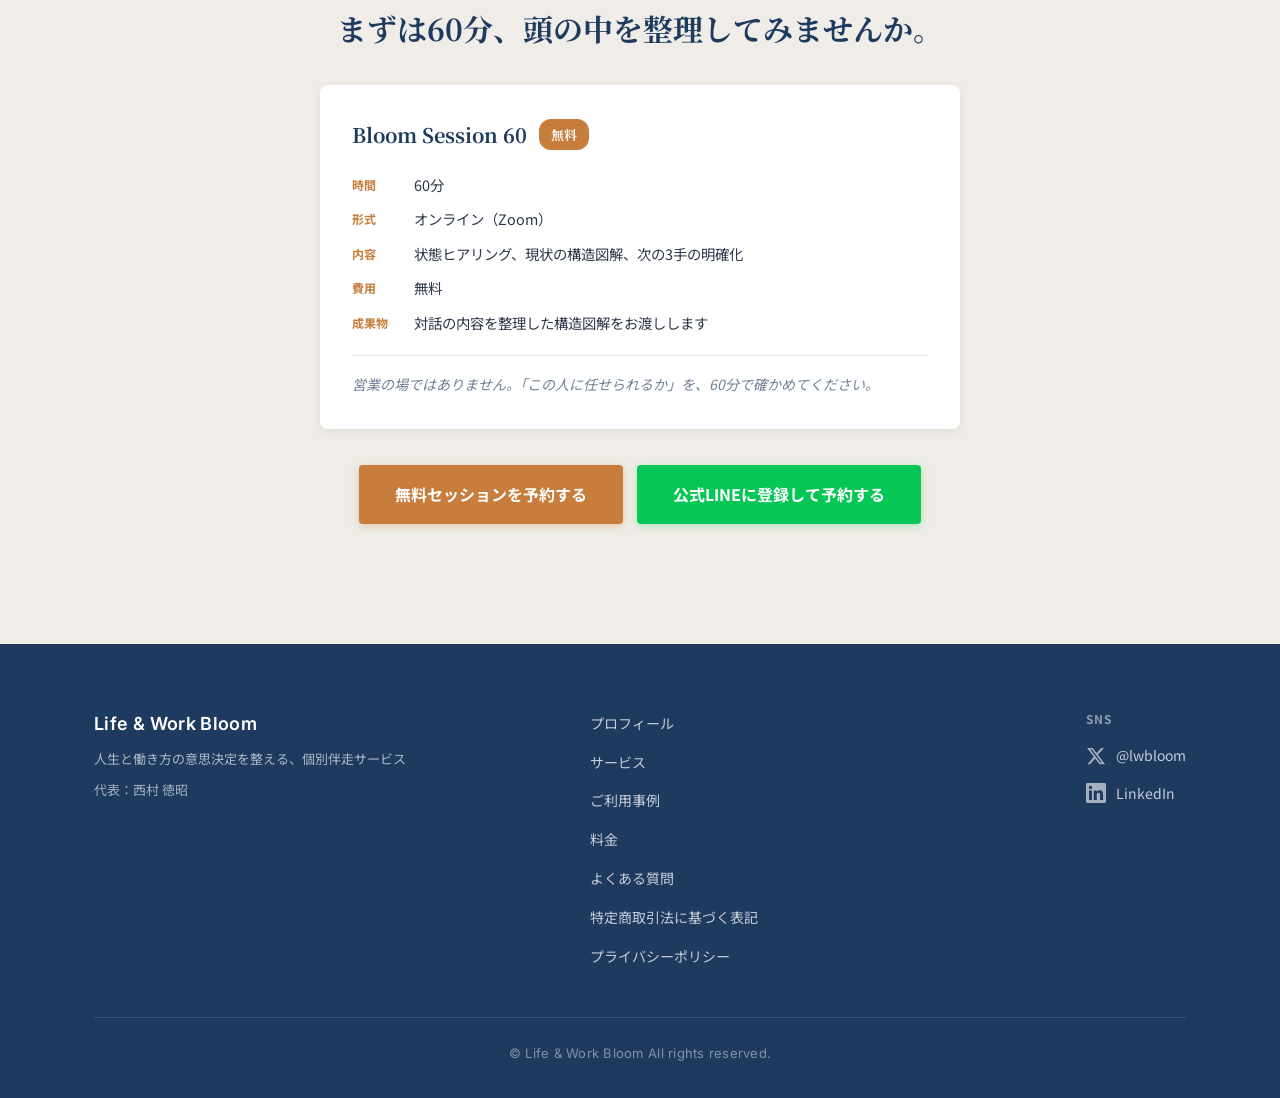
==== commit 0fa016f4: "fix: トップページのプロフィール写真をプレースホルダーから実画像に差し替え Co-Authored-By: Claude Sonnet 4.6 <noreply@anthropic.com>" ====
--- a/index.html
+++ b/index.html
@@ -1,6 +1,14 @@
 <!DOCTYPE html>
 <html lang="ja">
 <head>
+  <!-- Google tag (gtag.js) -->
+  <script async src="https://www.googletagmanager.com/gtag/js?id=G-DV33L164MY"></script>
+  <script>
+    window.dataLayer = window.dataLayer || [];
+    function gtag(){dataLayer.push(arguments);}
+    gtag('js', new Date());
+    gtag('config', 'G-DV33L164MY');
+  </script>
   <meta charset="UTF-8">
   <meta name="viewport" content="width=device-width, initial-scale=1.0">
   <title>Life & Work Bloom｜50代の分岐点に特化した個別伴走サービス</title>
@@ -354,8 +362,8 @@
         </div>
         <div class="about-content">
           <div class="about-profile fade-in">
-            <div class="about-photo-placeholder" aria-label="西村徳昭 プロフィール写真">
-              <span>西村 徳昭</span>
+            <div class="about-photo-wrapper">
+              <img src="images/Profile.png" alt="西村 徳昭 プロフィール写真" class="about-photo" width="200" height="200">
             </div>
             <div class="about-name-block">
               <p class="about-name-kana">にしむら のりあき</p>
--- a/css/styles.css
+++ b/css/styles.css
@@ -807,20 +807,22 @@
   text-align: center;
 }
 
-.about-photo-placeholder {
+.about-photo-wrapper {
   width: 200px;
   height: 200px;
   border-radius: 50%;
-  background: linear-gradient(135deg, var(--color-primary), var(--color-secondary));
-  display: flex;
-  align-items: center;
-  justify-content: center;
-  color: var(--color-white);
-  font-family: var(--font-serif);
-  font-size: 1.125rem;
-  font-weight: 700;
   border: 4px solid var(--color-accent);
   box-shadow: 0 4px 20px rgba(30, 58, 95, 0.25);
+  overflow: hidden;
+  flex-shrink: 0;
+}
+
+.about-photo {
+  width: 100%;
+  height: 100%;
+  object-fit: cover;
+  object-position: center 15%;
+  display: block;
 }
 
 .about-name-kana {
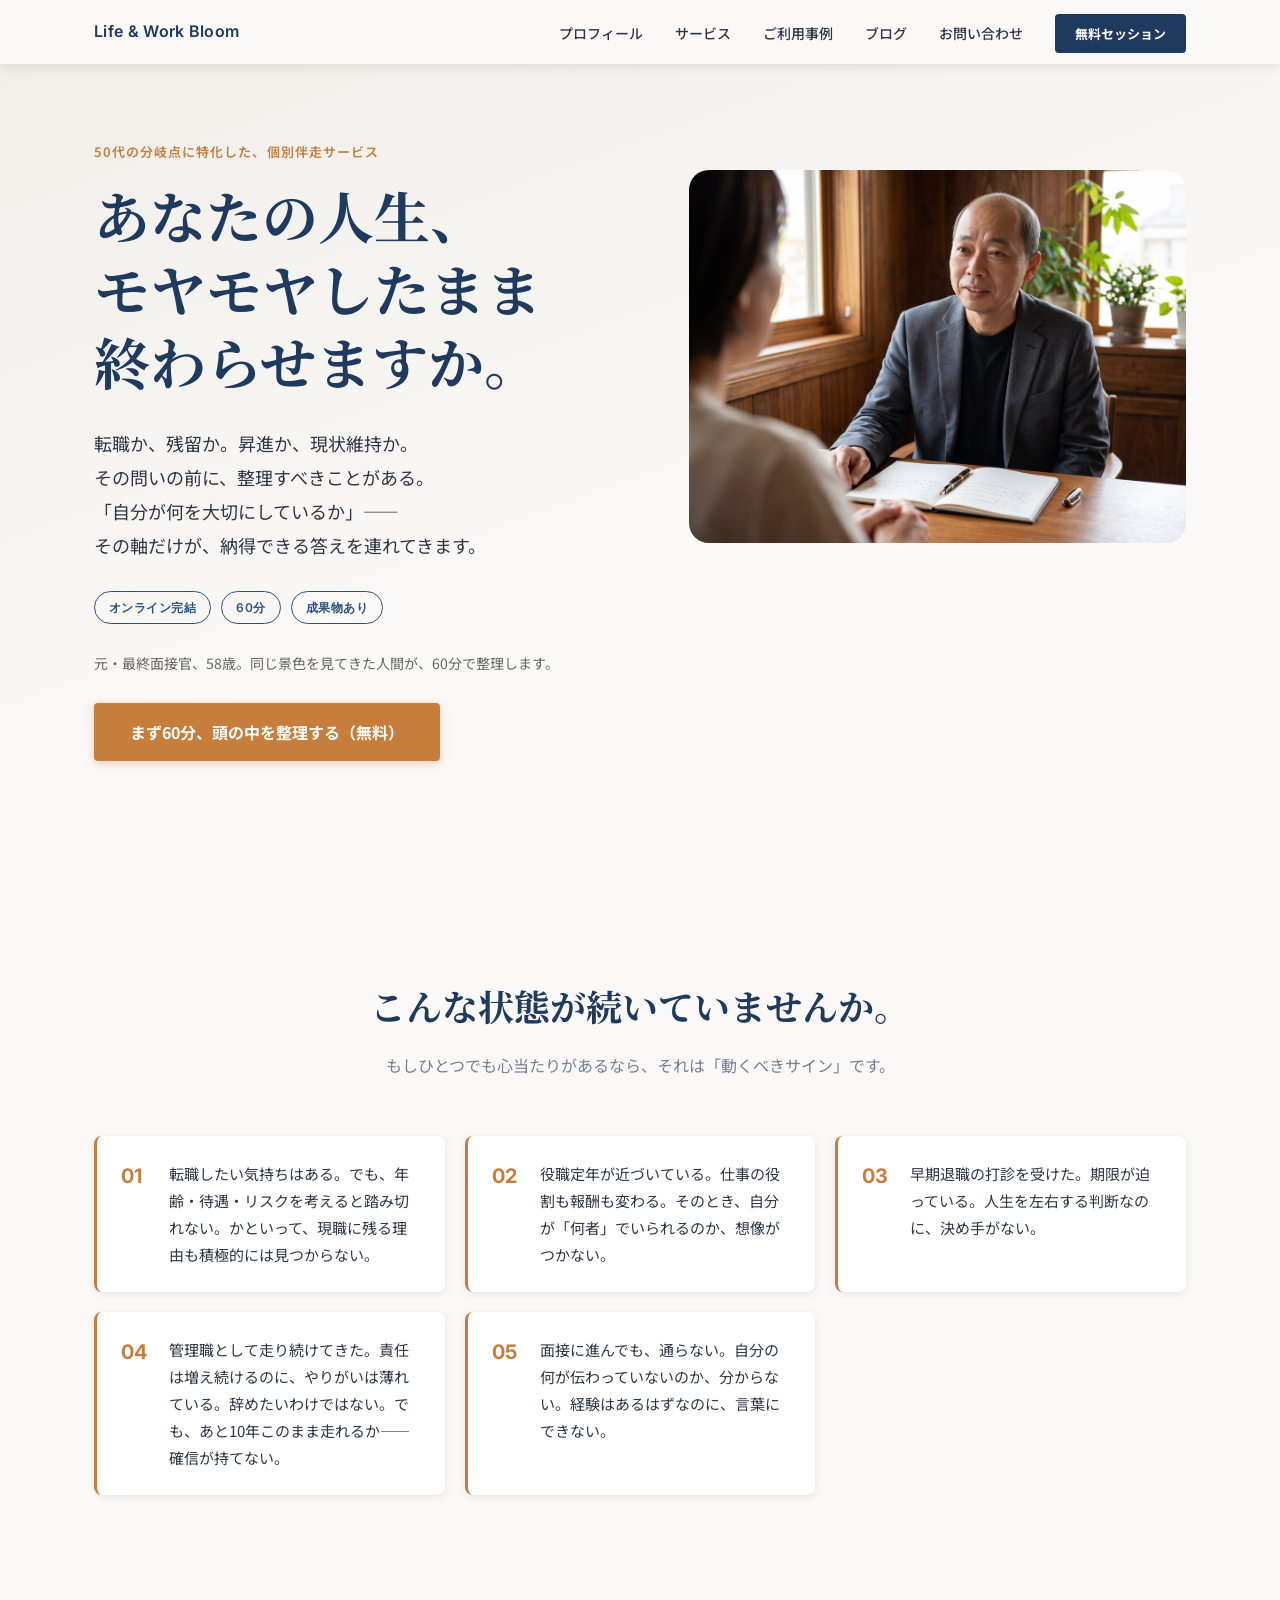
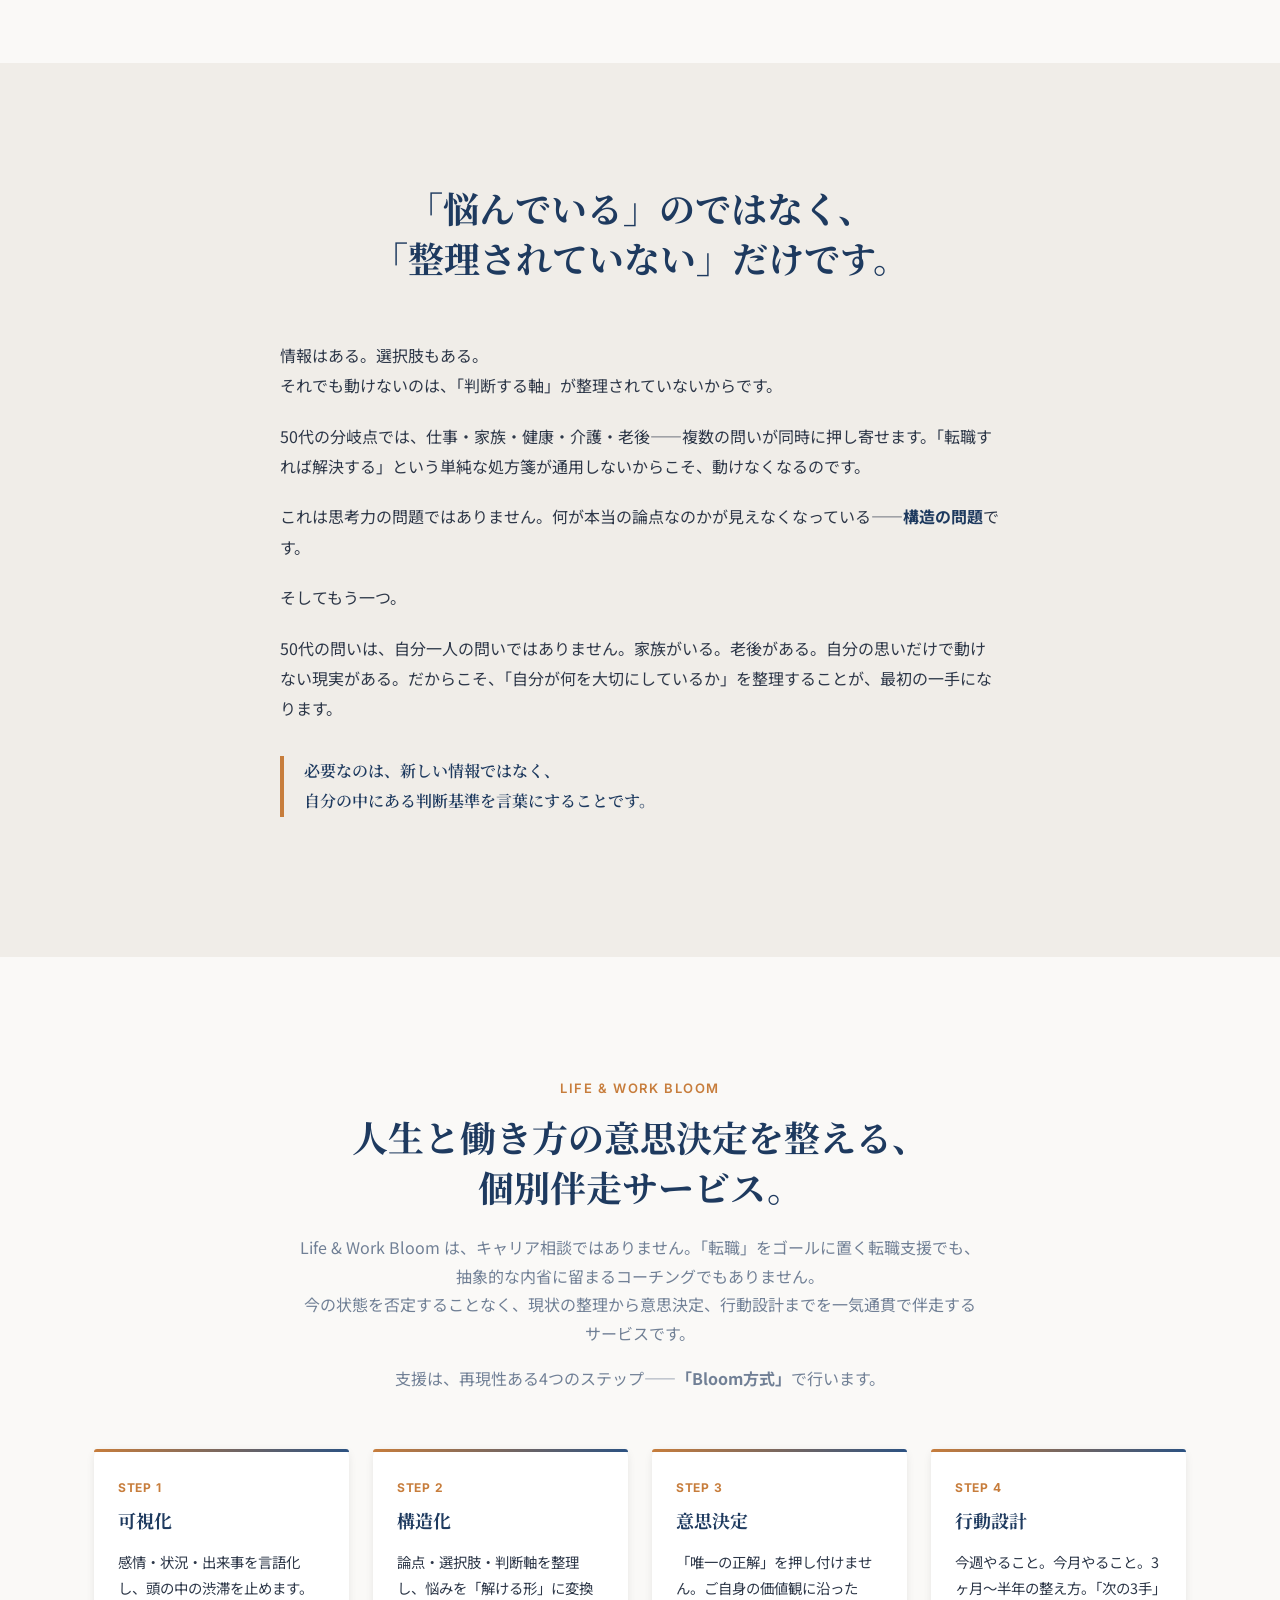
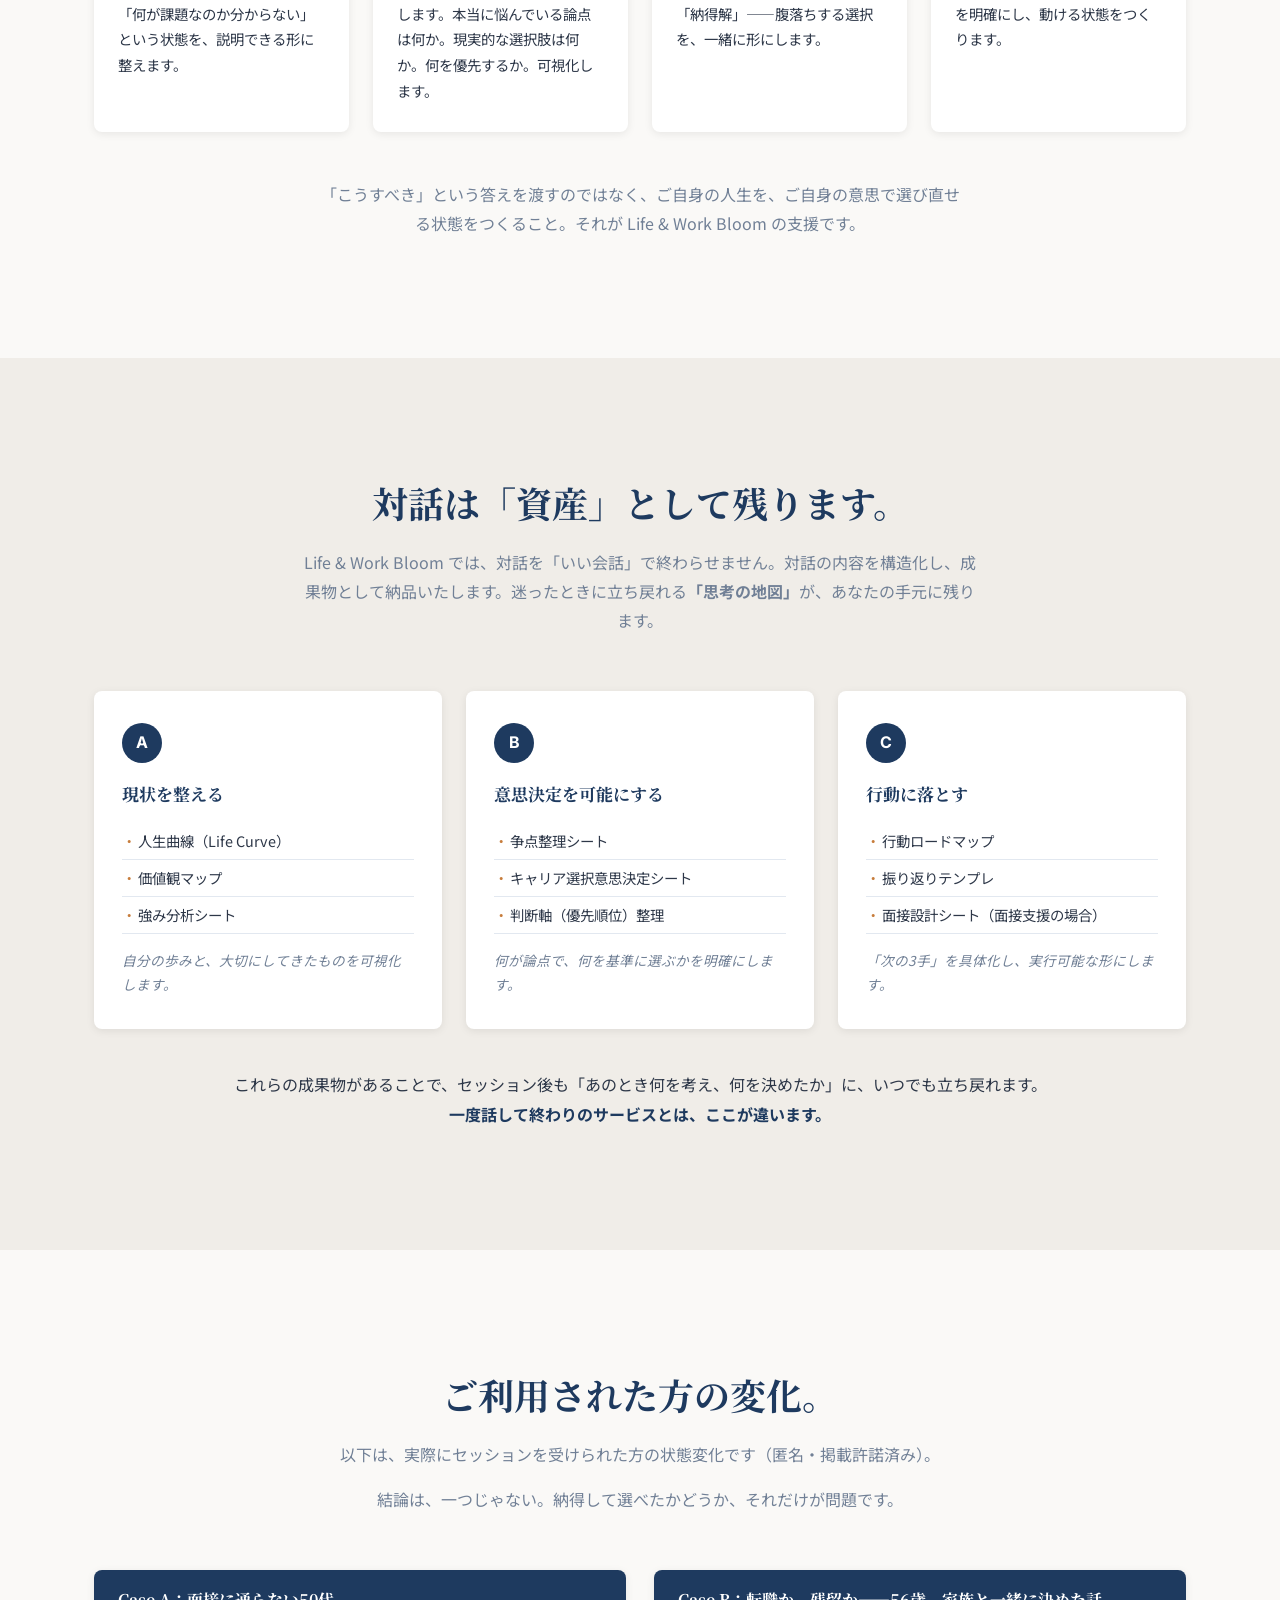
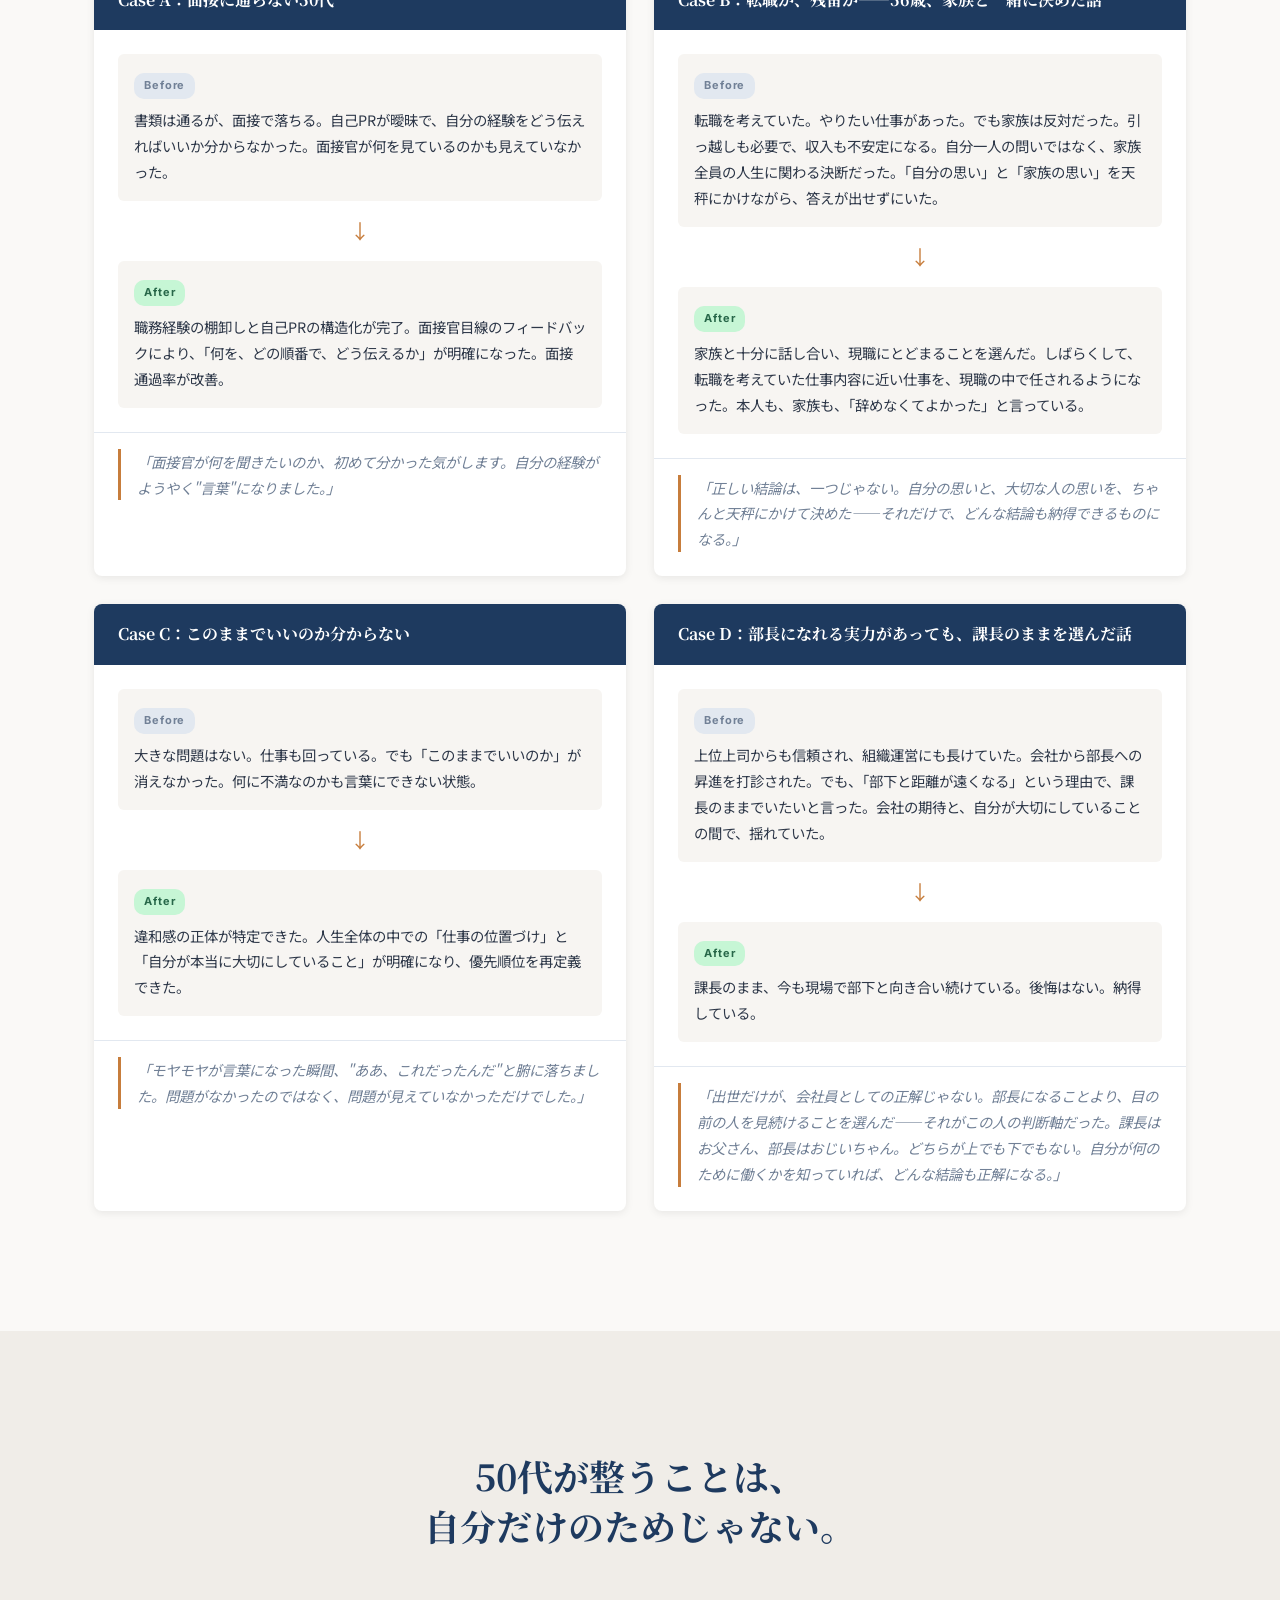
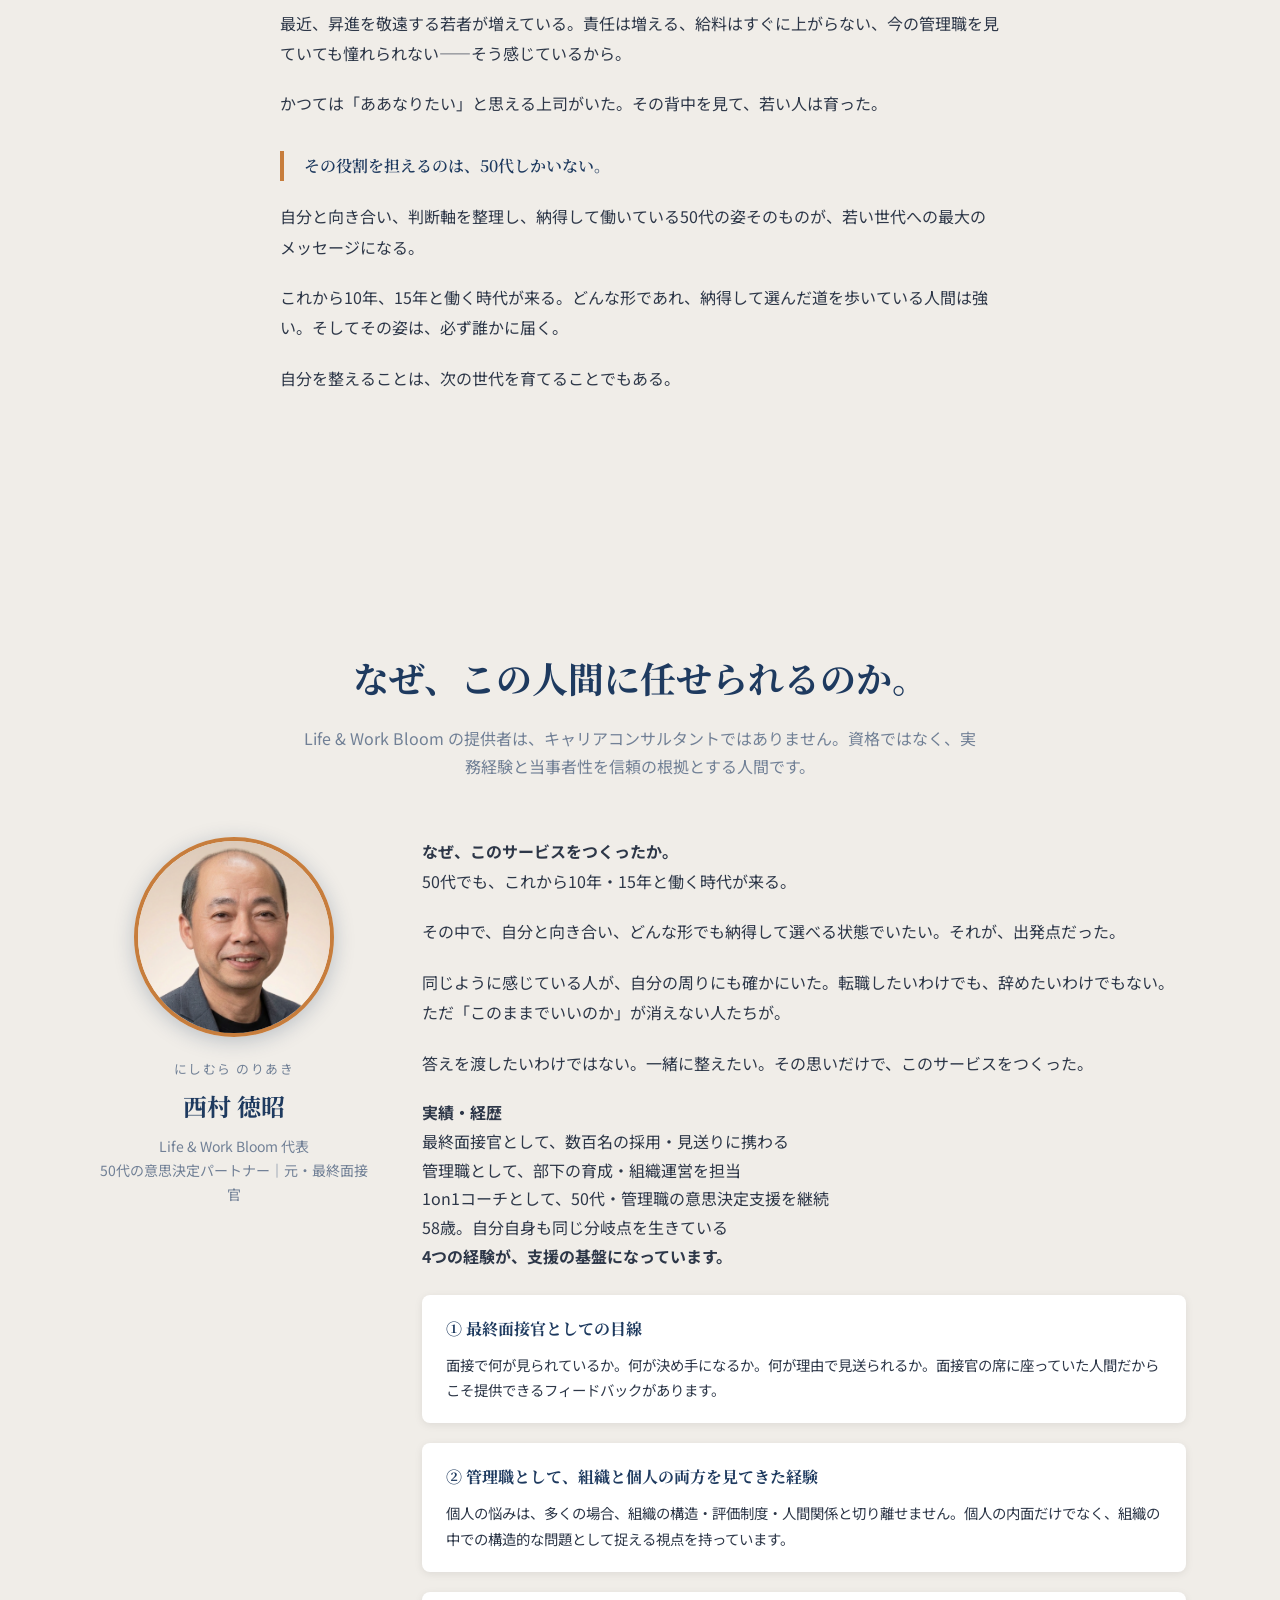
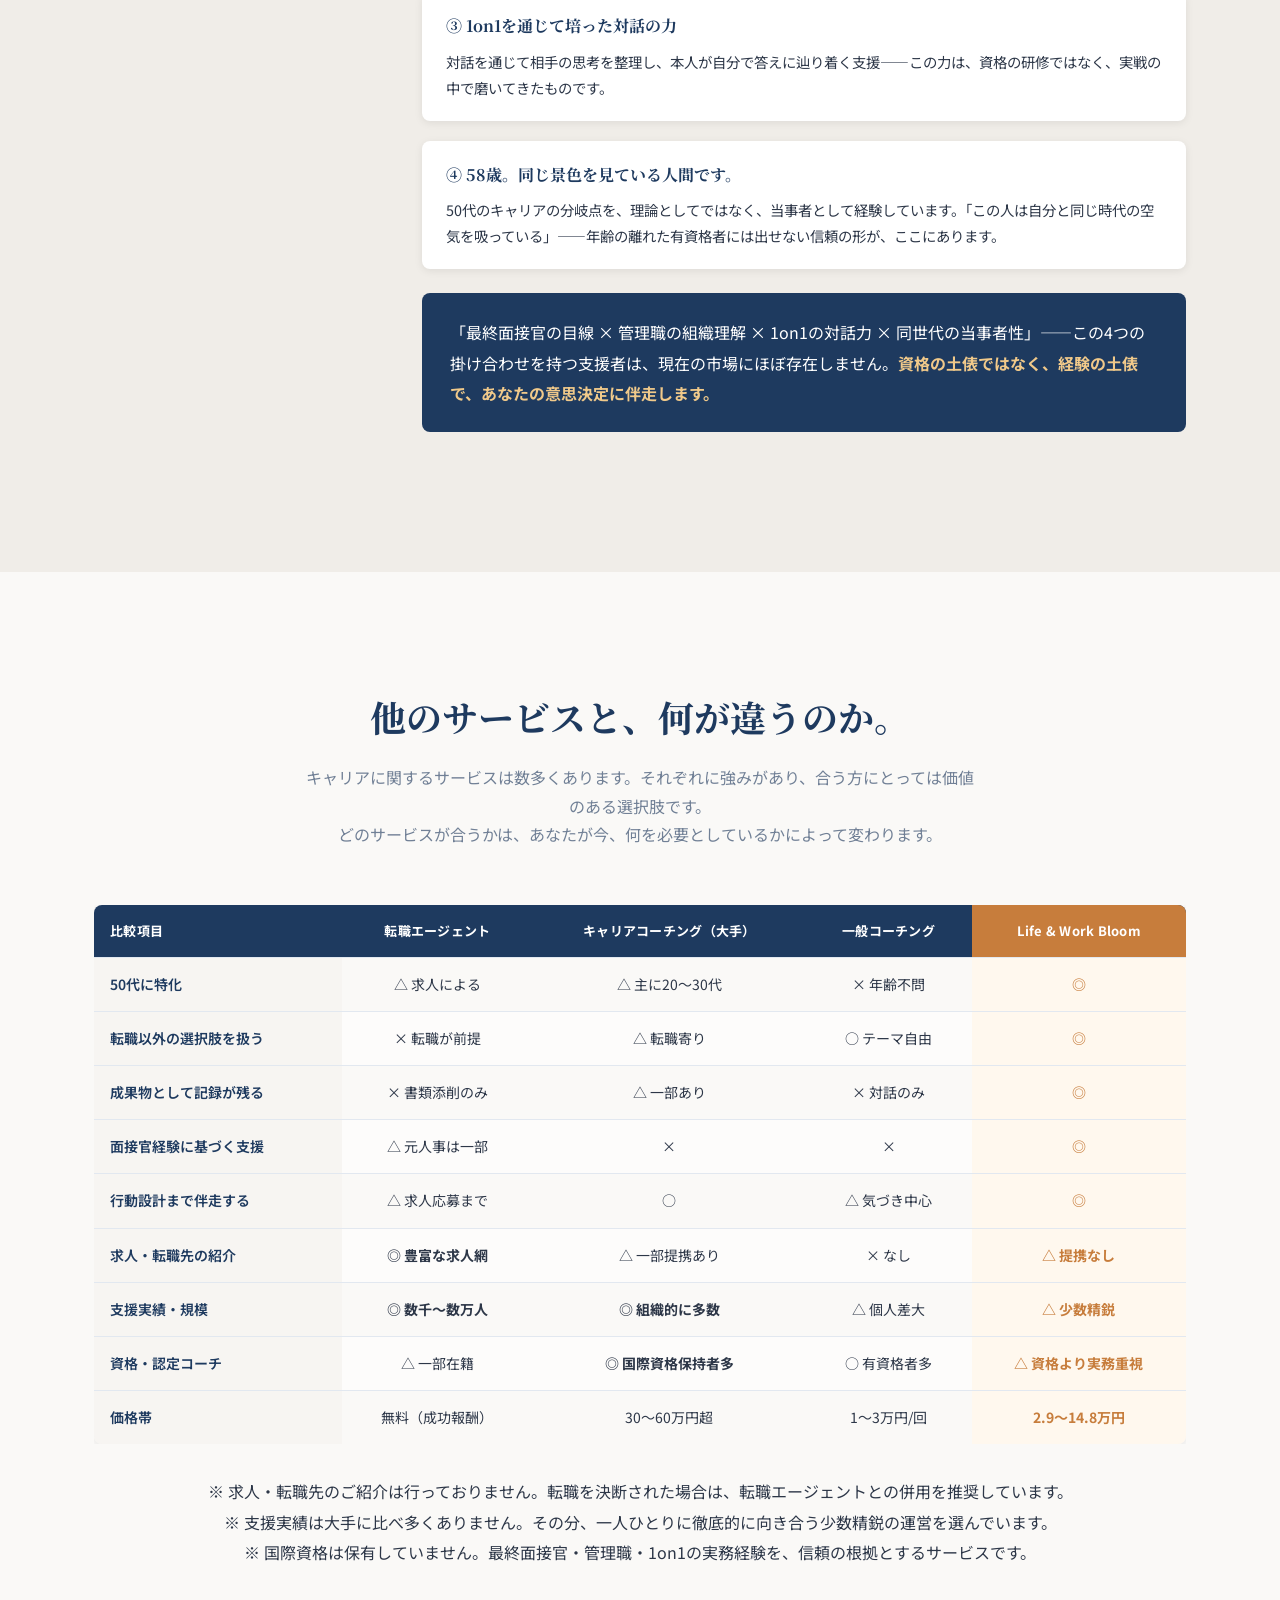
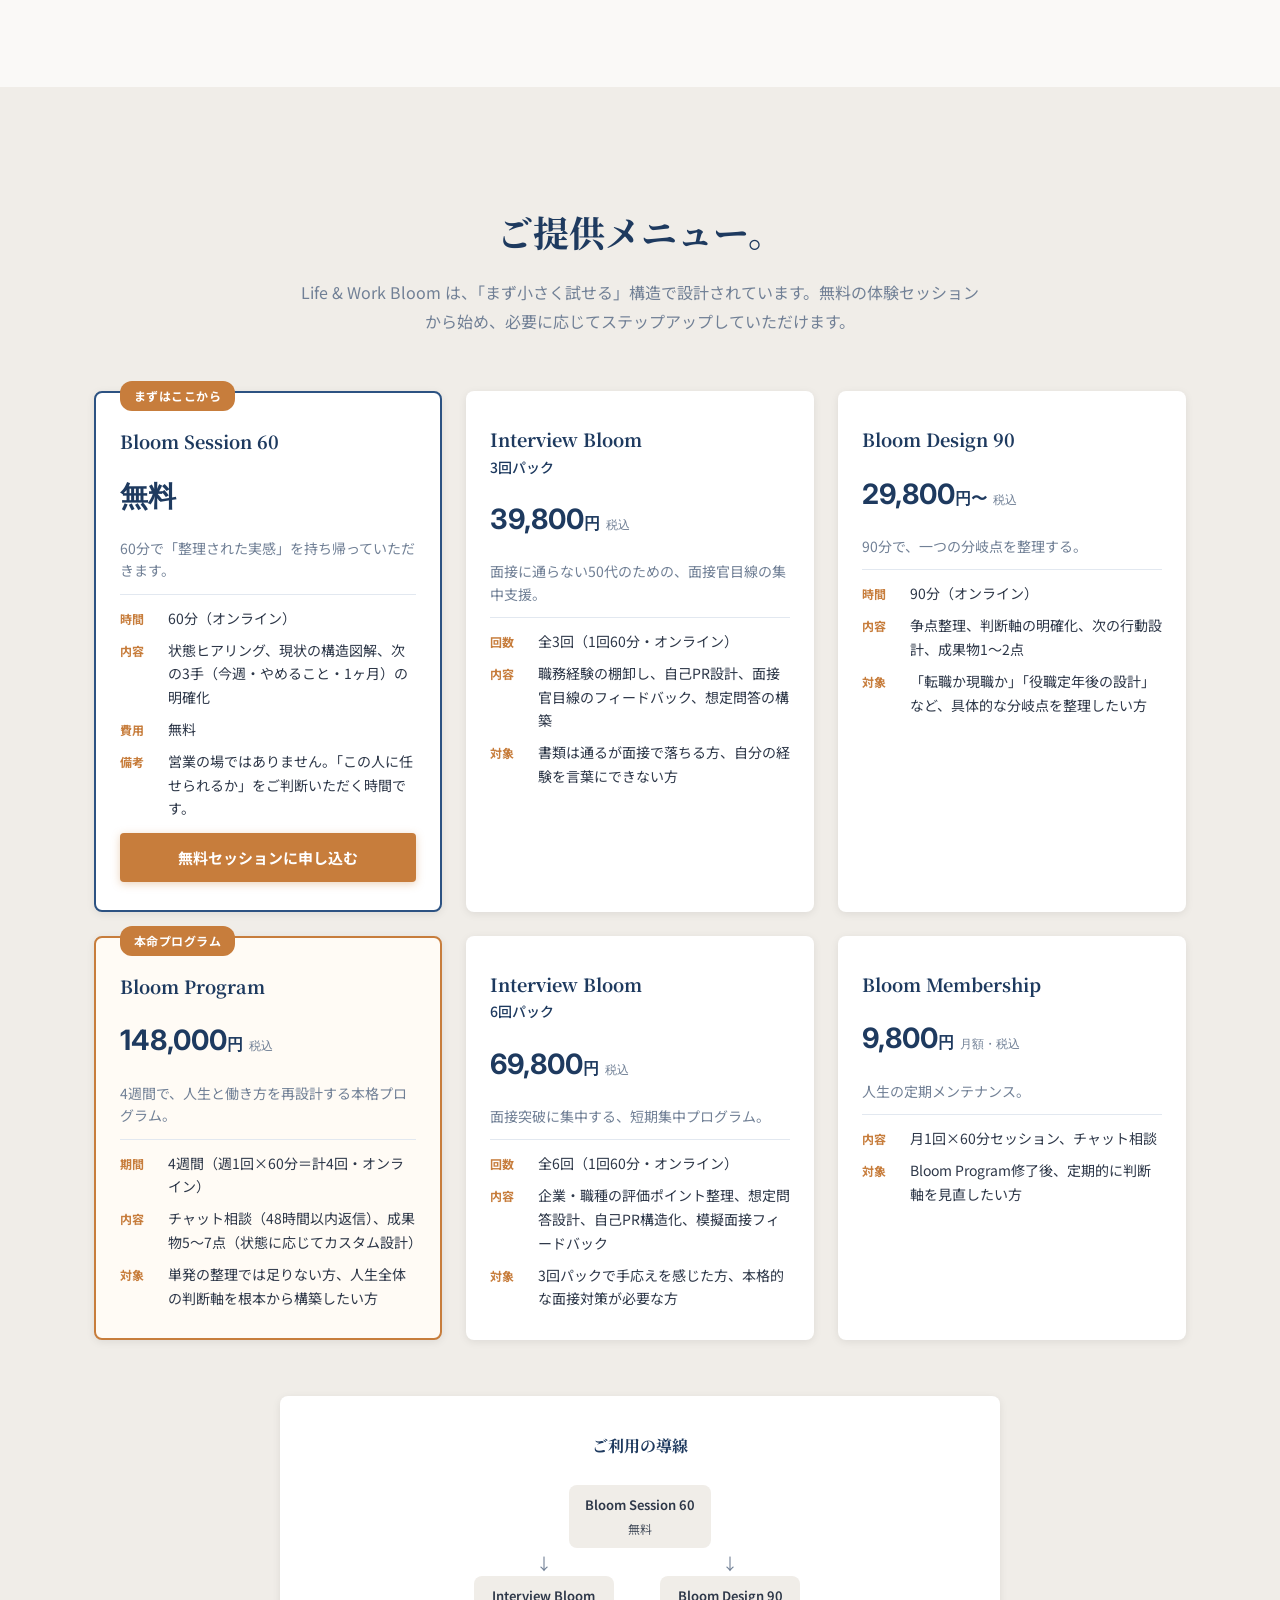
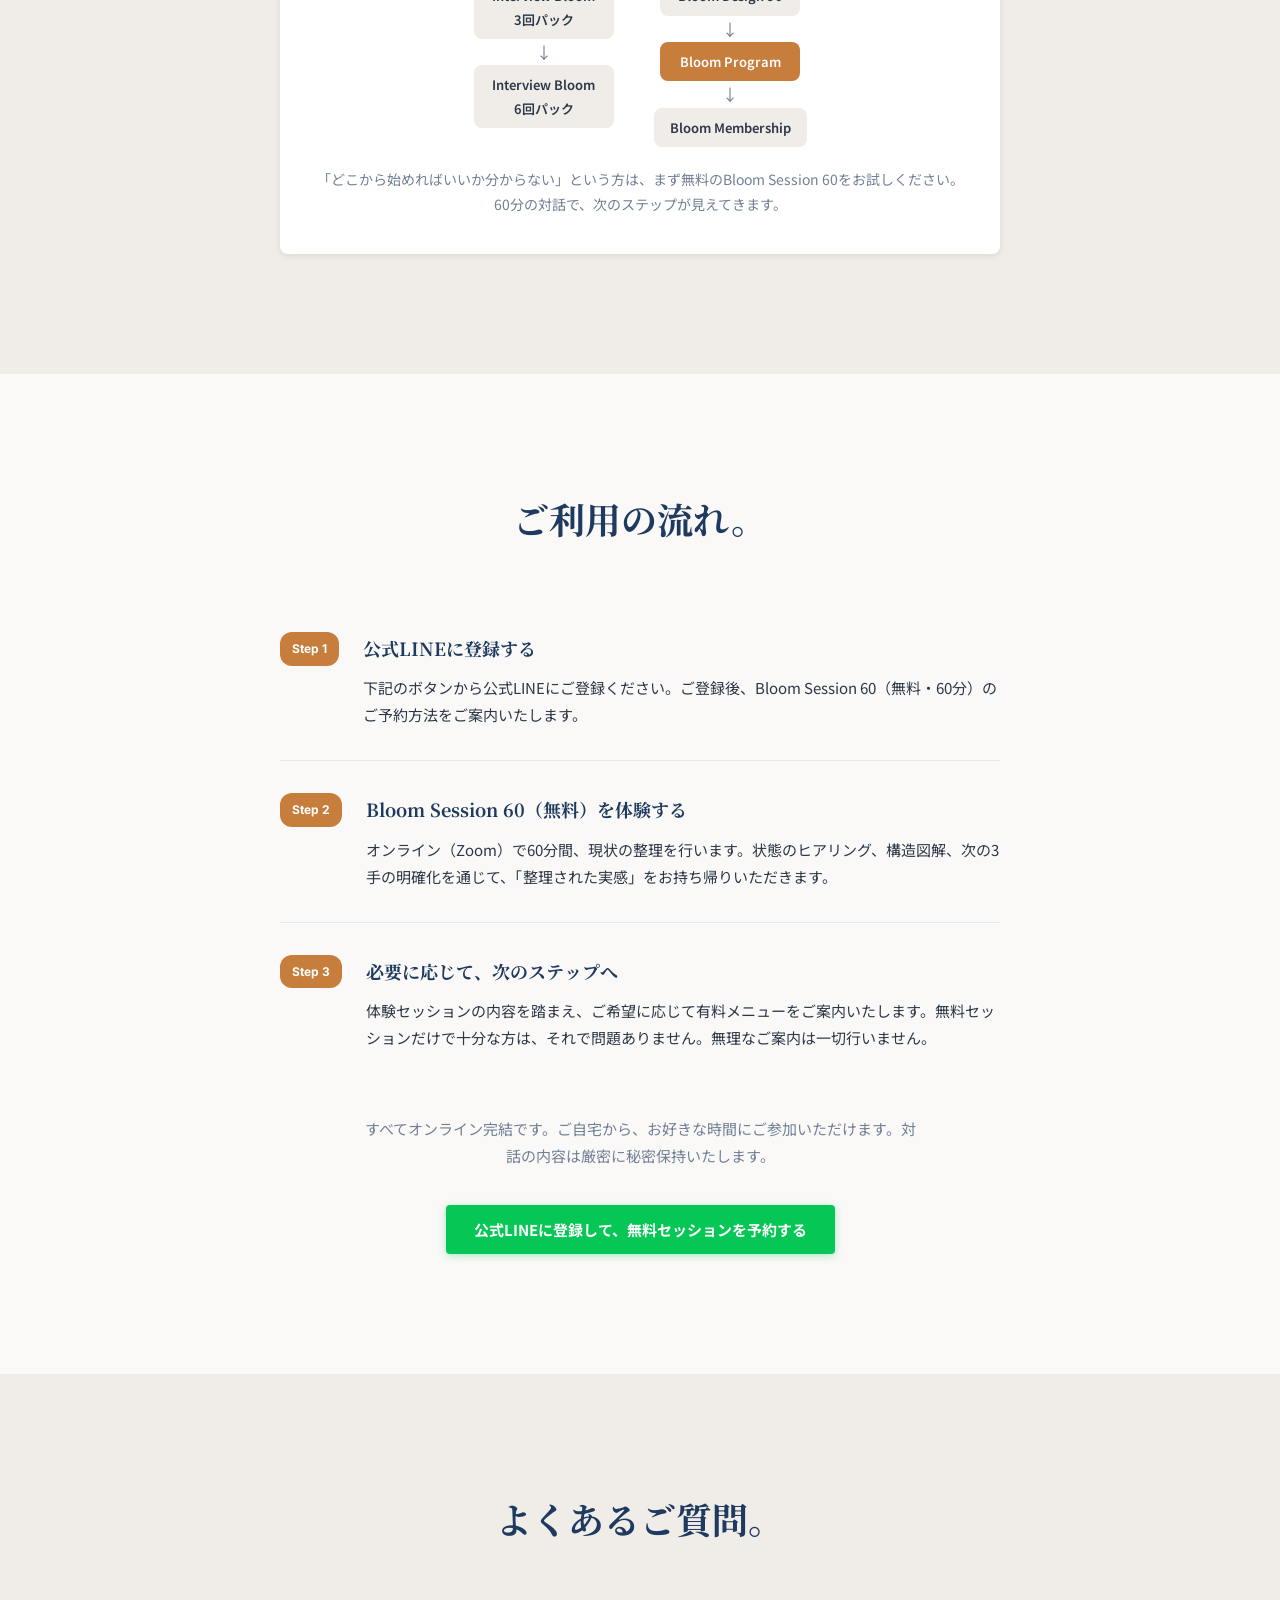
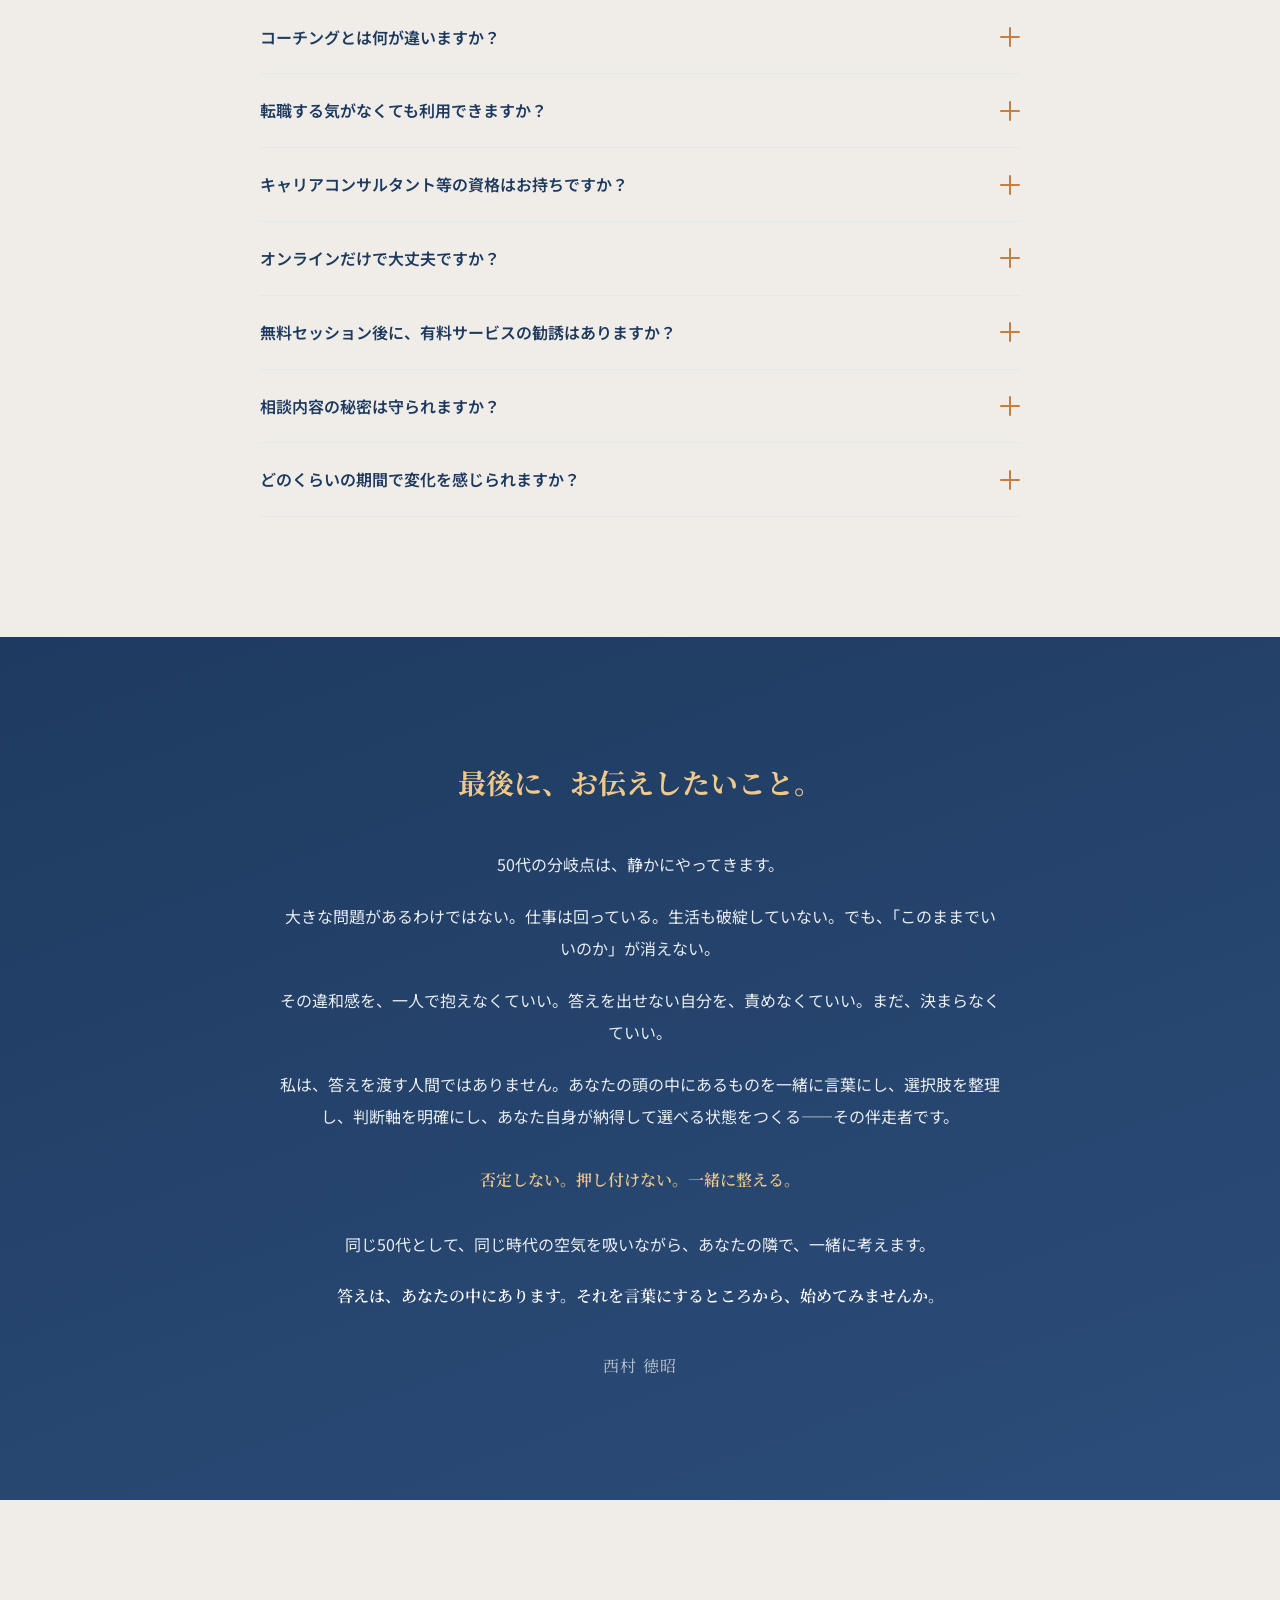
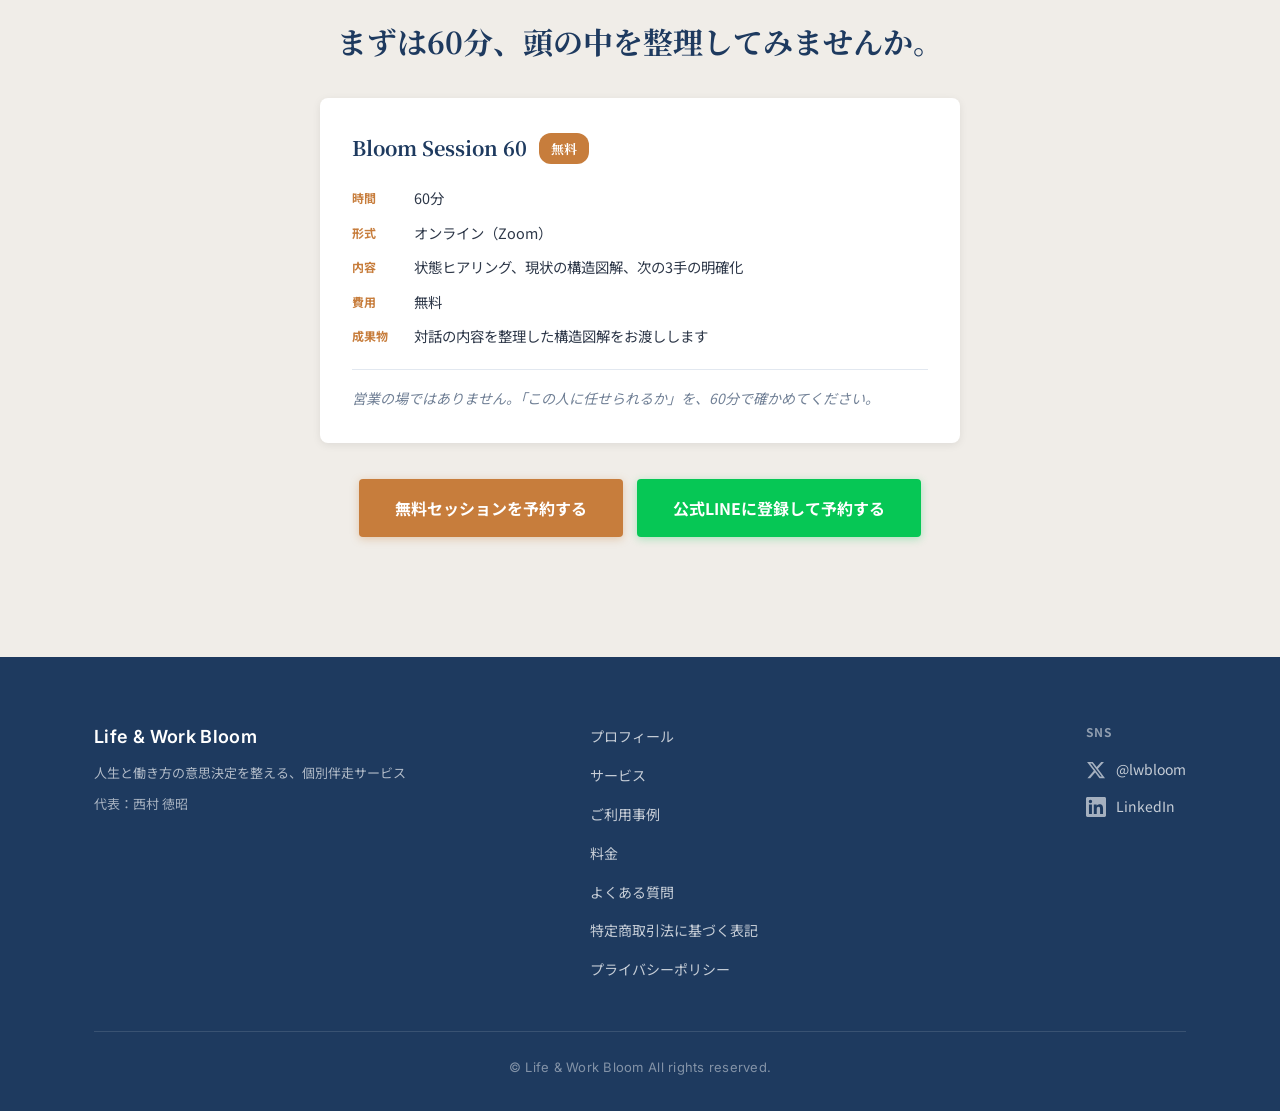
==== commit 24c8d348: "feat: ヒーローセクションに写真を追加・レイアウト最適化 - top.jpg（28MB PNGを615KBのJPEGに最適化、97%削減）をヒーローに配置 - テキスト52:写真48の横並びレイア" ====
--- a/index.html
+++ b/index.html
@@ -116,6 +116,9 @@
           <a href="https://forms.gle/2vtvnC5zq1N5pTdb9" class="btn btn-primary btn-lg" target="_blank" rel="noopener noreferrer">
             まず60分、頭の中を整理する（無料）
           </a>
+        </div>
+        <div class="hero-image fade-in">
+          <img src="images/top.jpg" alt="Life & Work Bloom イメージ" width="480" height="360" loading="eager" decoding="async">
         </div>
       </div>
     </section>
--- a/css/styles.css
+++ b/css/styles.css
@@ -401,11 +401,35 @@
 
 .hero-inner {
   display: flex;
-  justify-content: flex-start;
+  align-items: flex-start;
+  gap: 56px;
 }
 
 .hero-content {
-  max-width: 680px;
+  flex: 52 1 0%;
+  min-width: 0;
+}
+
+.hero-image {
+  display: none;
+  flex: 48 1 0%;
+  min-width: 0;
+}
+
+.hero-image img {
+  width: 100%;
+  aspect-ratio: 4 / 3;
+  object-fit: cover;
+  border-radius: 20px;
+  display: block;
+}
+
+@media (min-width: 768px) {
+  .hero-image {
+    display: block;
+    margin-top: 0;
+    padding-top: 30px;
+  }
 }
 
 .hero-eyebrow {
@@ -436,7 +460,14 @@
   display: flex;
   flex-wrap: wrap;
   gap: 10px;
-  margin-bottom: 36px;
+  margin-bottom: 28px;
+}
+
+.hero-note {
+  font-size: 0.875rem;
+  color: #666;
+  line-height: 1.6;
+  margin-bottom: 28px;
 }
 
 .badge {
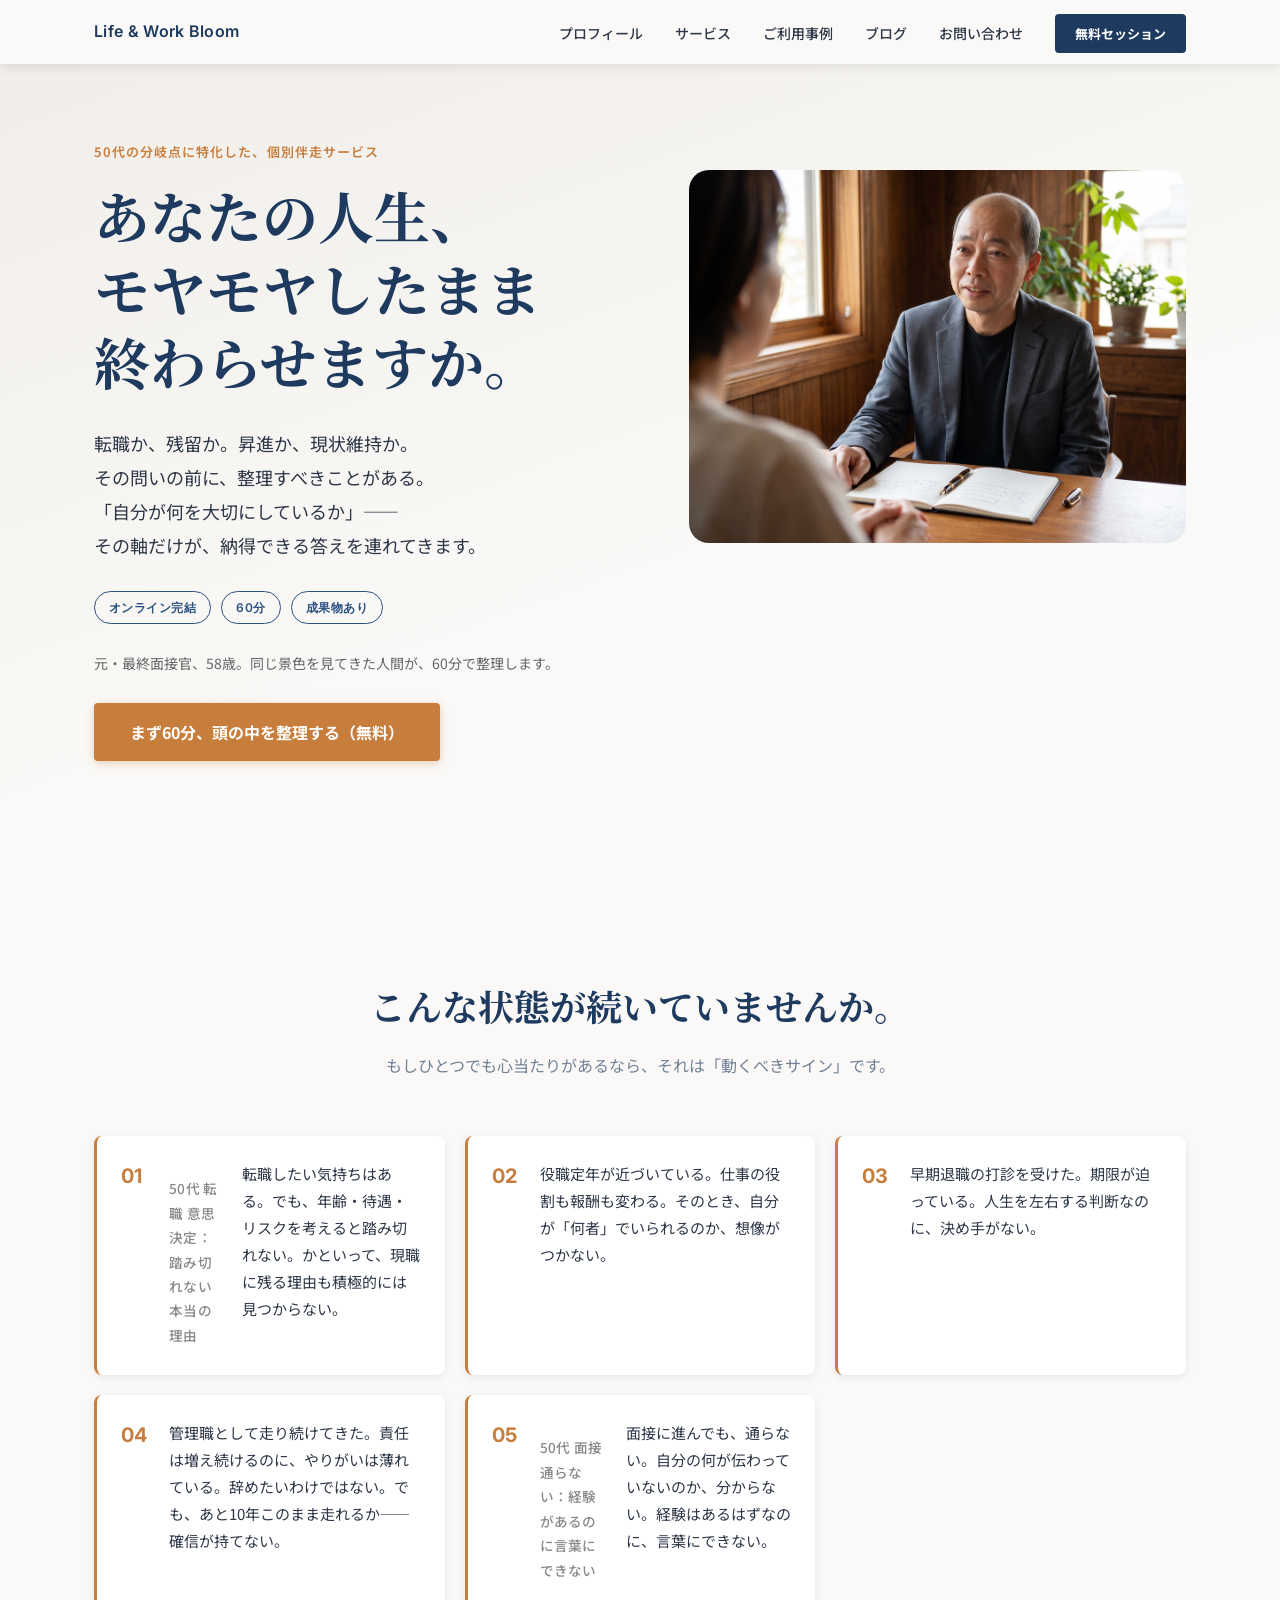
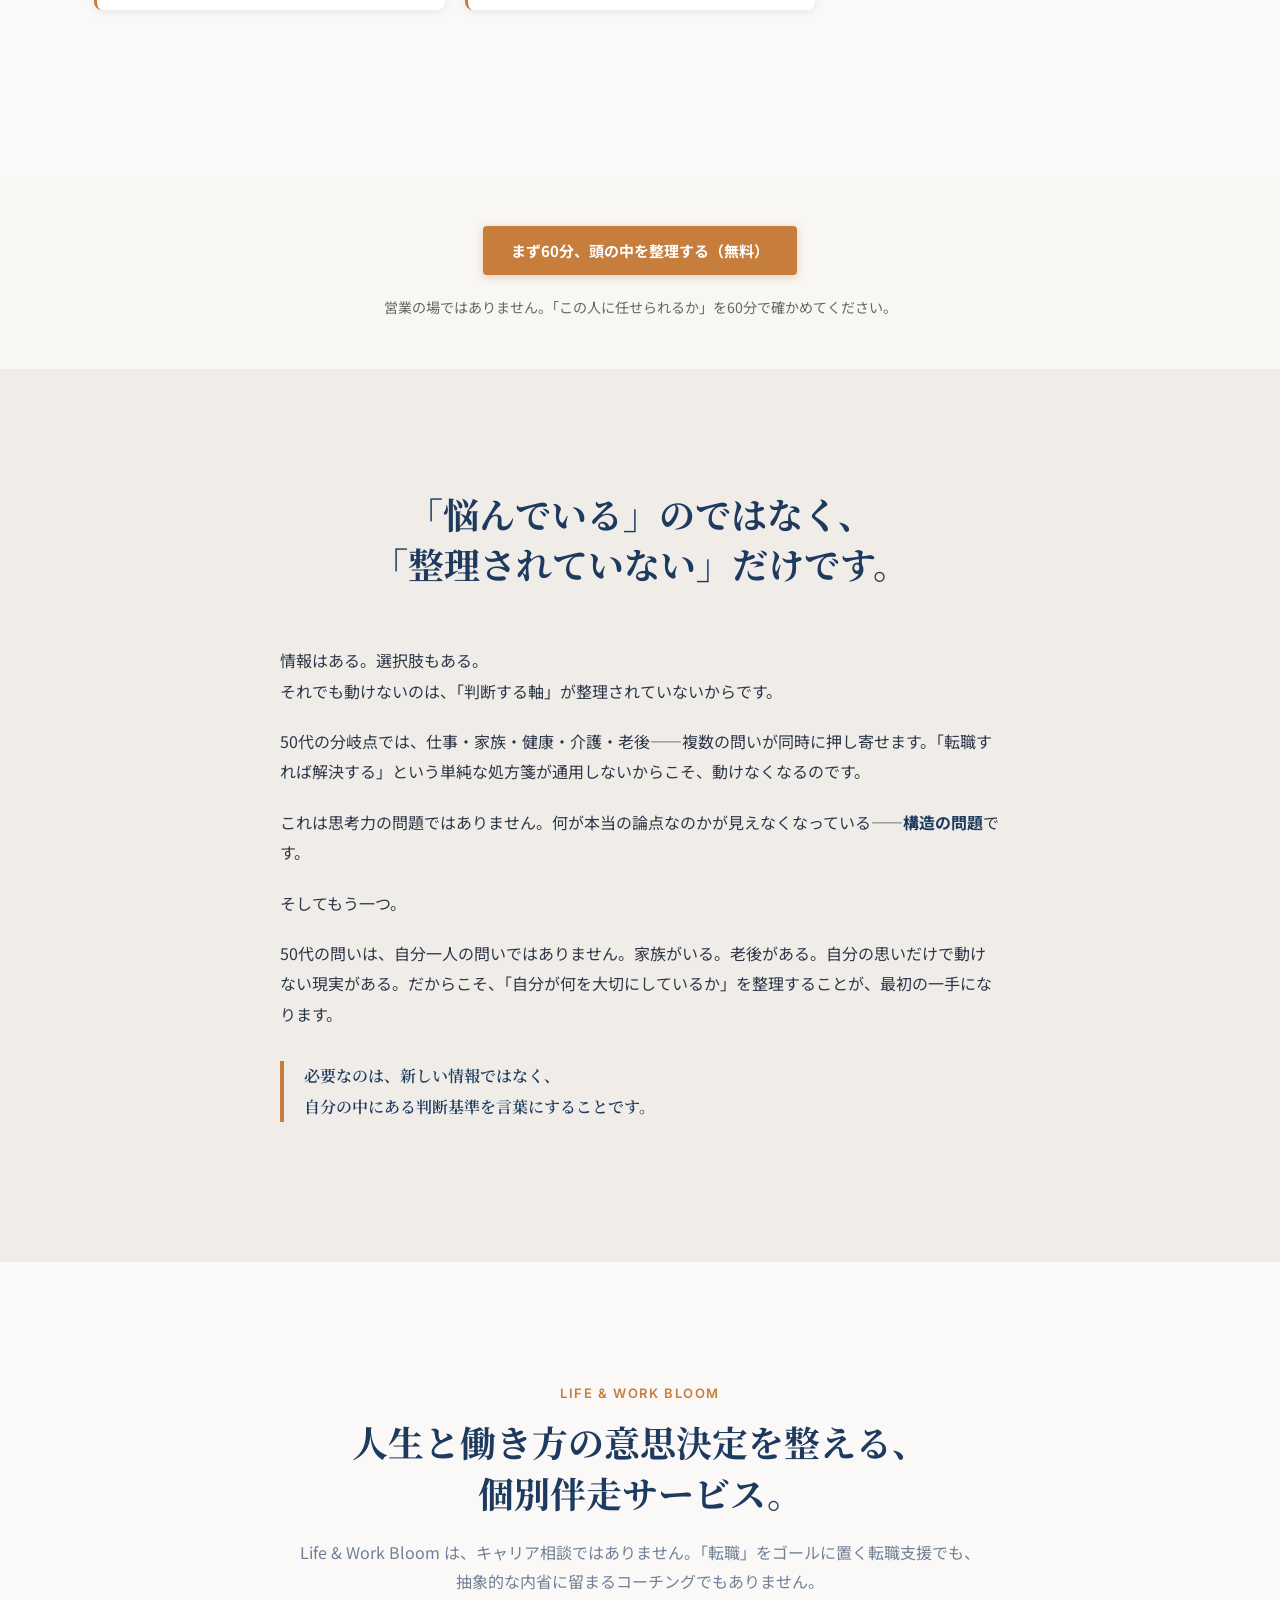
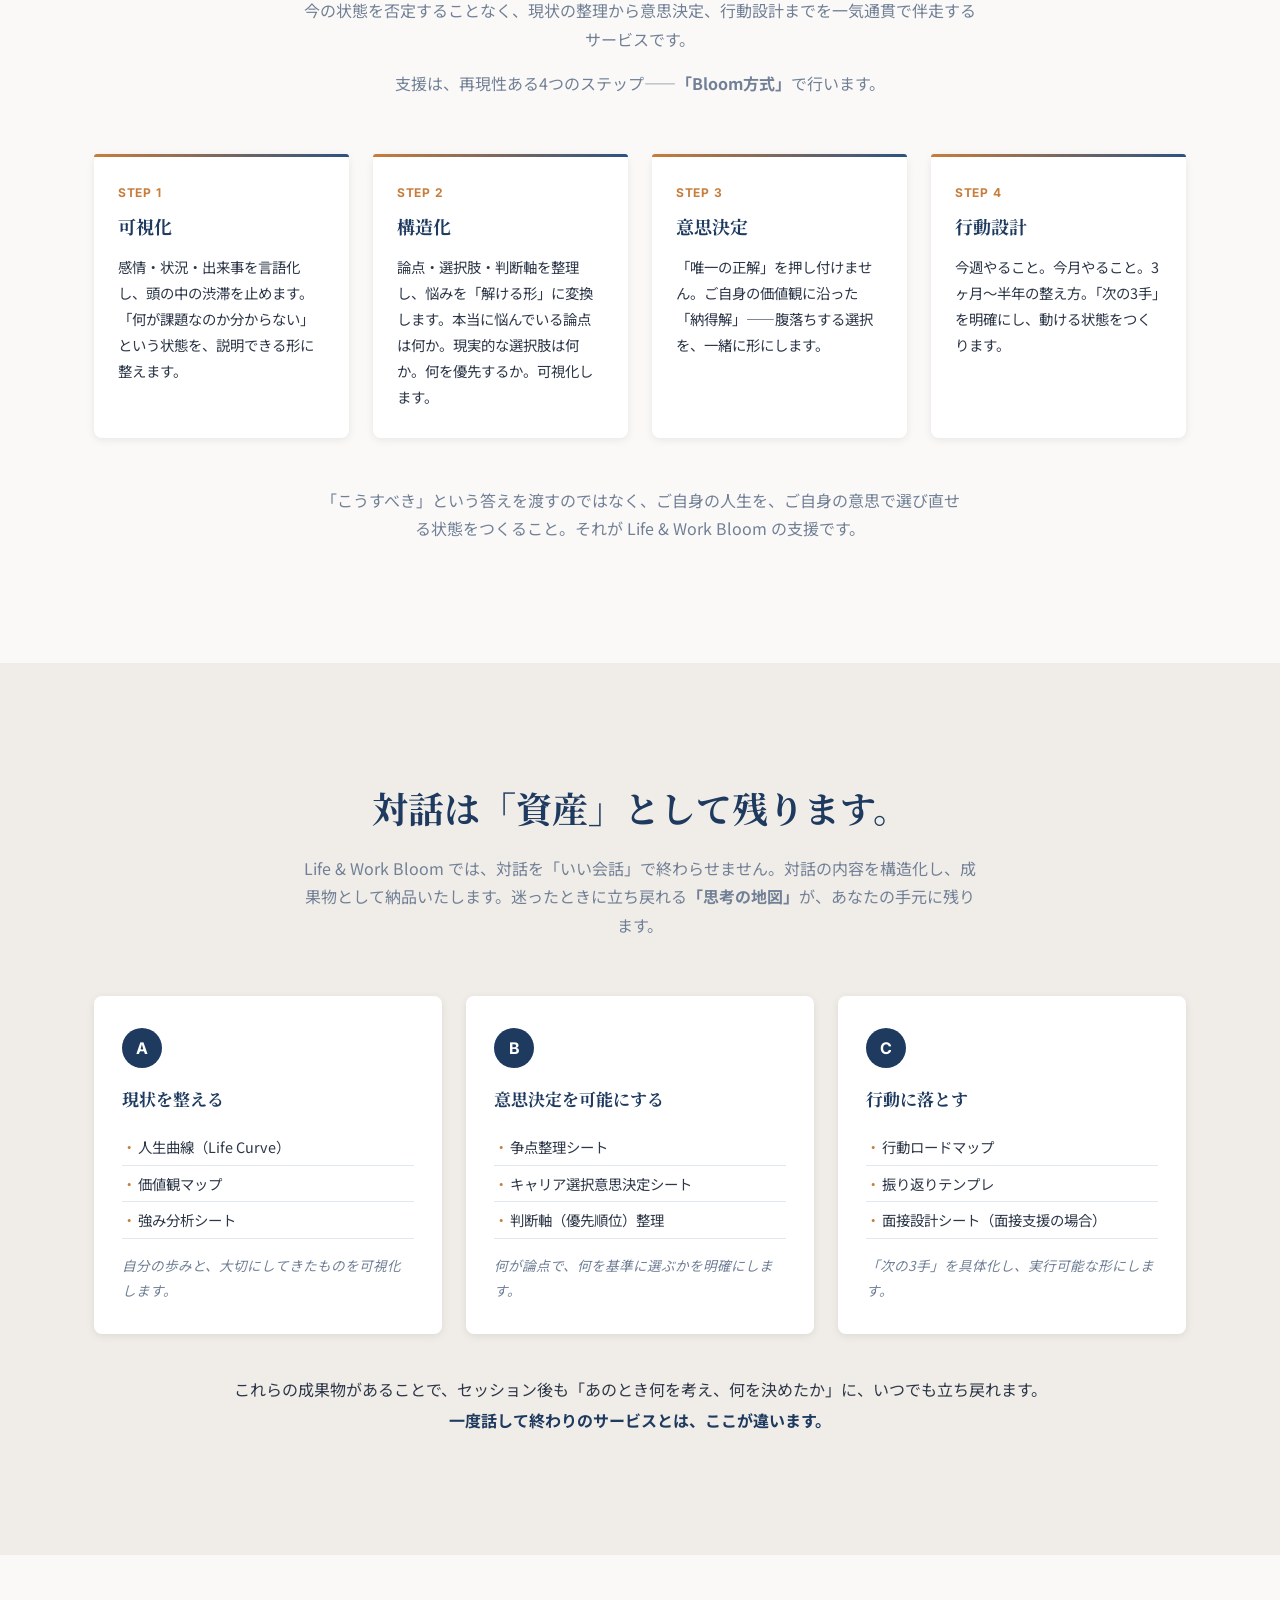
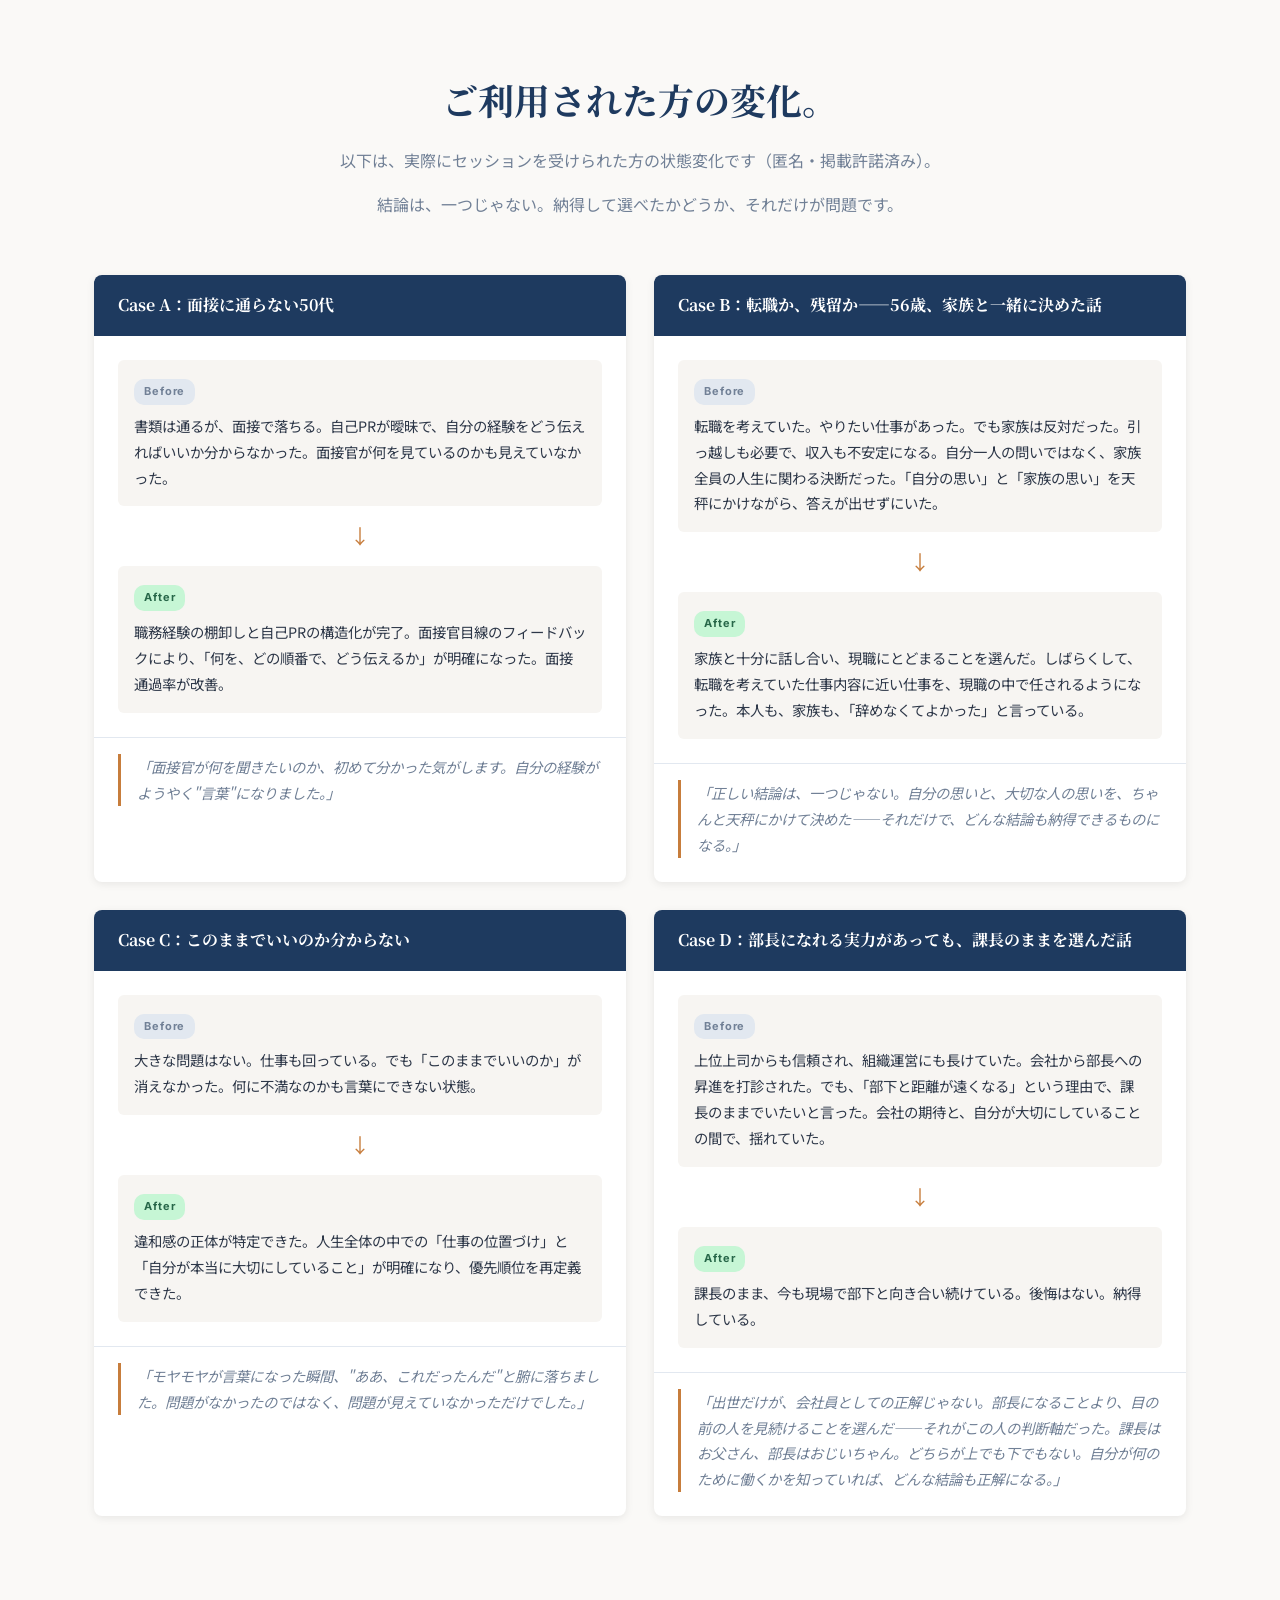
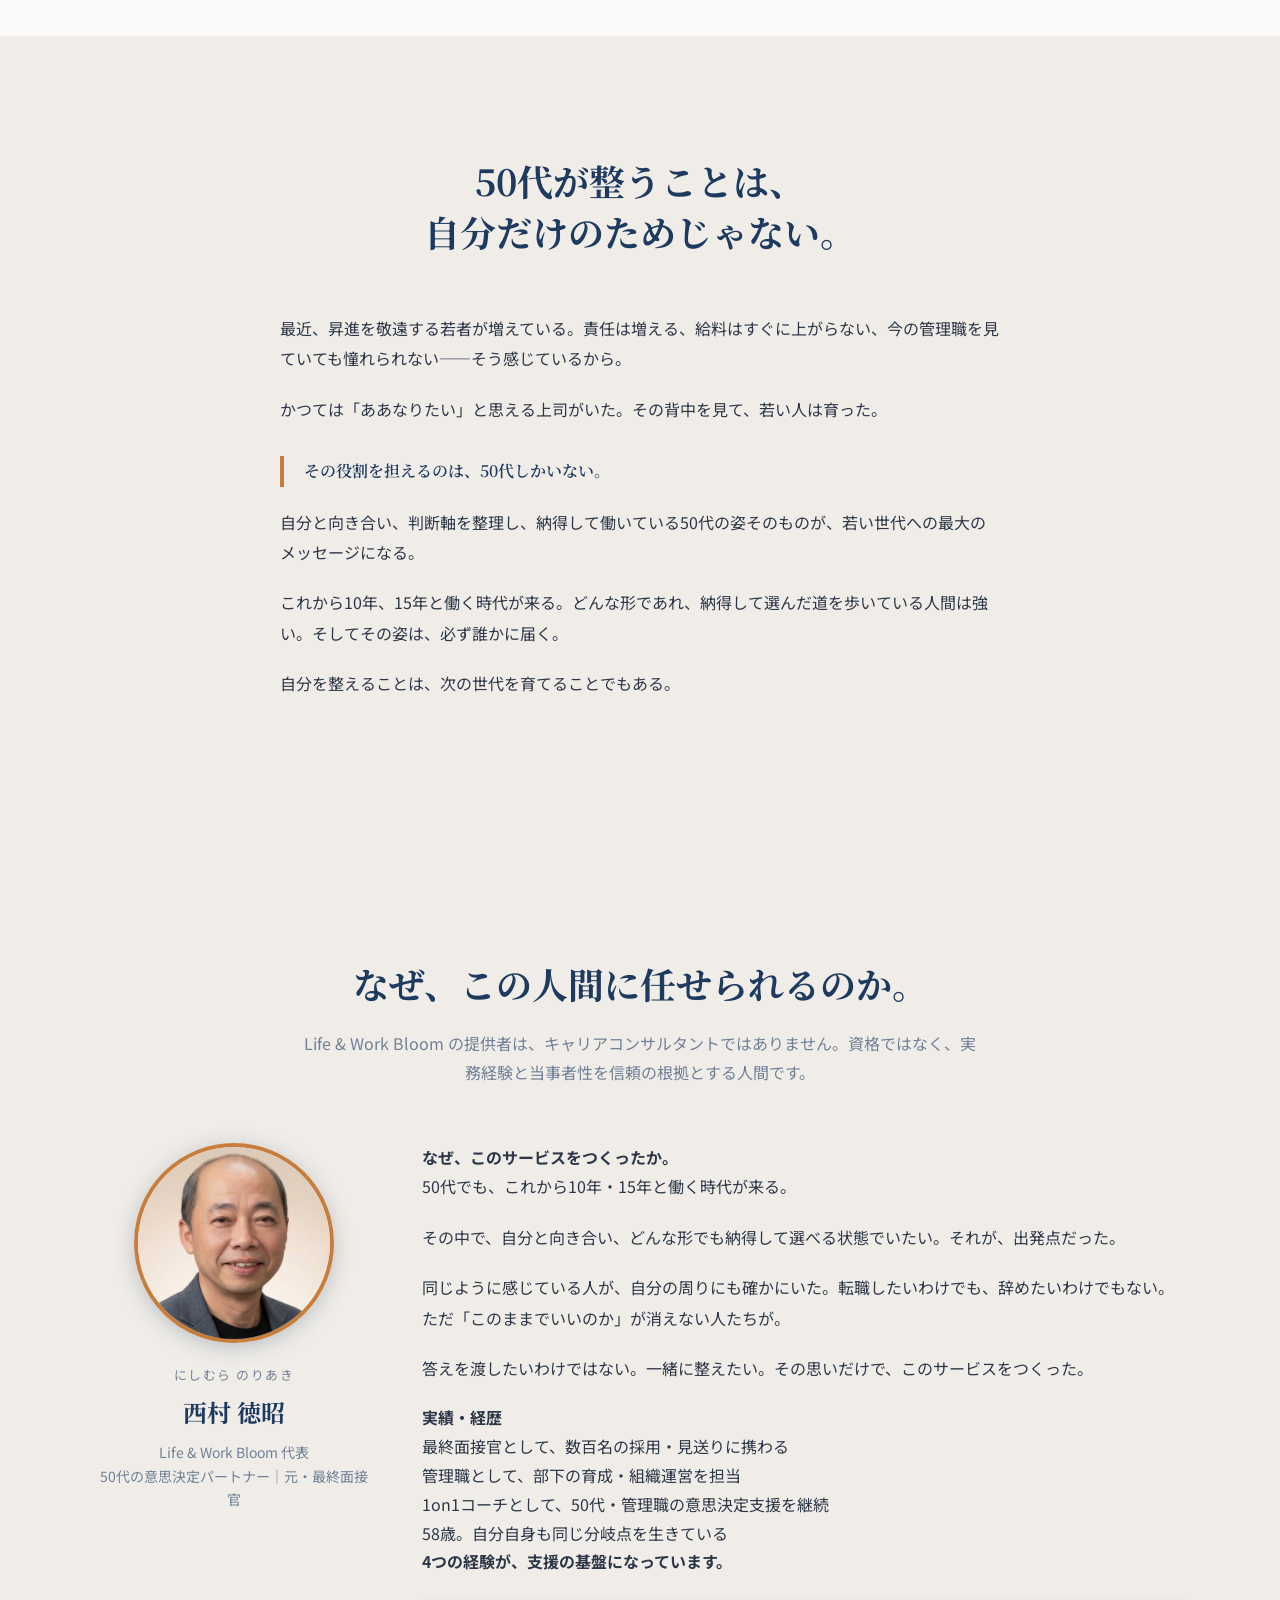
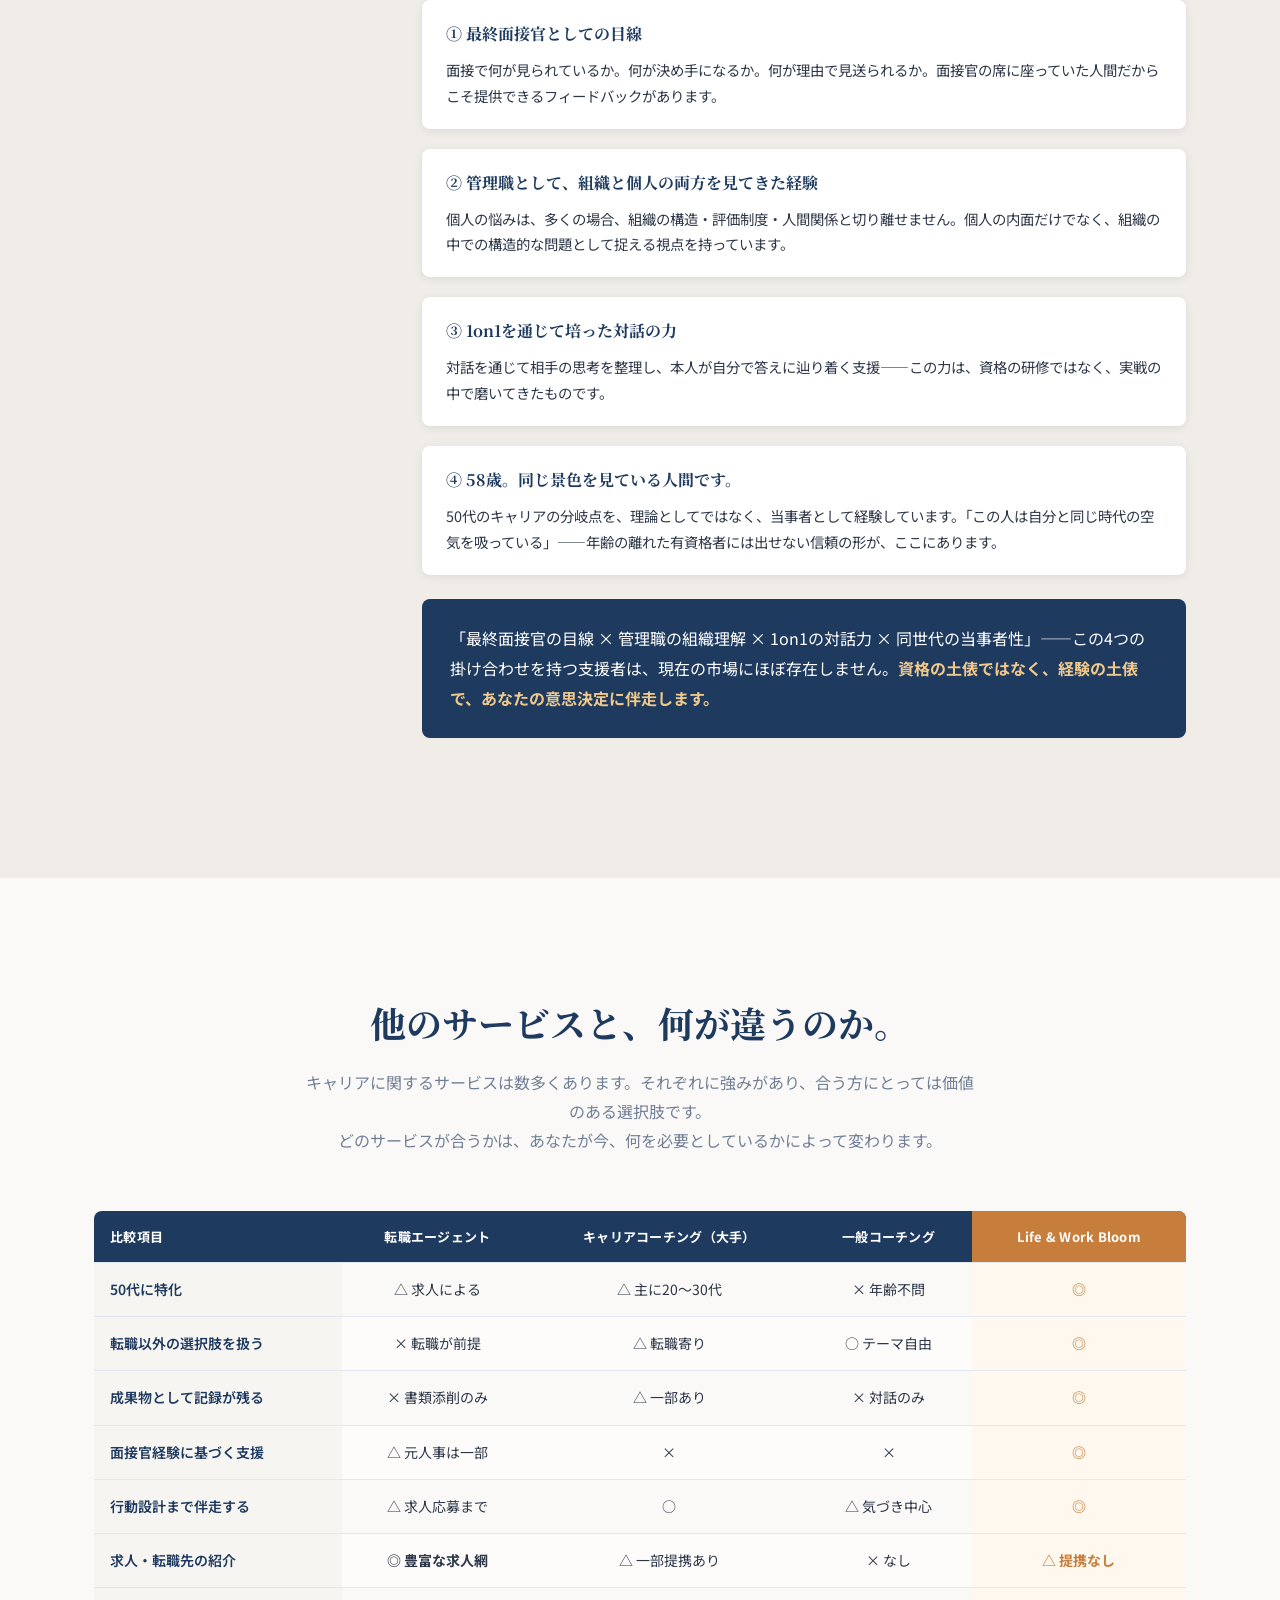
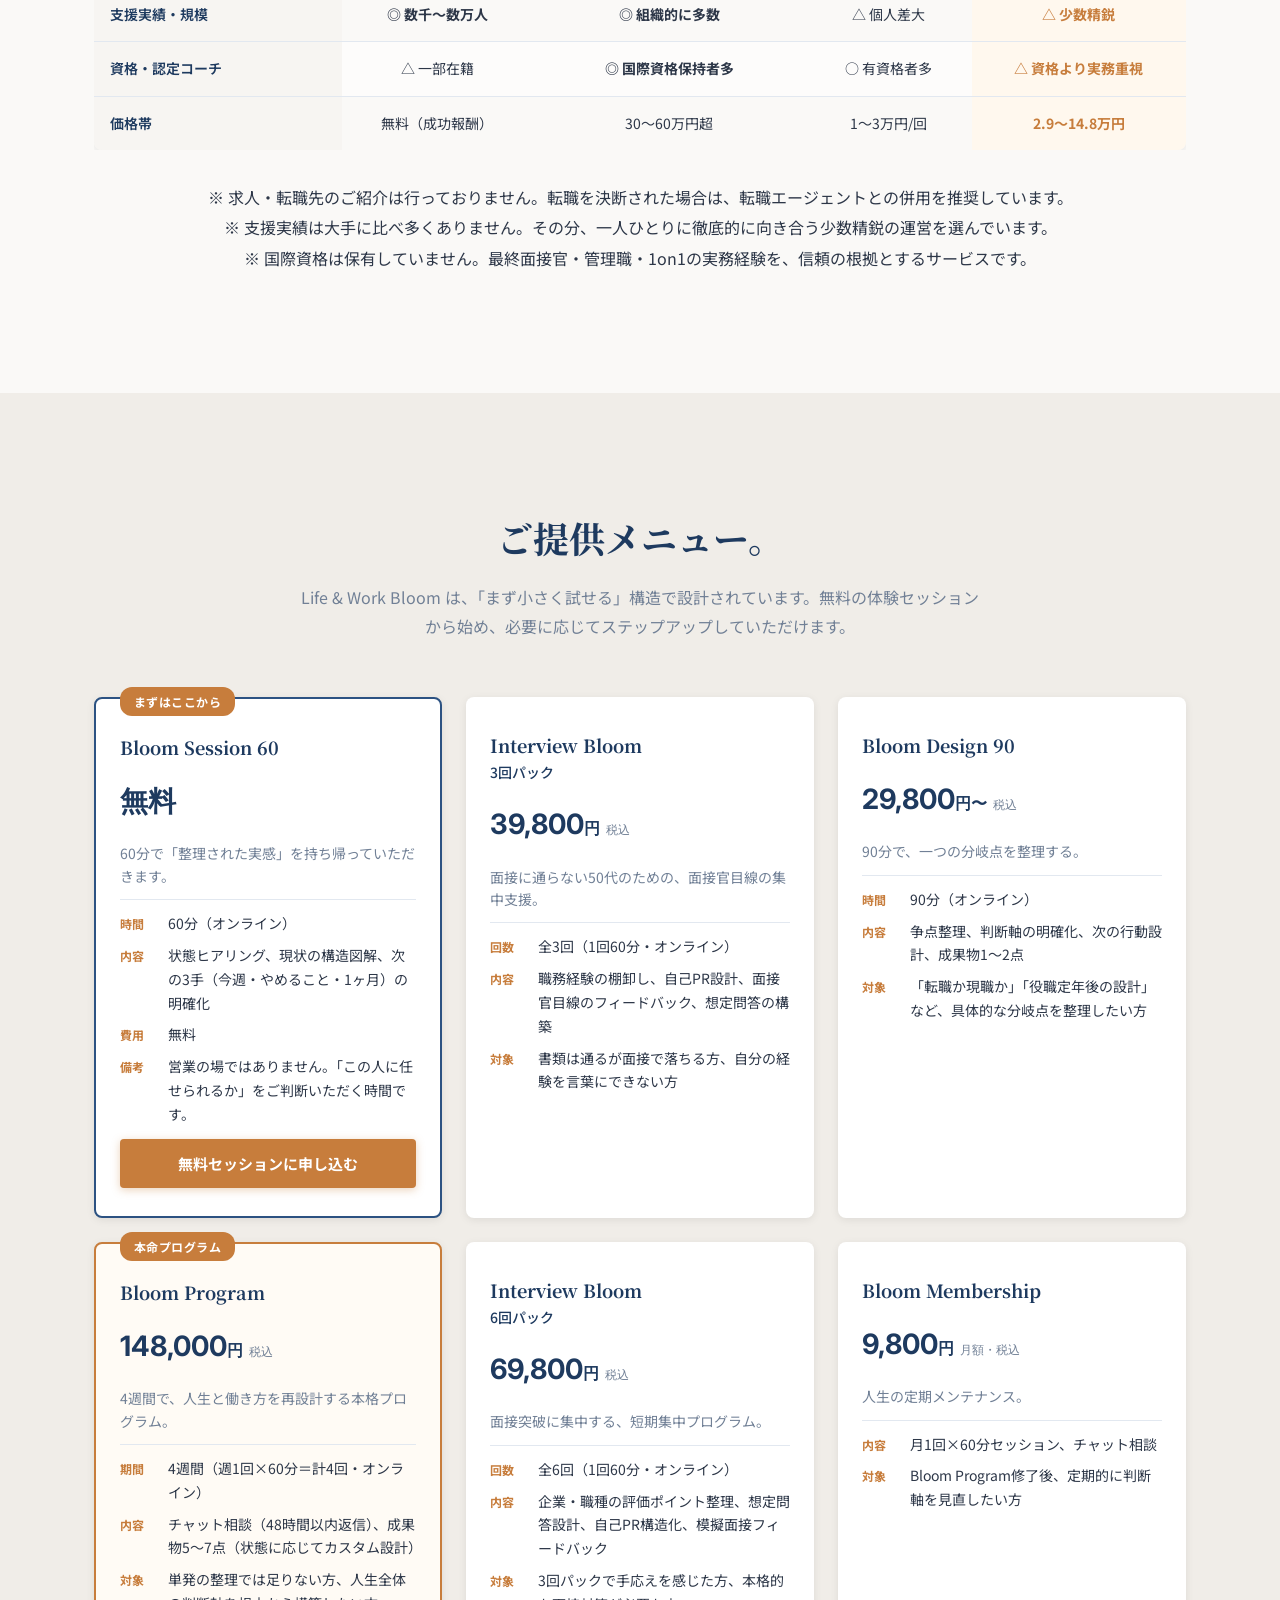
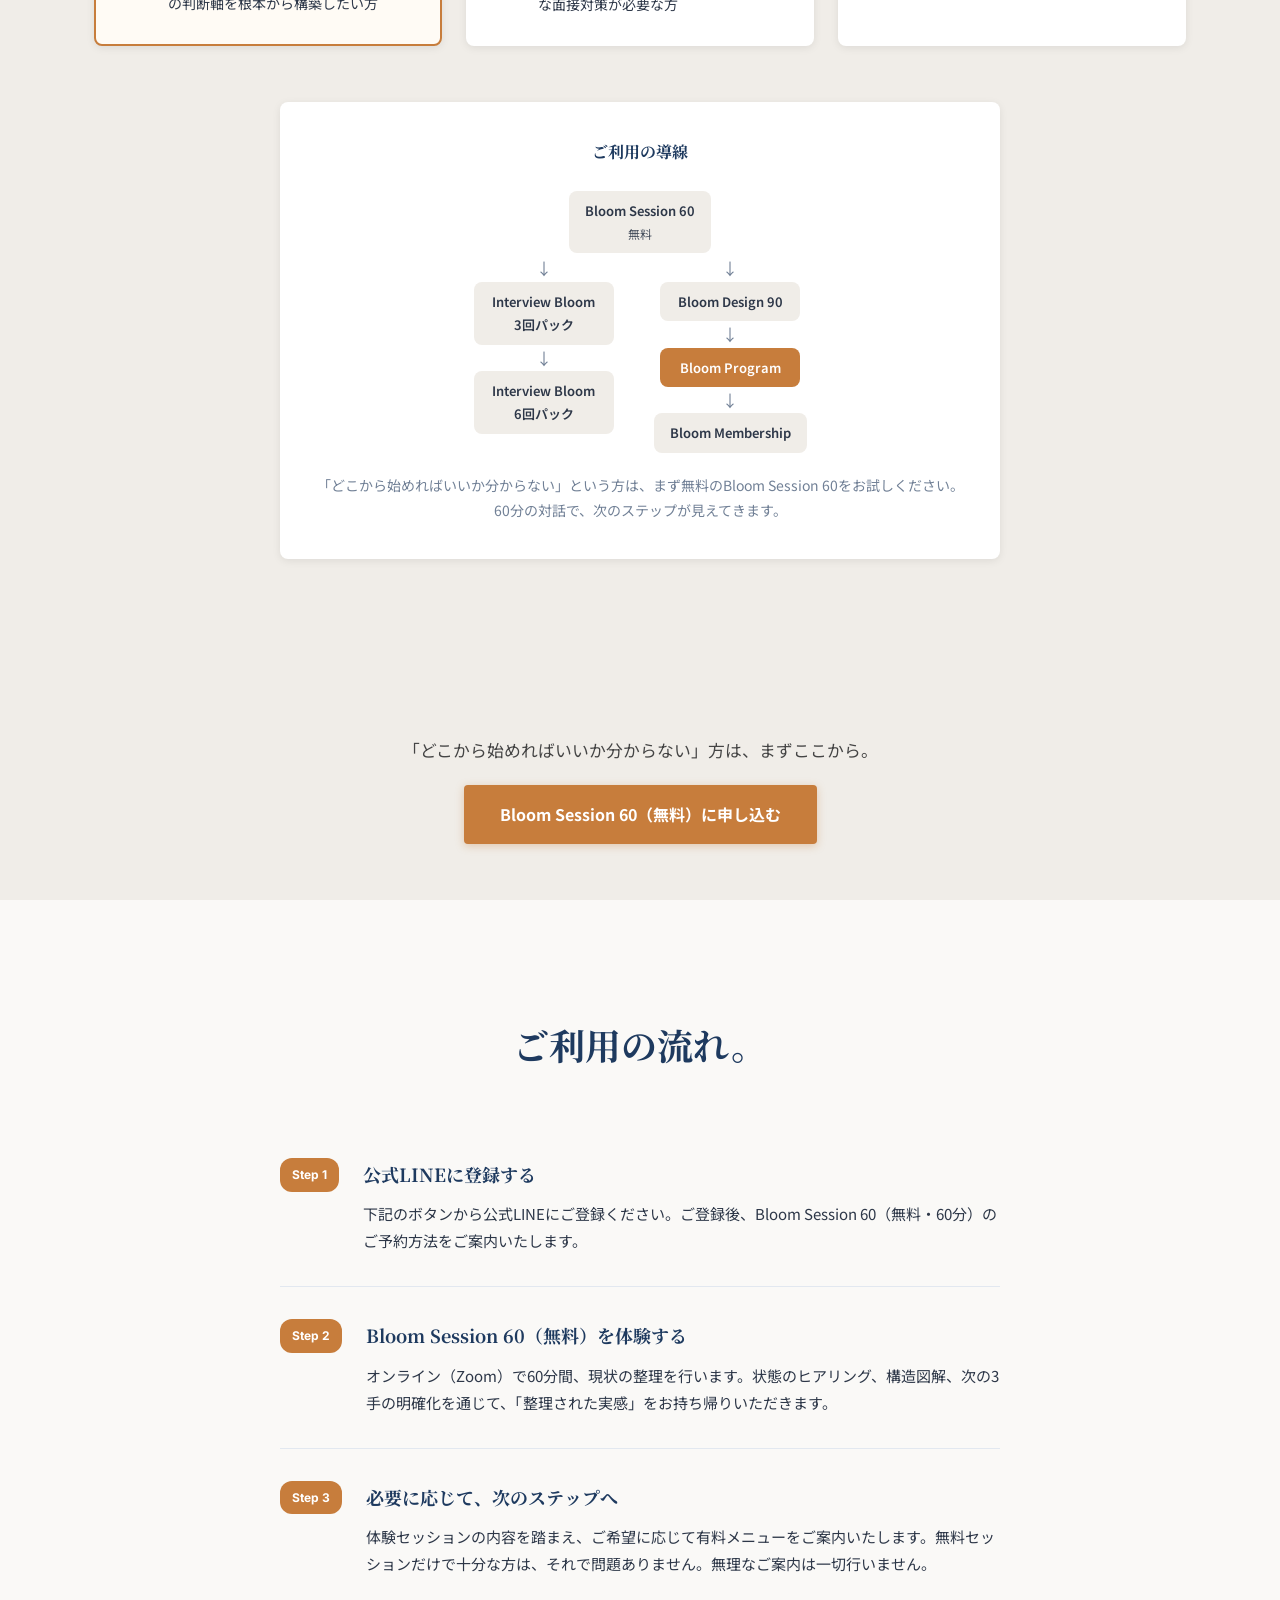
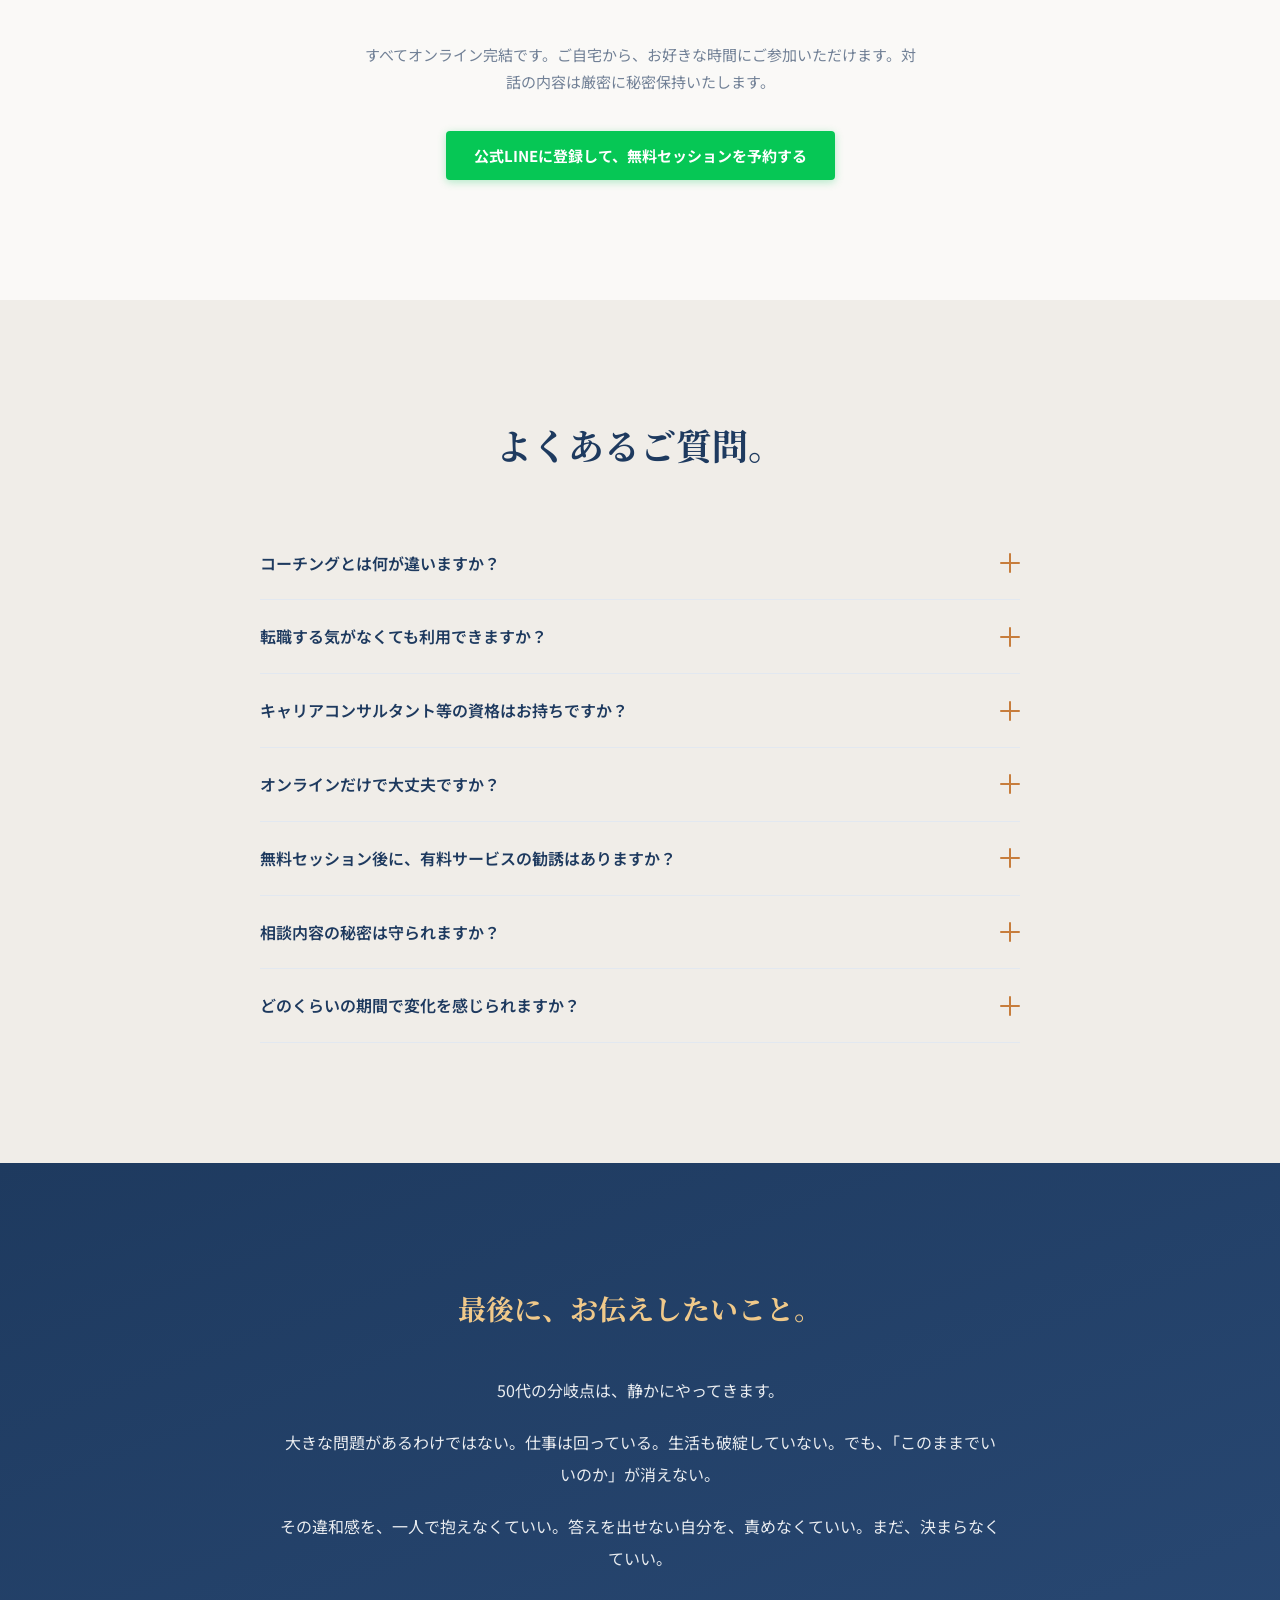
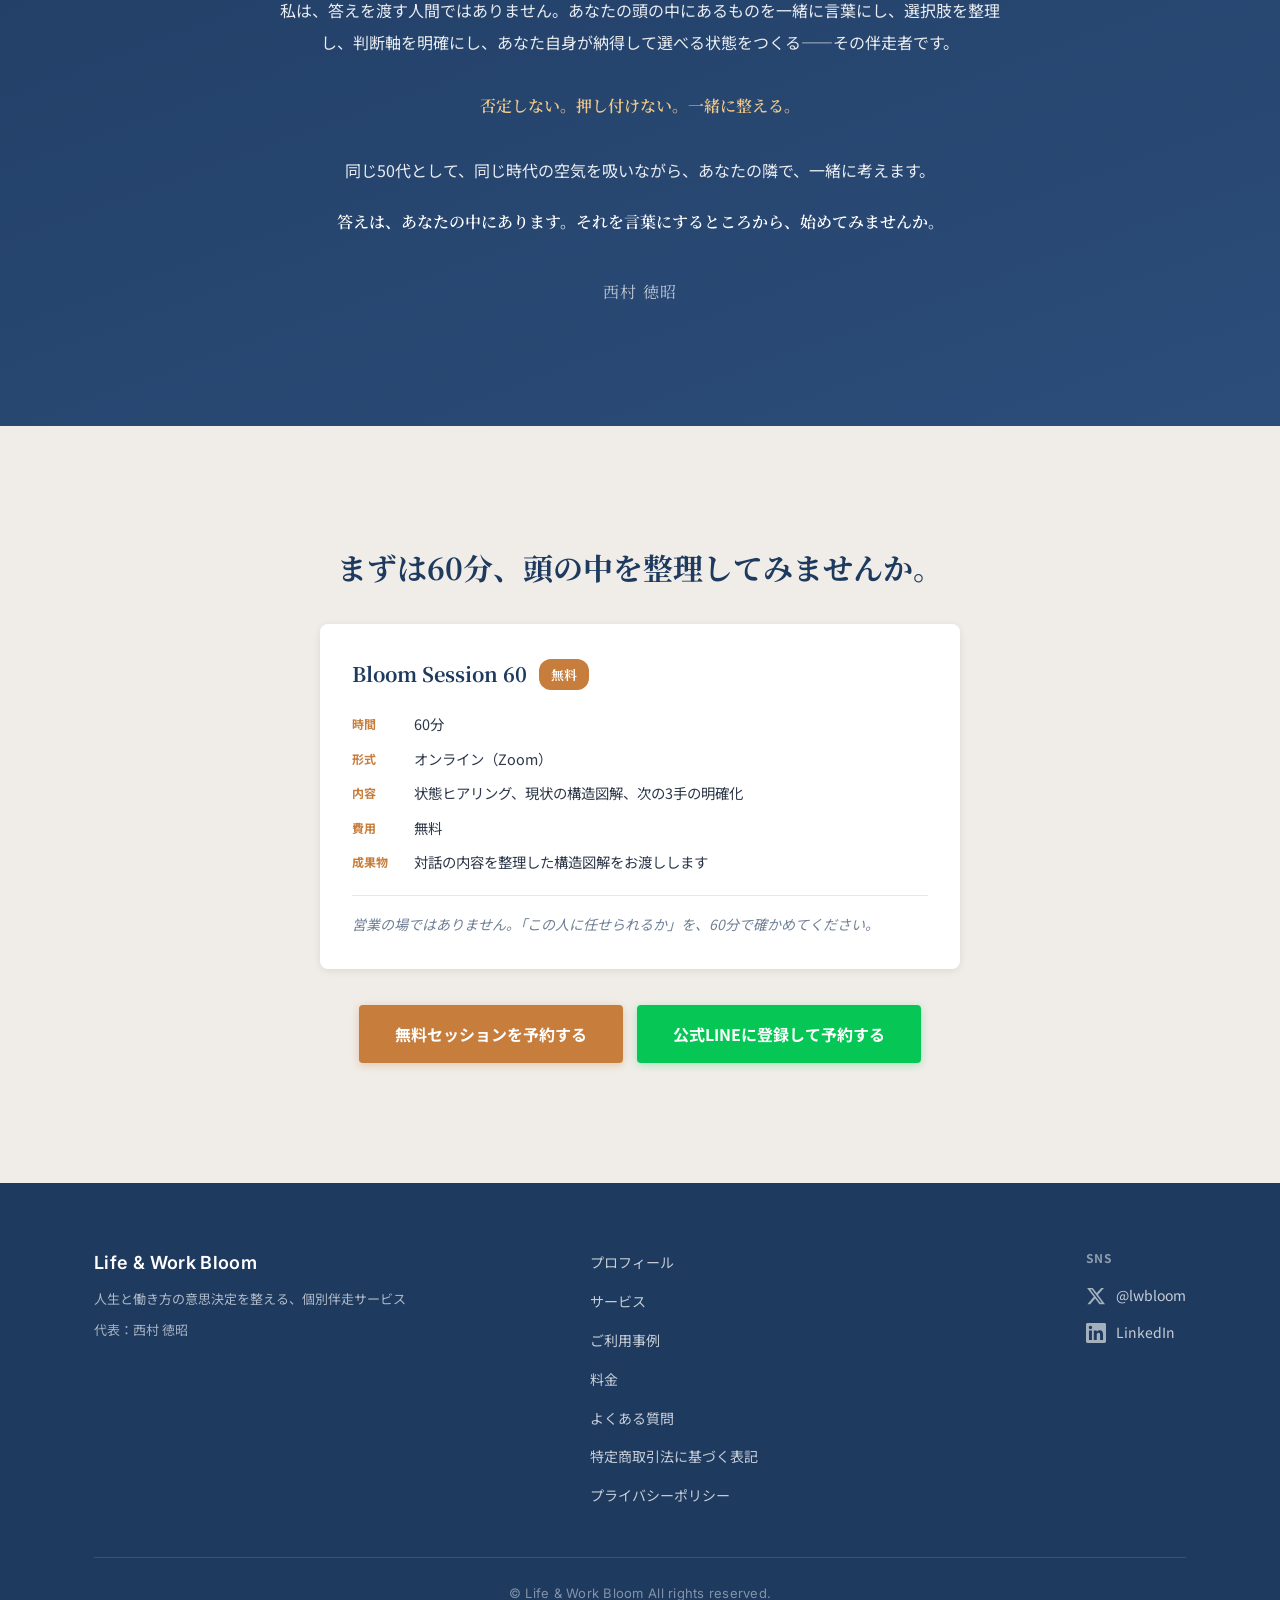
==== commit 270cc7ae: "SEO対策・CTA追加・サイトマップ更新" ====
--- a/index.html
+++ b/index.html
@@ -127,12 +127,14 @@
     <section class="empathy section-padding" id="empathy" aria-labelledby="empathy-heading">
       <div class="container">
         <div class="section-header fade-in">
+          <h2 class="visually-hidden">50代の転職迷い・役職定年・早期退職・管理職消耗・面接対策——あなたの場面はどれですか</h2>
           <h2 id="empathy-heading" class="section-title">こんな状態が続いていませんか。</h2>
           <p class="section-lead">もしひとつでも心当たりがあるなら、それは「動くべきサイン」です。</p>
         </div>
         <ul class="empathy-list" role="list">
           <li class="empathy-item fade-in">
             <div class="empathy-icon" aria-hidden="true">01</div>
+            <h3 class="empathy-label">50代 転職 意思決定：踏み切れない本当の理由</h3>
             <p>転職したい気持ちはある。でも、年齢・待遇・リスクを考えると踏み切れない。かといって、現職に残る理由も積極的には見つからない。</p>
           </li>
           <li class="empathy-item fade-in">
@@ -149,11 +151,22 @@
           </li>
           <li class="empathy-item fade-in">
             <div class="empathy-icon" aria-hidden="true">05</div>
+            <h3 class="empathy-label">50代 面接 通らない：経験があるのに言葉にできない</h3>
             <p>面接に進んでも、通らない。自分の何が伝わっていないのか、分からない。経験はあるはずなのに、言葉にできない。</p>
           </li>
         </ul>
       </div>
     </section>
+
+    <!-- CTA Mid -->
+    <div class="cta-mid-wrap">
+      <a href="https://forms.gle/2vtvnC5zq1N5pTdb9"
+         class="btn btn-primary"
+         target="_blank" rel="noopener noreferrer">
+        まず60分、頭の中を整理する（無料）
+      </a>
+      <p class="cta-sub-note">営業の場ではありません。「この人に任せられるか」を60分で確かめてください。</p>
+    </div>
 
     <!-- ========== STRUCTURE ========== -->
     <section class="structure section-padding section-alt" id="structure" aria-labelledby="structure-heading">
@@ -612,6 +625,16 @@
         </div>
       </div>
     </section>
+
+    <!-- CTA Bottom -->
+    <div class="cta-bottom-wrap">
+      <p class="cta-bottom-lead">「どこから始めればいいか分からない」方は、まずここから。</p>
+      <a href="https://forms.gle/2vtvnC5zq1N5pTdb9"
+         class="btn btn-primary btn-lg"
+         target="_blank" rel="noopener noreferrer">
+        Bloom Session 60（無料）に申し込む
+      </a>
+    </div>
 
     <!-- ========== HOW TO USE ========== -->
     <section class="howto section-padding" id="howto" aria-labelledby="howto-heading">
--- a/css/styles.css
+++ b/css/styles.css
@@ -2714,3 +2714,57 @@
   color: var(--color-accent);
   opacity: 1;
 }
+
+/* ========== Visually Hidden (SEO用非表示見出し) ========== */
+.visually-hidden {
+  position: absolute;
+  width: 1px;
+  height: 1px;
+  padding: 0;
+  margin: -1px;
+  overflow: hidden;
+  clip: rect(0, 0, 0, 0);
+  white-space: nowrap;
+  border: 0;
+}
+
+/* ========== Empathy Label (場面別キーワード見出し) ========== */
+.empathy-label {
+  font-size: 0.85em;
+  color: #888;
+  font-weight: 500;
+  margin-bottom: 4px;
+  margin-top: 16px;
+  letter-spacing: 0.02em;
+}
+
+/* ========== CTA Mid ========== */
+.cta-mid-wrap {
+  text-align: center;
+  padding: 48px 24px;
+  background: #f9f7f4;
+}
+
+.cta-mid-wrap .btn {
+  display: inline-block;
+  margin-bottom: 12px;
+}
+
+.cta-sub-note {
+  font-size: 0.88em;
+  color: #666;
+  margin-top: 8px;
+}
+
+/* ========== CTA Bottom ========== */
+.cta-bottom-wrap {
+  text-align: center;
+  padding: 56px 24px;
+  background: #f0ede8;
+}
+
+.cta-bottom-lead {
+  font-size: 1.05em;
+  margin-bottom: 20px;
+  color: #444;
+}
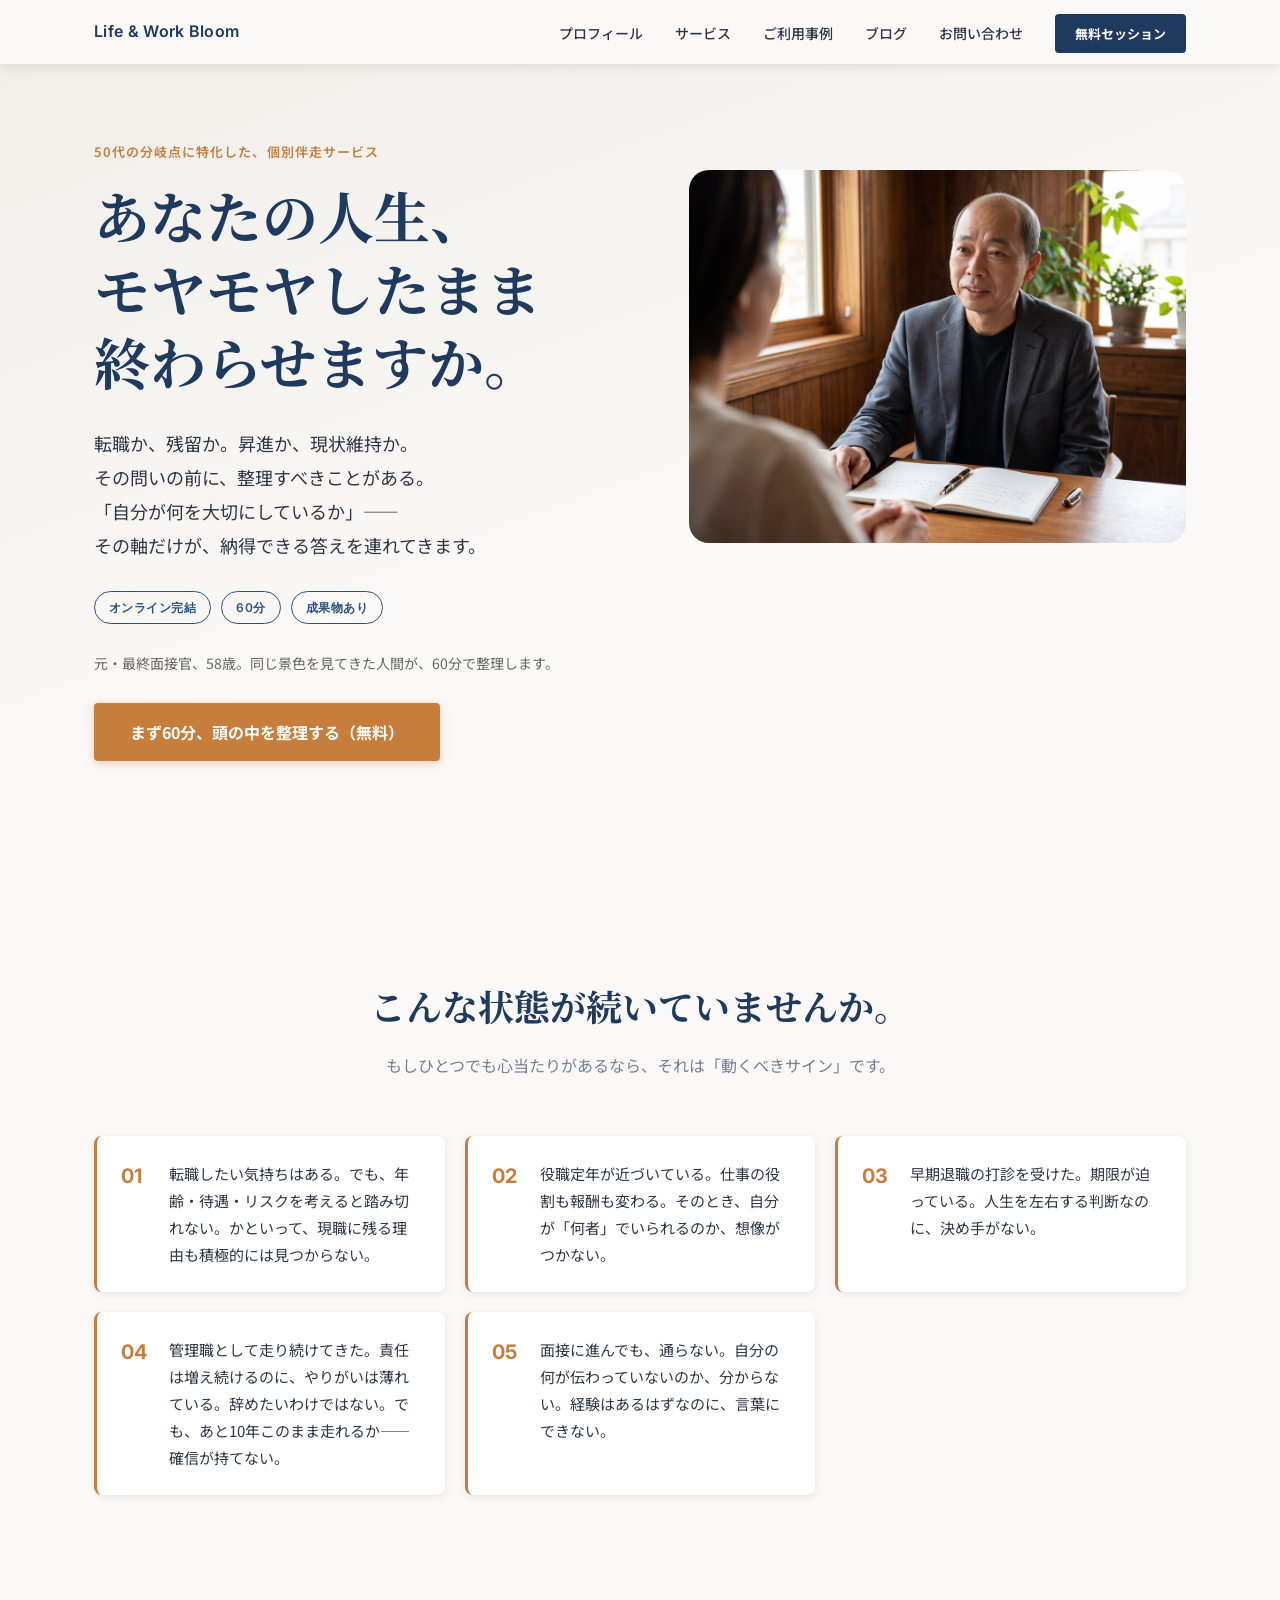
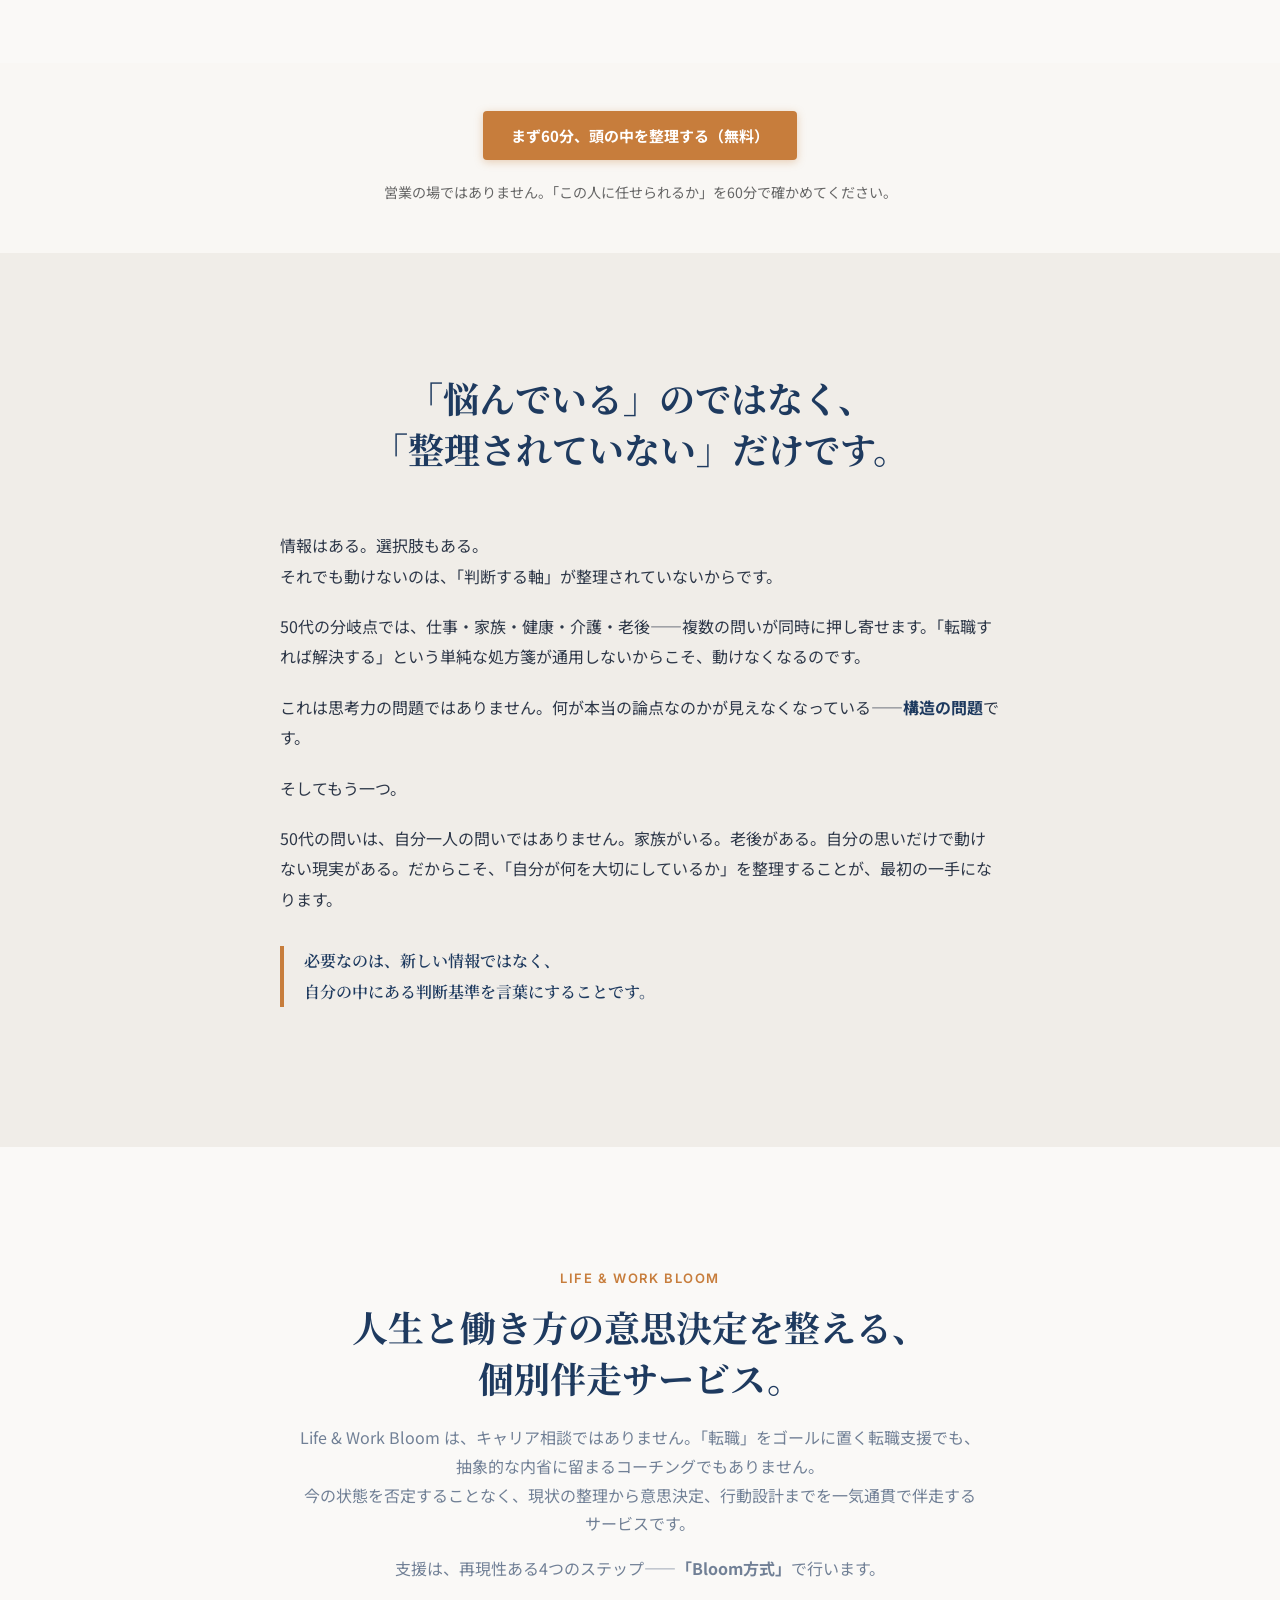
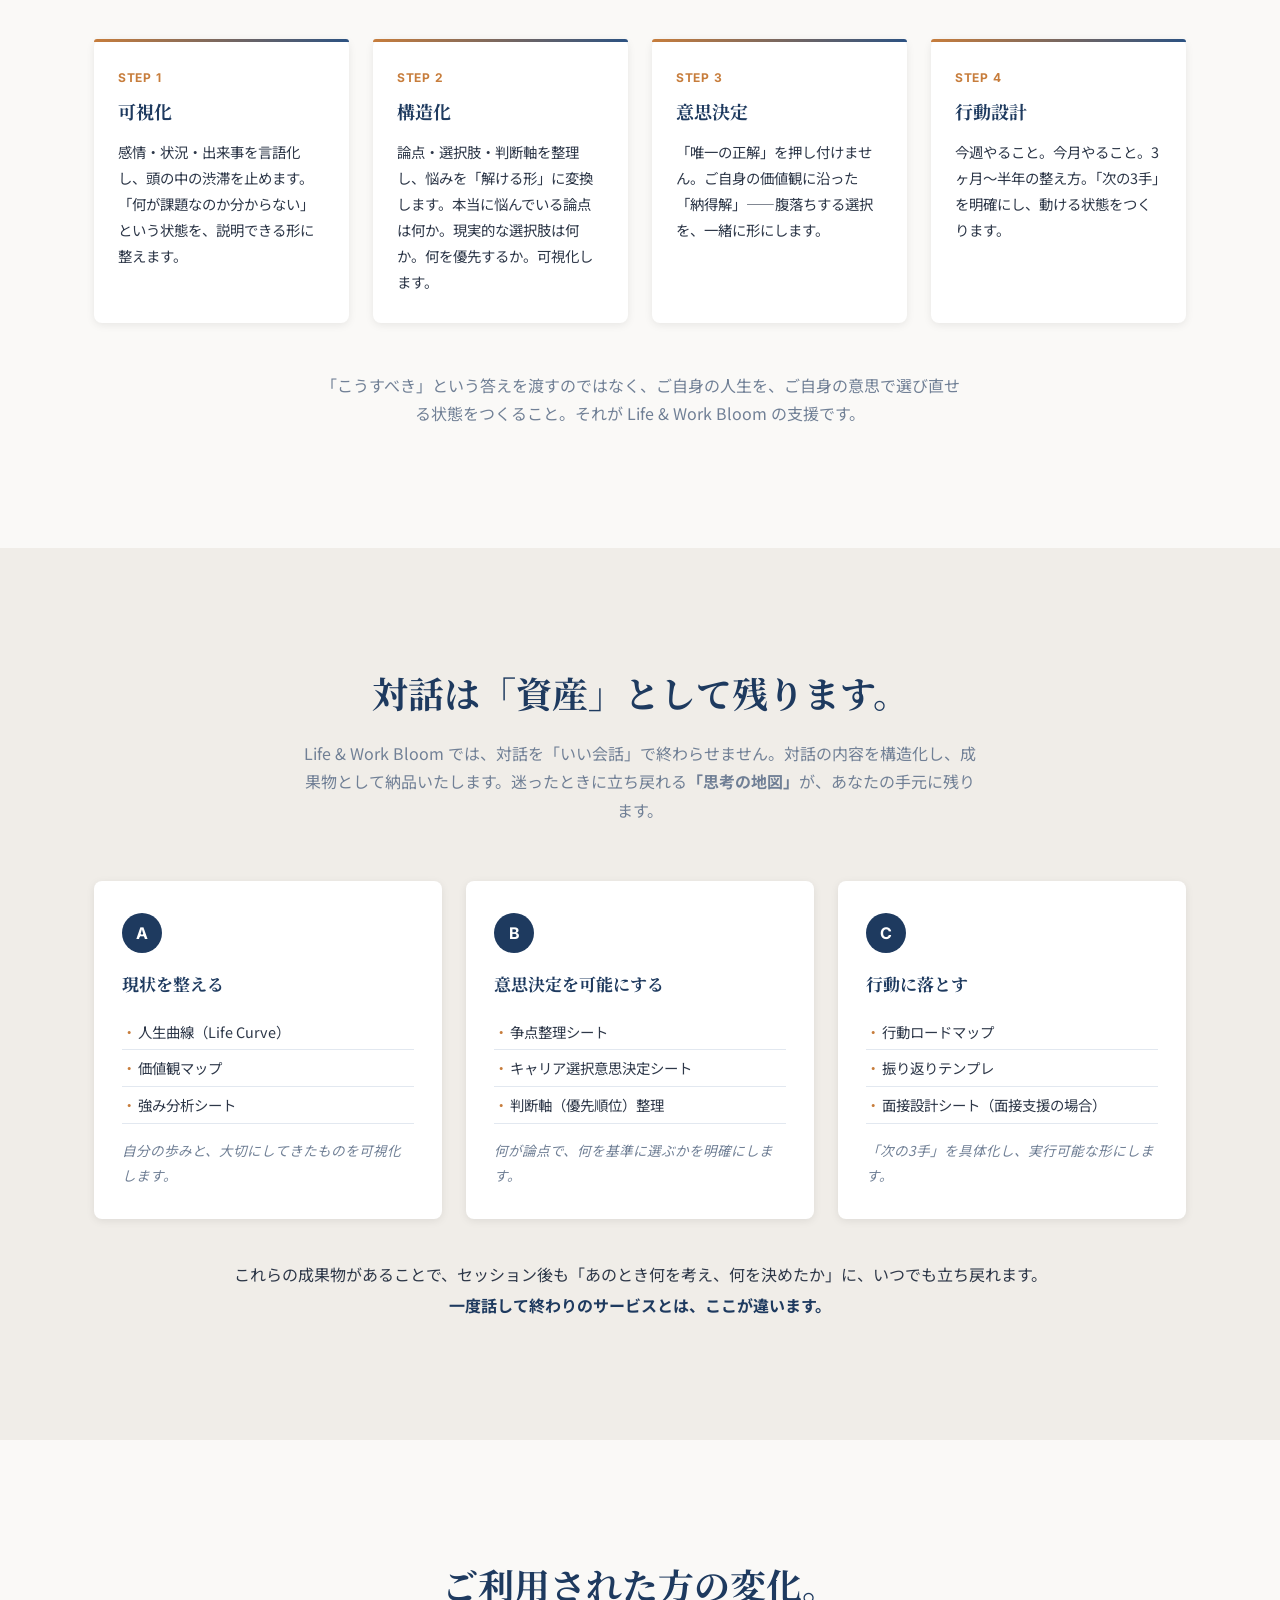
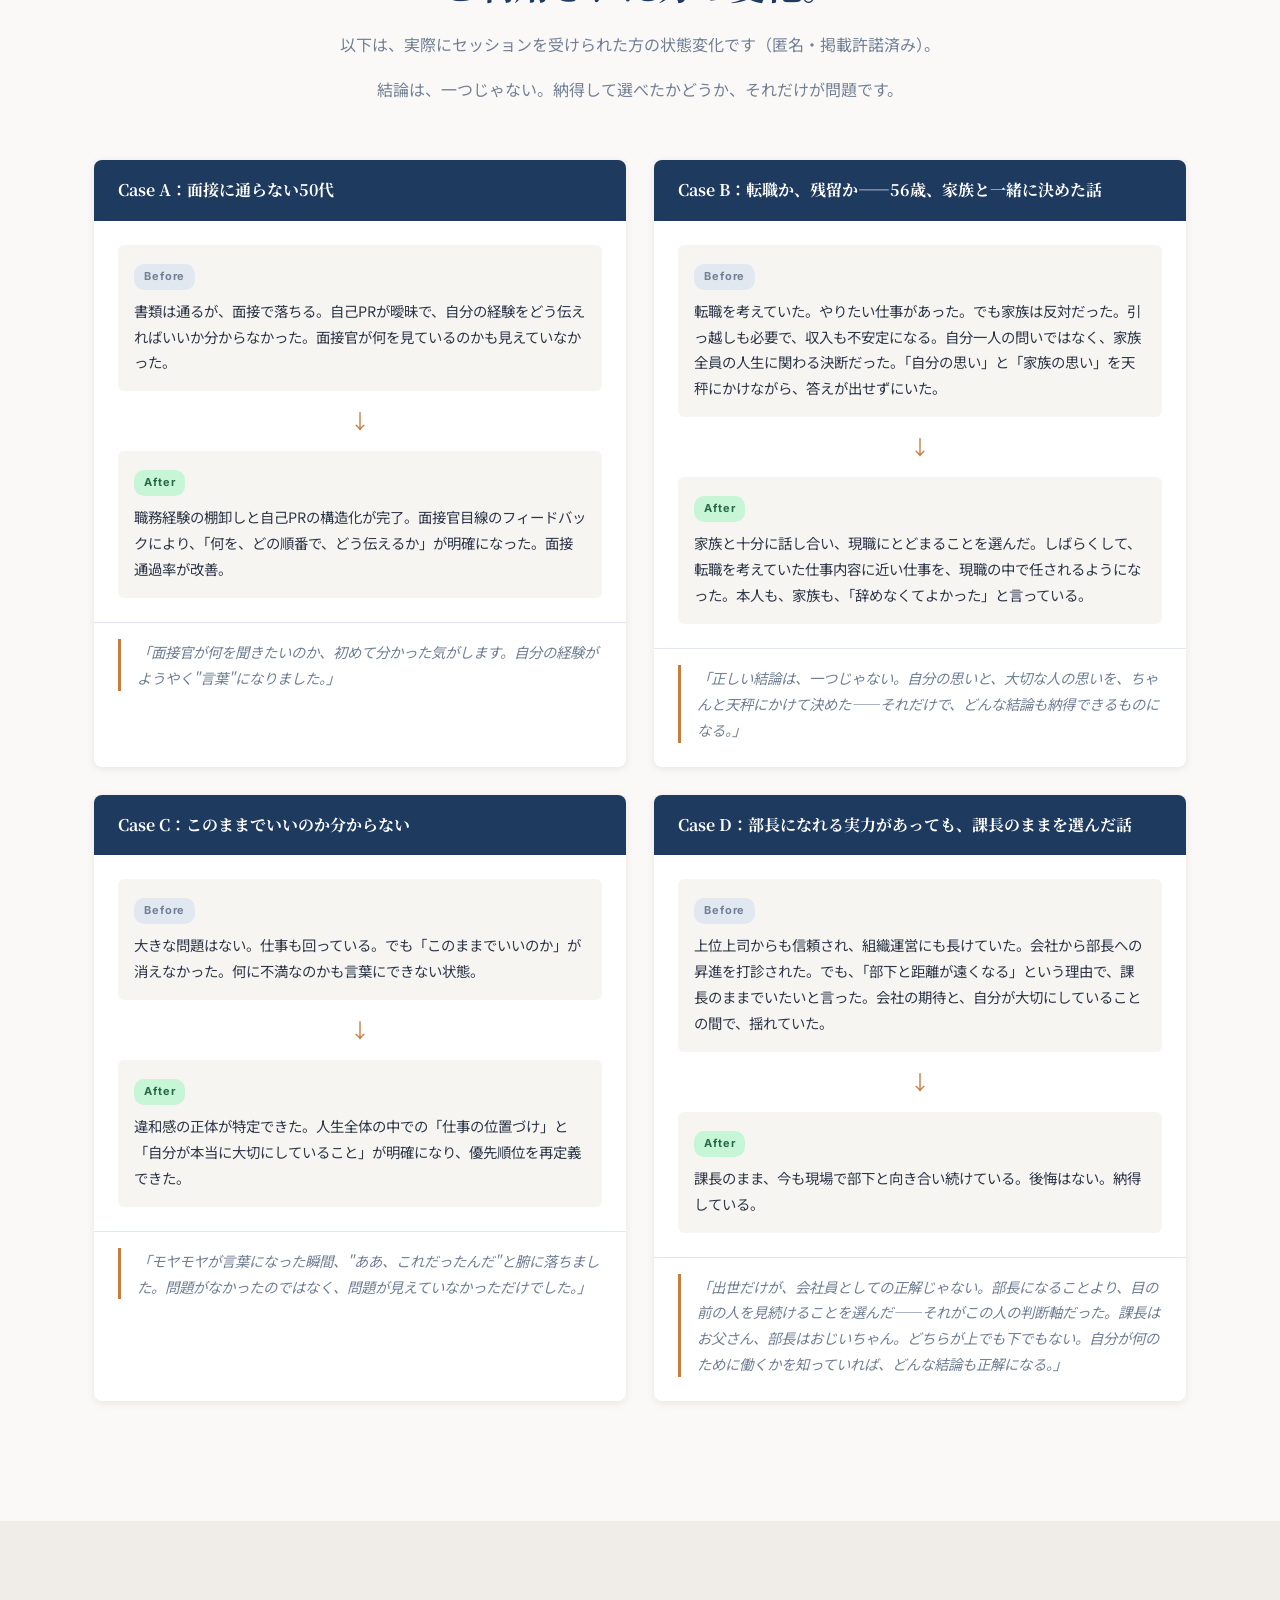
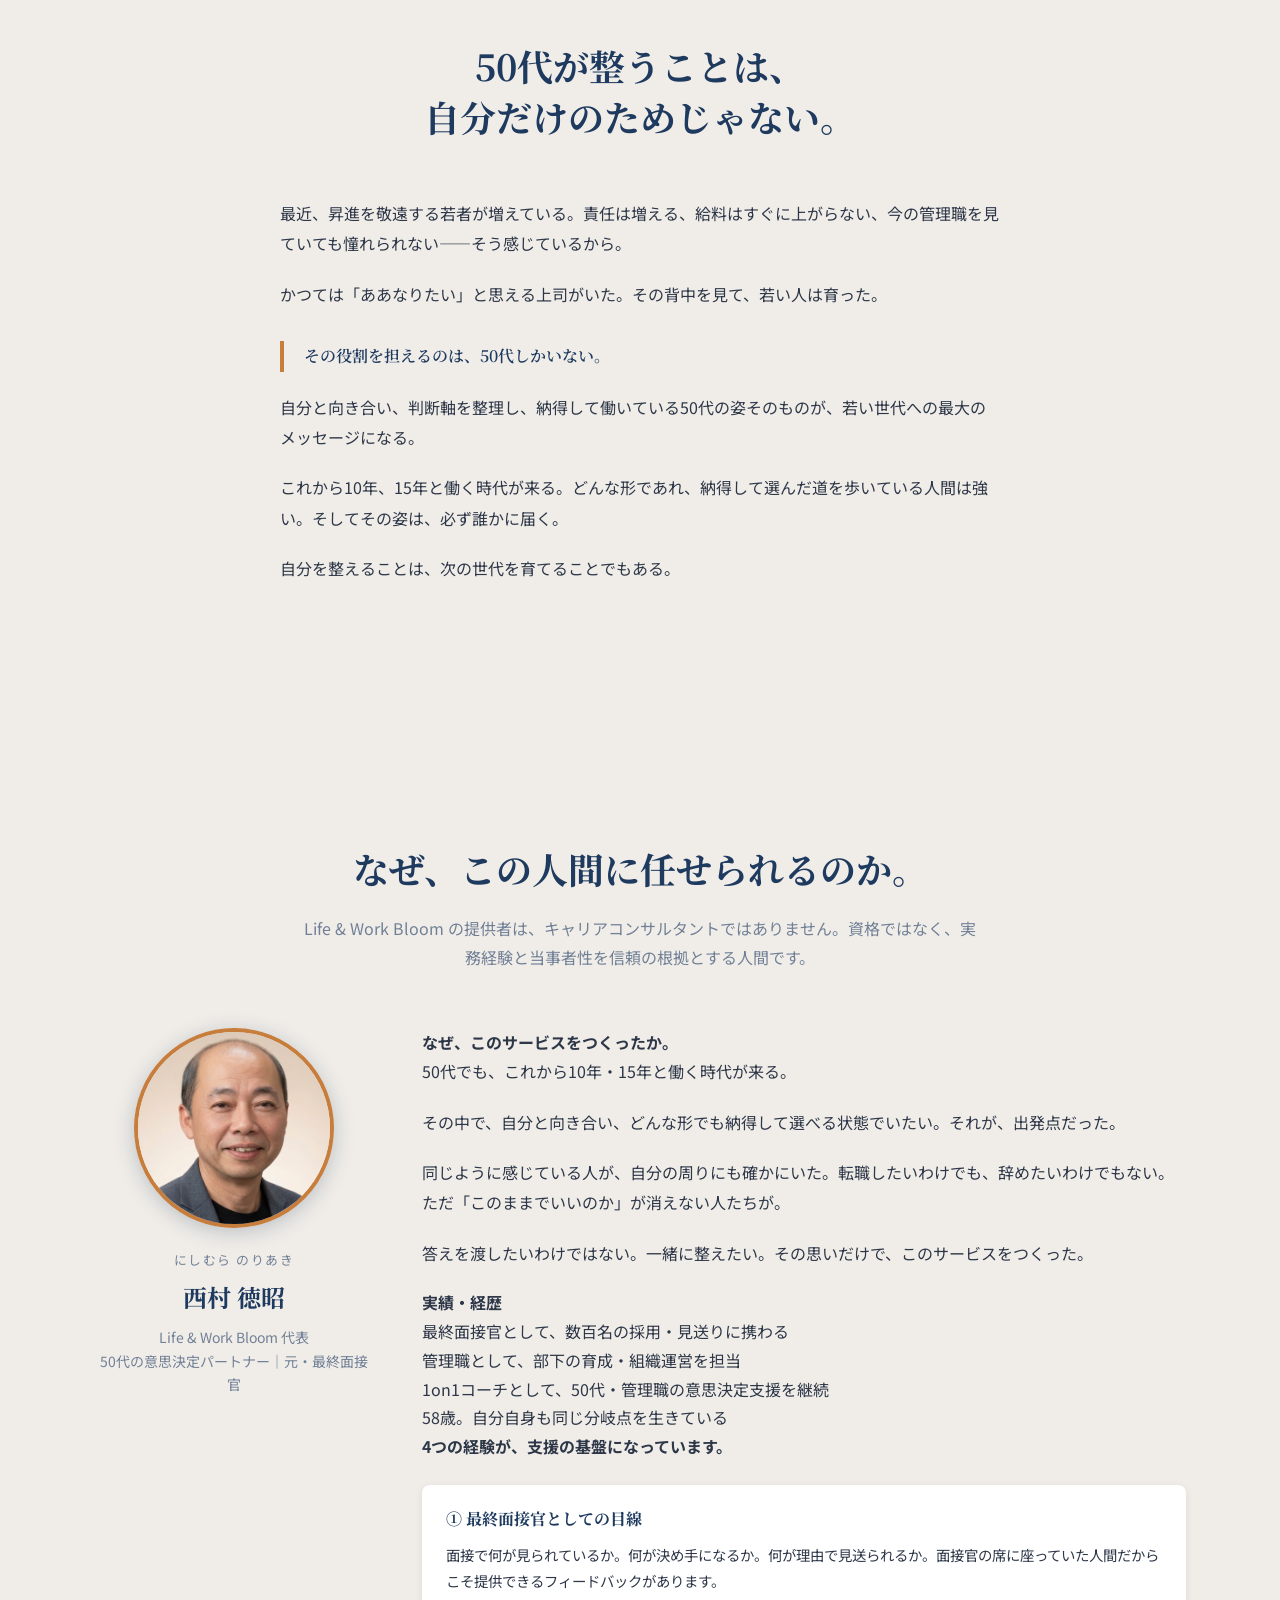
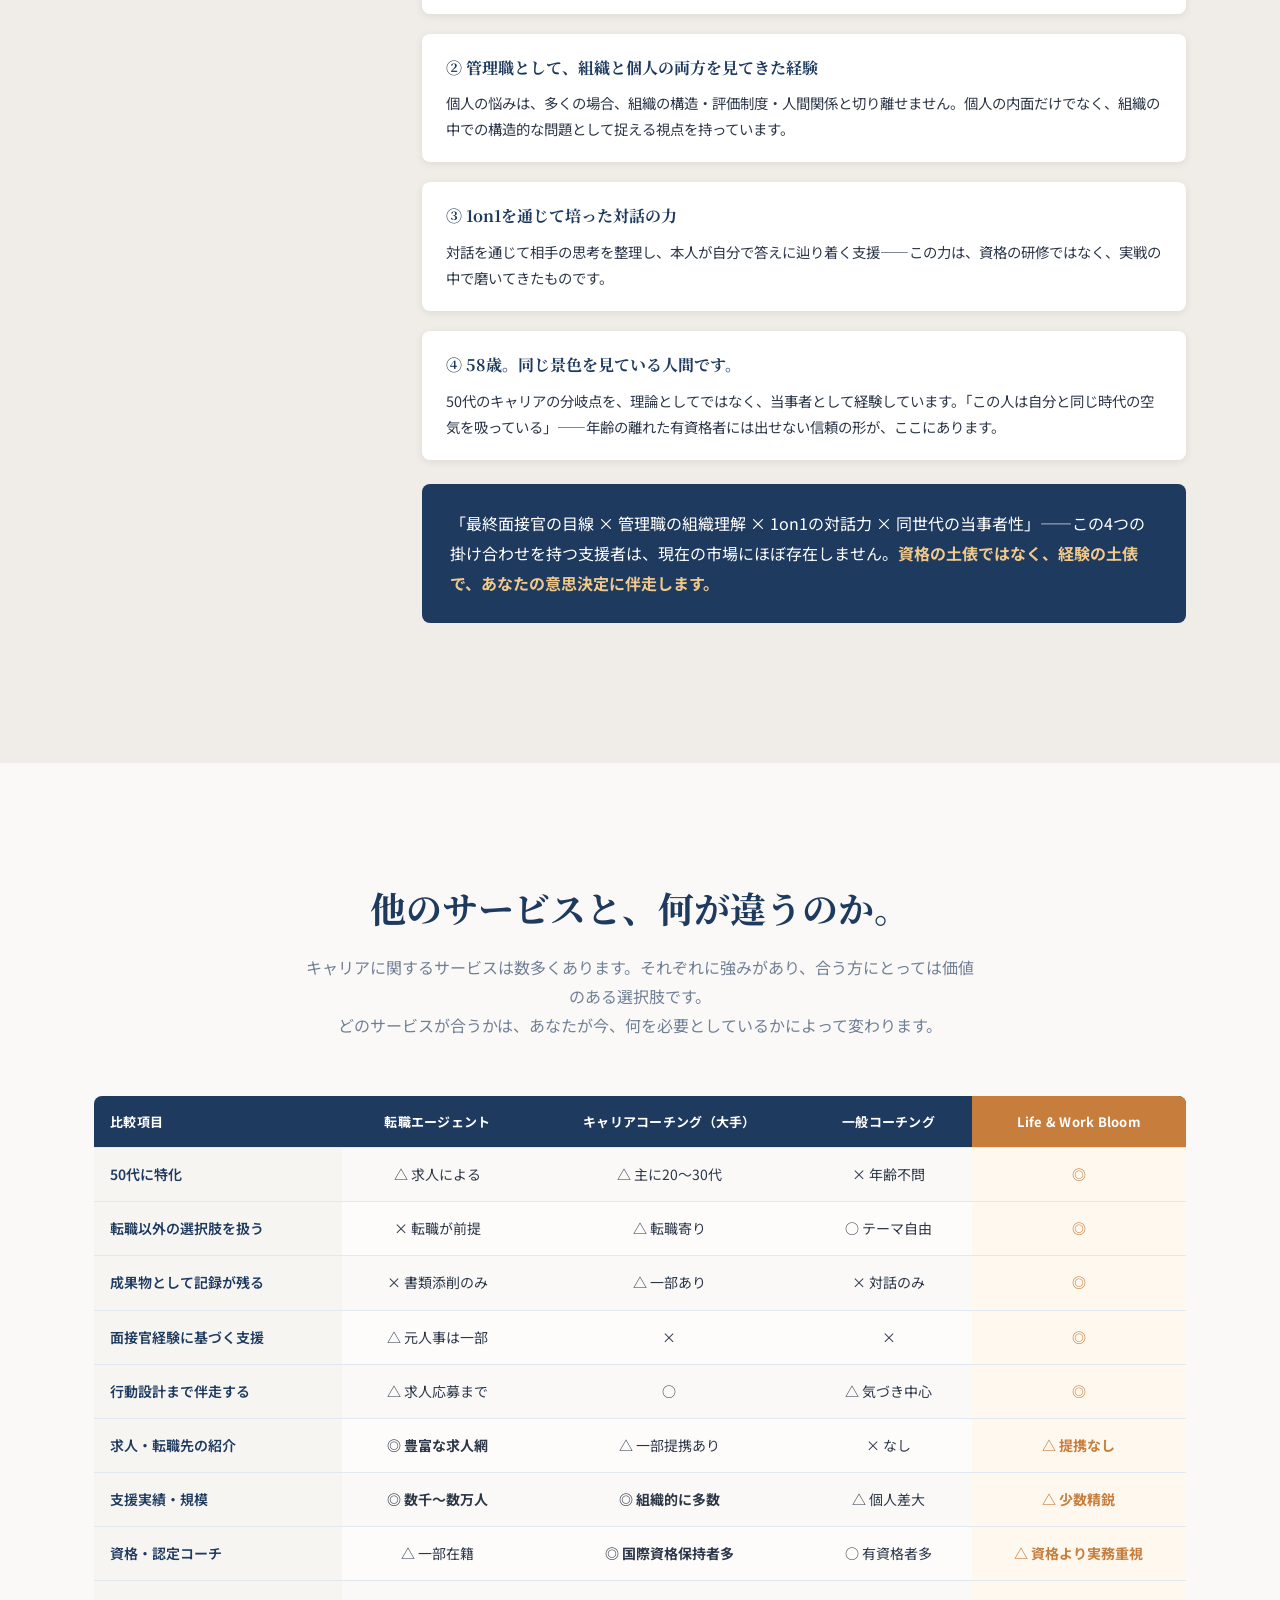
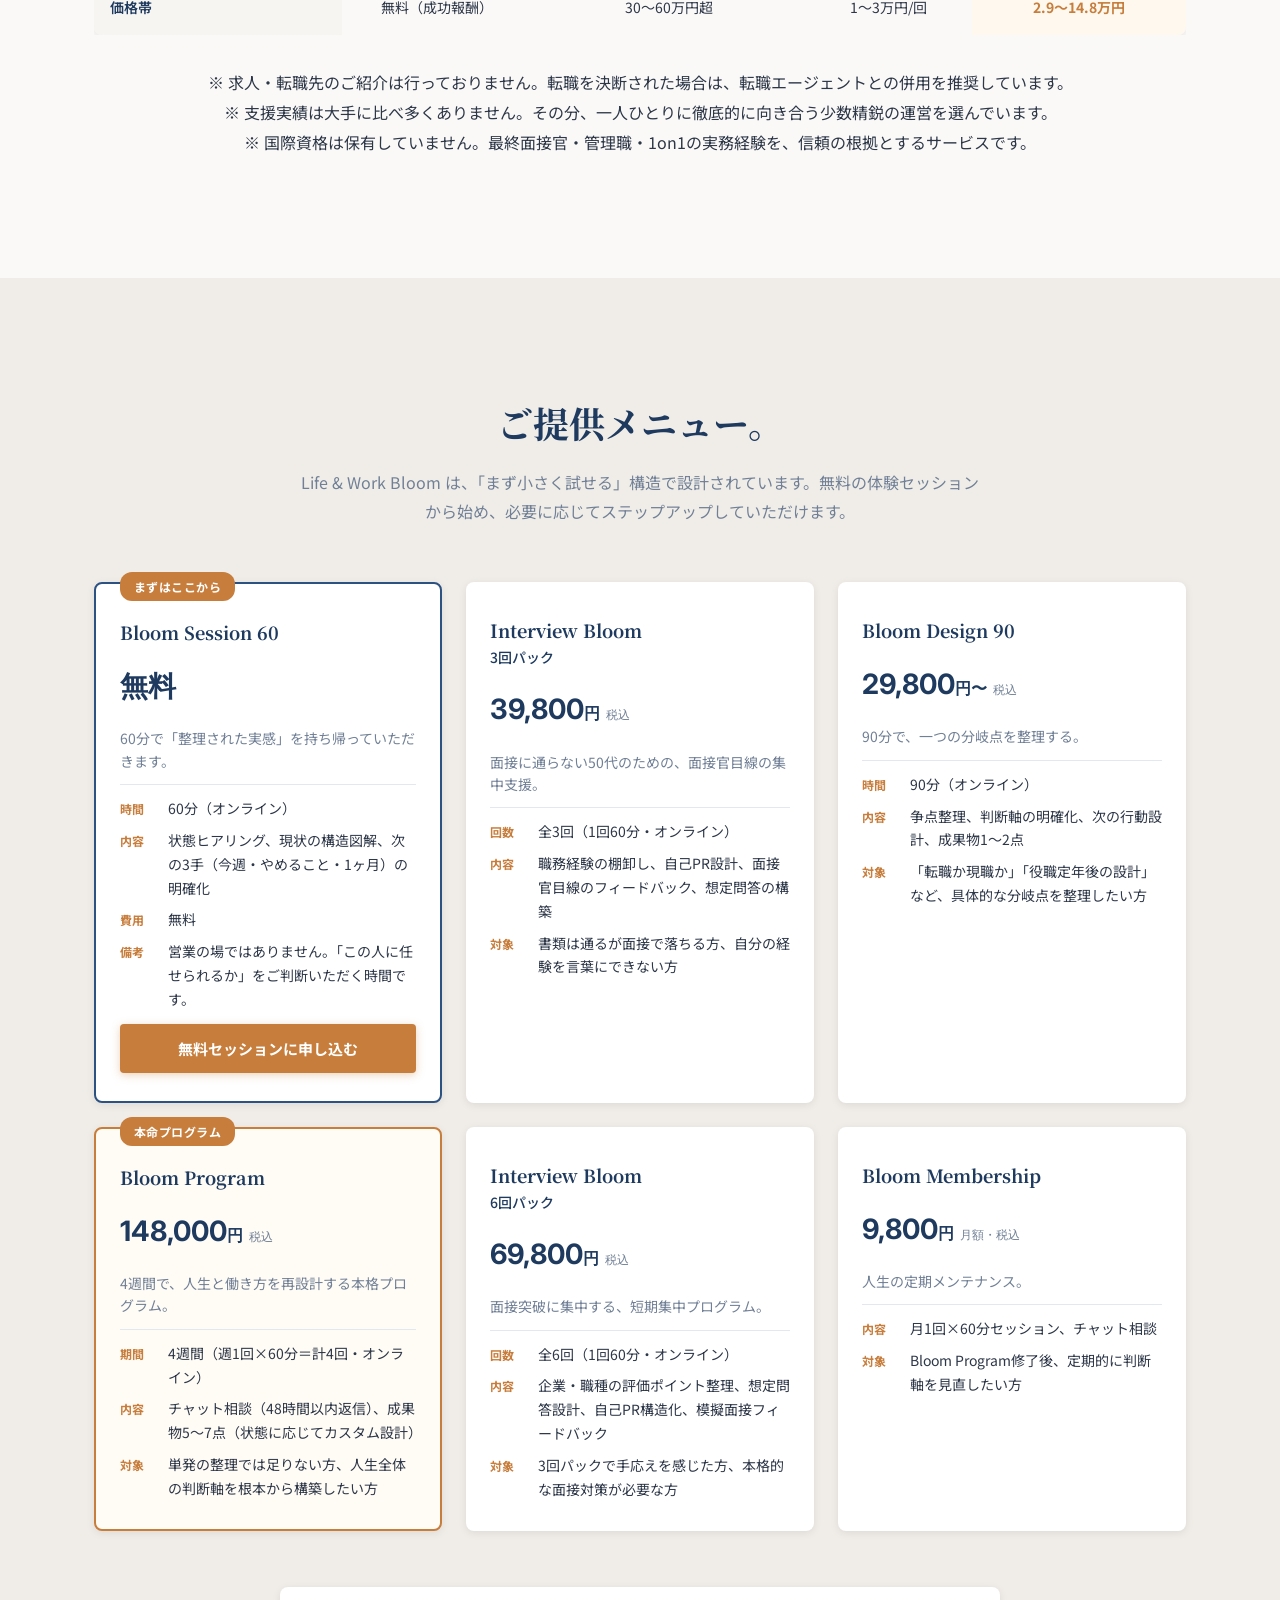
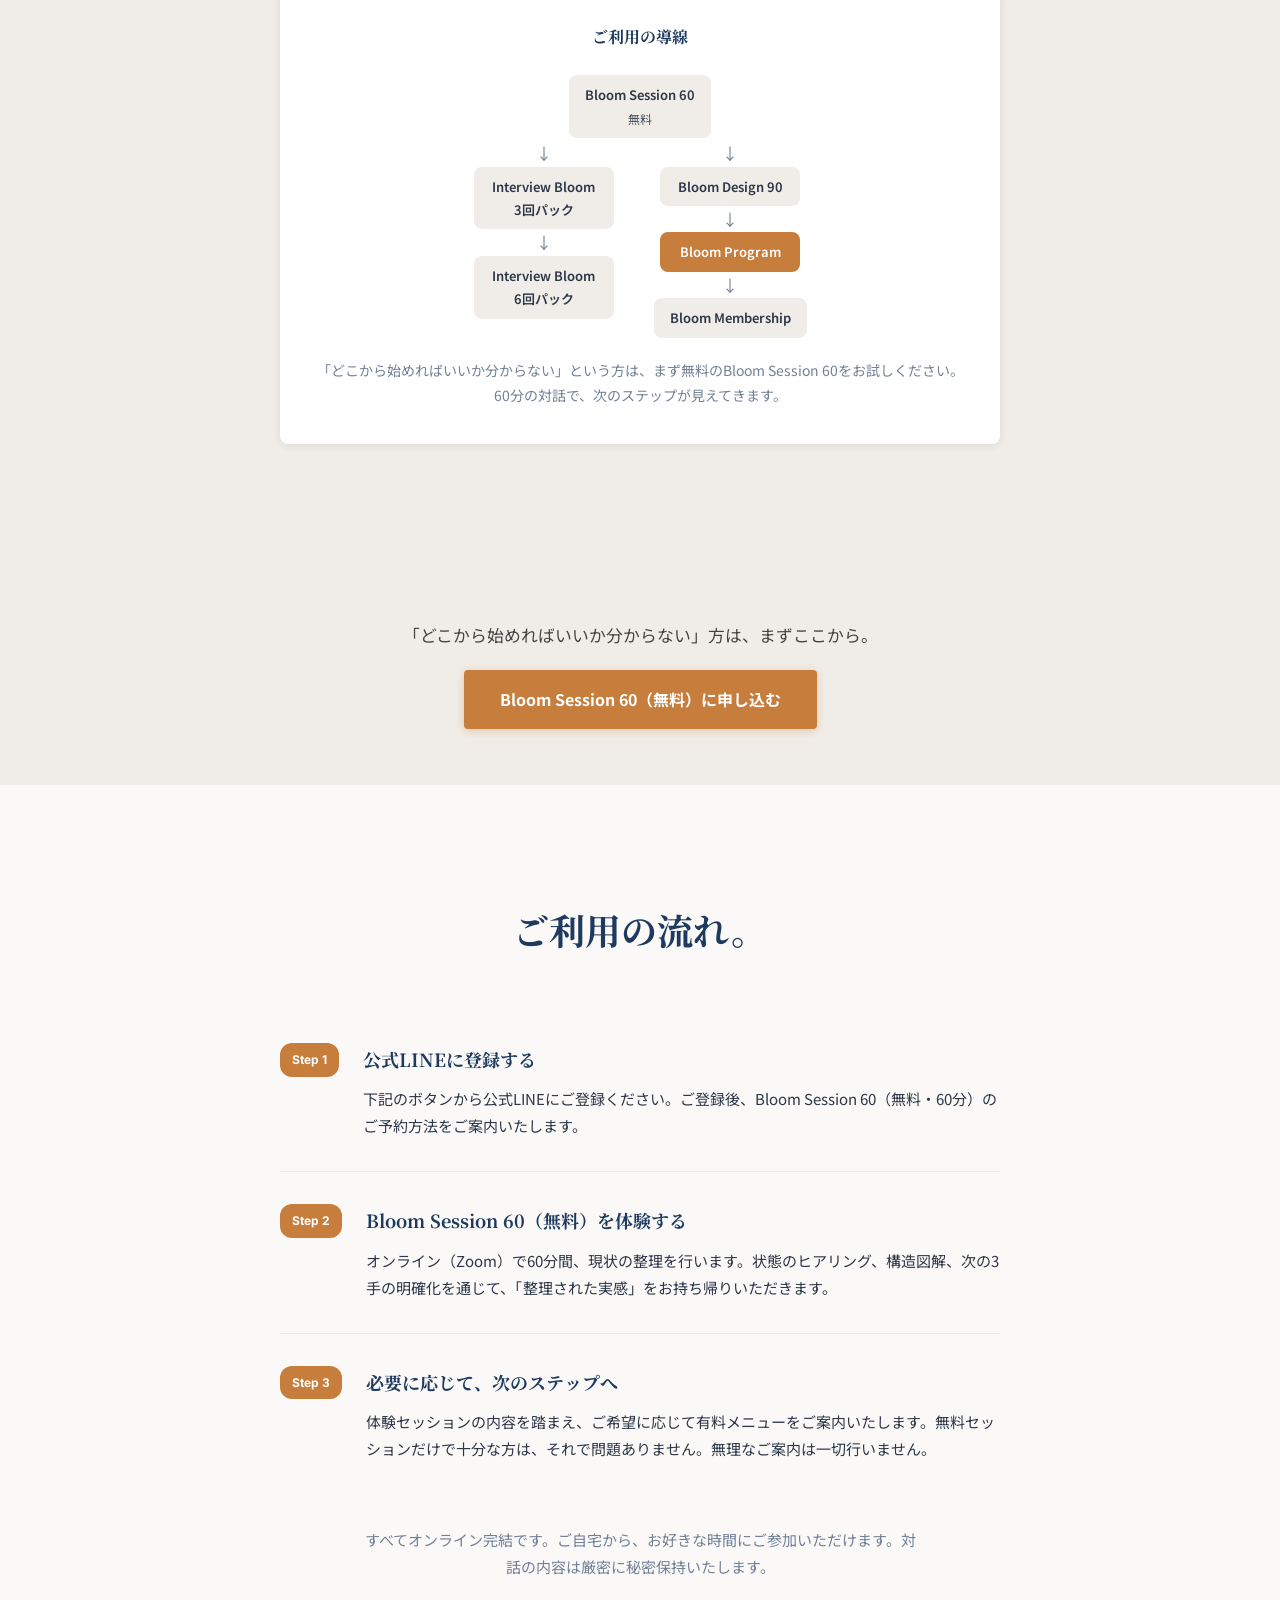
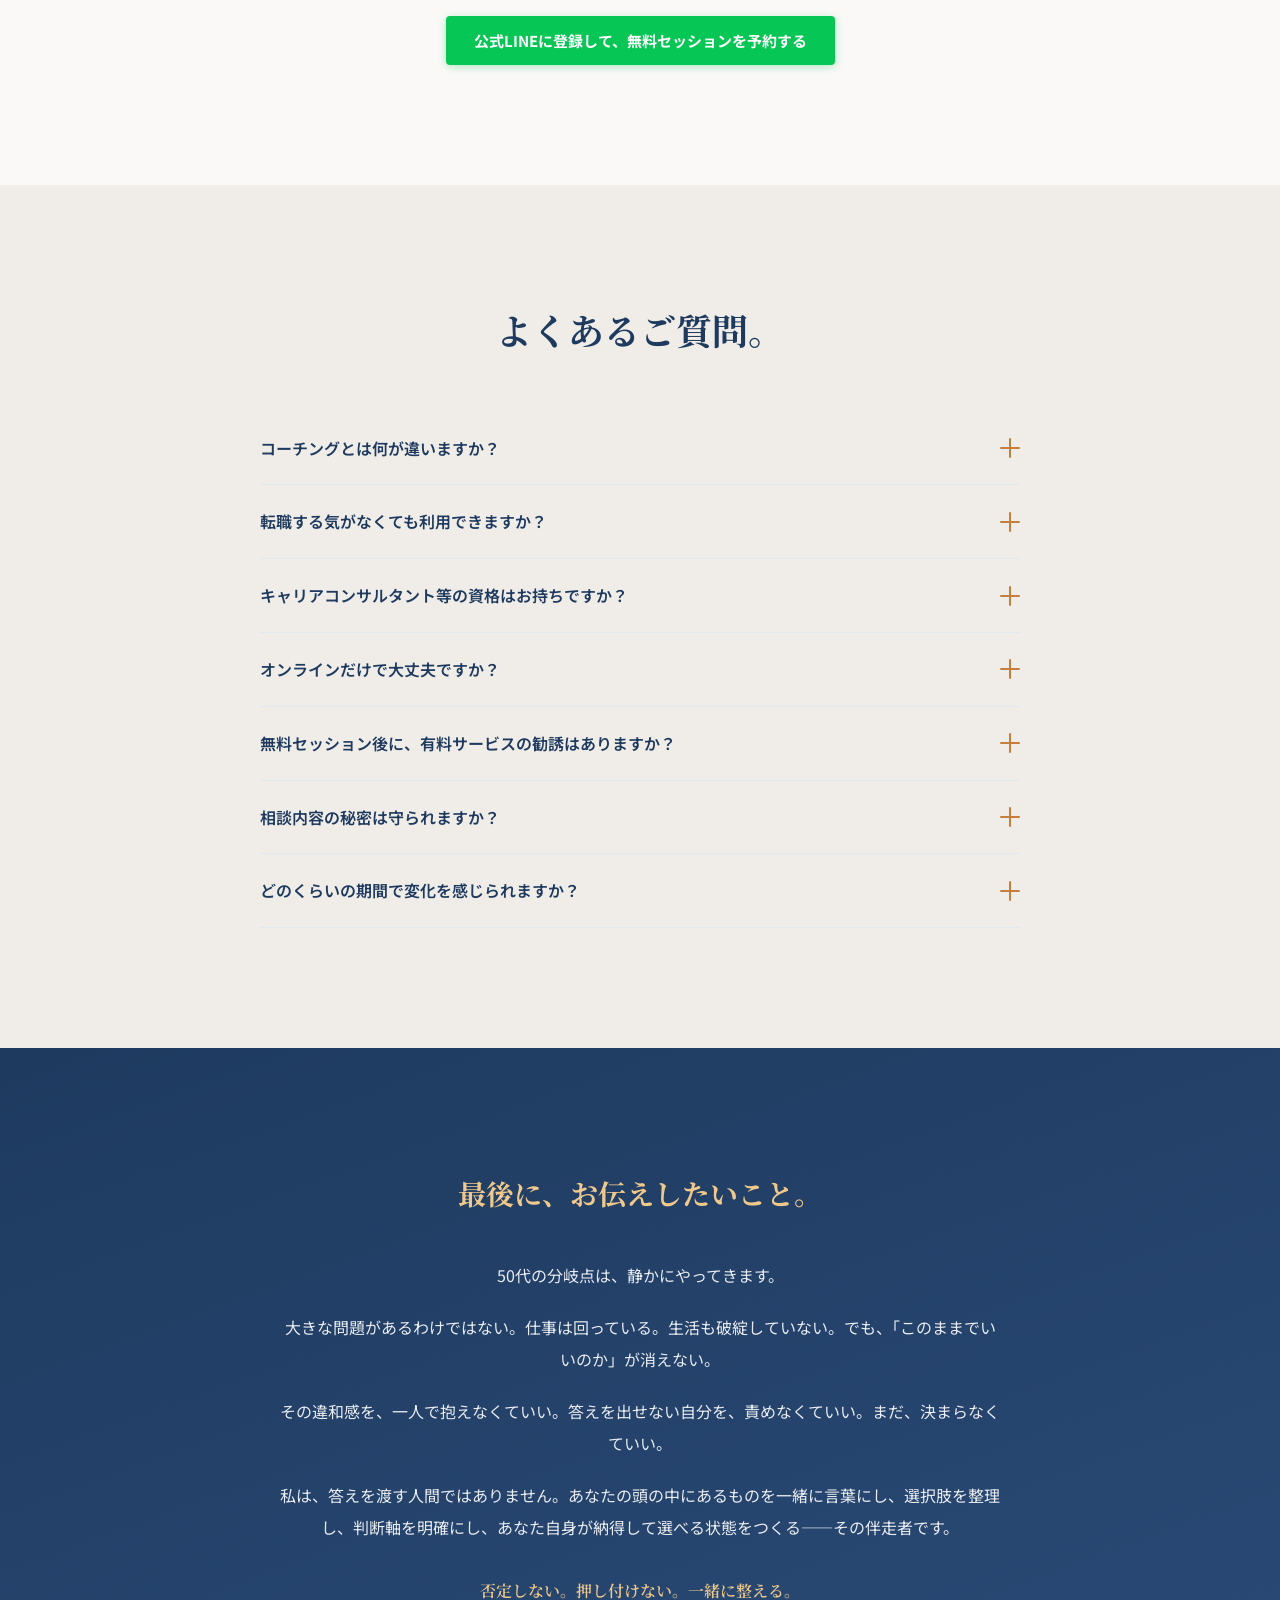
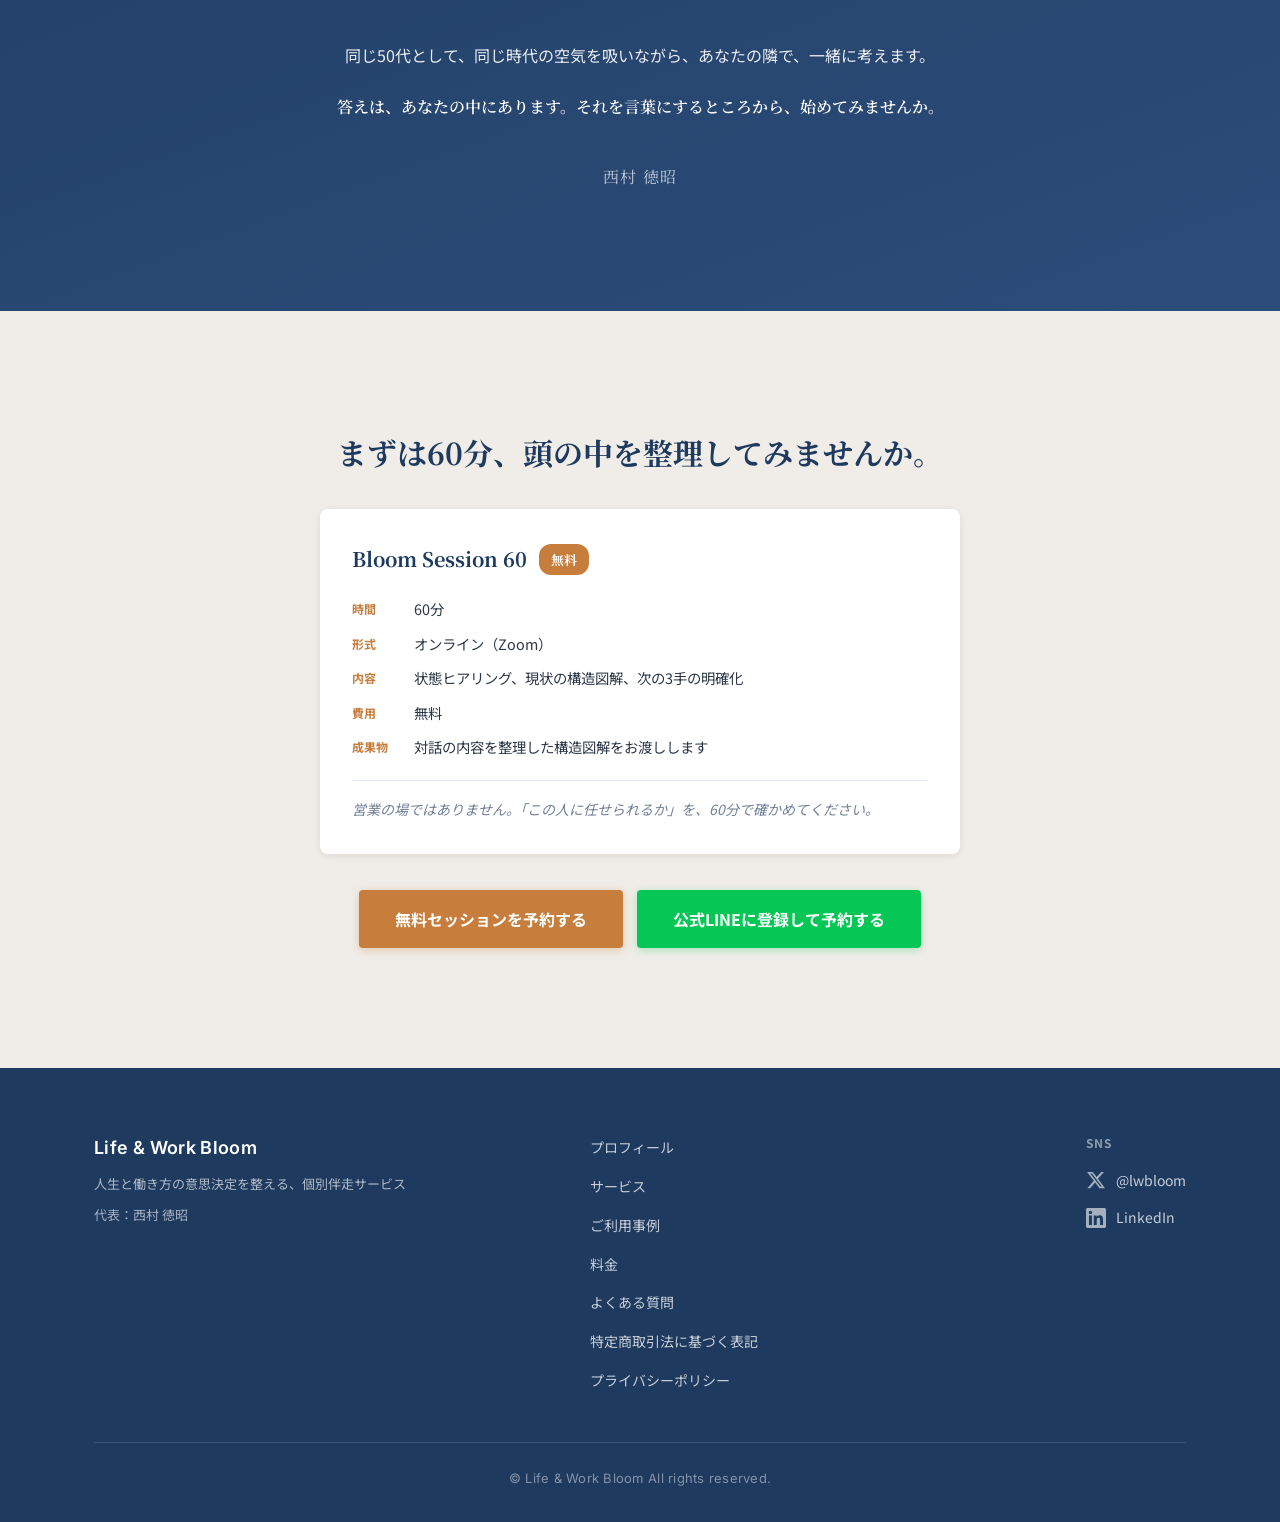
==== commit 871f137c: "fix: empathy-labelをvisually-hiddenに変更" ====
--- a/index.html
+++ b/index.html
@@ -134,7 +134,7 @@
         <ul class="empathy-list" role="list">
           <li class="empathy-item fade-in">
             <div class="empathy-icon" aria-hidden="true">01</div>
-            <h3 class="empathy-label">50代 転職 意思決定：踏み切れない本当の理由</h3>
+            <h3 class="visually-hidden">50代 転職 意思決定：踏み切れない本当の理由</h3>
             <p>転職したい気持ちはある。でも、年齢・待遇・リスクを考えると踏み切れない。かといって、現職に残る理由も積極的には見つからない。</p>
           </li>
           <li class="empathy-item fade-in">
@@ -151,7 +151,7 @@
           </li>
           <li class="empathy-item fade-in">
             <div class="empathy-icon" aria-hidden="true">05</div>
-            <h3 class="empathy-label">50代 面接 通らない：経験があるのに言葉にできない</h3>
+            <h3 class="visually-hidden">50代 面接 通らない：経験があるのに言葉にできない</h3>
             <p>面接に進んでも、通らない。自分の何が伝わっていないのか、分からない。経験はあるはずなのに、言葉にできない。</p>
           </li>
         </ul>
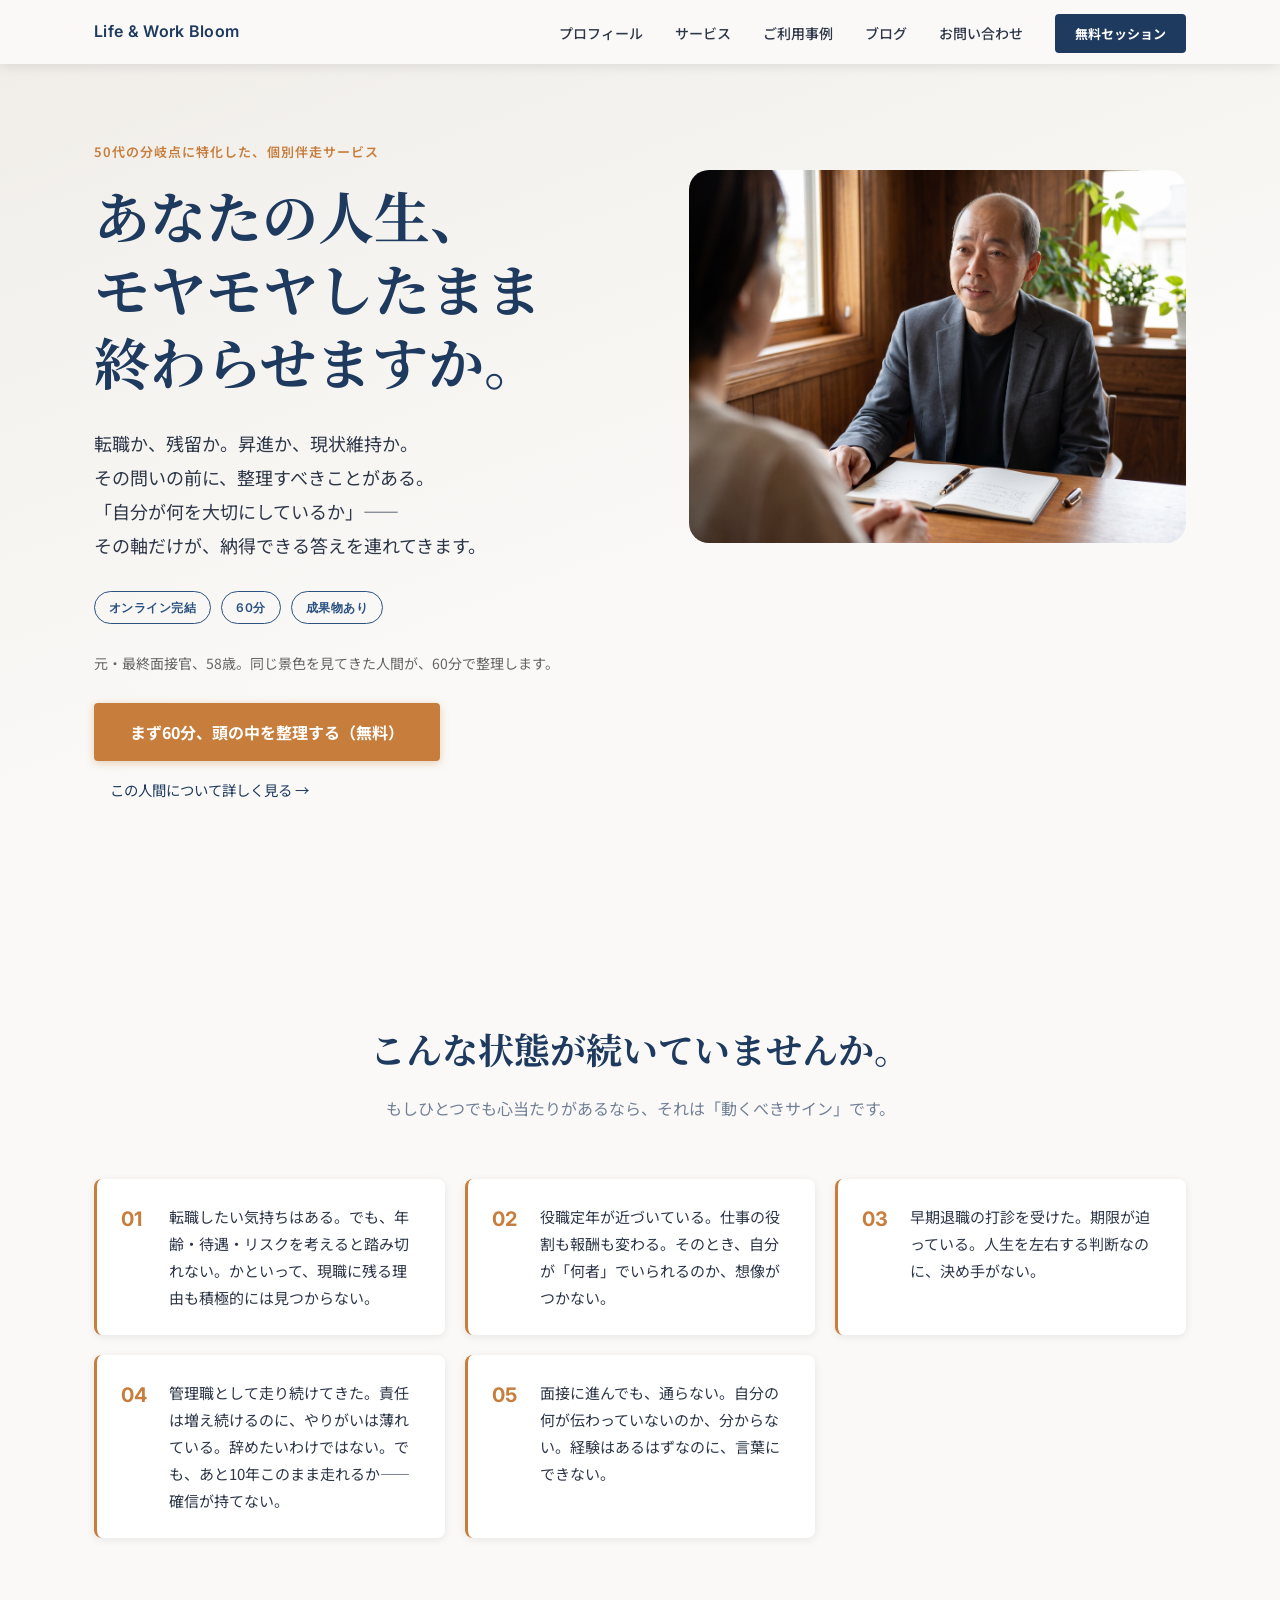
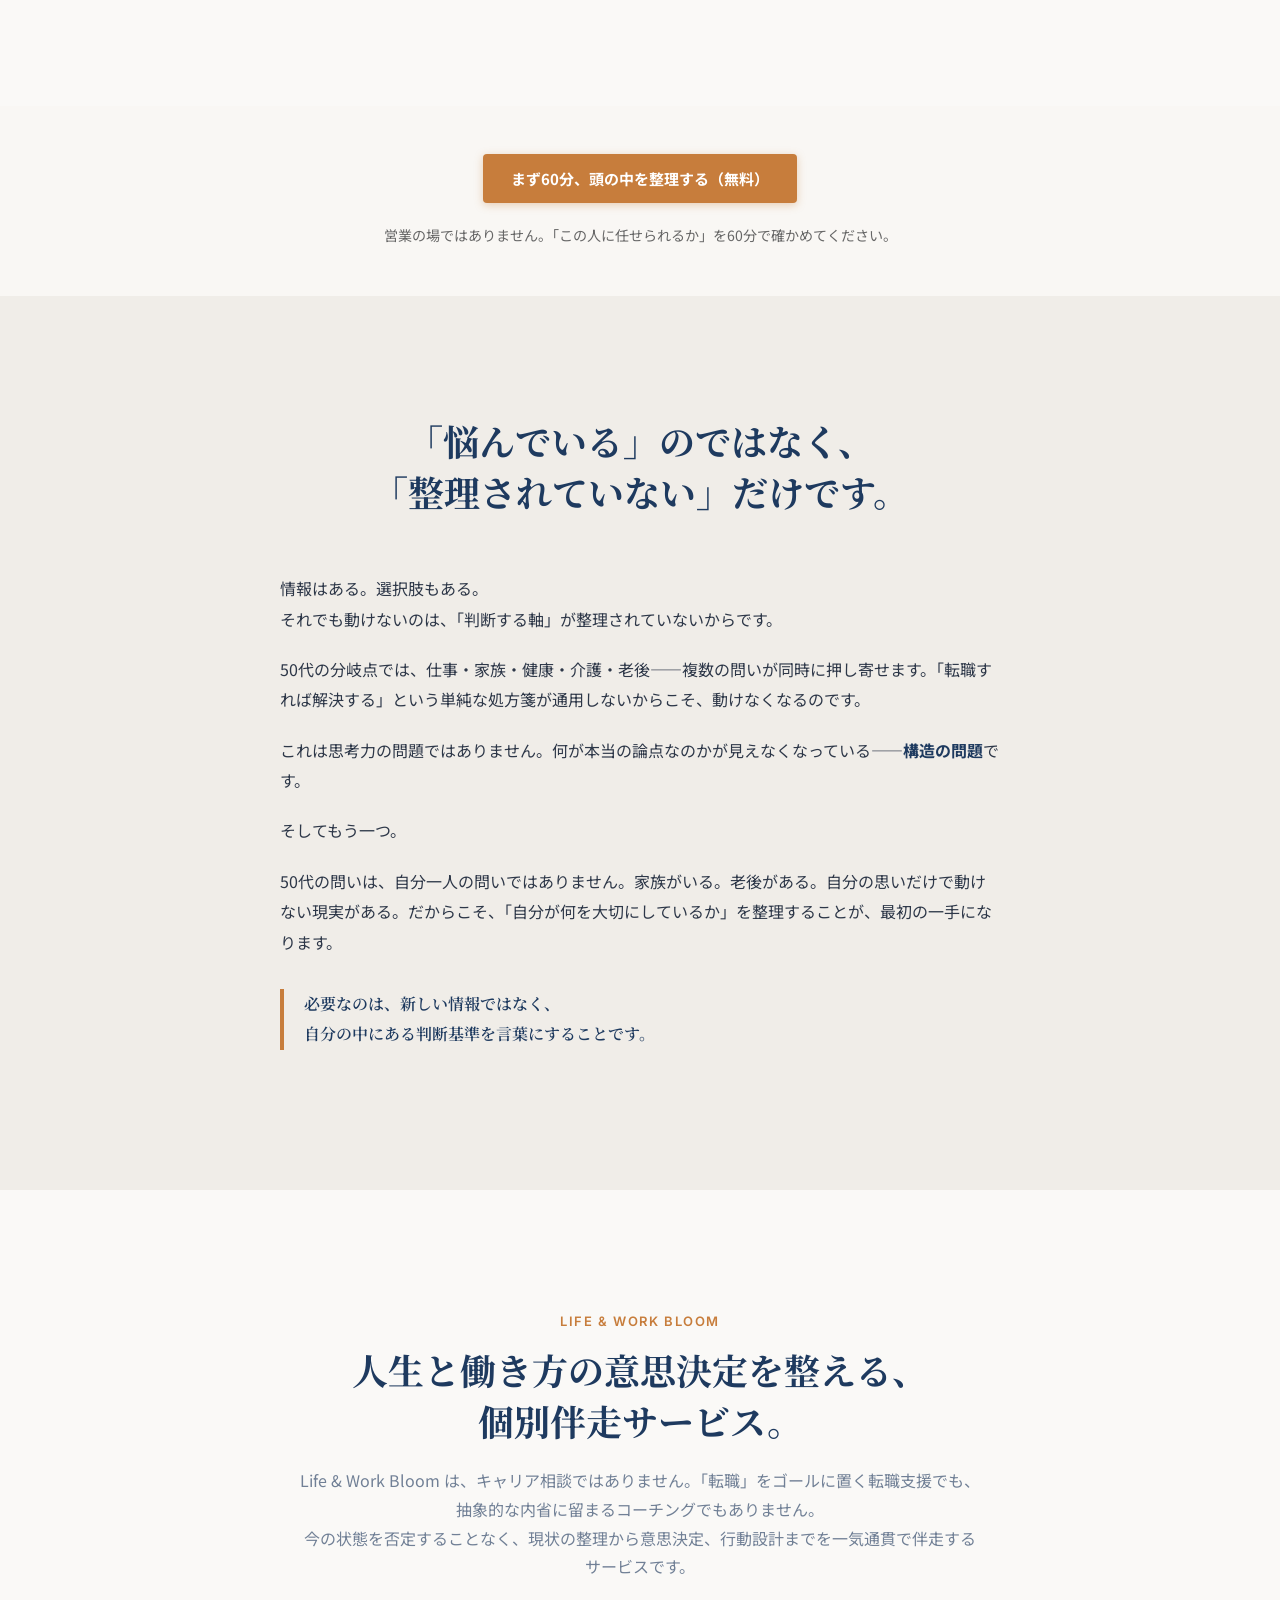
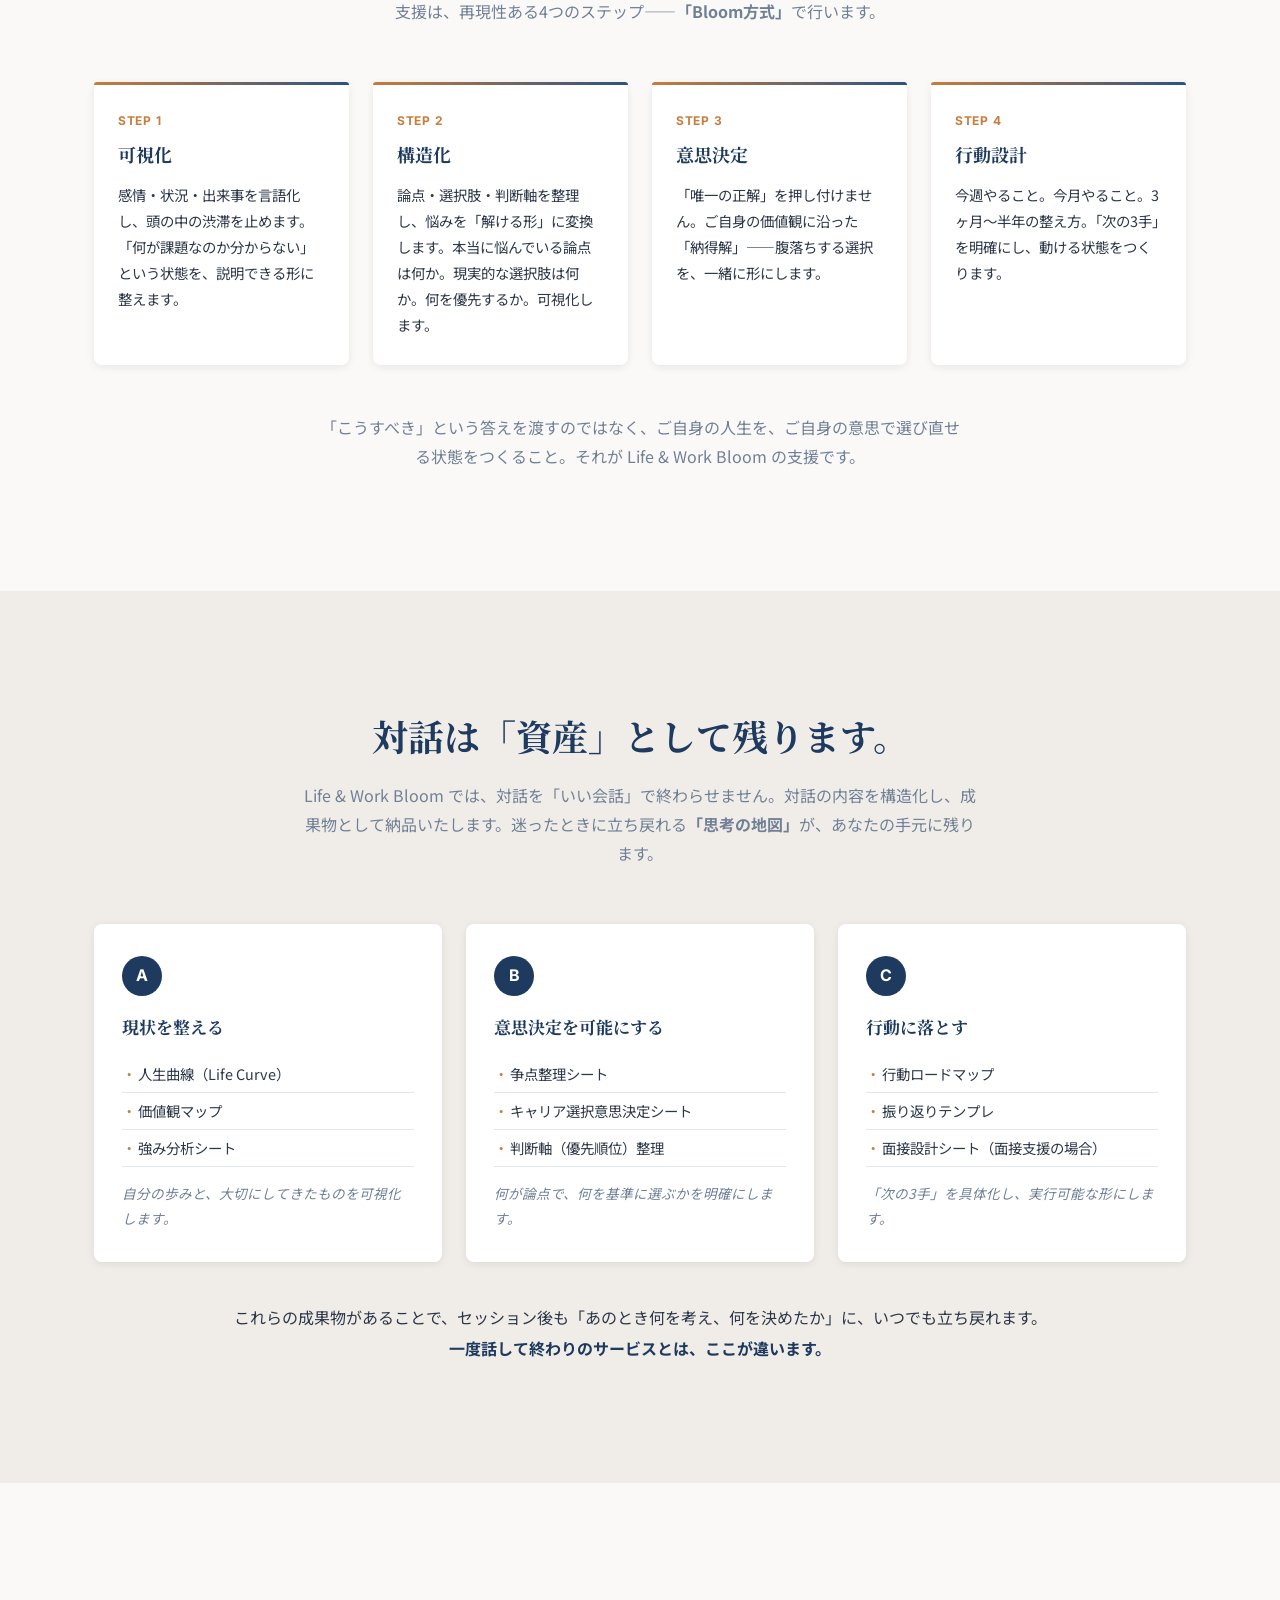
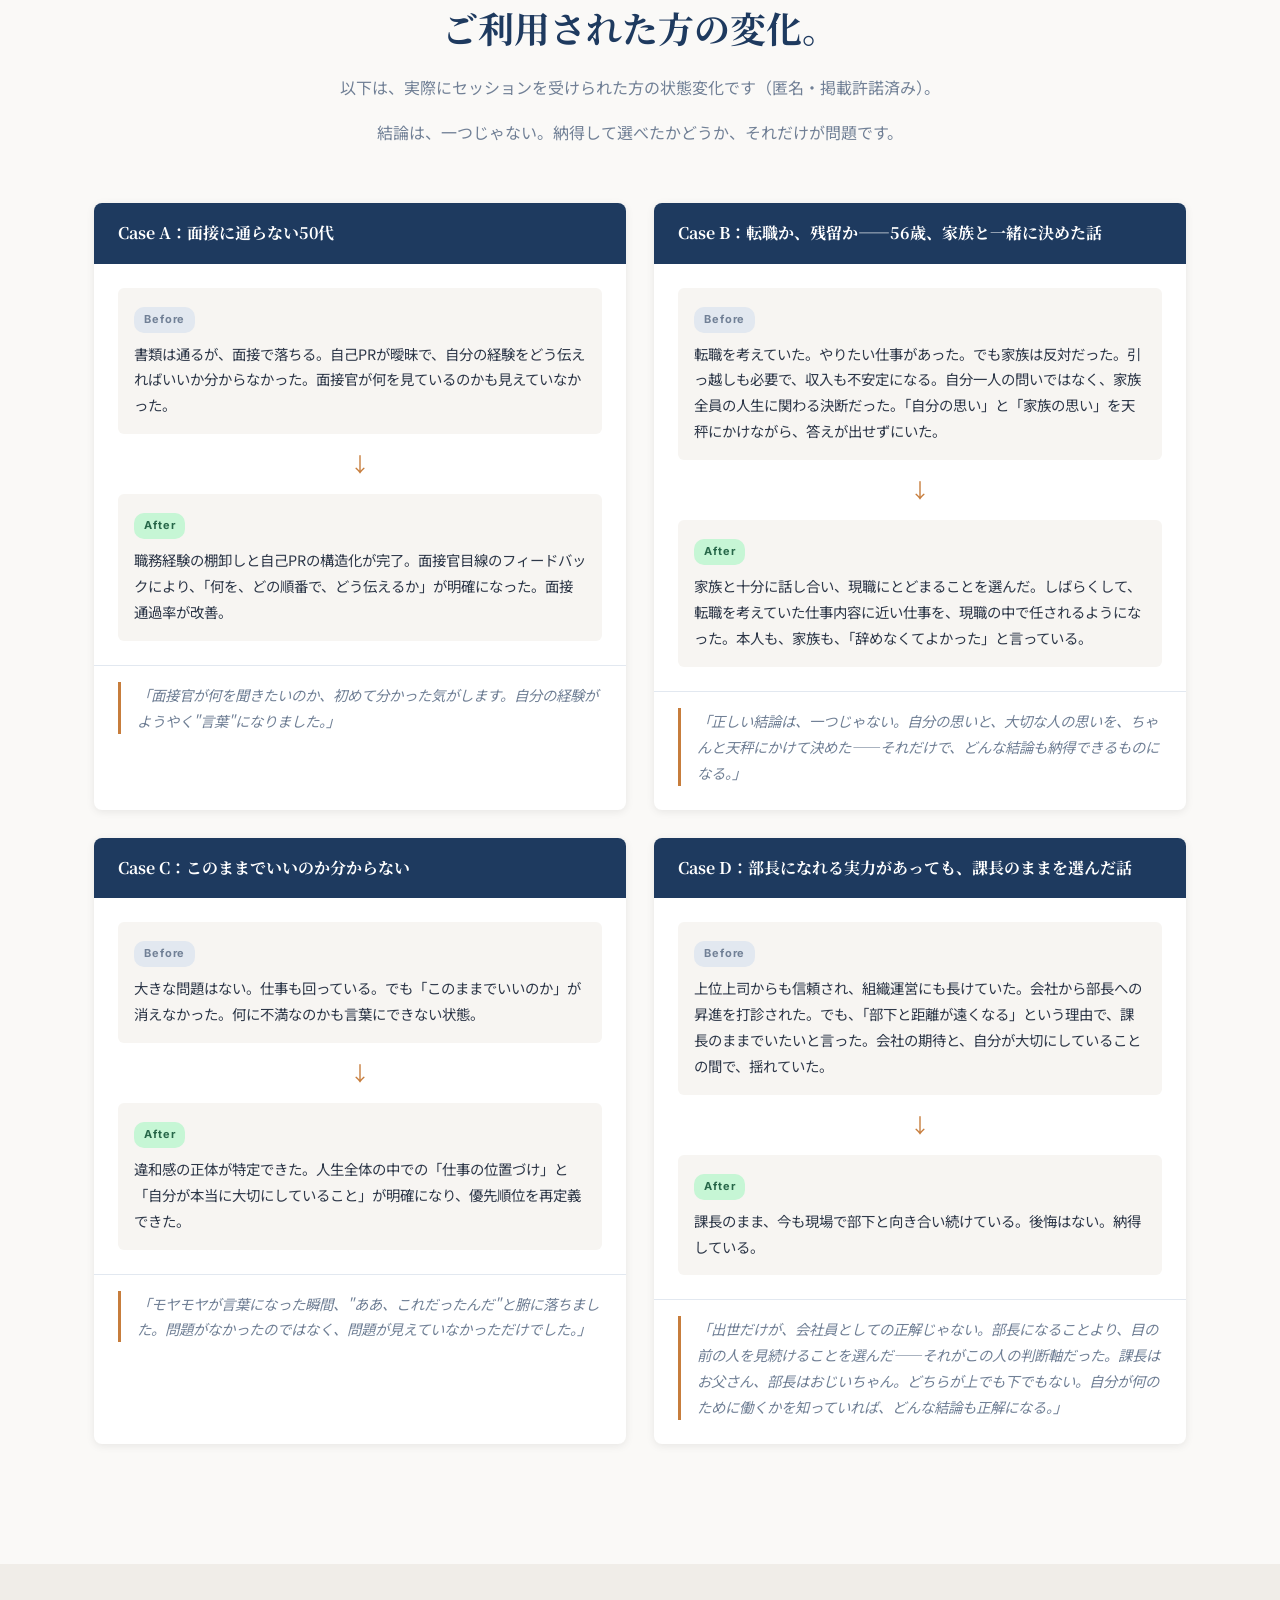
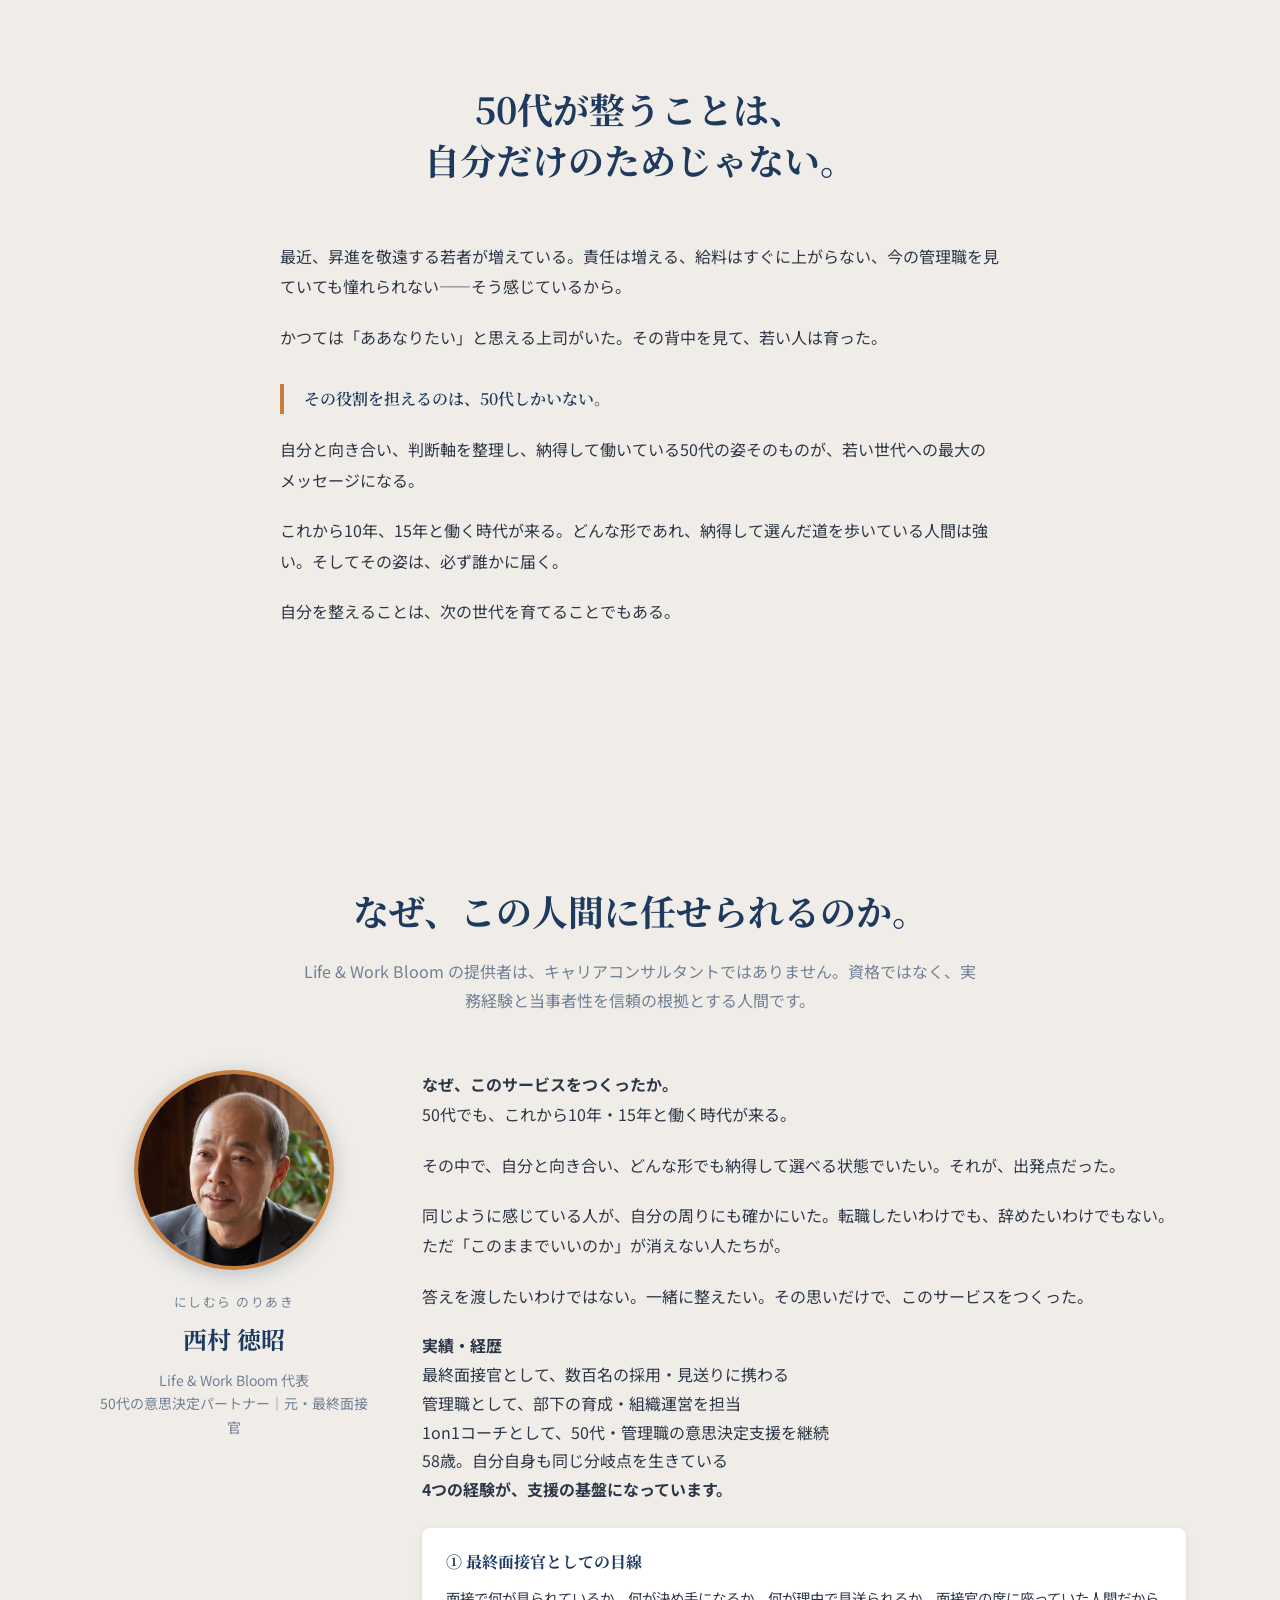
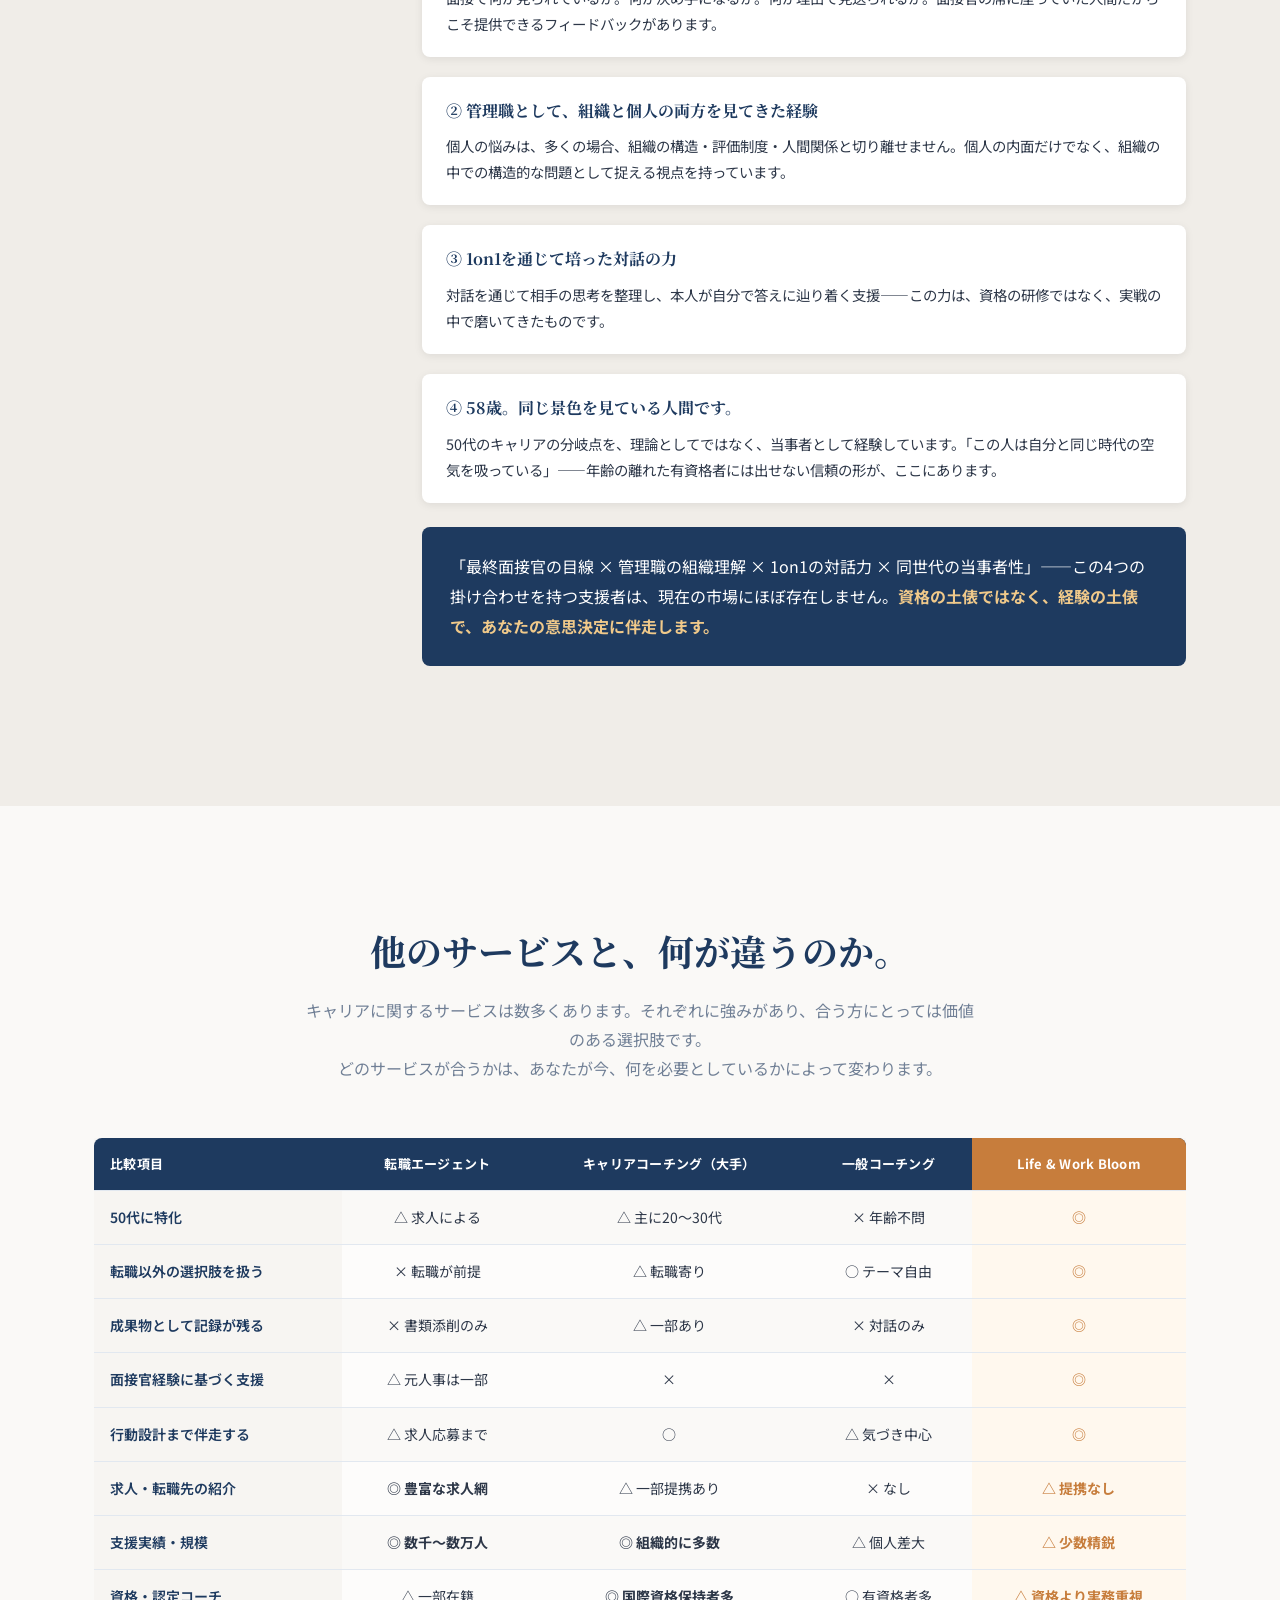
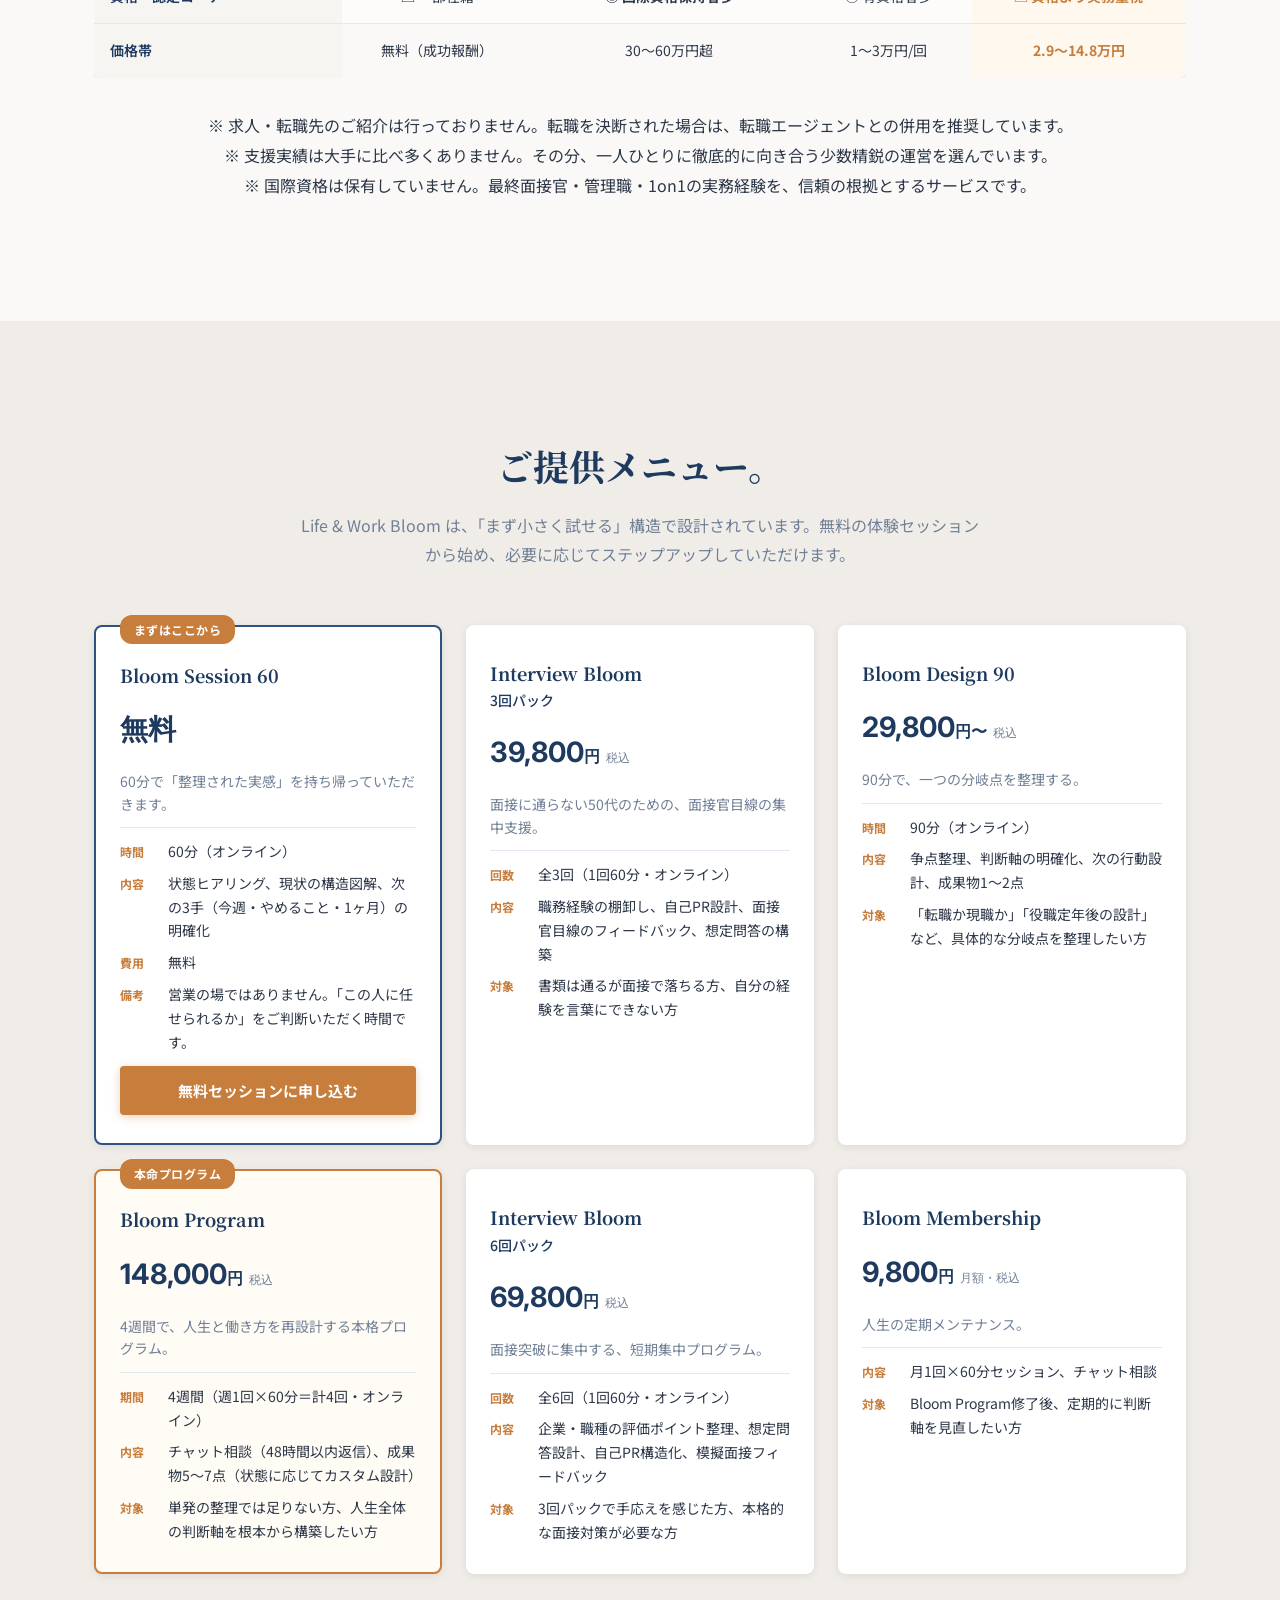
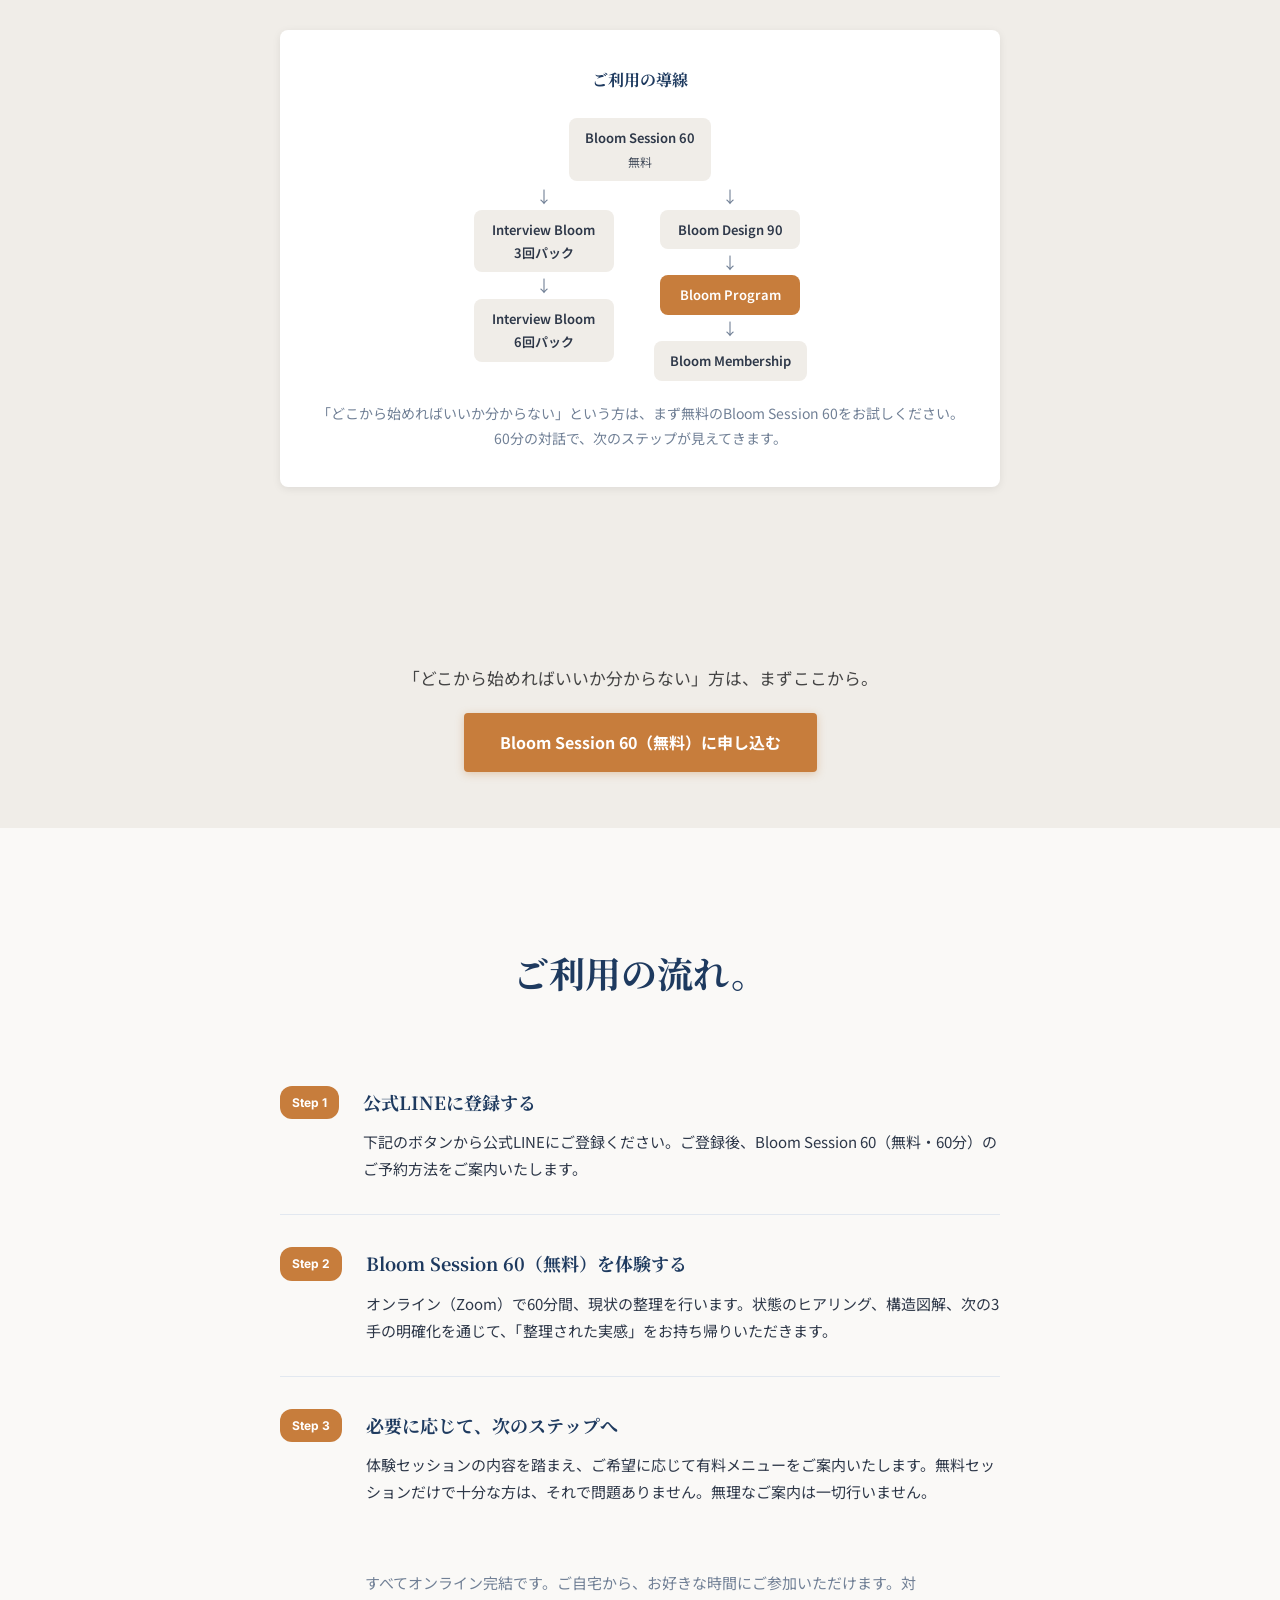
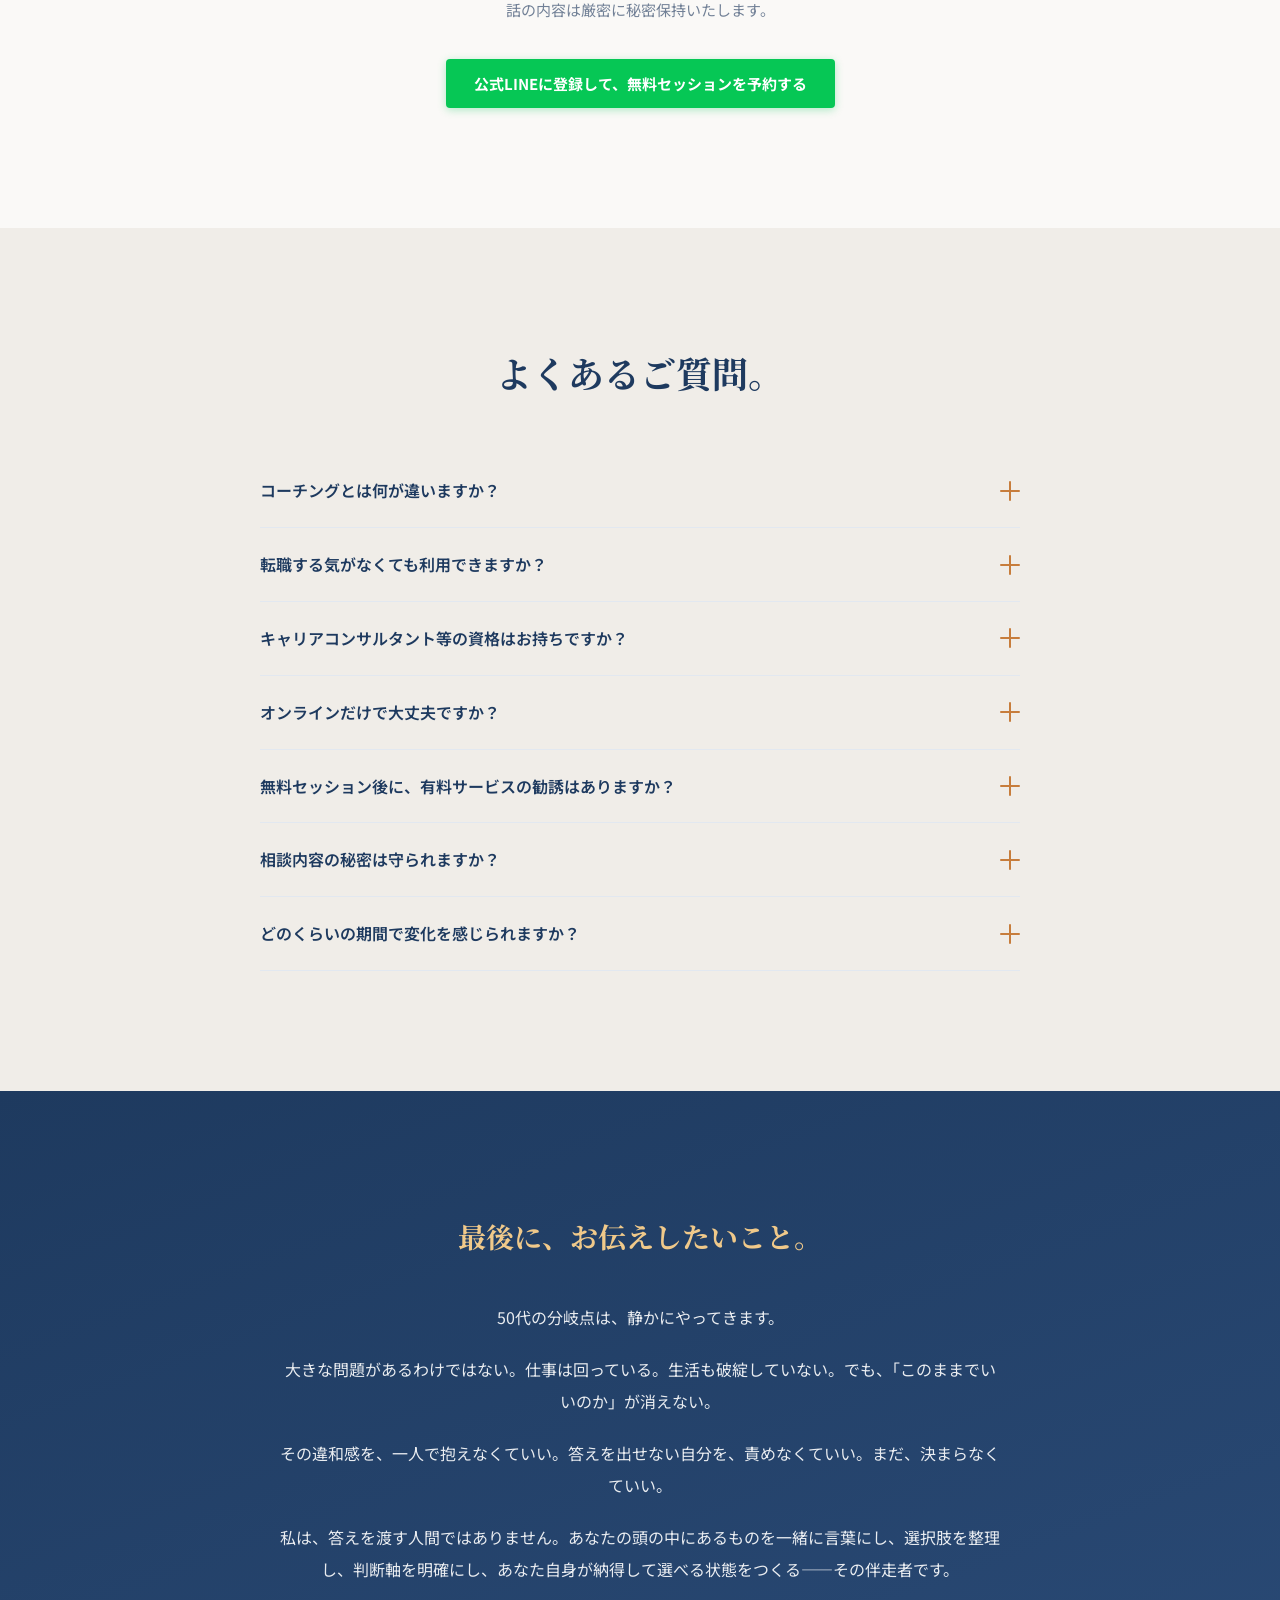
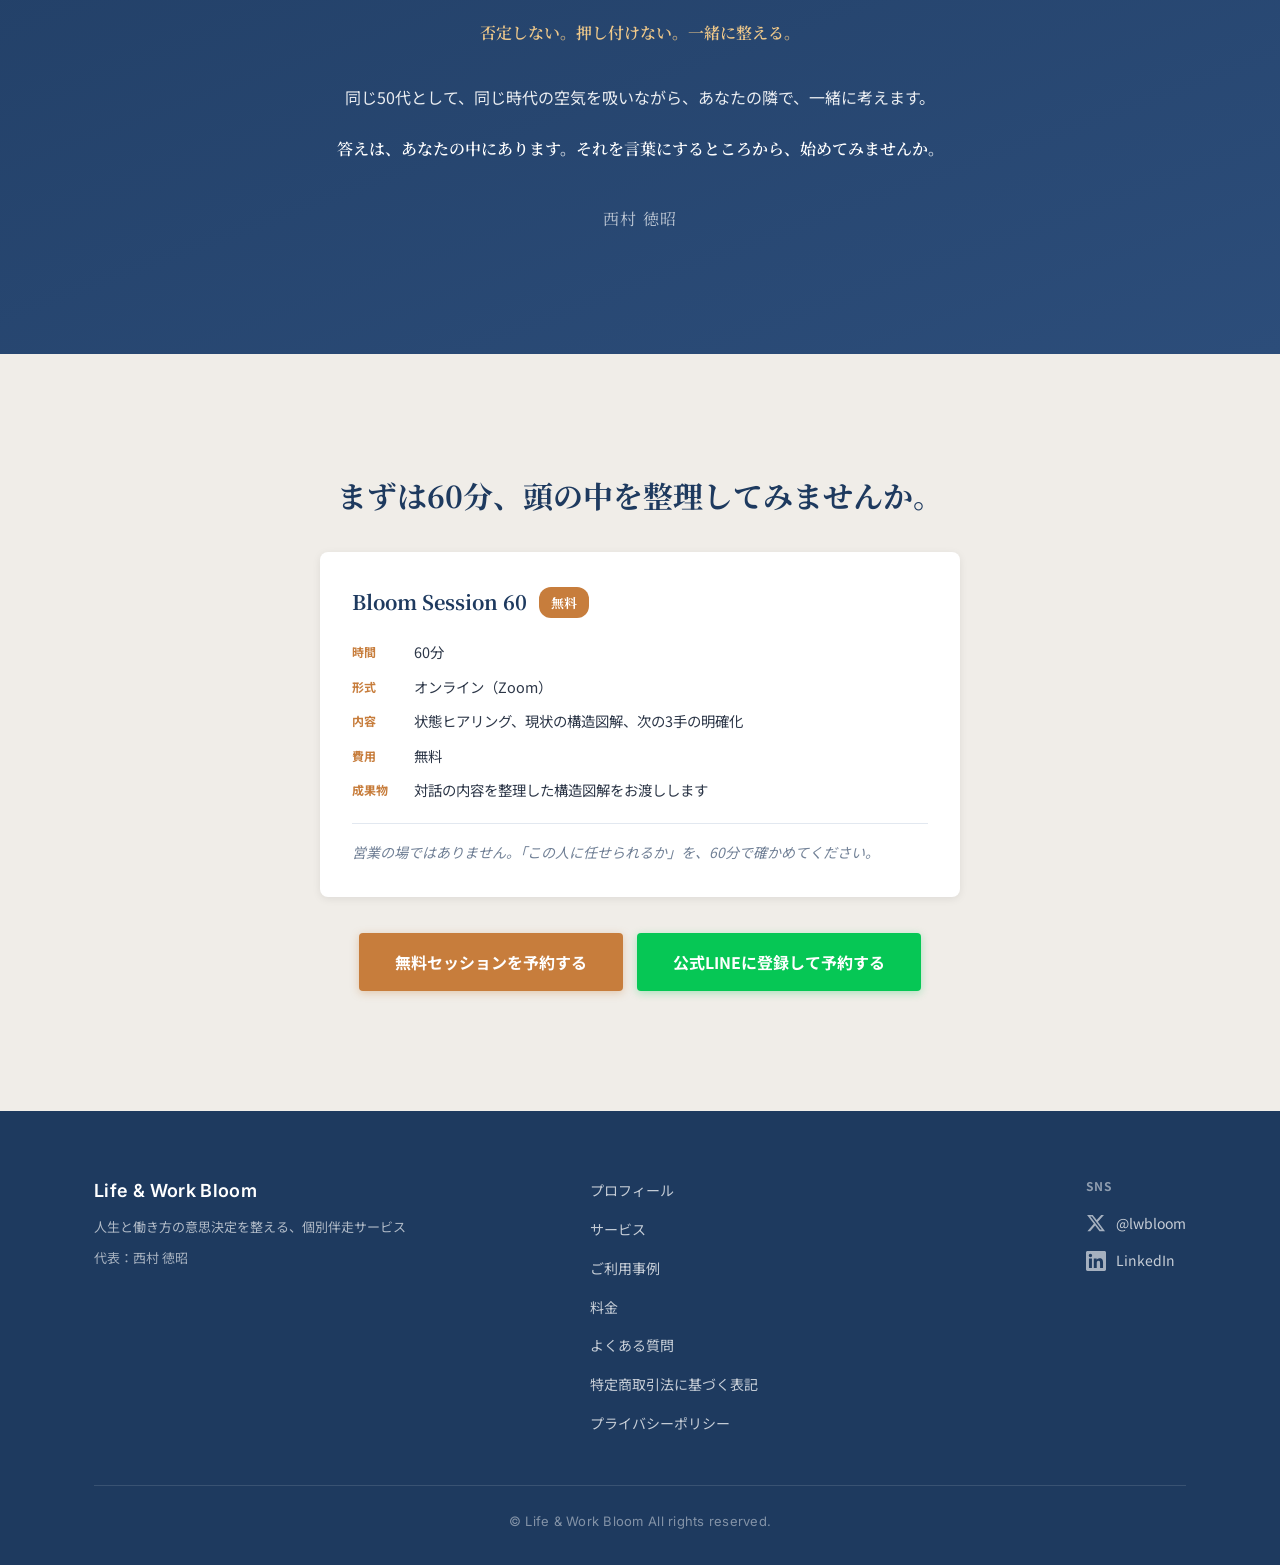
==== commit 1595f1fa: "feat: ファーストビューに/aboutページへの導線を追加 ヒーローセクションのCTAボタン直後に「この人間について詳しく見る」リンクを追加。 モバイル幅ではハンバーガーメニューを開かないと/ab" ====
--- a/index.html
+++ b/index.html
@@ -116,6 +116,7 @@
           <a href="https://forms.gle/2vtvnC5zq1N5pTdb9" class="btn btn-primary btn-lg" target="_blank" rel="noopener noreferrer">
             まず60分、頭の中を整理する（無料）
           </a>
+          <a href="about.html" class="hero-about-link">この人間について詳しく見る →</a>
         </div>
         <div class="hero-image fade-in">
           <img src="images/top.jpg" alt="Life & Work Bloom イメージ" width="480" height="360" loading="eager" decoding="async">
--- a/css/styles.css
+++ b/css/styles.css
@@ -468,6 +468,22 @@
   color: #666;
   line-height: 1.6;
   margin-bottom: 28px;
+}
+
+.hero-about-link {
+  display: inline-block;
+  margin-top: 16px;
+  margin-left: 16px;
+  font-size: 0.9rem;
+  color: var(--color-primary);
+  text-decoration: none;
+  border-bottom: 1px solid transparent;
+  transition: border-color 0.2s ease;
+}
+
+.hero-about-link:hover,
+.hero-about-link:focus-visible {
+  border-color: var(--color-primary);
 }
 
 .badge {
@@ -2594,6 +2610,18 @@
   margin: 48px auto 0;
 }
 
+.vmvp-note-link {
+  margin-top: 24px;
+  text-align: right;
+}
+
+.vmvp-note-link a {
+  color: var(--color-accent);
+  text-decoration: underline;
+  text-underline-offset: 3px;
+  font-weight: 600;
+}
+
 /* ---------- Service CTA Wrap ---------- */
 .service-cta-wrap {
   margin-top: 20px;
